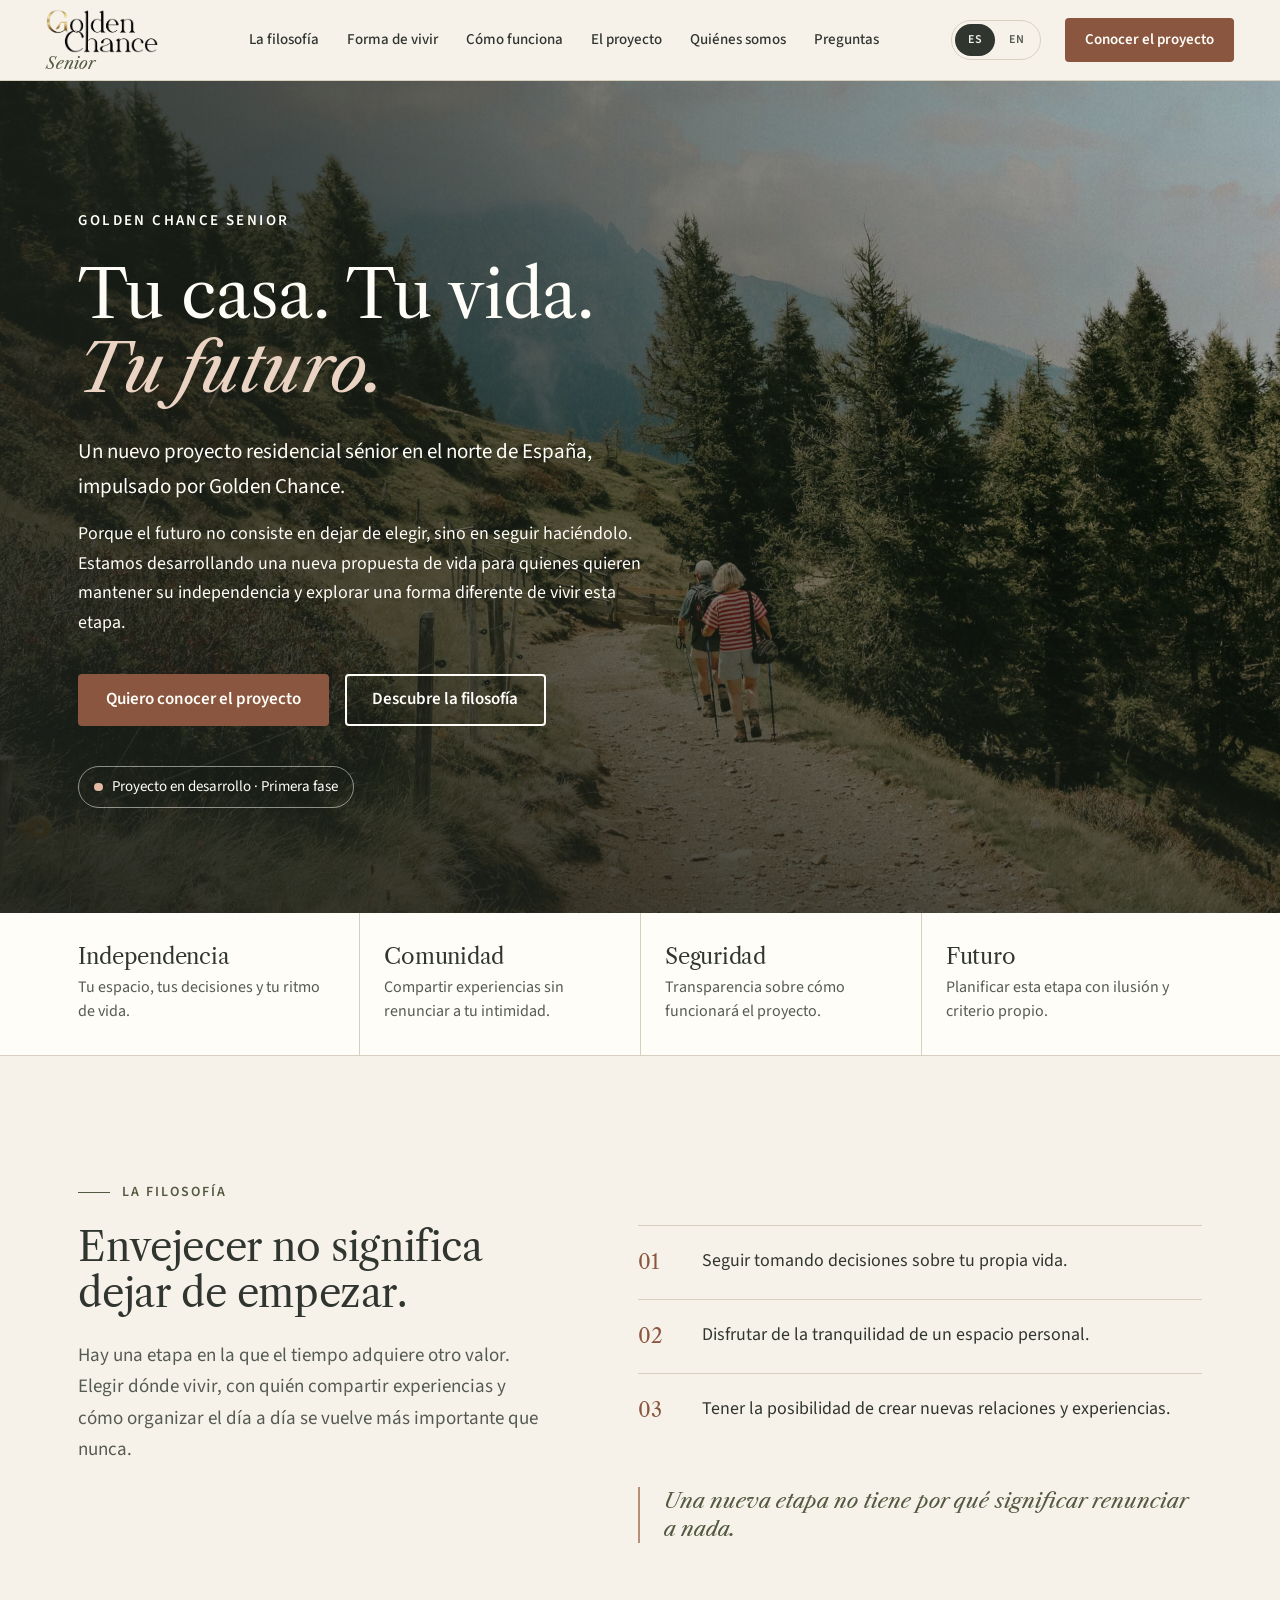
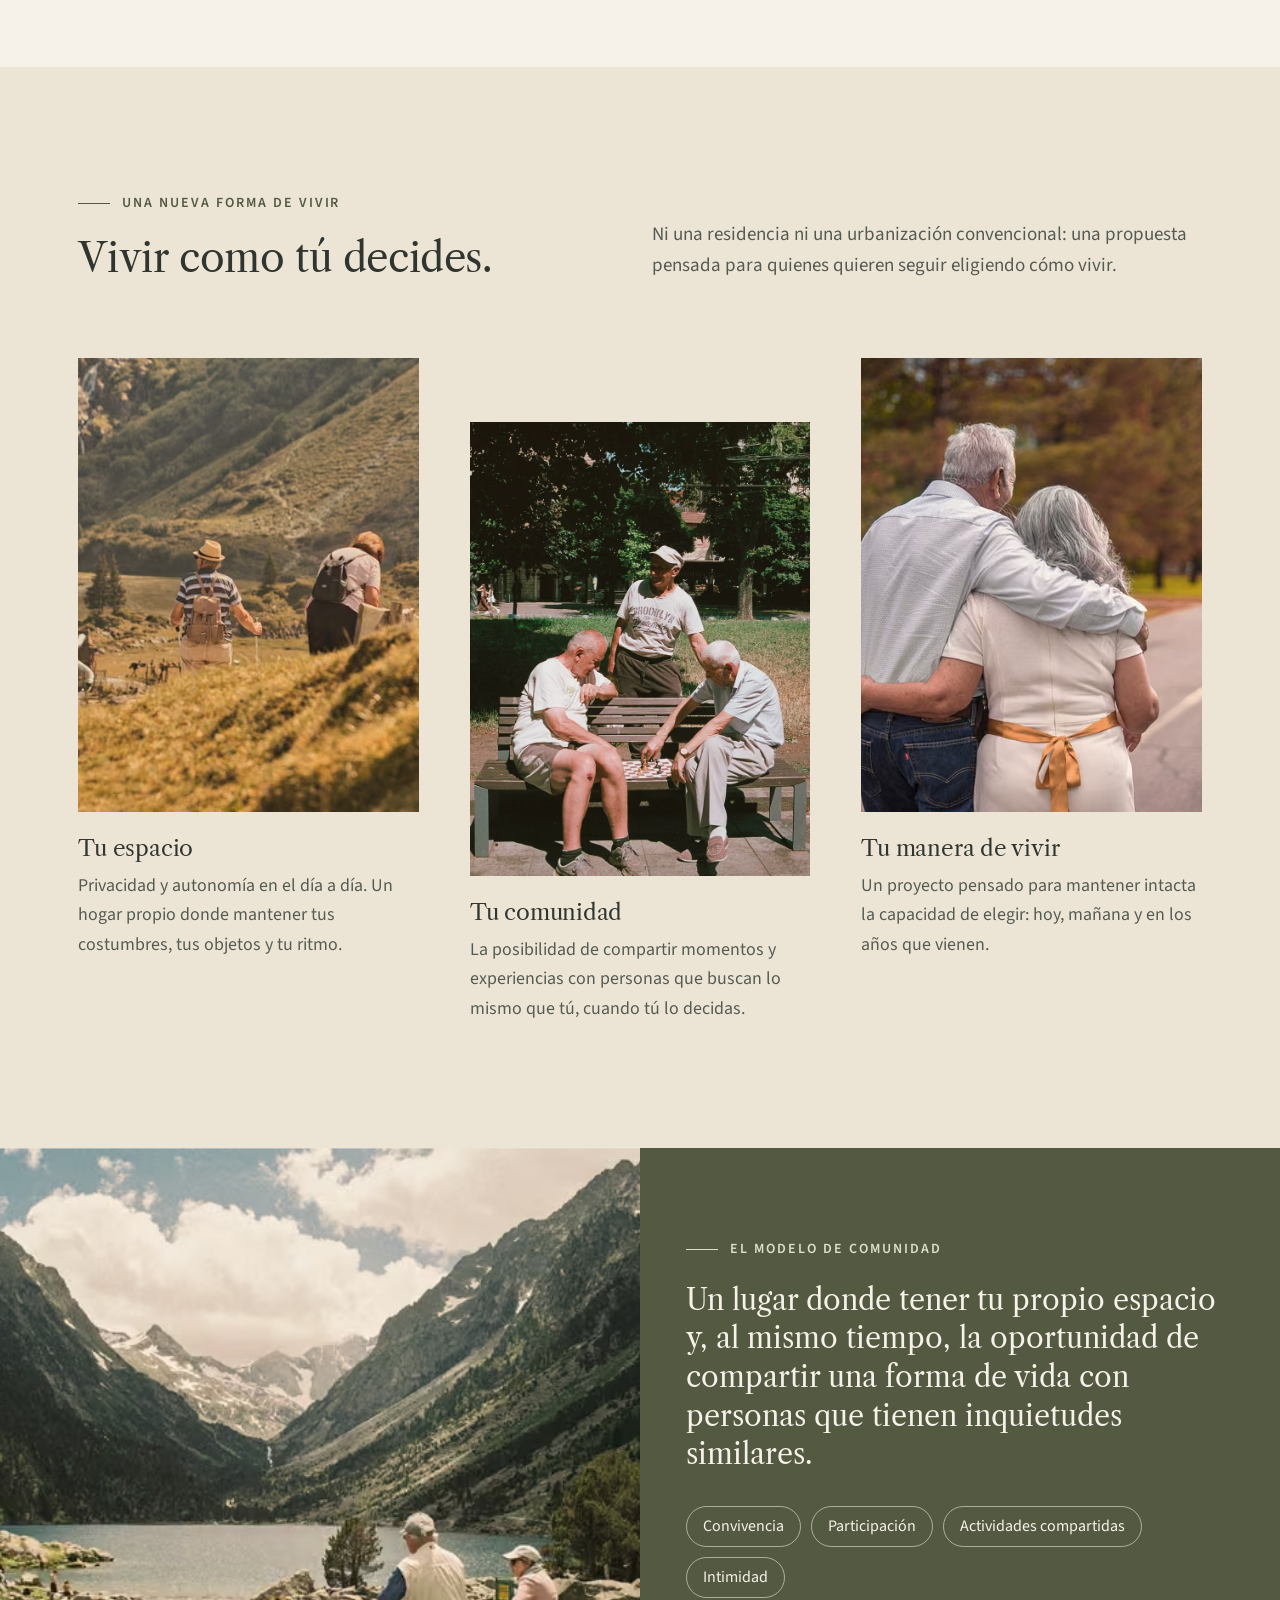
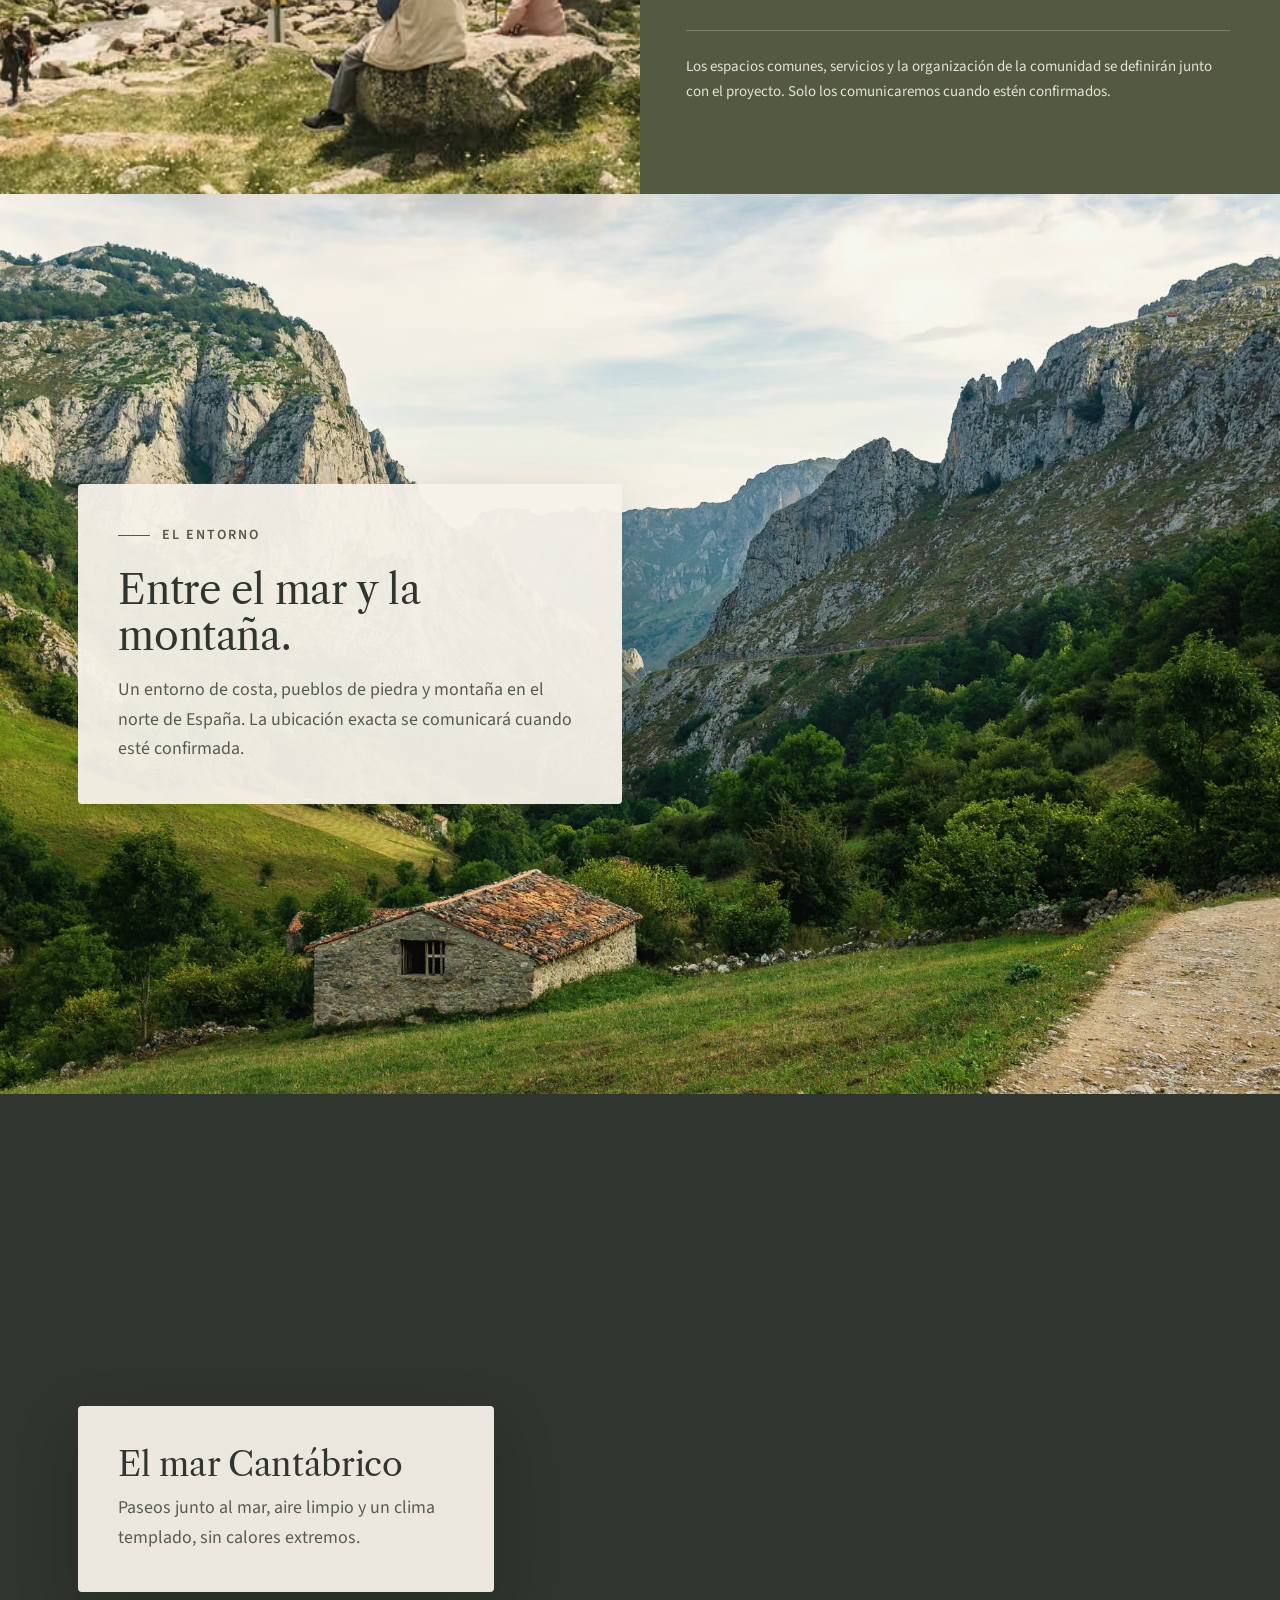
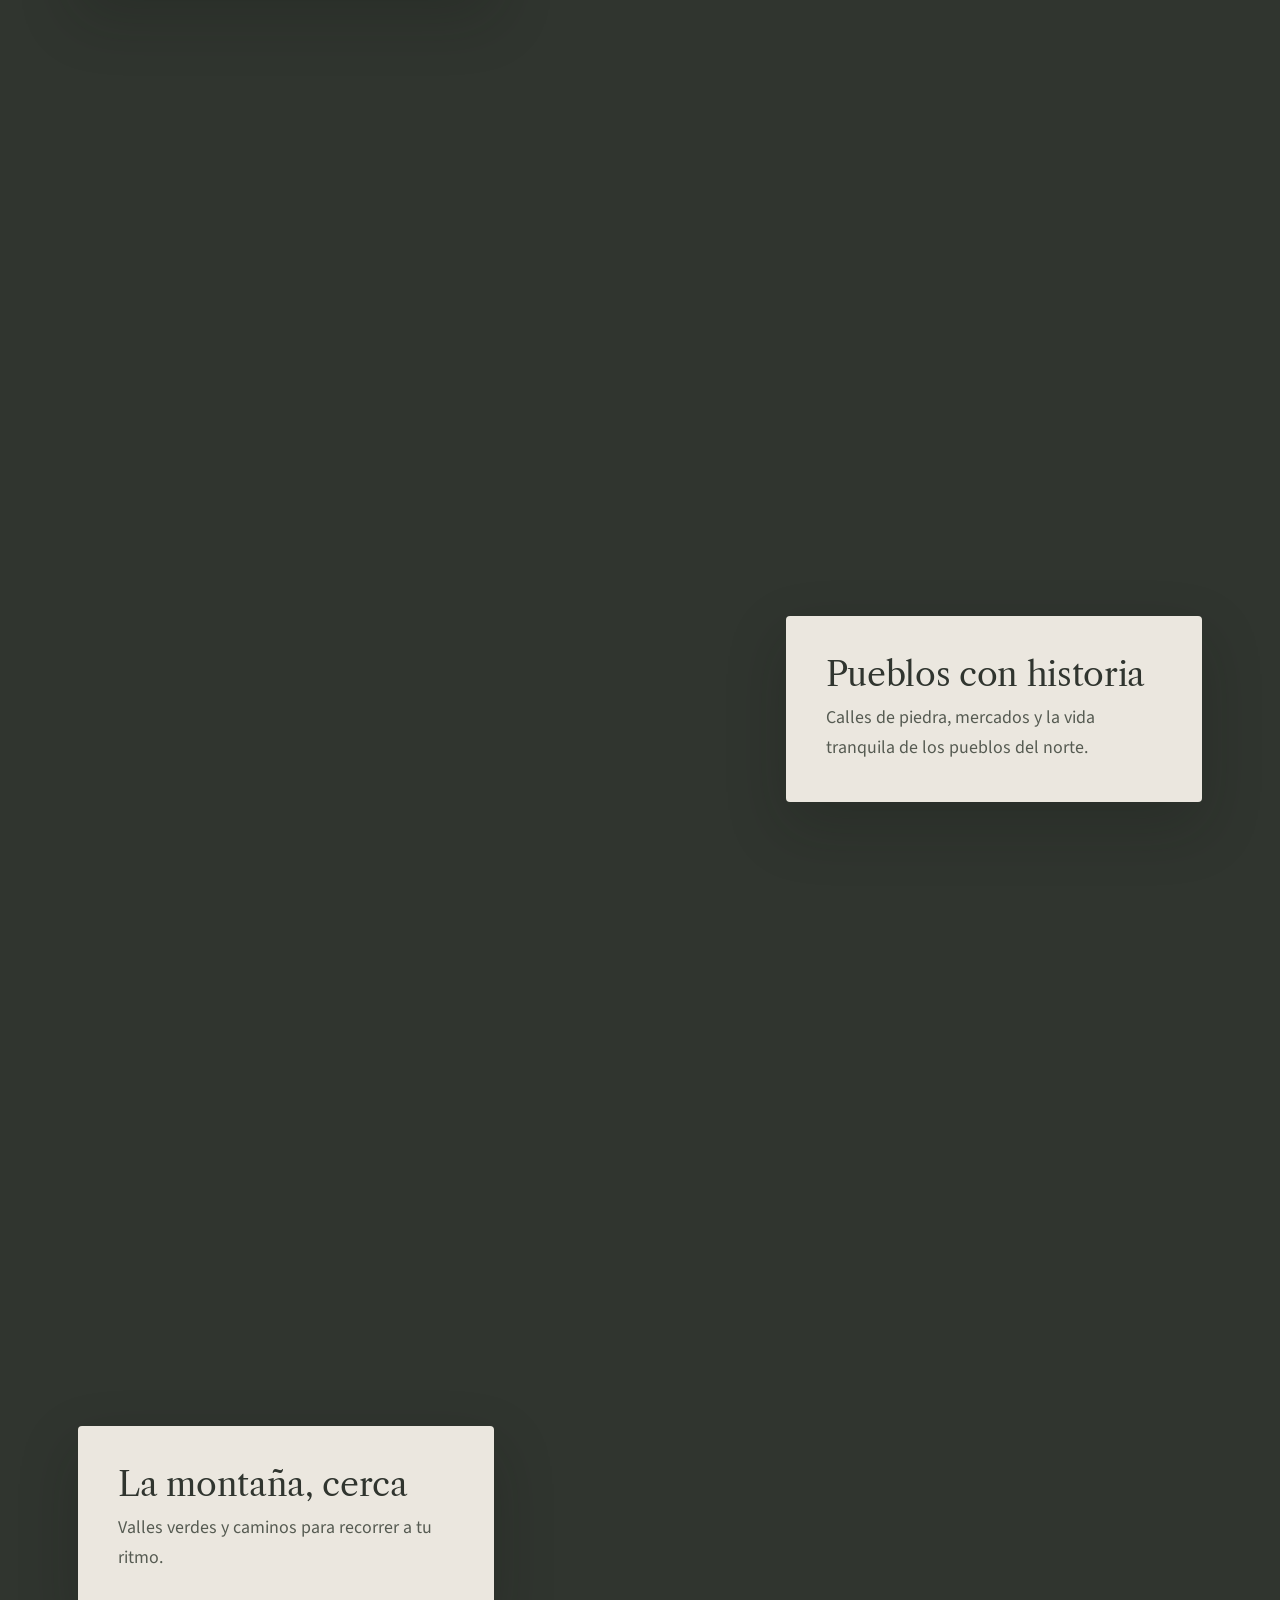
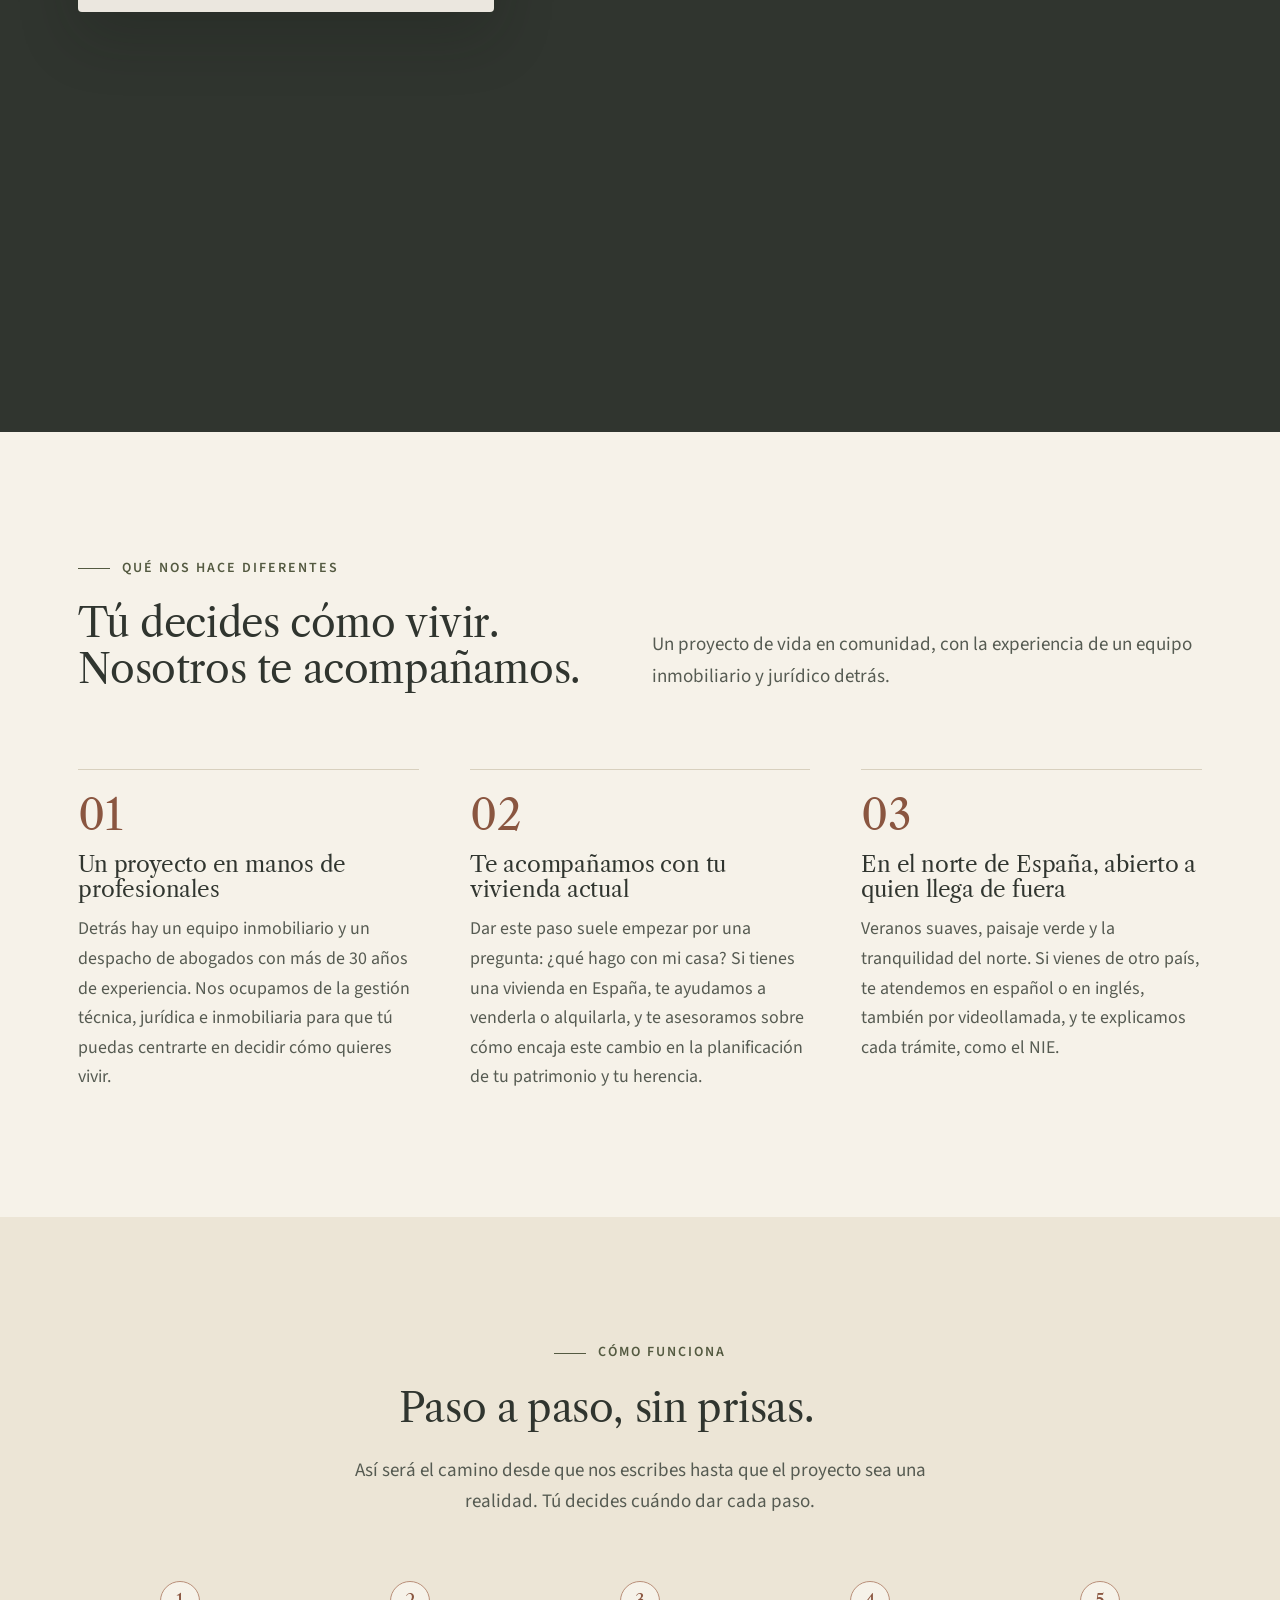
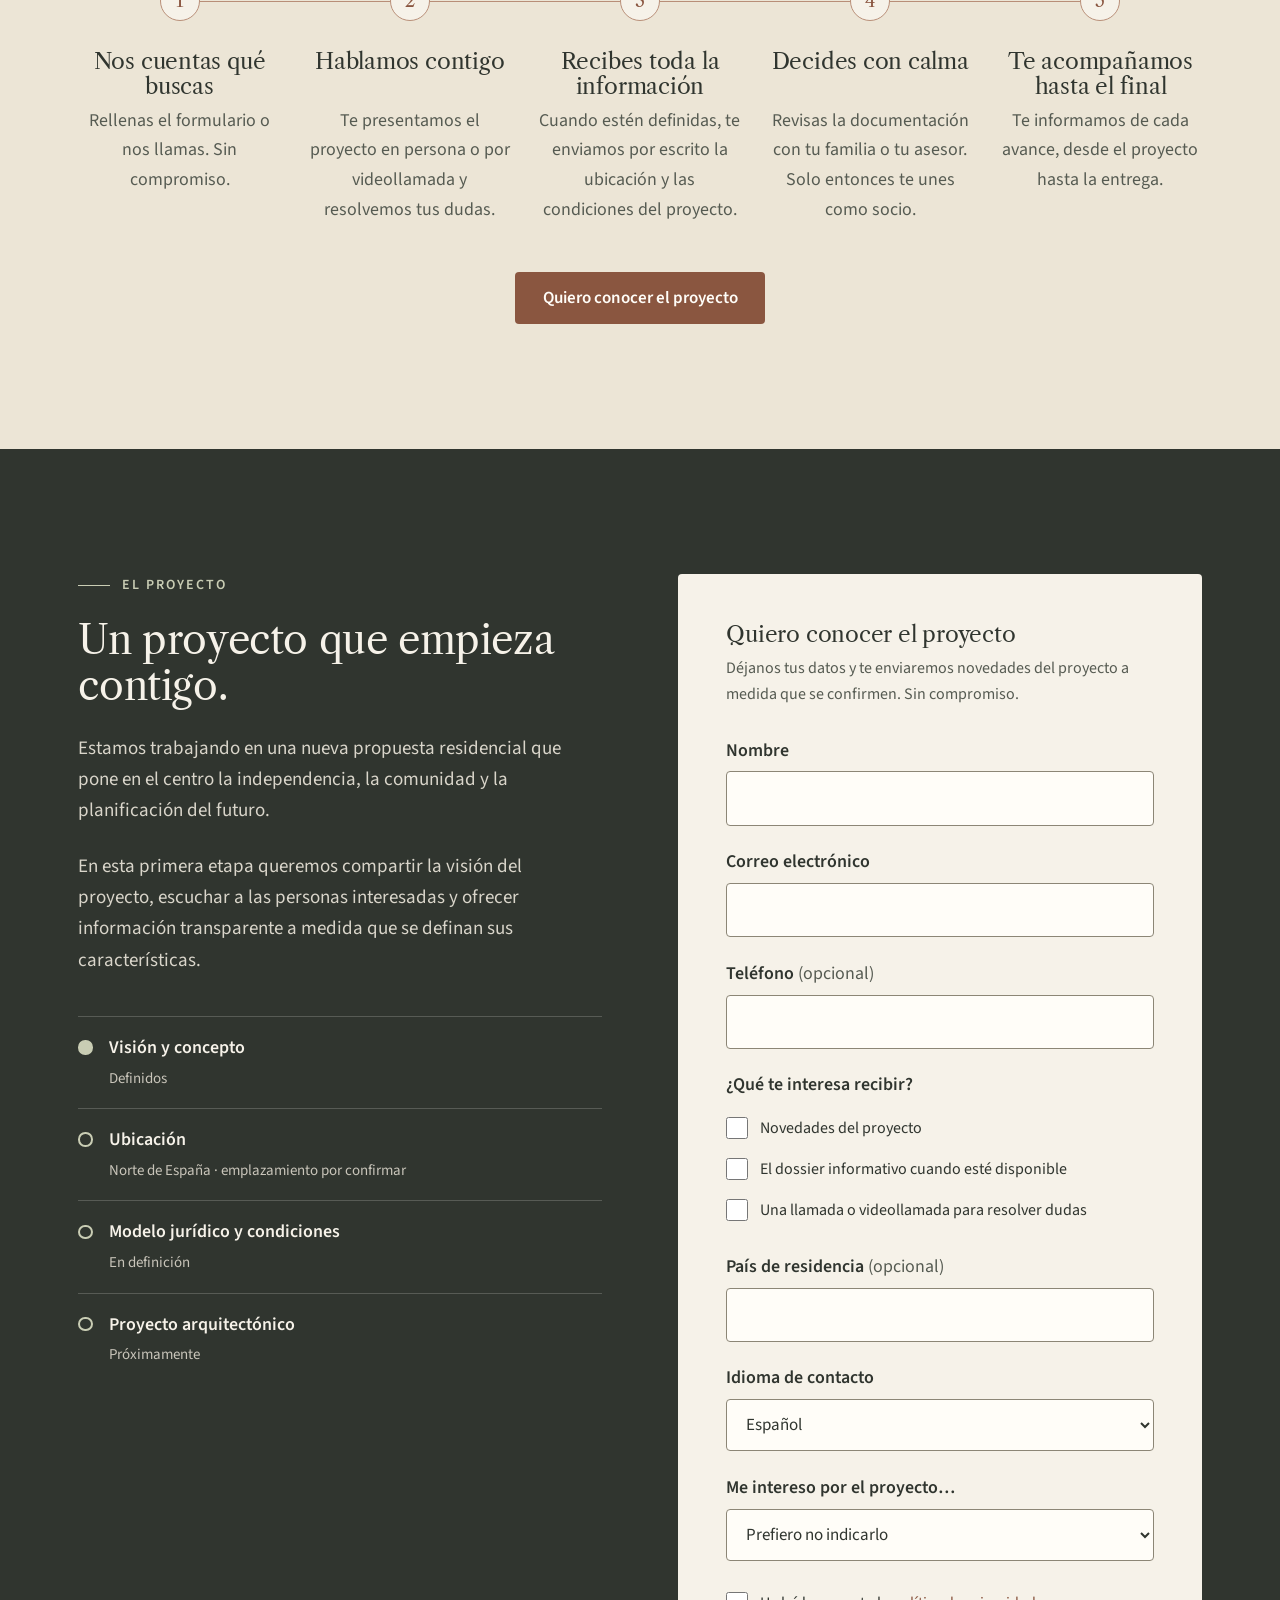
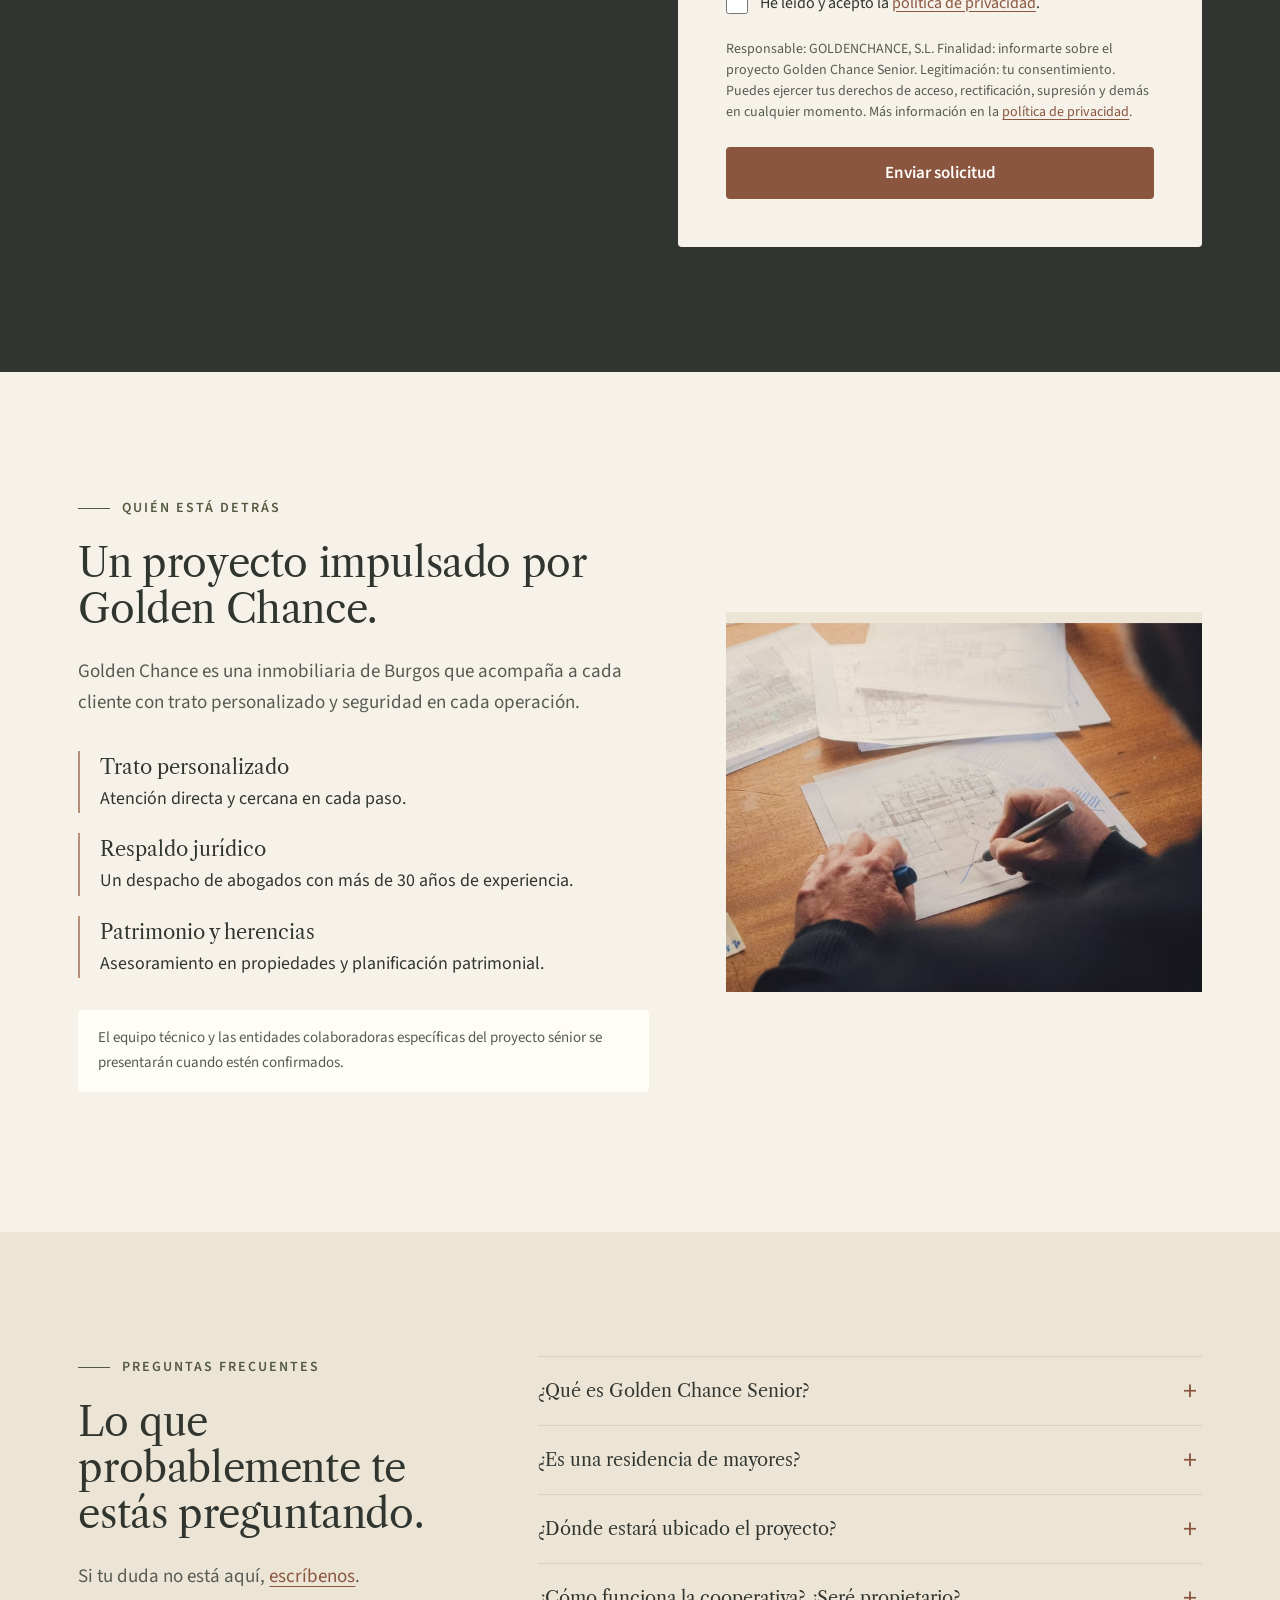
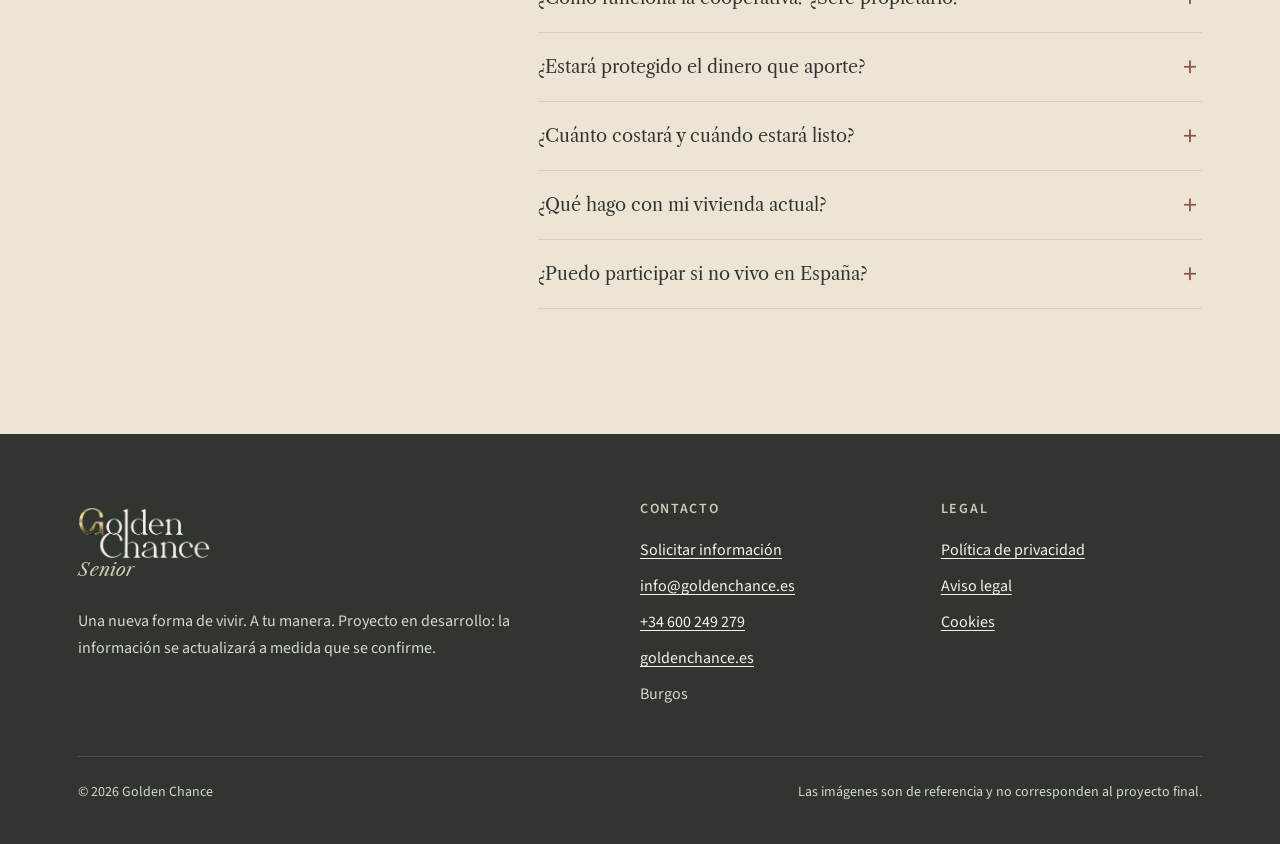
==== index.html @ 23cb7f61 "Entorno con fondo sticky y nueva foto Tu espacio" ====
<!--
========================================================
Proyecto: Golden Chance Senior
Autora: Marta Alarcón Rodríguez
Este proyecto ha sido desarrollado por la autora.
Durante el desarrollo se han utilizado herramientas
de Inteligencia Artificial (ChatGPT y Claude) como
apoyo para:
- revisión de código
- propuestas de diseño
- optimización de HTML, CSS y JavaScript
- copywriting y traducción
- detección de errores
- documentación
Todas las propuestas fueron revisadas, adaptadas
e integradas manualmente.
========================================================
-->
<!DOCTYPE html>
<html lang="es">
<head>
  <meta charset="UTF-8">
  <meta name="viewport" content="width=device-width, initial-scale=1.0">
  <title>Golden Chance Senior · Una nueva forma de vivir</title>
  <meta name="description" content="Golden Chance Senior: un nuevo proyecto residencial sénior en el norte de España, impulsado por Golden Chance. Independencia, comunidad y futuro. Proyecto en desarrollo.">
  <meta name="robots" content="index,follow">
  <meta name="theme-color" content="#f6f2e9">

  <!-- Iconos -->
  <link rel="icon" href="favicon.ico" sizes="any">
  <link rel="icon" href="assets/icons/favicon-32.png" type="image/png" sizes="32x32">
  <link rel="icon" href="assets/icons/favicon-192.png" type="image/png" sizes="192x192">
  <link rel="apple-touch-icon" href="assets/icons/apple-touch-icon.png">

  <!-- SEO y vista previa al compartir (Open Graph y X/Twitter) -->
  <link rel="canonical" href="https://golden-chance-senior.vercel.app/">
  <meta property="og:type" content="website">
  <meta property="og:site_name" content="Golden Chance Senior">
  <meta property="og:url" content="https://golden-chance-senior.vercel.app/">
  <meta property="og:title" content="Golden Chance Senior · Una nueva forma de vivir">
  <meta property="og:description" content="Proyecto residencial sénior en el norte de España, impulsado por Golden Chance. Independencia, comunidad y futuro.">
  <meta property="og:image" content="https://golden-chance-senior.vercel.app/assets/images/og-golden-chance-senior.jpg">
  <meta property="og:image:width" content="1200">
  <meta property="og:image:height" content="630">
  <meta property="og:image:alt" content="Golden Chance Senior: Tu casa. Tu vida. Tu futuro.">
  <meta property="og:locale" content="es_ES">
  <meta property="og:locale:alternate" content="en_GB">
  <meta name="twitter:card" content="summary_large_image">
  <meta name="twitter:title" content="Golden Chance Senior · Una nueva forma de vivir">
  <meta name="twitter:description" content="Proyecto residencial sénior en el norte de España, impulsado por Golden Chance. Independencia, comunidad y futuro.">
  <meta name="twitter:image" content="https://golden-chance-senior.vercel.app/assets/images/og-golden-chance-senior.jpg">

  <!-- Tipografía principal precargada (alojada en el proyecto) -->
  <link rel="preload" href="assets/fonts/libre-caslon-text-latin-400-normal.woff2" as="font" type="font/woff2" crossorigin>

  <!-- CSS: base compartida + estilos de la home -->
  <link rel="stylesheet" href="css/base.css">
  <link rel="stylesheet" href="css/home.css">

  <!-- JS: traducción, menú y lógica de la home -->
  <script src="js/i18n.js" defer></script>
  <script src="js/main.js" defer></script>
  <script src="js/home.js" defer></script>
</head>

<body>
<a class="SkipLink" href="#contenido">Saltar al contenido</a>

<!-- Cabecera: marca, navegación, idioma y llamada principal -->
<header class="Header">
  <div class="Header-progress" aria-hidden="true"></div>
  <div class="u-container Header-inner">
    <a class="Brand" href="#inicio" aria-label="Golden Chance Senior, ir al inicio">
      <img class="Brand-logo" src="assets/icons/logo-golden-chance.webp" width="543" height="214" alt="">
      <span class="Brand-sub" aria-hidden="true">Senior</span>
    </a>
    <button class="Nav-toggle" type="button" aria-expanded="false" aria-controls="nav">
      <span class="Nav-toggleIcon" aria-hidden="true"></span><span class="Nav-toggleText">Menú</span>
    </button>
    <nav class="Nav" id="nav" aria-label="Principal">
      <ul class="Nav-list">
        <li><a class="Nav-link" href="#filosofia">La filosofía</a></li>
        <li><a class="Nav-link" href="#forma-de-vivir">Forma de vivir</a></li>
        <li><a class="Nav-link" href="#como-funciona">Cómo funciona</a></li>
        <li><a class="Nav-link" href="#proyecto">El proyecto</a></li>
        <li><a class="Nav-link" href="#quienes-somos">Quiénes somos</a></li>
        <li><a class="Nav-link" href="#preguntas">Preguntas</a></li>
        <li class="Nav-mobileCta"><a class="Button Button--primary" href="#contacto">Conocer el proyecto</a></li>
      </ul>
    </nav>
    <div class="Lang" role="group" aria-label="Idioma">
      <button type="button" class="Lang-btn" data-lang="es" lang="es" aria-pressed="true">ES</button>
      <button type="button" class="Lang-btn" data-lang="en" lang="en" aria-pressed="false">EN</button>
    </div>
    <a class="Button Button--primary Header-cta" href="#contacto">Conocer el proyecto</a>
  </div>
</header>

<main id="contenido">

  <!-- Portada -->
  <section class="Hero" id="inicio" aria-labelledby="hero-title">
    <figure class="Photo Hero-media">
      <picture>
        <source type="image/avif" srcset="assets/images/01-sendero-pareja-1200.avif 1200w, assets/images/01-sendero-pareja-1920.avif 1920w, assets/images/01-sendero-pareja-2560.avif 2560w" sizes="(orientation: portrait) 200vw, 100vw">
        <source type="image/webp" srcset="assets/images/01-sendero-pareja-1200.webp 1200w, assets/images/01-sendero-pareja-1920.webp 1920w, assets/images/01-sendero-pareja-2560.webp 2560w" sizes="(orientation: portrait) 200vw, 100vw">
        <img class="Photo-img" src="assets/images/01-sendero-pareja-1200.jpg" srcset="assets/images/01-sendero-pareja-1200.jpg 1200w, assets/images/01-sendero-pareja-1920.jpg 1920w, assets/images/01-sendero-pareja-2560.jpg 2560w" sizes="(orientation: portrait) 200vw, 100vw" width="1920" height="1280" alt="Una pareja mayor camina por un sendero de montaña entre pinos" fetchpriority="high" decoding="async">
      </picture>
    </figure>
    <div class="u-container Hero-content">
      <p class="Hero-kicker">Golden Chance Senior</p>
      <h1 class="Hero-title" id="hero-title"><span class="u-nowrap">Tu casa.</span> <span class="u-nowrap">Tu vida.</span><br><em>Tu futuro.</em></h1>
      <p class="Hero-sub">Un nuevo proyecto residencial sénior en el norte de España, impulsado por Golden Chance.</p>
      <p class="Hero-body">Porque el futuro no consiste en dejar de elegir, sino en seguir haciéndolo. Estamos desarrollando una nueva propuesta de vida para quienes quieren mantener su independencia y explorar una forma diferente de vivir esta etapa.</p>
      <div class="Hero-actions">
        <a class="Button Button--primary" href="#contacto">Quiero conocer el proyecto</a>
        <a class="Button Button--light" href="#filosofia">Descubre la filosofía</a>
      </div>
      <p class="Hero-badge">Proyecto en desarrollo · Primera fase</p>
    </div>
  </section>

  <!-- Pilares del proyecto -->
  <section class="Pillars" aria-labelledby="pillars-title">
    <h2 class="u-srOnly" id="pillars-title">Pilares del proyecto</h2>
    <div class="u-container"><ul class="Pillars-list rv-group">
      <li class="Pillars-item"><h3 class="Pillars-name">Independencia</h3><p class="Pillars-text">Tu espacio, tus decisiones y tu ritmo de vida.</p></li>
      <li class="Pillars-item"><h3 class="Pillars-name">Comunidad</h3><p class="Pillars-text">Compartir experiencias sin renunciar a tu intimidad.</p></li>
      <li class="Pillars-item"><h3 class="Pillars-name">Seguridad</h3><p class="Pillars-text">Transparencia sobre cómo funcionará el proyecto.</p></li>
      <li class="Pillars-item"><h3 class="Pillars-name">Futuro</h3><p class="Pillars-text">Planificar esta etapa con ilusión y criterio propio.</p></li>
    </ul></div>
  </section>

  <!-- Filosofía -->
  <section class="Section" id="filosofia" aria-labelledby="filosofia-title">
    <div class="u-container Philosophy">
      <div class="Philosophy-intro">
        <p class="u-eyebrow rv">La filosofía</p>
        <h2 class="Section-title rv" id="filosofia-title">Envejecer no significa dejar de empezar.</h2>
        <p class="Section-lead rv">Hay una etapa en la que el tiempo adquiere otro valor. Elegir dónde vivir, con quién compartir experiencias y cómo organizar el día a día se vuelve más importante que nunca.</p>
      </div>
      <div class="Philosophy-body">
        <ol class="Philosophy-list rv-group">
          <li class="Philosophy-item"><span>Seguir tomando decisiones sobre tu propia vida.</span></li>
          <li class="Philosophy-item"><span>Disfrutar de la tranquilidad de un espacio personal.</span></li>
          <li class="Philosophy-item"><span>Tener la posibilidad de crear nuevas relaciones y experiencias.</span></li>
        </ol>
        <p class="Philosophy-quote rv">Una nueva etapa no tiene por qué significar renunciar a nada.</p>
      </div>
    </div>
  </section>

  <!-- Forma de vivir -->
  <section class="Section Section--sand" id="forma-de-vivir" aria-labelledby="vivir-title">
    <div class="u-container">
      <div class="Ways-head">
        <div>
          <p class="u-eyebrow rv">Una nueva forma de vivir</p>
          <h2 class="Section-title rv" id="vivir-title">Vivir como tú decides.</h2>
        </div>
        <p class="Section-lead rv">Ni una residencia ni una urbanización convencional: una propuesta pensada para quienes quieren seguir eligiendo cómo vivir.</p>
      </div>
      <div class="Ways-grid rv-group">
        <article class="Ways-item">
          <figure class="Photo Ways-media rv-img">
            <picture>
              <source type="image/avif" srcset="assets/images/03-pareja-ritmo-800.avif 800w, assets/images/03-pareja-ritmo-1400.avif 1400w" sizes="(min-width: 832px) 55vw, (min-width: 576px) 110vw, 230vw">
              <source type="image/webp" srcset="assets/images/03-pareja-ritmo-800.webp 800w, assets/images/03-pareja-ritmo-1400.webp 1400w" sizes="(min-width: 832px) 55vw, (min-width: 576px) 110vw, 230vw">
              <img class="Photo-img" src="assets/images/03-pareja-ritmo-800.jpg" srcset="assets/images/03-pareja-ritmo-800.jpg 800w, assets/images/03-pareja-ritmo-1400.jpg 1400w" sizes="(min-width: 832px) 55vw, (min-width: 576px) 110vw, 230vw" width="1400" height="933" alt="Una pareja mayor pasea por la montaña a su ritmo, con la luz dorada de la tarde" loading="lazy" decoding="async">
            </picture>
          </figure>
          <h3 class="Ways-title">Tu espacio</h3>
          <p class="Ways-text">Privacidad y autonomía en el día a día. Un hogar propio donde mantener tus costumbres, tus objetos y tu ritmo.</p>
        </article>
        <article class="Ways-item">
          <figure class="Photo Ways-media rv-img">
            <picture>
              <source type="image/avif" srcset="assets/images/04-ajedrez-banco-800.avif 800w, assets/images/04-ajedrez-banco-1300.avif 1300w" sizes="(min-width: 832px) 30vw, 100vw">
              <source type="image/webp" srcset="assets/images/04-ajedrez-banco-800.webp 800w, assets/images/04-ajedrez-banco-1300.webp 1300w" sizes="(min-width: 832px) 30vw, 100vw">
              <img class="Photo-img" src="assets/images/04-ajedrez-banco-800.jpg" srcset="assets/images/04-ajedrez-banco-800.jpg 800w, assets/images/04-ajedrez-banco-1300.jpg 1300w" sizes="(min-width: 832px) 30vw, 100vw" width="1300" height="1961" alt="Tres amigos mayores juegan al ajedrez en un banco del parque" loading="lazy" decoding="async">
            </picture>
          </figure>
          <h3 class="Ways-title">Tu comunidad</h3>
          <p class="Ways-text">La posibilidad de compartir momentos y experiencias con personas que buscan lo mismo que tú, cuando tú lo decidas.</p>
        </article>
        <article class="Ways-item">
          <figure class="Photo Ways-media rv-img">
            <picture>
              <source type="image/avif" srcset="assets/images/05-pareja-paseo-900.avif 900w, assets/images/05-pareja-paseo-1600.avif 1600w" sizes="(min-width: 832px) 55vw, (min-width: 576px) 110vw, 230vw">
              <source type="image/webp" srcset="assets/images/05-pareja-paseo-900.webp 900w, assets/images/05-pareja-paseo-1600.webp 1600w" sizes="(min-width: 832px) 55vw, (min-width: 576px) 110vw, 230vw">
              <img class="Photo-img" src="assets/images/05-pareja-paseo-900.jpg" srcset="assets/images/05-pareja-paseo-900.jpg 900w, assets/images/05-pareja-paseo-1600.jpg 1600w" sizes="(min-width: 832px) 55vw, (min-width: 576px) 110vw, 230vw" width="1600" height="1067" alt="Una pareja mayor pasea abrazada por un camino arbolado" loading="lazy" decoding="async">
            </picture>
          </figure>
          <h3 class="Ways-title">Tu manera de vivir</h3>
          <p class="Ways-text">Un proyecto pensado para mantener intacta la capacidad de elegir: hoy, mañana y en los años que vienen.</p>
        </article>
      </div>
    </div>
  </section>

  <!-- Comunidad -->
  <section class="Community" id="comunidad" aria-labelledby="comunidad-title">
    <figure class="Photo Community-media rv-img is-parallax">
      <picture>
        <source type="image/avif" srcset="assets/images/06-lago-montana-800.avif 800w, assets/images/06-lago-montana-1400.avif 1400w" sizes="(min-width: 896px) 55vw, 140vw">
        <source type="image/webp" srcset="assets/images/06-lago-montana-800.webp 800w, assets/images/06-lago-montana-1400.webp 1400w" sizes="(min-width: 896px) 55vw, 140vw">
        <img class="Photo-img" src="assets/images/06-lago-montana-800.jpg" srcset="assets/images/06-lago-montana-800.jpg 800w, assets/images/06-lago-montana-1400.jpg 1400w" sizes="(min-width: 896px) 55vw, 140vw" width="1400" height="928" alt="Una pareja mayor descansa sobre una roca frente a un lago de montaña" loading="lazy" decoding="async">
      </picture>
    </figure>
    <div class="Community-body">
      <p class="u-eyebrow rv">El modelo de comunidad</p>
      <h2 class="u-srOnly" id="comunidad-title">El modelo de comunidad</h2>
      <p class="Community-statement rv">Un lugar donde tener tu propio espacio y, al mismo tiempo, la oportunidad de compartir una forma de vida con personas que tienen inquietudes similares.</p>
      <ul class="Community-tags rv" aria-label="Ideas que guían la comunidad">
        <li class="Community-tag">Convivencia</li>
        <li class="Community-tag">Participación</li>
        <li class="Community-tag">Actividades compartidas</li>
        <li class="Community-tag">Intimidad</li>
      </ul>
      <p class="Community-note rv">Los espacios comunes, servicios y la organización de la comunidad se definirán junto con el proyecto. Solo los comunicaremos cuando estén confirmados.</p>
    </div>
  </section>

  <!-- Entorno: fondo fijo que cambia de foto mientras el texto pasa por encima -->
  <section class="Setting" id="entorno" aria-labelledby="entorno-title">
    <div class="Setting-stage">
      <picture class="Setting-layer is-active" data-scene="costa">
        <source type="image/avif" srcset="assets/images/entorno-costa-1000.avif 1000w, assets/images/entorno-costa-1920.avif 1920w" sizes="(orientation: portrait) 300vw, 100vw">
        <source type="image/webp" srcset="assets/images/entorno-costa-1000.webp 1000w, assets/images/entorno-costa-1920.webp 1920w" sizes="(orientation: portrait) 300vw, 100vw">
        <img class="Setting-img" src="assets/images/entorno-costa-1000.jpg" srcset="assets/images/entorno-costa-1000.jpg 1000w, assets/images/entorno-costa-1920.jpg 1920w" sizes="(orientation: portrait) 300vw, 100vw" width="1920" height="1440" alt="Acantilados verdes sobre el mar Cantábrico en un día despejado" loading="lazy" decoding="async">
      </picture>
      <picture class="Setting-layer" data-scene="pueblo">
        <source type="image/avif" srcset="assets/images/entorno-pueblo-1000.avif 1000w, assets/images/entorno-pueblo-1920.avif 1920w" sizes="(orientation: portrait) 120vw, 100vw">
        <source type="image/webp" srcset="assets/images/entorno-pueblo-1000.webp 1000w, assets/images/entorno-pueblo-1920.webp 1920w" sizes="(orientation: portrait) 120vw, 100vw">
        <img class="Setting-img" src="assets/images/entorno-pueblo-1000.jpg" srcset="assets/images/entorno-pueblo-1000.jpg 1000w, assets/images/entorno-pueblo-1920.jpg 1920w" sizes="(orientation: portrait) 120vw, 100vw" width="1920" height="2400" alt="Calle empedrada de un pueblo de piedra con geranios en los balcones" loading="lazy" decoding="async">
      </picture>
      <picture class="Setting-layer" data-scene="montana">
        <source type="image/avif" srcset="assets/images/entorno-montana-1000.avif 1000w, assets/images/entorno-montana-1920.avif 1920w" sizes="(orientation: portrait) 320vw, 100vw">
        <source type="image/webp" srcset="assets/images/entorno-montana-1000.webp 1000w, assets/images/entorno-montana-1920.webp 1920w" sizes="(orientation: portrait) 320vw, 100vw">
        <img class="Setting-img" src="assets/images/entorno-montana-1000.jpg" srcset="assets/images/entorno-montana-1000.jpg 1000w, assets/images/entorno-montana-1920.jpg 1920w" sizes="(orientation: portrait) 320vw, 100vw" width="1920" height="1280" alt="Cabaña de piedra en un valle de montaña junto a un camino" loading="lazy" decoding="async">
      </picture>
    </div>
    <div class="Setting-scroll">
      <div class="u-container Setting-panel">
        <div class="Setting-card Setting-card--intro rv">
          <p class="u-eyebrow">El entorno</p>
          <h2 class="Section-title" id="entorno-title">Entre el mar y la montaña.</h2>
          <p class="Setting-text">Un entorno de costa, pueblos de piedra y montaña en el norte de España. La ubicación exacta se comunicará cuando esté confirmada.</p>
        </div>
      </div>
      <div class="u-container Setting-panel" data-scene="costa">
        <article class="Setting-card rv">
          <h3 class="Setting-title">El mar Cantábrico</h3>
          <p class="Setting-text">Paseos junto al mar, aire limpio y un clima templado, sin calores extremos.</p>
        </article>
      </div>
      <div class="u-container Setting-panel" data-scene="pueblo">
        <article class="Setting-card rv">
          <h3 class="Setting-title">Pueblos con historia</h3>
          <p class="Setting-text">Calles de piedra, mercados y la vida tranquila de los pueblos del norte.</p>
        </article>
      </div>
      <div class="u-container Setting-panel" data-scene="montana">
        <article class="Setting-card rv">
          <h3 class="Setting-title">La montaña, cerca</h3>
          <p class="Setting-text">Valles verdes y caminos para recorrer a tu ritmo.</p>
        </article>
      </div>
    </div>
  </section>

  <!-- Diferencias -->
  <section class="Section" id="diferentes" aria-labelledby="diff-title">
    <div class="u-container">
      <div class="Diff-head">
        <div>
          <p class="u-eyebrow rv">Qué nos hace diferentes</p>
          <h2 class="Section-title rv" id="diff-title">Tú decides cómo vivir. Nosotros te acompañamos.</h2>
        </div>
        <p class="Section-lead rv">Un proyecto de vida en comunidad, con la experiencia de un equipo inmobiliario y jurídico detrás.</p>
      </div>
      <ol class="Diff-list rv-group">
        <li class="Diff-item">
          <h3 class="Diff-title">Un proyecto en manos de profesionales</h3>
          <p class="Diff-text">Detrás hay un equipo inmobiliario y un despacho de abogados con más de 30 años de experiencia. Nos ocupamos de la gestión técnica, jurídica e inmobiliaria para que tú puedas centrarte en decidir cómo quieres vivir.</p>
        </li>
        <li class="Diff-item">
          <h3 class="Diff-title">Te acompañamos con tu vivienda actual</h3>
          <p class="Diff-text">Dar este paso suele empezar por una pregunta: ¿qué hago con mi casa? Si tienes una vivienda en España, te ayudamos a venderla o alquilarla, y te asesoramos sobre cómo encaja este cambio en la planificación de tu patrimonio y tu herencia.</p>
        </li>
        <li class="Diff-item">
          <h3 class="Diff-title">En el norte de España, abierto a quien llega de fuera</h3>
          <p class="Diff-text">Veranos suaves, paisaje verde y la tranquilidad del norte. Si vienes de otro país, te atendemos en español o en inglés, también por videollamada, y te explicamos cada trámite, como el NIE.</p>
        </li>
      </ol>
    </div>
  </section>

  <!-- Cómo funciona -->
  <section class="Section Section--sand" id="como-funciona" aria-labelledby="steps-title">
    <div class="u-container">
      <div class="Steps-head">
        <p class="u-eyebrow rv">Cómo funciona</p>
        <h2 class="Section-title rv" id="steps-title">Paso a paso, sin prisas.</h2>
        <p class="Section-lead rv">Así será el camino desde que nos escribes hasta que el proyecto sea una realidad. Tú decides cuándo dar cada paso.</p>
      </div>
      <ol class="Steps rv-group">
        <li class="Steps-item"><h3 class="Steps-title">Nos cuentas qué buscas</h3><p class="Steps-text">Rellenas el formulario o nos llamas. Sin compromiso.</p></li>
        <li class="Steps-item"><h3 class="Steps-title">Hablamos contigo</h3><p class="Steps-text">Te presentamos el proyecto en persona o por videollamada y resolvemos tus dudas.</p></li>
        <li class="Steps-item"><h3 class="Steps-title">Recibes toda la información</h3><p class="Steps-text">Cuando estén definidas, te enviamos por escrito la ubicación y las condiciones del proyecto.</p></li>
        <li class="Steps-item"><h3 class="Steps-title">Decides con calma</h3><p class="Steps-text">Revisas la documentación con tu familia o tu asesor. Solo entonces te unes como socio.</p></li>
        <li class="Steps-item"><h3 class="Steps-title">Te acompañamos hasta el final</h3><p class="Steps-text">Te informamos de cada avance, desde el proyecto hasta la entrega.</p></li>
      </ol>
      <p class="Steps-cta rv"><a class="Button Button--primary" href="#contacto">Quiero conocer el proyecto</a></p>
    </div>
  </section>

  <!-- Proyecto y contacto -->
  <section class="Section Section--dark" id="proyecto" aria-labelledby="proyecto-title">
    <div class="u-container Project">
      <div>
        <p class="u-eyebrow rv">El proyecto</p>
        <h2 class="Section-title rv" id="proyecto-title">Un proyecto que empieza contigo.</h2>
        <p class="Section-lead rv">Estamos trabajando en una nueva propuesta residencial que pone en el centro la independencia, la comunidad y la planificación del futuro.</p>
        <p class="Section-lead rv">En esta primera etapa queremos compartir la visión del proyecto, escuchar a las personas interesadas y ofrecer información transparente a medida que se definan sus características.</p>
        <h3 class="u-srOnly">Estado del proyecto</h3>
        <ul class="Status rv-group">
          <li class="Status-item is-done"><span class="Status-dot" aria-hidden="true"></span><span><span class="Status-label">Visión y concepto</span><span class="Status-meta">Definidos</span></span></li>
          <li class="Status-item"><span class="Status-dot" aria-hidden="true"></span><span><span class="Status-label">Ubicación</span><span class="Status-meta">Norte de España · emplazamiento por confirmar</span></span></li>
          <li class="Status-item"><span class="Status-dot" aria-hidden="true"></span><span><span class="Status-label">Modelo jurídico y condiciones</span><span class="Status-meta">En definición</span></span></li>
          <li class="Status-item"><span class="Status-dot" aria-hidden="true"></span><span><span class="Status-label">Proyecto arquitectónico</span><span class="Status-meta">Próximamente</span></span></li>
        </ul>
      </div>

      <div class="Form rv" id="contacto">
        <div class="Form-body">
          <h3 class="Form-title">Quiero conocer el proyecto</h3>
          <p class="Form-intro">Déjanos tus datos y te enviaremos novedades del proyecto a medida que se confirmen. Sin compromiso.</p>
          <form id="lead-form" action="https://formsubmit.co/info@goldenchance.es" method="post" enctype="application/x-www-form-urlencoded" novalidate>
            <div class="Form-field">
              <label class="Form-label" for="f-name">Nombre</label>
              <input class="Form-input" id="f-name" name="nombre" type="text" autocomplete="name" required aria-describedby="e-name">
              <p class="Form-error" id="e-name" hidden>Escribe tu nombre.</p>
            </div>
            <div class="Form-field">
              <label class="Form-label" for="f-email">Correo electrónico</label>
              <input class="Form-input" id="f-email" name="email" type="email" autocomplete="email" required aria-describedby="e-email">
              <p class="Form-error" id="e-email" hidden>Escribe un correo válido, por ejemplo nombre@correo.es.</p>
            </div>
            <div class="Form-field">
              <label class="Form-label" for="f-phone">Teléfono <span class="Form-optional">(opcional)</span></label>
              <input class="Form-input" id="f-phone" name="telefono" type="tel" autocomplete="tel">
            </div>
            <fieldset class="Form-fieldset">
              <legend class="Form-legend">¿Qué te interesa recibir?</legend>
              <label class="Form-choice"><input class="Form-check" type="checkbox" name="interes" value="novedades"> Novedades del proyecto</label>
              <label class="Form-choice"><input class="Form-check" type="checkbox" name="interes" value="dossier"> El dossier informativo cuando esté disponible</label>
              <label class="Form-choice"><input class="Form-check" type="checkbox" name="interes" value="llamada"> Una llamada o videollamada para resolver dudas</label>
            </fieldset>
            <div class="Form-field">
              <label class="Form-label" for="f-country">País de residencia <span class="Form-optional">(opcional)</span></label>
              <input class="Form-input" id="f-country" name="pais" type="text" autocomplete="country-name">
            </div>
            <div class="Form-field">
              <label class="Form-label" for="f-lang">Idioma de contacto</label>
              <select class="Form-select" id="f-lang" name="idioma">
                <option value="es">Español</option>
                <option value="en">English</option>
              </select>
            </div>
            <div class="Form-field">
              <label class="Form-label" for="f-who">Me intereso por el proyecto…</label>
              <select class="Form-select" id="f-who" name="perfil">
                <option value="">Prefiero no indicarlo</option>
                <option>Para mí</option>
                <option>Para mí y mi pareja</option>
                <option>Para un familiar</option>
              </select>
            </div>
            <label class="Form-choice">
              <input class="Form-check" type="checkbox" id="f-privacy" name="privacidad" required aria-describedby="e-privacy">
              <span>He leído y acepto la <a href="html/legal.html#privacidad" target="_blank" rel="noopener noreferrer">política de privacidad</a>.</span>
            </label>
            <p class="Form-error" id="e-privacy" hidden>Necesitamos tu aceptación para poder contactarte.</p>
            <p class="Form-legal">Responsable: GOLDENCHANCE, S.L. Finalidad: informarte sobre el proyecto Golden Chance Senior. Legitimación: tu consentimiento. Puedes ejercer tus derechos de acceso, rectificación, supresión y demás en cualquier momento. Más información en la <a href="html/legal.html#privacidad" target="_blank" rel="noopener noreferrer">política de privacidad</a>.</p>
            <p class="Form-honeypot" aria-hidden="true"><label>No rellenar <input type="text" name="_honey" tabindex="-1" autocomplete="off"></label></p>
            <p class="Form-error" id="e-send" role="alert" tabindex="-1" hidden><span>No hemos podido enviar tu solicitud. Inténtalo de nuevo o escríbenos a</span> <a href="mailto:info@goldenchance.es">info@goldenchance.es</a>.</p>
            <button class="Button Button--primary Form-submit" type="submit">Enviar solicitud</button>
          </form>
        </div>
        <div class="Form-success" role="status" tabindex="-1" id="form-success">
          <h3 class="Form-title">Gracias por tu interés</h3>
          <p>Hemos recibido tu solicitud. Te escribiremos cuando haya novedades del proyecto.</p>
        </div>
      </div>
    </div>
  </section>

  <!-- Quiénes somos -->
  <section class="Section" id="quienes-somos" aria-labelledby="about-title">
    <div class="u-container About">
      <div>
        <p class="u-eyebrow rv">Quién está detrás</p>
        <h2 class="Section-title rv" id="about-title">Un proyecto impulsado por Golden Chance.</h2>
        <p class="Section-lead rv">Golden Chance es una inmobiliaria de Burgos que acompaña a cada cliente con trato personalizado y seguridad en cada operación.</p>
        <ul class="About-facts rv-group">
          <li class="About-fact"><strong class="About-factTitle">Trato personalizado</strong>Atención directa y cercana en cada paso.</li>
          <li class="About-fact"><strong class="About-factTitle">Respaldo jurídico</strong>Un despacho de abogados con más de 30 años de experiencia.</li>
          <li class="About-fact"><strong class="About-factTitle">Patrimonio y herencias</strong>Asesoramiento en propiedades y planificación patrimonial.</li>
        </ul>
        <p class="About-disclaimer rv">El equipo técnico y las entidades colaboradoras específicas del proyecto sénior se presentarán cuando estén confirmados.</p>
      </div>
      <figure class="Photo About-media rv-img is-parallax">
        <picture>
          <source type="image/avif" srcset="assets/images/07-boceto-planos-800.avif 800w, assets/images/07-boceto-planos-1300.avif 1300w" sizes="(min-width: 896px) 45vw, 100vw">
          <source type="image/webp" srcset="assets/images/07-boceto-planos-800.webp 800w, assets/images/07-boceto-planos-1300.webp 1300w" sizes="(min-width: 896px) 45vw, 100vw">
          <img class="Photo-img" src="assets/images/07-boceto-planos-800.jpg" srcset="assets/images/07-boceto-planos-800.jpg 800w, assets/images/07-boceto-planos-1300.jpg 1300w" sizes="(min-width: 896px) 45vw, 100vw" width="1300" height="1040" alt="Manos de un arquitecto dibujando a mano los planos de una vivienda" loading="lazy" decoding="async">
        </picture>
      </figure>
    </div>
  </section>

  <!-- Preguntas frecuentes -->
  <section class="Section Section--sand" id="preguntas" aria-labelledby="faq-title">
    <div class="u-container Faq">
      <div class="Faq-head">
        <p class="u-eyebrow rv">Preguntas frecuentes</p>
        <h2 class="Section-title rv" id="faq-title">Lo que probablemente te estás preguntando.</h2>
        <p class="Section-lead rv">Si tu duda no está aquí, <a href="#contacto">escríbenos</a>.</p>
      </div>
      <div class="rv-group">
        <details class="Faq-item"><summary class="Faq-q">¿Qué es Golden Chance Senior?</summary><p class="Faq-a">Es un nuevo proyecto residencial impulsado por Golden Chance para personas que quieren vivir su etapa sénior con independencia, en un entorno que facilite la vida en comunidad.</p></details>
        <details class="Faq-item"><summary class="Faq-q">¿Es una residencia de mayores?</summary><p class="Faq-a">No. No es un centro asistencial. Es una propuesta de vivienda pensada para personas autónomas que quieren seguir decidiendo cómo vivir.</p></details>
        <details class="Faq-item"><summary class="Faq-q">¿Dónde estará ubicado el proyecto?</summary><p class="Faq-a">El proyecto está previsto en el norte de España. El emplazamiento concreto está pendiente de confirmación; lo compartiremos en cuanto esté definido.</p></details>
        <details class="Faq-item"><summary class="Faq-q">¿Cómo funciona la cooperativa? ¿Seré propietario?</summary><p class="Faq-a">Será una cooperativa de viviendas: los futuros residentes se unen como socios y aportan el dinero para construir sus propias viviendas. Si cada socio tendrá su vivienda en propiedad o en uso se está definiendo; antes de pedir ningún compromiso, te lo explicaremos por escrito.</p></details>
        <details class="Faq-item"><summary class="Faq-q">¿Estará protegido el dinero que aporte?</summary><p class="Faq-a">La ley obliga a garantizar las cantidades que los socios adelantan para la construcción, mediante aval o seguro y una cuenta bancaria especial. Antes de pedir ninguna aportación, te detallaremos por escrito las garantías concretas del proyecto.</p></details>
        <details class="Faq-item"><summary class="Faq-q">¿Cuánto costará y cuándo estará listo?</summary><p class="Faq-a">Aún no hay condiciones económicas ni calendario. No publicaremos cifras ni fechas hasta que estén confirmadas, e informaremos de cada avance a las personas inscritas.</p></details>
        <details class="Faq-item"><summary class="Faq-q">¿Qué hago con mi vivienda actual?</summary><p class="Faq-a">Depende de tu situación y de tus planes. Si tu vivienda está en España, Golden Chance puede ayudarte a venderla o alquilarla. También te asesoramos sobre cómo encaja este paso en la planificación de tu patrimonio y tu herencia.</p></details>
        <details class="Faq-item"><summary class="Faq-q">¿Puedo participar si no vivo en España?</summary><p class="Faq-a">Sí, el proyecto está abierto también a personas de otros países. Te atendemos en español o en inglés y, cuando se confirmen las condiciones, te explicaremos los requisitos y trámites, como el NIE (número de identidad de extranjero).</p></details>
      </div>
    </div>
  </section>
</main>

<!-- Pie de página -->
<footer class="Footer">
  <div class="u-container">
    <div class="Footer-grid">
      <div>
        <a class="Brand Footer-brand" href="#inicio"><img class="Brand-logo" src="assets/icons/logo-golden-chance-oro-marfil.webp" width="543" height="214" alt="Golden Chance"><span class="Brand-sub">Senior</span></a>
        <p class="Footer-text">Una nueva forma de vivir. A tu manera. Proyecto en desarrollo: la información se actualizará a medida que se confirme.</p>
      </div>
      <div>
        <p class="Footer-title">Contacto</p>
        <ul class="Footer-list">
          <li><a href="#contacto">Solicitar información</a></li>
          <li><a href="mailto:info@goldenchance.es">info@goldenchance.es</a></li>
          <li><a href="tel:+34600249279">+34 600 249 279</a></li>
          <li><a href="https://www.goldenchance.es/">goldenchance.es</a></li>
          <li>Burgos</li>
        </ul>
      </div>
      <div>
        <p class="Footer-title">Legal</p>
        <ul class="Footer-list">
          <li><a href="html/legal.html#privacidad">Política de privacidad</a></li>
          <li><a href="html/legal.html#aviso-legal">Aviso legal</a></li>
          <li><a href="html/legal.html#cookies">Cookies</a></li>
        </ul>
      </div>
    </div>
    <div class="Footer-bottom">
      <span>© 2026 Golden Chance</span>
      <span>Las imágenes son de referencia y no corresponden al proyecto final.</span>
    </div>
  </div>
</footer>

<!-- Llamada fija inferior en móvil y tablet -->
<div class="StickyCta" aria-hidden="true">
  <a class="Button Button--primary" href="#contacto" tabindex="-1">Quiero conocer el proyecto</a>
</div>
</body>
</html>
---- css/base.css ----
/* ========================================================
   Proyecto Golden Chance Senior
   Este archivo ha sido desarrollado por la autora
   (Marta Alarcón Rodríguez).
   Se ha utilizado Inteligencia Artificial (ChatGPT y Claude)
   como apoyo para:
   - organización del CSS
   - optimización del código
   - revisión responsive
   - mejoras de accesibilidad
   - propuestas de refactorización
   Todas las decisiones finales y modificaciones fueron
   revisadas e implementadas manualmente.
======================================================== */

/* ==========================================================
   BASE
   Tipografías, tokens, reset, utilidades y componentes
   compartidos (botones, cabecera, marca y selector de idioma).
   Se carga en TODAS las páginas, antes del CSS específico.
========================================================== */

/* ==========================================================
   TIPOGRAFÍAS (alojadas en el propio proyecto, sin peticiones
   a servicios externos)
========================================================== */
@font-face {
  font-family: "Libre Caslon Text";
  font-style: normal;
  font-weight: 400;
  font-display: swap;
  src: url("../assets/fonts/libre-caslon-text-latin-400-normal.woff2") format("woff2");
}

@font-face {
  font-family: "Libre Caslon Text";
  font-style: italic;
  font-weight: 400;
  font-display: swap;
  src: url("../assets/fonts/libre-caslon-text-latin-400-italic.woff2") format("woff2");
}

@font-face {
  font-family: "Source Sans 3";
  font-style: normal;
  font-weight: 400;
  font-display: swap;
  src: url("../assets/fonts/source-sans-3-latin-400-normal.woff2") format("woff2");
}

@font-face {
  font-family: "Source Sans 3";
  font-style: normal;
  font-weight: 500;
  font-display: swap;
  src: url("../assets/fonts/source-sans-3-latin-500-normal.woff2") format("woff2");
}

@font-face {
  font-family: "Source Sans 3";
  font-style: normal;
  font-weight: 600;
  font-display: swap;
  src: url("../assets/fonts/source-sans-3-latin-600-normal.woff2") format("woff2");
}

/* ==========================================================
   TOKENS
========================================================== */
:root {
  /* Paleta. Las variantes "Ink" son las versiones con contraste
     suficiente para texto (WCAG 2.2 AA) sobre el fondo marfil. */
  --color-ivory: #f6f2e9;
  --color-sand: #ece5d6;
  --color-white: #fffdf8;
  --color-olive: #7c8265;
  --color-oliveInk: #545a41; /* ≈6.4:1 sobre marfil */
  --color-oliveLight: #c9cdb4;
  --color-terracotta: #b88e78;
  --color-terracottaInk: #8a5640; /* ≈5.6:1 sobre marfil */
  --color-terracottaDark: #723f2c;
  --color-charcoal: #30352f; /* ≈11.9:1 sobre marfil */
  --color-muted: #565b52; /* ≈6.6:1 sobre marfil */
  --color-line: #d8d0be;
  --color-error: #a4262c;

  --font-serif: "Libre Caslon Text", Georgia, "Times New Roman", serif;
  --font-sans: "Source Sans 3", system-ui, -apple-system, "Segoe UI", sans-serif;

  /* Escala tipográfica fluida */
  --text-body: clamp(1rem, 0.96rem + 0.2vw, 1.125rem);
  --text-lead: clamp(1.125rem, 1.02rem + 0.45vw, 1.3125rem);
  --text-h3: clamp(1.2rem, 1.1rem + 0.4vw, 1.4rem);
  --text-h2: clamp(1.75rem, 1.4rem + 1.4vw, 2.5rem);
  --text-h1: clamp(2.125rem, 1.5rem + 3.3vw, 4.25rem);

  --space-section: clamp(4.5rem, 3rem + 6vw, 9rem);
  --gutter: clamp(1rem, 0.5rem + 3vw, 3rem);
  --container: 76rem;
  --radius: 4px;
  --focus-ring: 0 0 0 3px var(--color-ivory), 0 0 0 6px var(--color-terracottaInk);

  /* Curvas y duraciones: toda transition/animation usa un token,
     así prefers-reduced-motion las anula reasignándolos en :root
     (ver el final del archivo), sin forzar la cascada. */
  --ease-out: cubic-bezier(0.2, 0.7, 0.2, 1);
  --ease-inOut: cubic-bezier(0.7, 0, 0.2, 1);
  --duration-250: 0.25s;
  --duration-350: 0.35s;
  --duration-400: 0.4s;
  --duration-450: 0.45s;
  --duration-500: 0.5s;
  --duration-800: 0.8s;
  --duration-900: 0.9s;
  --duration-1000: 1s;
  --duration-1100: 1.1s;
  --duration-1200: 1.2s;
  --duration-1800: 1.8s;
  --duration-2400: 2.4s;
  --duration-16000: 16s;

  /* Capas, de menor a mayor (ningún valor supera 100) */
  --z-heroMedia: -2;
  --z-heroOverlay: -1;
  --z-curtain: 1;
  --z-stepNumber: 1;
  --z-stickyCta: 40;
  --z-header: 50;
  --z-skipLink: 100;
}

/* ==========================================================
   RESET
========================================================== */
*,
*::before,
*::after {
  box-sizing: border-box;
}

html {
  scroll-behavior: smooth;
  -webkit-text-size-adjust: 100%;
}

body {
  margin: 0;
  background-color: var(--color-ivory);
  color: var(--color-charcoal);
  font-family: var(--font-sans);
  font-size: var(--text-body);
  line-height: 1.65;
}

img,
picture {
  display: block;
  max-width: 100%;
  height: auto;
}

/* Los anclajes quedan por debajo de la cabecera fija */
[id] {
  scroll-margin-top: 5rem;
}

h1,
h2,
h3 {
  margin: 0;
  font-family: var(--font-serif);
  font-weight: 400;
  line-height: 1.12;
  letter-spacing: -0.01em;
}

p {
  margin: 0 0 1em;
}

a {
  color: var(--color-terracottaInk);
  text-underline-offset: 0.2em;
}

/* Foco visible en todos los elementos interactivos (WCAG 2.4.7 / 2.4.11) */
:focus-visible {
  outline: none;
  box-shadow: var(--focus-ring);
  border-radius: var(--radius);
}

/* ==========================================================
   UTILIDADES
========================================================== */
.u-container {
  max-width: var(--container);
  margin-inline: auto;
  padding-inline: var(--gutter);
}

.u-nowrap {
  white-space: nowrap;
}

/* Oculta visualmente pero mantiene el contenido para lectores de pantalla */
.u-srOnly {
  position: absolute;
  width: 1px;
  height: 1px;
  overflow: hidden;
  clip: rect(0 0 0 0);
  white-space: nowrap;
}

.u-eyebrow {
  display: flex;
  align-items: center;
  gap: 0.75rem;
  margin: 0 0 1.25rem;
  font-family: var(--font-sans);
  font-size: 0.875rem;
  font-weight: 600;
  letter-spacing: 0.14em;
  text-transform: uppercase;
  color: var(--color-oliveInk);
}

.u-eyebrow::before {
  content: "";
  width: 2rem;
  height: 1px;
  background-color: currentColor;
  transform-origin: 0 50%;
}

/* ==========================================================
   ENLACE "SALTAR AL CONTENIDO"
========================================================== */
.SkipLink {
  position: absolute;
  top: -4rem;
  left: 1rem;
  z-index: var(--z-skipLink);
  padding: 0.75rem 1.25rem;
  border-radius: var(--radius);
  background-color: var(--color-charcoal);
  color: var(--color-white);
  text-decoration: none;
}

.SkipLink:focus {
  top: 1rem;
}

/* ==========================================================
   BOTONES
========================================================== */
.Button {
  position: relative;
  overflow: hidden;
  display: inline-flex;
  align-items: center;
  justify-content: center;
  gap: 0.5rem;
  min-height: 3.25rem;
  padding: 0.8rem 1.6rem;
  border: 2px solid transparent;
  border-radius: var(--radius);
  font: 600 1.0625rem/1.2 var(--font-sans);
  text-decoration: none;
  cursor: pointer;
  transition:
    background-color var(--duration-250),
    color var(--duration-250),
    border-color var(--duration-250),
    transform var(--duration-250) var(--ease-out),
    box-shadow var(--duration-250);
}

.Button:hover {
  transform: translateY(-2px);
}

.Button--primary {
  background-color: var(--color-terracottaInk);
  color: var(--color-white);
}

/* Brillo que cruza el botón al pasar el ratón */
.Button--primary::after {
  content: "";
  position: absolute;
  inset: 0;
  background: linear-gradient(110deg, transparent 30%, rgb(255 255 255 / 0.22) 50%, transparent 70%);
  transform: translateX(-120%);
  transition: transform var(--duration-800) var(--ease-out);
}

.Button--primary:hover {
  background-color: var(--color-terracottaDark);
  box-shadow: 0 12px 24px -12px rgb(138 86 64 / 0.7);
}

.Button--primary:hover::after {
  transform: translateX(120%);
}

.Button--light {
  border-color: var(--color-white);
  color: var(--color-white);
}

.Button--light:hover {
  background-color: var(--color-white);
  color: var(--color-charcoal);
}

/* ==========================================================
   CABECERA (Mobile First: menú desplegable hasta 1280px)
========================================================== */
.Header {
  position: sticky;
  top: 0;
  z-index: var(--z-header);
  border-bottom: 1px solid var(--color-line);
  background-color: rgb(246 242 233 / 0.96);
  transition: box-shadow var(--duration-400) var(--ease-out);
}

.Header.is-scrolled {
  box-shadow: 0 10px 30px -18px rgb(48 53 47 / 0.35);
}

.Header-inner {
  display: flex;
  align-items: center;
  justify-content: space-between;
  gap: 0.6rem;
  max-width: 88rem;
  min-height: 4.75rem;
}

/* Barra de progreso de lectura (se escala desde JavaScript) */
.Header-progress {
  position: absolute;
  right: 0;
  bottom: -1px;
  left: 0;
  height: 2px;
  background-color: var(--color-terracotta);
  transform: scaleX(0);
  transform-origin: 0 50%;
  pointer-events: none;
}

.Header-cta {
  display: none;
  flex: none;
  min-height: 2.75rem;
  padding: 0.55rem 1.1rem;
  font-size: 0.9375rem;
  white-space: nowrap;
}

/* ---------- Marca ---------- */
.Brand {
  flex: none;
  display: flex;
  flex-direction: column;
  align-items: flex-start;
  gap: 0.15rem;
  padding-block: 0.55rem;
  color: var(--color-charcoal);
  line-height: 1;
  text-decoration: none;
}

.Brand-logo {
  width: auto;
  height: 2.3rem;
}

.Brand-sub {
  font-family: var(--font-serif);
  font-size: 0.9rem;
  font-style: italic;
  font-weight: 400;
  letter-spacing: 0.01em;
  color: var(--color-oliveInk);
  white-space: nowrap;
}

/* ---------- Navegación ---------- */
.Nav {
  position: absolute;
  inset: 100% 0 auto;
  display: none;
  border-bottom: 1px solid var(--color-line);
  background-color: var(--color-ivory);
}

.Nav.is-open {
  display: block;
}

.Nav-list {
  display: flex;
  flex-direction: column;
  margin: 0;
  padding: 0.5rem var(--gutter) 1.5rem;
  list-style: none;
}

.Nav-link {
  display: block;
  padding: 1rem 0;
  border-bottom: 1px solid var(--color-line);
  color: var(--color-charcoal);
  font-size: 1.125rem;
  font-weight: 500;
  text-decoration: none;
  white-space: nowrap;
}

.Nav-link:hover {
  border-color: var(--color-terracotta);
}

.Nav-mobileCta {
  margin-top: 1.25rem;
}

.Nav-mobileCta .Button {
  width: 100%;
}

.Nav-toggle {
  order: 3;
  flex: none;
  display: inline-flex;
  align-items: center;
  gap: 0.5rem;
  min-height: 2.5rem;
  padding: 0.5rem 0.8rem;
  border: 1px solid var(--color-charcoal);
  border-radius: var(--radius);
  background-color: transparent;
  color: var(--color-charcoal);
  font: 600 0.9375rem var(--font-sans);
  cursor: pointer;
}

.Nav-toggleIcon {
  position: relative;
  width: 1.1rem;
  height: 2px;
  background-color: currentColor;
}

.Nav-toggleIcon::before,
.Nav-toggleIcon::after {
  content: "";
  position: absolute;
  left: 0;
  width: 100%;
  height: 2px;
  background-color: currentColor;
}

.Nav-toggleIcon::before {
  top: -6px;
}

.Nav-toggleIcon::after {
  top: 6px;
}

/* El texto "Menú" solo es visible a partir de 481px */
.Nav-toggleText {
  position: absolute;
  width: 1px;
  height: 1px;
  overflow: hidden;
  clip: rect(0 0 0 0);
  white-space: nowrap;
}

/* ---------- Selector de idioma ---------- */
.Lang {
  flex: none;
  align-self: center;
  display: flex;
  gap: 2px;
  margin-left: auto;
  padding: 3px;
  border: 1px solid var(--color-line);
  border-radius: 999px;
}

.Lang-btn {
  min-width: 2.5rem;
  min-height: 2rem;
  padding: 0 0.65rem;
  border: 0;
  border-radius: 999px;
  background-color: transparent;
  color: var(--color-muted);
  font: 600 0.75rem var(--font-sans);
  letter-spacing: 0.08em;
  cursor: pointer;
  transition:
    background-color var(--duration-350) var(--ease-out),
    color var(--duration-350) var(--ease-out);
}

.Lang-btn:hover {
  color: var(--color-charcoal);
}

.Lang-btn:focus-visible {
  box-shadow: 0 0 0 3px var(--color-terracottaInk);
}

.Lang-btn[aria-pressed="true"] {
  background-color: var(--color-charcoal);
  color: var(--color-ivory);
}

/* ==========================================================
   RESPONSIVE (Mobile First)
========================================================== */
@media (min-width: 481px) {
  .Header-inner {
    gap: 1.5rem;
  }

  .Brand-logo {
    height: 2.75rem;
  }

  .Brand-sub {
    font-size: 1rem;
  }

  .Nav-toggle {
    padding: 0.4rem 0.9rem;
  }

  .Nav-toggleText {
    position: static;
    width: auto;
    height: auto;
    overflow: visible;
    clip: auto;
  }
}

@media (min-width: 1280px) {
  .Header-cta {
    display: inline-flex;
  }

  .Nav {
    position: static;
    display: block;
    margin-left: auto;
    border-bottom: 0;
    background-color: transparent;
  }

  .Nav-list {
    flex-direction: row;
    gap: 1.75rem;
    padding: 0;
  }

  /* En escritorio el subrayado crece de izquierda a derecha */
  .Nav-link {
    padding: 0.5rem 0;
    border-bottom: 0;
    background: linear-gradient(var(--color-terracotta), var(--color-terracotta)) 0 100% / 0 2px no-repeat;
    font-size: 0.9375rem;
    transition: background-size var(--duration-350) var(--ease-out);
  }

  .Nav-link:hover,
  .Nav-link:focus-visible {
    background-size: 100% 2px;
  }

  .Nav-mobileCta,
  .Nav-toggle {
    display: none;
  }

  .Lang {
    margin-left: 3rem;
  }
}

@media (min-width: 1408px) {
  .Lang {
    margin-left: 4.5rem;
  }
}

/* ==========================================================
   PREFERENCIAS DE ACCESIBILIDAD DEL SISTEMA
   Las transiciones se anulan reasignando los tokens de duración;
   las animaciones de entrada solo existen dentro de
   (prefers-reduced-motion: no-preference), en el CSS de cada página.
========================================================== */
@media (prefers-reduced-motion: reduce) {
  :root {
    --duration-250: 0.001ms;
    --duration-350: 0.001ms;
    --duration-400: 0.001ms;
    --duration-450: 0.001ms;
    --duration-500: 0.001ms;
    --duration-800: 0.001ms;
    --duration-900: 0.001ms;
    --duration-1000: 0.001ms;
    --duration-1100: 0.001ms;
    --duration-1200: 0.001ms;
    --duration-1800: 0.001ms;
    --duration-2400: 0.001ms;
    --duration-16000: 0.001ms;
  }

  html {
    scroll-behavior: auto;
  }

  .Button:hover {
    transform: none;
  }
}
---- css/home.css ----
/* ========================================================
   Proyecto Golden Chance Senior
   Este archivo ha sido desarrollado por la autora
   (Marta Alarcón Rodríguez).
   Se ha utilizado Inteligencia Artificial (ChatGPT y Claude)
   como apoyo para:
   - organización del CSS
   - optimización del código
   - revisión responsive
   - mejoras de accesibilidad
   - propuestas de refactorización
   Todas las decisiones finales y modificaciones fueron
   revisadas e implementadas manualmente.
======================================================== */

/* ==========================================================
   HOME
   Secciones de la landing. Mobile First: los estilos base son
   los de móvil y se amplían con @media (min-width: …px).
========================================================== */

/* ==========================================================
   SECCIONES GENÉRICAS
========================================================== */
.Section {
  --curtain: var(--color-ivory);
  padding-block: var(--space-section);
}

.Section--sand {
  --curtain: var(--color-sand);
  background-color: var(--color-sand);
}

.Section--dark {
  background-color: var(--color-charcoal);
  color: var(--color-ivory);
}

.Section--dark .u-eyebrow {
  color: var(--color-oliveLight);
}

.Section-title {
  max-width: 22ch;
  font-size: var(--text-h2);
  line-height: 1.15;
}

.Section-lead {
  max-width: 40rem;
  margin-top: 1.5rem;
  color: var(--color-muted);
  font-size: clamp(1.0625rem, 1rem + 0.25vw, 1.1875rem);
  line-height: 1.65;
}

.Section--dark .Section-lead {
  color: #d9d5ca;
}

/* ==========================================================
   FOTOGRAFÍAS
========================================================== */
.Photo {
  position: relative;
  overflow: hidden;
  margin: 0;
  background-color: var(--color-sand);
}

.Photo-img {
  position: absolute;
  inset: 0;
  width: 100%;
  height: 100%;
  object-fit: cover;
}

/* ==========================================================
   PORTADA (HERO)
========================================================== */
.Hero {
  position: relative;
  isolation: isolate;
  display: grid;
  min-height: min(92vh, 56rem);
  color: var(--color-white);
}

.Hero::after {
  content: "";
  position: absolute;
  inset: 0;
  z-index: var(--z-heroOverlay);
  background:
    linear-gradient(90deg, rgb(30 34 28 / 0.78) 0%, rgb(30 34 28 / 0.5) 50%, rgb(30 34 28 / 0.15) 100%),
    linear-gradient(0deg, rgb(30 34 28 / 0.55), transparent 45%);
}

.Hero-media {
  position: absolute;
  inset: 0;
  z-index: var(--z-heroMedia);
}

.Hero-media .Photo-img {
  object-position: 58% 50%;
}

.Hero-content {
  align-self: end;
  width: 100%;
  padding-block: clamp(6rem, 10vw, 9rem) clamp(3.5rem, 7vw, 6rem);
}

.Hero-kicker {
  margin-bottom: 1.5rem;
  font-size: 0.9375rem;
  font-weight: 600;
  letter-spacing: 0.16em;
  text-transform: uppercase;
  opacity: 0.95;
}

.Hero-title {
  font-size: var(--text-h1);
  font-weight: 400;
}

.Hero-title em {
  font-style: italic;
  color: #ebd3c4;
}

.Hero-sub {
  max-width: 36rem;
  margin: 1.75rem 0 0;
  font-size: var(--text-lead);
}

.Hero-body {
  max-width: 36rem;
  margin-top: 1rem;
  opacity: 0.95;
}

.Hero-actions {
  display: flex;
  flex-wrap: wrap;
  gap: 1rem;
  margin-top: 2.25rem;
}

.Hero-badge {
  display: inline-flex;
  align-items: center;
  gap: 0.6rem;
  margin-top: 2.5rem;
  padding: 0.5rem 0.9rem;
  border: 1px solid rgb(255 253 248 / 0.5);
  border-radius: 999px;
  font-size: 0.9375rem;
}

.Hero-badge::before {
  content: "";
  width: 0.55rem;
  height: 0.55rem;
  border-radius: 50%;
  background-color: #e3b9a3;
}

/* ==========================================================
   PILARES
========================================================== */
.Pillars {
  border-bottom: 1px solid var(--color-line);
  background-color: var(--color-white);
}

.Pillars-list {
  display: grid;
  margin: 0;
  padding: 0;
  list-style: none;
}

.Pillars-item {
  padding: 1.5rem 1rem 1.5rem 0;
}

.Pillars-item + .Pillars-item {
  border-top: 1px solid var(--color-line);
}

.Pillars-name {
  margin: 0 0 0.35rem;
  font-family: var(--font-serif);
  font-size: 1.375rem;
}

.Pillars-text {
  margin: 0;
  color: var(--color-muted);
  font-size: 1rem;
  line-height: 1.5;
}

/* ==========================================================
   FILOSOFÍA
========================================================== */
.Philosophy {
  display: grid;
  gap: 2.5rem;
}

.Philosophy-list {
  margin: 0;
  padding: 0;
  list-style: none;
  counter-reset: motive;
}

.Philosophy-item {
  counter-increment: motive;
  display: grid;
  grid-template-columns: 3rem 1fr;
  gap: 1rem;
  padding: 1.25rem 0;
  border-top: 1px solid var(--color-line);
}

.Philosophy-item::before {
  content: "0" counter(motive);
  color: var(--color-terracottaInk);
  font-family: var(--font-serif);
  font-size: 1.25rem;
}

.Philosophy-quote {
  margin: 2.5rem 0 0;
  padding-left: 1.5rem;
  border-left: 2px solid var(--color-terracotta);
  color: var(--color-oliveInk);
  font-family: var(--font-serif);
  font-size: clamp(1.125rem, 1.05rem + 0.3vw, 1.3rem);
  font-style: italic;
  line-height: 1.35;
}

/* ==========================================================
   FORMA DE VIVIR
========================================================== */
.Ways-head {
  display: grid;
  gap: 1.5rem;
  margin-bottom: clamp(3rem, 6vw, 5rem);
}

.Ways-grid {
  display: grid;
  gap: clamp(2.5rem, 4vw, 3.5rem);
}

.Ways-media {
  aspect-ratio: 3 / 4;
  margin-bottom: 1.5rem;
}

.Ways-item:nth-child(1) .Photo-img {
  object-position: 40% 50%;
}

.Ways-item:nth-child(2) .Photo-img {
  object-position: 50% 55%;
}

.Ways-item:nth-child(3) .Photo-img {
  object-position: 44% 50%;
}

.Ways-title {
  margin-bottom: 0.6rem;
  font-size: var(--text-h3);
}

.Ways-text {
  margin: 0;
  color: var(--color-muted);
}

/* ==========================================================
   COMUNIDAD
========================================================== */
.Community {
  --curtain: var(--color-oliveInk);
  display: grid;
  background-color: var(--color-oliveInk);
  color: var(--color-ivory);
}

.Community-media {
  min-height: 22rem;
}

.Community-media .Photo-img {
  object-position: 64% 60%;
}

.Community-body {
  padding: clamp(3.5rem, 7vw, 7rem) var(--gutter);
}

.Community .u-eyebrow {
  color: #dcdfc9;
}

.Community-statement {
  max-width: 30ch;
  margin: 0 0 2rem;
  font-family: var(--font-serif);
  font-size: clamp(1.3rem, 1.15rem + 0.8vw, 1.8rem);
  line-height: 1.35;
}

.Community-tags {
  display: flex;
  flex-wrap: wrap;
  gap: 0.6rem;
  margin: 0 0 2rem;
  padding: 0;
  list-style: none;
}

.Community-tag {
  padding: 0.4rem 1rem;
  border: 1px solid rgb(246 242 233 / 0.55);
  border-radius: 999px;
  font-size: 1rem;
}

.Community-note {
  max-width: 34rem;
  margin: 0;
  padding-top: 1.5rem;
  border-top: 1px solid rgb(246 242 233 / 0.25);
  color: #e4e2d6;
  font-size: 0.9375rem;
}

/* ==========================================================
   ENTORNO
   La foto se queda fija (sticky) y cambia mientras las tarjetas
   de texto pasan por encima. Sin JS se ve siempre la primera.
========================================================== */
.Setting {
  position: relative;
  background-color: var(--color-charcoal);
}

.Setting-stage {
  position: sticky;
  top: 0;
  height: 100vh;
  height: 100svh;
  overflow: hidden;
}

.Setting-layer {
  position: absolute;
  inset: 0;
  opacity: 0;
  transition: opacity var(--duration-1200) var(--ease-out);
}

.Setting-layer.is-active {
  opacity: 1;
}

.Setting-img {
  width: 100%;
  height: 100%;
  object-fit: cover;
}

.Setting-layer[data-scene="costa"] .Setting-img {
  object-position: 62% 50%;
}

.Setting-layer[data-scene="pueblo"] .Setting-img {
  object-position: 50% 60%;
}

.Setting-layer[data-scene="montana"] .Setting-img {
  object-position: 30% 65%;
}

.Setting-scroll {
  position: relative;
  margin-top: -100vh;
  margin-top: -100svh;
  padding-bottom: 12vh;
}

.Setting-panel {
  display: flex;
  align-items: center;
  min-height: 90vh;
  min-height: 90svh;
}

.Setting-panel:first-child {
  min-height: 100vh;
  min-height: 100svh;
}

.Setting-card {
  max-width: 26rem;
  padding: clamp(1.75rem, 4vw, 2.5rem);
  border-radius: var(--radius);
  background-color: rgb(246 242 233 / 0.95);
  box-shadow: 0 24px 60px rgb(20 24 18 / 0.22);
}

.Setting-card--intro {
  max-width: 34rem;
}

.Setting-card--intro .Section-title {
  margin-bottom: 1rem;
}

.Setting-title {
  margin-bottom: 0.6rem;
  font-size: clamp(1.5rem, 1.2rem + 1.2vw, 2.1rem);
}

.Setting-text {
  margin: 0;
  color: var(--color-muted);
}

/* ==========================================================
   QUÉ NOS HACE DIFERENTES
========================================================== */
.Diff-head {
  display: grid;
  gap: 1.5rem;
  margin-bottom: clamp(3rem, 6vw, 5rem);
}

.Diff-list {
  display: grid;
  gap: 2.5rem;
  margin: 0;
  padding: 0;
  list-style: none;
  counter-reset: diff;
}

.Diff-item {
  counter-increment: diff;
  padding-top: 1.5rem;
  border-top: 1px solid var(--color-line);
}

.Diff-item::before {
  content: "0" counter(diff);
  display: block;
  margin-bottom: 1rem;
  color: var(--color-terracottaInk);
  font-family: var(--font-serif);
  font-size: clamp(2rem, 1.7rem + 1.2vw, 2.75rem);
  line-height: 1;
}

.Diff-title {
  margin-bottom: 0.75rem;
  font-size: var(--text-h3);
}

.Diff-text {
  margin: 0;
  color: var(--color-muted);
}

/* ==========================================================
   CÓMO FUNCIONA (pasos)
========================================================== */
.Steps-head {
  max-width: 40rem;
  margin-bottom: clamp(2.5rem, 5vw, 4rem);
}

.Steps {
  display: grid;
  margin: 0;
  padding: 0;
  list-style: none;
  counter-reset: step;
}

.Steps-item {
  counter-increment: step;
  position: relative;
  padding: 0 0 2rem 3.75rem;
}

.Steps-item::before {
  content: counter(step);
  position: absolute;
  top: 0;
  left: 0;
  display: grid;
  place-items: center;
  width: 2.5rem;
  height: 2.5rem;
  border: 1px solid var(--color-terracotta);
  border-radius: 50%;
  background-color: var(--color-ivory);
  color: var(--color-terracottaInk);
  font: 500 1.125rem/1 var(--font-serif);
}

/* Línea que une los pasos: vertical en móvil, horizontal en escritorio */
.Steps-item::after {
  content: "";
  position: absolute;
  top: 2.75rem;
  bottom: 0.25rem;
  left: 1.25rem;
  width: 1px;
  background-color: var(--color-terracotta);
}

.Steps-item:last-child::after {
  display: none;
}

.Steps-title {
  margin: 0.35rem 0 0.4rem;
  font-size: var(--text-h3);
}

.Steps-text {
  max-width: 34rem;
  margin: 0;
  color: var(--color-muted);
}

/* Hasta 1280px ya está visible la llamada fija inferior */
.Steps-cta {
  display: none;
}

/* ==========================================================
   PROYECTO Y FORMULARIO
========================================================== */
.Project {
  display: grid;
  gap: clamp(3rem, 6vw, 6rem);
}

.Status {
  margin: 2.5rem 0 0;
  padding: 0;
  list-style: none;
}

.Status-item {
  display: grid;
  grid-template-columns: auto 1fr;
  align-items: start;
  gap: 1rem;
  padding: 1rem 0;
  border-top: 1px solid rgb(246 242 233 / 0.2);
}

.Status-dot {
  width: 0.9rem;
  height: 0.9rem;
  margin-top: 0.45rem;
  border: 2px solid var(--color-oliveLight);
  border-radius: 50%;
}

.Status-item.is-done .Status-dot {
  background-color: var(--color-oliveLight);
}

.Status-label {
  display: block;
  font-weight: 600;
}

.Status-meta {
  color: #c9c5ba;
  font-size: 0.9375rem;
}

.Form {
  padding: clamp(1.75rem, 4vw, 3rem);
  border-radius: var(--radius);
  background-color: var(--color-ivory);
  color: var(--color-charcoal);
}

.Form-title {
  margin-bottom: 0.5rem;
  font-size: var(--text-h3);
}

.Form-intro {
  margin-bottom: 1.75rem;
  color: var(--color-muted);
  font-size: 1rem;
}

.Form-field {
  margin-bottom: 1.35rem;
}

.Form-label {
  display: block;
  margin-bottom: 0.4rem;
  font-weight: 600;
}

.Form-optional {
  color: var(--color-muted);
  font-weight: 400;
}

.Form-input,
.Form-select {
  width: 100%;
  min-height: 3.25rem;
  padding: 0.75rem 0.9rem;
  border: 1.5px solid #8c8676;
  border-radius: var(--radius);
  background-color: var(--color-white);
  color: var(--color-charcoal);
  font: inherit;
  font-size: 1.0625rem;
}

.Form-input:focus,
.Form-select:focus {
  border-color: var(--color-terracottaInk);
}

.Form-input[aria-invalid="true"] {
  border-color: var(--color-error);
}

.Form-error {
  margin-top: 0.35rem;
  color: var(--color-error);
  font-size: 0.9375rem;
  font-weight: 500;
}

.Form-fieldset {
  margin: 0 0 1.35rem;
  padding: 0;
  border: 0;
}

.Form-legend {
  margin-bottom: 0.5rem;
  padding: 0;
  font-weight: 600;
}

.Form-choice {
  display: flex;
  align-items: flex-start;
  gap: 0.75rem;
  padding: 0.45rem 0;
  font-size: 1rem;
  cursor: pointer;
}

.Form-check {
  flex: none;
  width: 1.35rem;
  height: 1.35rem;
  margin: 0.15rem 0 0;
  accent-color: var(--color-terracottaInk);
}

.Form-legal {
  margin: 1rem 0 1.5rem;
  color: var(--color-muted);
  font-size: 0.875rem;
  line-height: 1.5;
}

/* Campo trampa para bots: fuera de pantalla y fuera del orden de tabulación */
.Form-honeypot {
  position: absolute;
  left: -9999px;
  width: 1px;
  height: 1px;
  overflow: hidden;
}

.Form-submit {
  width: 100%;
}

.Form-submit:disabled {
  opacity: 0.7;
  cursor: wait;
}

.Form-success {
  display: none;
  padding: 1.25rem;
  border-left: 3px solid var(--color-olive);
  background-color: var(--color-white);
}

.Form.is-sent .Form-body {
  display: none;
}

.Form.is-sent .Form-success {
  display: block;
}

/* ==========================================================
   QUIÉNES SOMOS
========================================================== */
.About {
  display: grid;
  gap: clamp(2.5rem, 6vw, 6rem);
}

.About-media {
  aspect-ratio: 5 / 4;
}

.About-facts {
  display: grid;
  gap: 1.25rem;
  margin: 2rem 0;
  padding: 0;
  list-style: none;
}

.About-fact {
  padding-left: 1.25rem;
  border-left: 2px solid var(--color-terracotta);
}

.About-factTitle {
  display: block;
  font-family: var(--font-serif);
  font-size: 1.25rem;
  font-weight: 400;
}

.About-disclaimer {
  padding: 1rem 1.25rem;
  border-radius: var(--radius);
  background-color: var(--color-white);
  color: var(--color-muted);
  font-size: 0.9375rem;
}

/* ==========================================================
   PREGUNTAS FRECUENTES
========================================================== */
.Faq {
  display: grid;
  gap: 2.5rem;
}

.Faq-item {
  border-top: 1px solid var(--color-line);
}

.Faq-item:last-child {
  border-bottom: 1px solid var(--color-line);
}

.Faq-q {
  display: flex;
  align-items: center;
  justify-content: space-between;
  gap: 1rem;
  min-height: 3.5rem;
  padding: 1.25rem 0;
  font-family: var(--font-serif);
  font-size: 1.125rem;
  line-height: 1.4;
  list-style: none;
  cursor: pointer;
}

.Faq-q::-webkit-details-marker {
  display: none;
}

/* El "+" gira hasta convertirse en "×" al abrir */
.Faq-q::after {
  content: "+";
  flex: none;
  width: 1.5rem;
  color: var(--color-terracottaInk);
  font-family: var(--font-sans);
  font-size: 1.75rem;
  font-weight: 300;
  line-height: 1;
  text-align: center;
  transition: transform var(--duration-450) var(--ease-out);
}

.Faq-item[open] .Faq-q::after {
  transform: rotate(135deg);
}

.Faq-a {
  margin: 0;
  padding: 0 2.5rem 1.5rem 0;
  color: var(--color-muted);
}

/* ==========================================================
   PIE DE PÁGINA
========================================================== */
.Footer {
  padding-block: 4rem 2.5rem;
  background-color: var(--color-charcoal);
  color: #d9d5ca;
  font-size: 1rem;
}

.Footer a {
  color: var(--color-ivory);
}

.Footer-grid {
  display: grid;
  gap: 2.5rem;
}

.Footer-brand .Brand-logo {
  height: 3.25rem;
}

.Footer-brand .Brand-sub {
  color: var(--color-oliveLight);
  font-size: 1.125rem;
}

.Footer-text {
  max-width: 30rem;
  margin-top: 1.25rem;
}

.Footer-title {
  margin-bottom: 1rem;
  color: var(--color-oliveLight);
  font-family: var(--font-sans);
  font-size: 0.875rem;
  font-weight: 600;
  letter-spacing: 0.12em;
  text-transform: uppercase;
}

.Footer-list {
  display: grid;
  gap: 0.6rem;
  margin: 0;
  padding: 0;
  list-style: none;
}

.Footer-bottom {
  display: flex;
  flex-wrap: wrap;
  justify-content: space-between;
  gap: 1rem;
  margin-top: 3rem;
  padding-top: 1.5rem;
  border-top: 1px solid rgb(246 242 233 / 0.15);
  font-size: 0.875rem;
}

/* ==========================================================
   LLAMADA FIJA INFERIOR (móvil y tablet)
========================================================== */
.StickyCta {
  position: fixed;
  right: 0;
  bottom: 0;
  left: 0;
  z-index: var(--z-stickyCta);
  padding: 0.75rem var(--gutter);
  border-top: 1px solid var(--color-line);
  background-color: rgb(246 242 233 / 0.97);
  transform: translateY(110%);
  transition: transform var(--duration-250);
}

.StickyCta.is-visible {
  transform: none;
}

.StickyCta .Button {
  width: 100%;
}

/* ==========================================================
   RESPONSIVE (Mobile First)
========================================================== */
@media (min-width: 384px) {
  .Pillars-list {
    grid-template-columns: 1fr 1fr;
  }

  .Pillars-item + .Pillars-item {
    border-top: 0;
  }

  .Pillars-item:nth-child(even) {
    padding-left: 1rem;
    border-left: 1px solid var(--color-line);
  }

  .Pillars-item:nth-child(n + 3) {
    border-top: 1px solid var(--color-line);
  }
}

@media (min-width: 576px) {
  .Ways-media {
    aspect-ratio: 3 / 2;
  }
}

@media (min-width: 832px) {
  .Pillars-list {
    grid-template-columns: repeat(4, 1fr);
  }

  .Pillars-item {
    padding: 2rem 1.5rem 2rem 0;
  }

  .Pillars-item + .Pillars-item,
  .Pillars-item:nth-child(even) {
    padding-left: 1.5rem;
    border-left: 1px solid var(--color-line);
  }

  .Pillars-item:nth-child(n + 3) {
    border-top: 0;
  }

  .Ways-grid {
    grid-template-columns: repeat(3, 1fr);
  }

  /* Las tarjetas se alternan: la de los pueblos va a la derecha */
  .Setting-panel:nth-child(3) {
    justify-content: flex-end;
  }

  .Ways-item:nth-child(2) {
    margin-top: 4rem;
  }

  .Ways-media {
    aspect-ratio: 3 / 4;
  }

  .Footer-grid {
    grid-template-columns: 2fr 1fr 1fr;
  }
}

@media (min-width: 896px) {
  .Philosophy {
    grid-template-columns: 5fr 6fr;
    align-items: start;
    gap: clamp(3rem, 7vw, 7rem);
  }

  .Philosophy-body {
    padding-top: 2.75rem;
  }

  .Ways-head,
  .Diff-head {
    grid-template-columns: 1fr 1fr;
    align-items: end;
  }

  .Ways-head .Section-lead,
  .Diff-head .Section-lead {
    margin: 0;
  }

  .Community {
    grid-template-columns: 1fr 1fr;
  }

  .Community-body {
    max-width: 40rem;
  }

  .Diff-list {
    grid-template-columns: repeat(3, 1fr);
    gap: clamp(2rem, 4vw, 4rem);
  }

  .About {
    grid-template-columns: 6fr 5fr;
    align-items: center;
  }

  .Faq {
    grid-template-columns: 4fr 7fr;
    gap: 5rem;
  }

  .Faq-head {
    position: sticky;
    top: 7rem;
    align-self: start;
  }
}

@media (min-width: 960px) {
  /* Escritorio: cada número queda centrado sobre su columna y una sola
     línea continua los une de centro a centro */
  .Steps-head {
    margin-inline: auto;
    text-align: center;
  }

  .Steps-head .u-eyebrow {
    justify-content: center;
  }

  .Steps {
    position: relative;
    grid-template-columns: repeat(5, 1fr);
    grid-template-rows: auto auto;
    column-gap: 1.75rem;
  }

  /* Centro de la 1.ª y la 5.ª columna: 10% del ancho menos 0,4 huecos */
  .Steps::before {
    content: "";
    position: absolute;
    top: 1.25rem;
    right: calc(10% - 0.7rem);
    left: calc(10% - 0.7rem);
    height: 1px;
    background-color: var(--color-terracotta);
    transform-origin: 0 50%;
  }

  /* Subgrid: títulos y párrafos de los cinco pasos comparten filas,
     así los textos empiezan a la misma altura */
  .Steps-item {
    display: grid;
    grid-row: span 2;
    grid-template-rows: subgrid;
    align-content: start;
    padding: 4.25rem 0 0;
    text-align: center;
  }

  .Steps-item::before {
    left: 50%;
    z-index: var(--z-stepNumber);
    margin-left: -1.25rem;
  }

  .Steps-item::after {
    display: none;
  }

  .Steps-title {
    margin-top: 0;
  }

  .Steps-text {
    margin-inline: auto;
  }

  .Steps-cta {
    text-align: center;
  }

  .Project {
    grid-template-columns: 1fr 1fr;
    align-items: start;
  }
}

@media (min-width: 1280px) {
  .Steps-cta {
    display: block;
    margin: 3rem 0 0;
  }

  .StickyCta {
    display: none;
  }
}

/* ==========================================================
   MOVIMIENTO
   Solo si la persona no ha pedido reducirlo. Las clases .rv y
   .rv-img están en el HTML; el estado oculto únicamente se aplica
   cuando JavaScript está disponible (scripting: enabled), así el
   contenido siempre es visible sin JavaScript.
========================================================== */
@media (prefers-reduced-motion: no-preference) {
  /* ---------- Portada ---------- */
  .Hero-media .Photo-img {
    animation: heroZoom var(--duration-16000) var(--ease-out) both;
  }

  .Hero-content > *,
  .Hero-title > span,
  .Hero-title > em {
    animation: riseIn var(--duration-1100) var(--ease-out) both;
  }

  .Hero-title > span,
  .Hero-title > em {
    display: inline-block;
  }

  .Hero-content > .Hero-title {
    animation: none;
  }

  .Hero-kicker {
    animation-delay: 0.15s;
  }

  .Hero-title > span:nth-of-type(1) {
    animation-delay: 0.3s;
  }

  .Hero-title > span:nth-of-type(2) {
    animation-delay: 0.45s;
  }

  .Hero-title > em {
    animation-delay: 0.7s;
  }

  .Hero-sub {
    animation-delay: 0.9s;
  }

  .Hero-body {
    animation-delay: 1.02s;
  }

  .Hero-actions {
    animation-delay: 1.15s;
  }

  .Hero-badge {
    animation-delay: 1.3s;
  }

  /* Punto "en desarrollo" que late */
  .Hero-badge::before {
    animation: pulse var(--duration-2400) ease-out infinite;
  }

  .Faq-item[open] .Faq-a {
    animation: faqIn var(--duration-500) var(--ease-out);
  }
}

@media (prefers-reduced-motion: no-preference) and (scripting: enabled) {
  /* ---------- Aparición al hacer scroll ---------- */
  .rv,
  .rv-group > * {
    opacity: 0;
    transform: translateY(32px);
    transition:
      opacity var(--duration-1000) var(--ease-out) var(--delay, 0ms),
      transform var(--duration-1000) var(--ease-out) var(--delay, 0ms);
  }

  .rv.is-in,
  .rv-group.is-in > * {
    opacity: 1;
    transform: none;
  }

  /* Listas: el observador marca solo el contenedor (.rv-group) y
     sus hijos aparecen escalonados según su posición */
  .rv-group > :nth-child(2) { --delay: 110ms; }
  .rv-group > :nth-child(3) { --delay: 220ms; }
  .rv-group > :nth-child(4) { --delay: 330ms; }
  .rv-group > :nth-child(5) { --delay: 440ms; }
  .rv-group > :nth-child(6) { --delay: 550ms; }
  .rv-group > :nth-child(7) { --delay: 660ms; }
  .rv-group > :nth-child(8) { --delay: 770ms; }

  .u-eyebrow.rv::before {
    transform: scaleX(0);
    transition: transform var(--duration-1000) var(--ease-out) calc(var(--delay, 0ms) + 0.25s);
  }

  .u-eyebrow.rv.is-in::before {
    transform: none;
  }

  .Diff-list > .Diff-item::before {
    opacity: 0;
    transform: translateY(12px);
    transition:
      opacity var(--duration-900) calc(var(--delay, 0ms) + 0.2s),
      transform var(--duration-900) var(--ease-out) calc(var(--delay, 0ms) + 0.2s);
  }

  .Diff-list.is-in > .Diff-item::before {
    opacity: 1;
    transform: none;
  }

  /* ---------- Fotos: cortina que se retira y foto que se asienta ---------- */
  .rv-img::before {
    content: "";
    position: absolute;
    inset: -1px;
    z-index: var(--z-curtain);
    background-color: var(--curtain);
    transform-origin: 50% 0;
    transition: transform var(--duration-1200) var(--ease-inOut) var(--delay, 0ms);
  }

  .rv-img.is-in::before {
    transform: scaleY(0);
  }

  .rv-img .Photo-img {
    scale: 1.18;
    transition: scale var(--duration-1800) var(--ease-out) var(--delay, 0ms);
  }

  .rv-img.is-in .Photo-img {
    scale: 1;
  }

  /* Las fotos con parallax quedan algo ampliadas para no mostrar bordes */
  .rv-img.is-parallax.is-in .Photo-img {
    scale: 1.12;
  }

  /* Cómo funciona: la línea se dibuja mientras aparecen los pasos */
  .Steps::before {
    transform: scaleX(0);
    transition: transform var(--duration-1800) var(--ease-inOut) 0.15s;
  }

  .Steps.is-in::before {
    transform: none;
  }

  .Ways-item:nth-child(2) .rv-img { --delay: 140ms; }
  .Ways-item:nth-child(3) .rv-img { --delay: 280ms; }
}

@media (prefers-reduced-motion: no-preference) and (scripting: enabled) and (hover: hover) {
  .Ways-item:hover .rv-img.is-in .Photo-img {
    scale: 1.06;
    transition: scale var(--duration-900) var(--ease-out);
  }
}

@keyframes heroZoom {
  from {
    transform: scale(1.14);
  }

  to {
    transform: none;
  }
}

@keyframes riseIn {
  from {
    opacity: 0;
    transform: translateY(28px);
  }

  to {
    opacity: 1;
    transform: none;
  }
}

@keyframes pulse {
  0% {
    box-shadow: 0 0 0 0 rgb(227 185 163 / 0.65);
  }

  70% {
    box-shadow: 0 0 0 0.6rem rgb(227 185 163 / 0);
  }

  100% {
    box-shadow: 0 0 0 0 rgb(227 185 163 / 0);
  }
}

@keyframes faqIn {
  from {
    opacity: 0;
    transform: translateY(-6px);
  }

  to {
    opacity: 1;
    transform: none;
  }
}
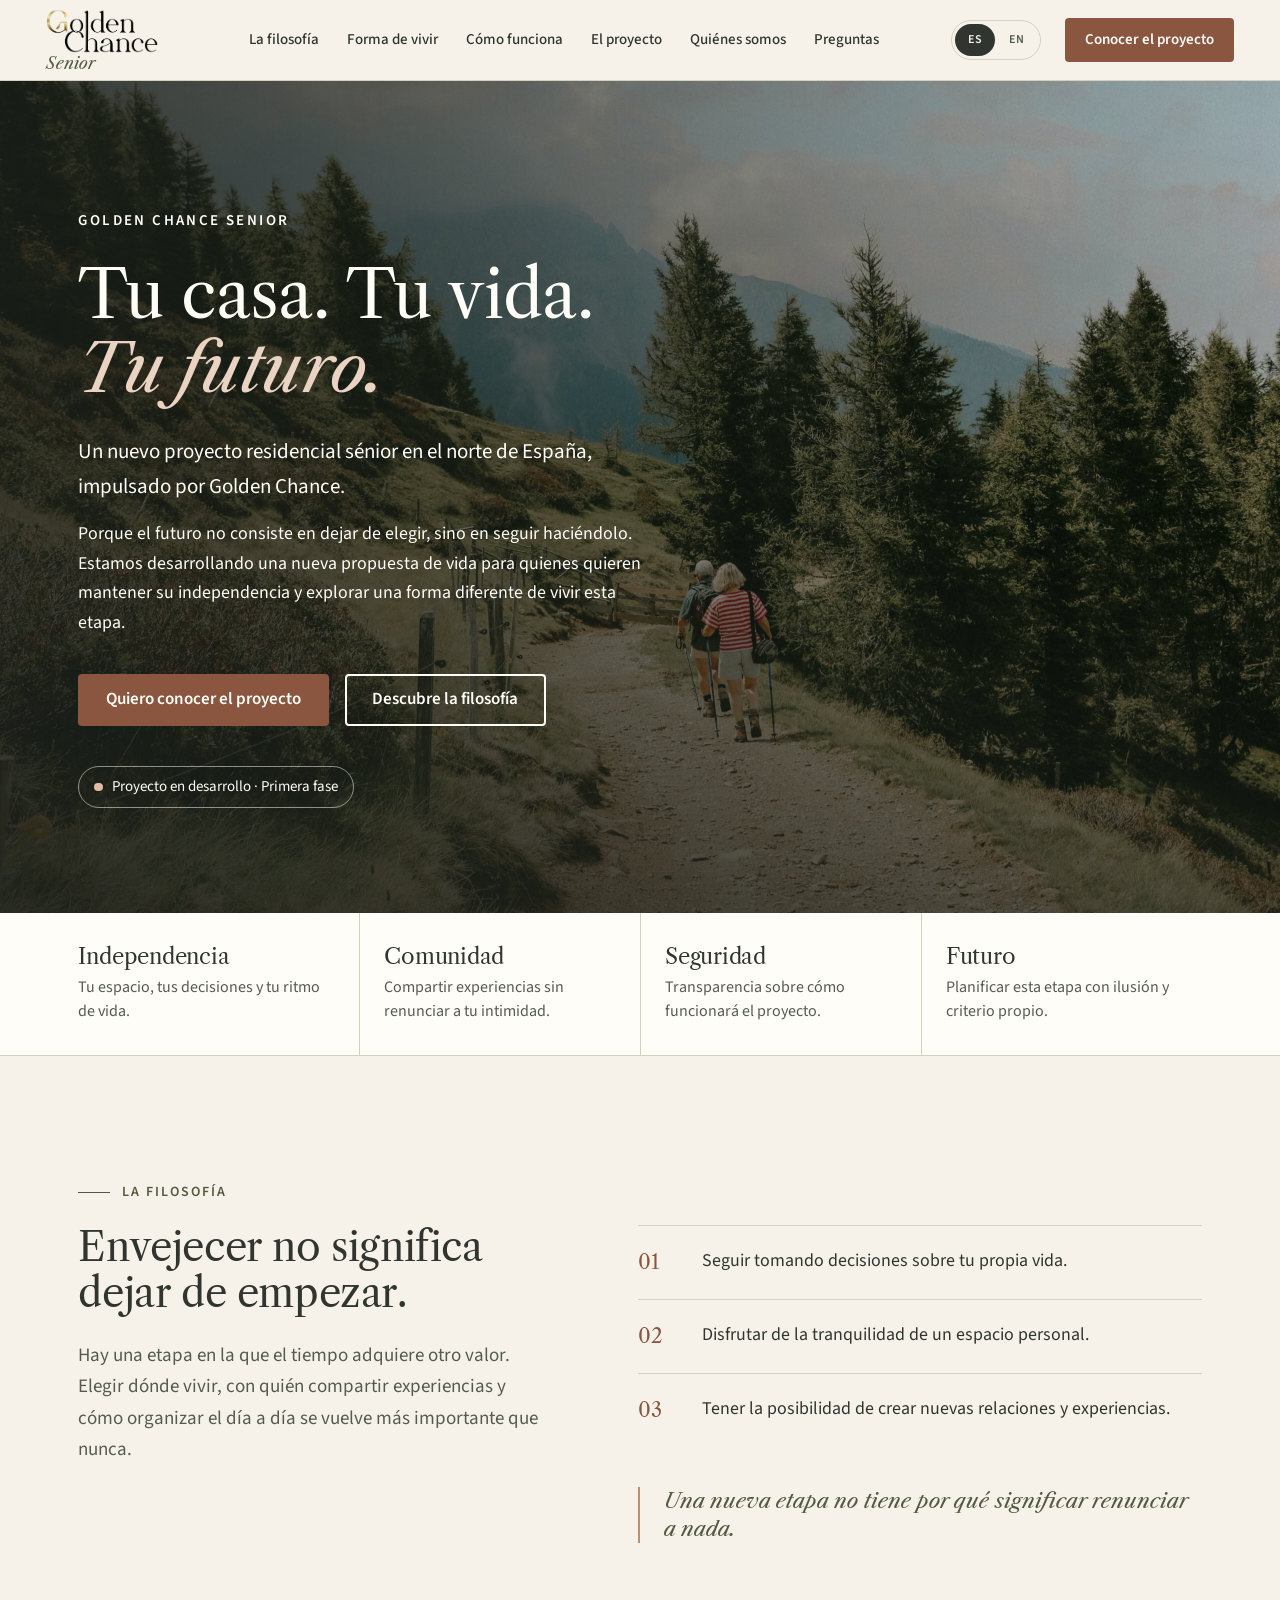
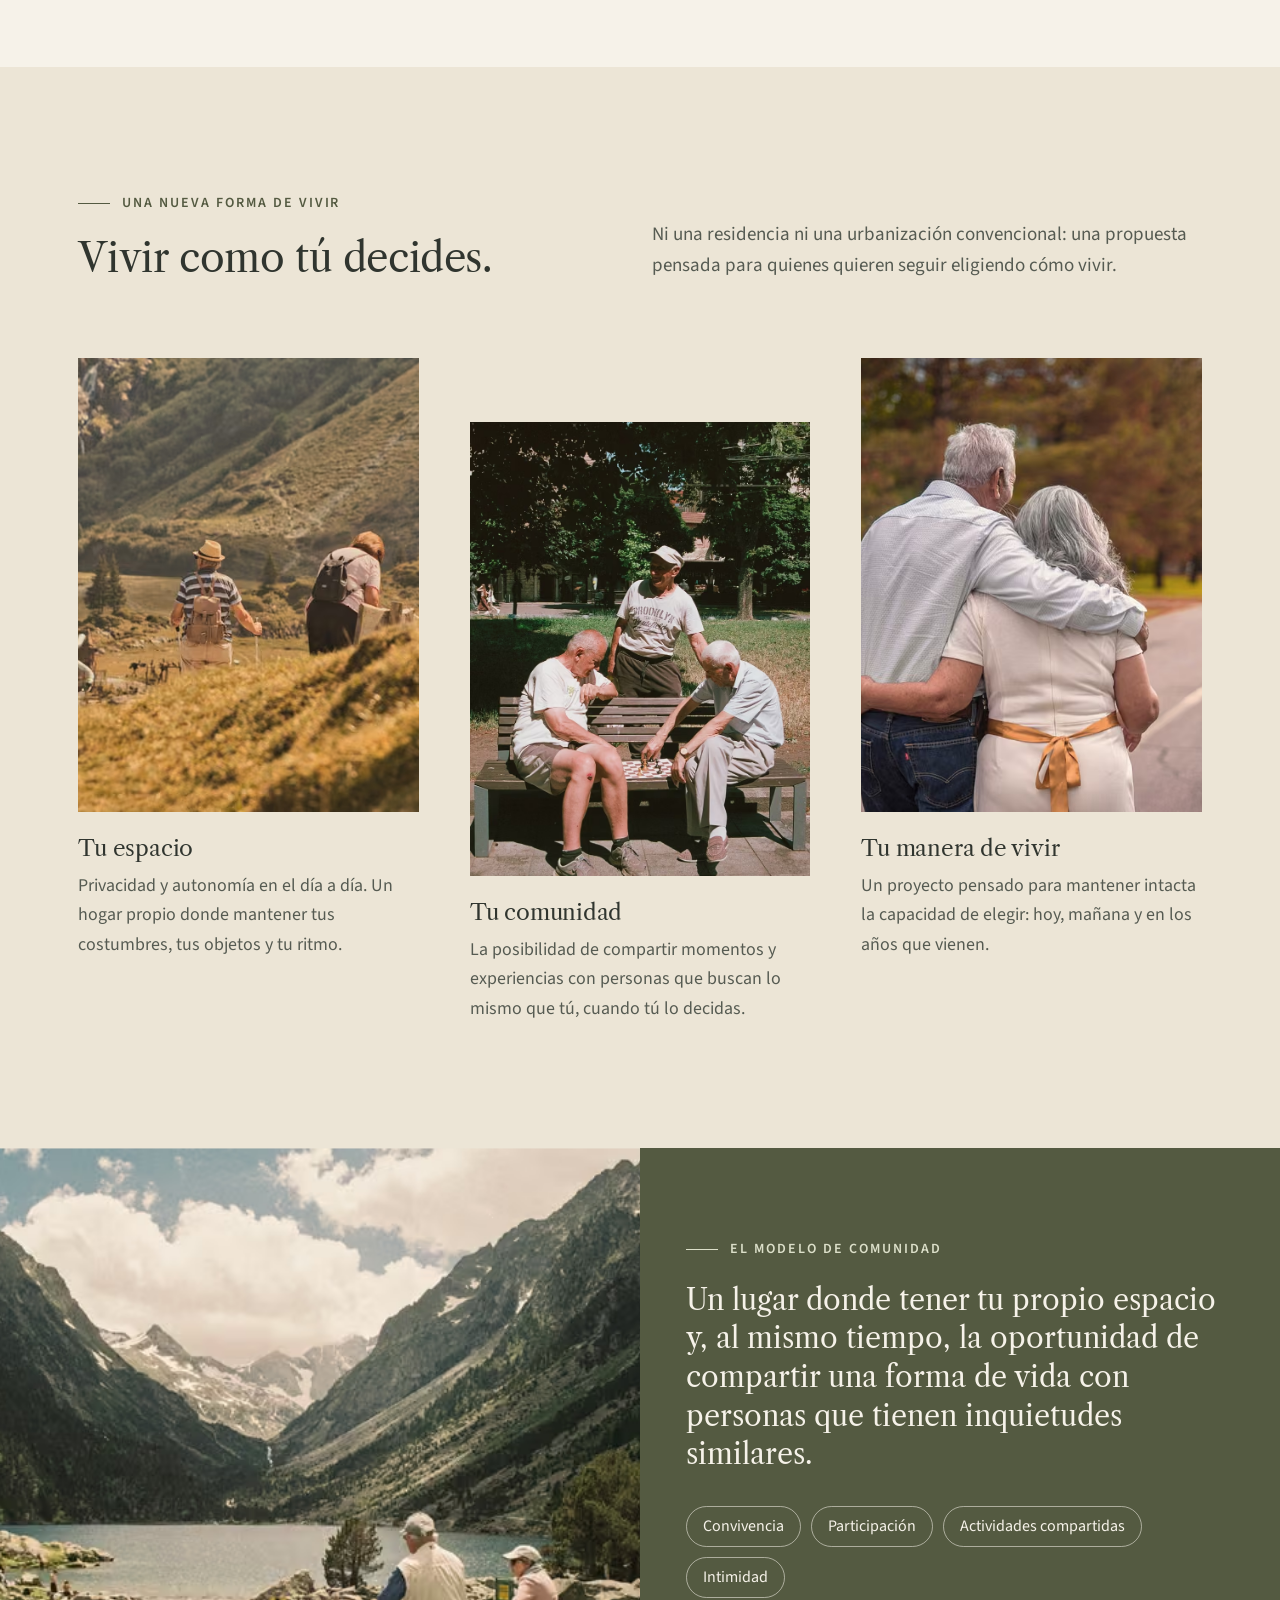
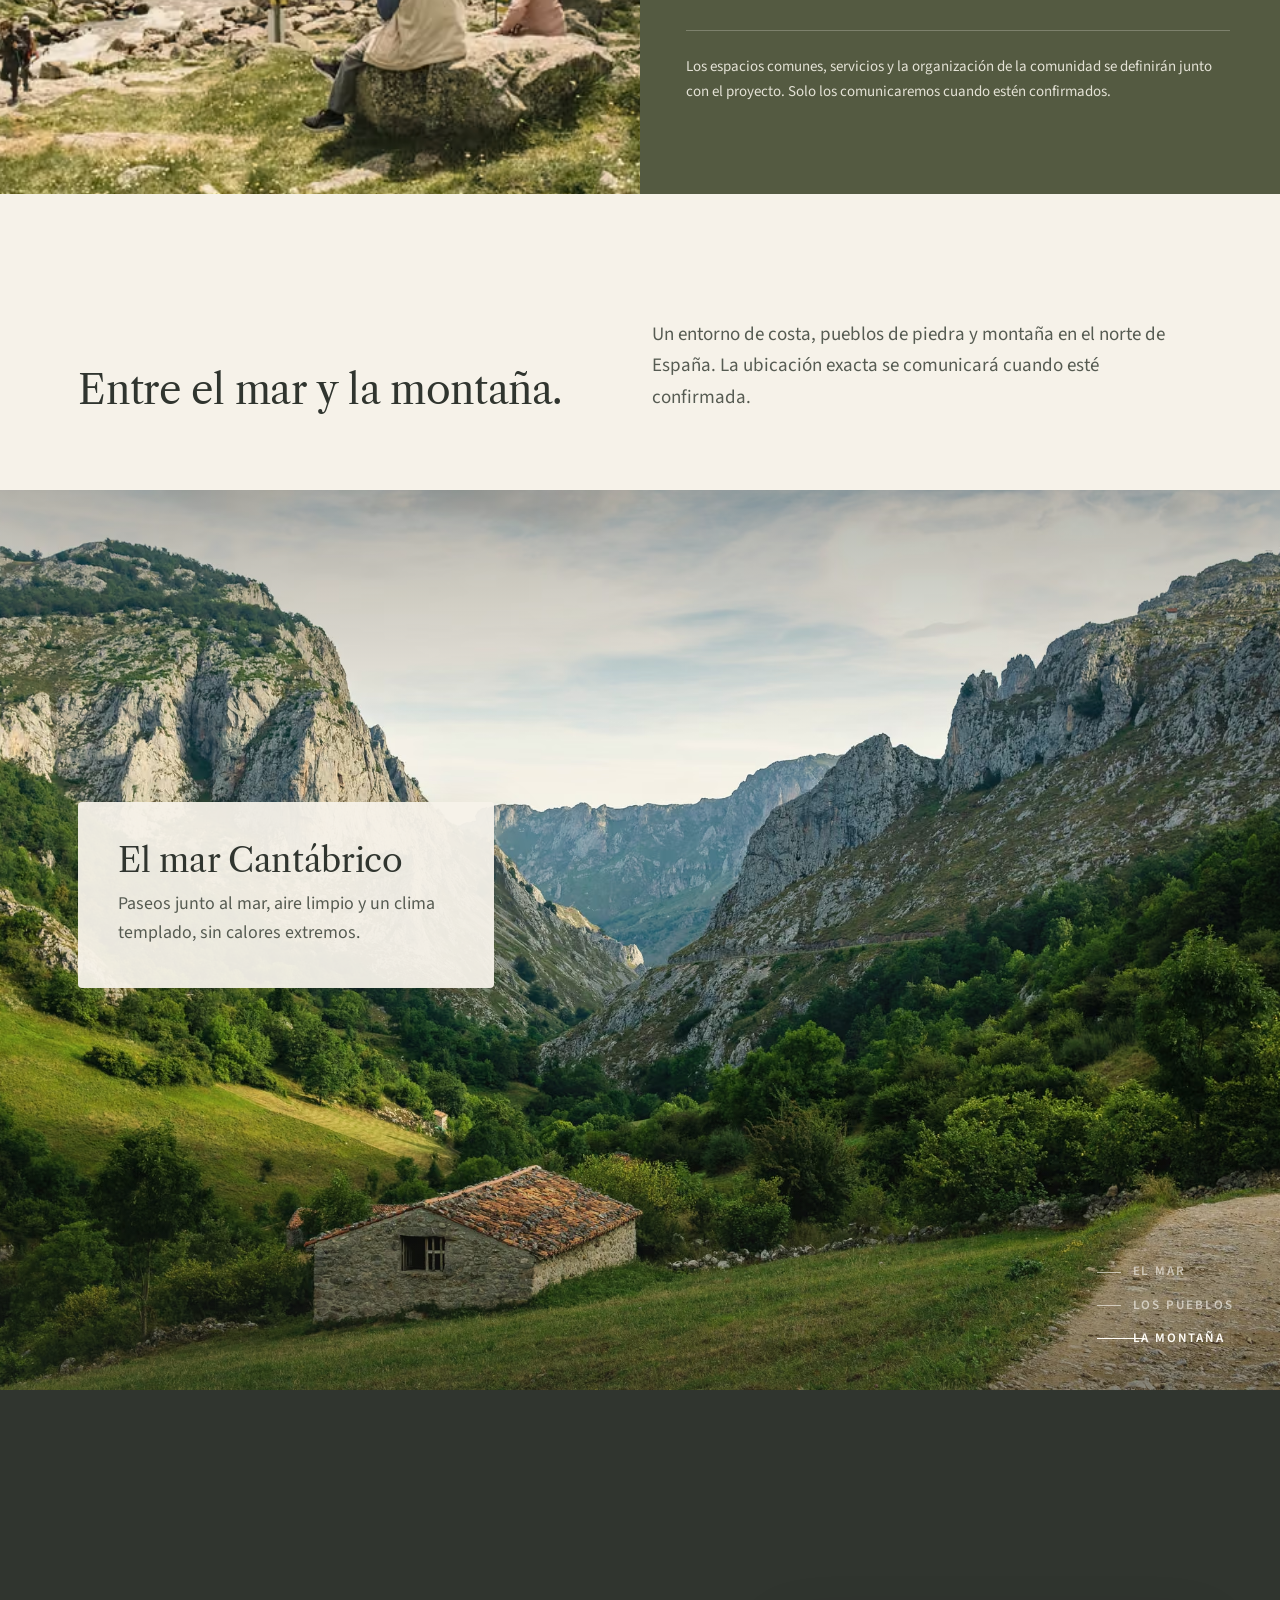
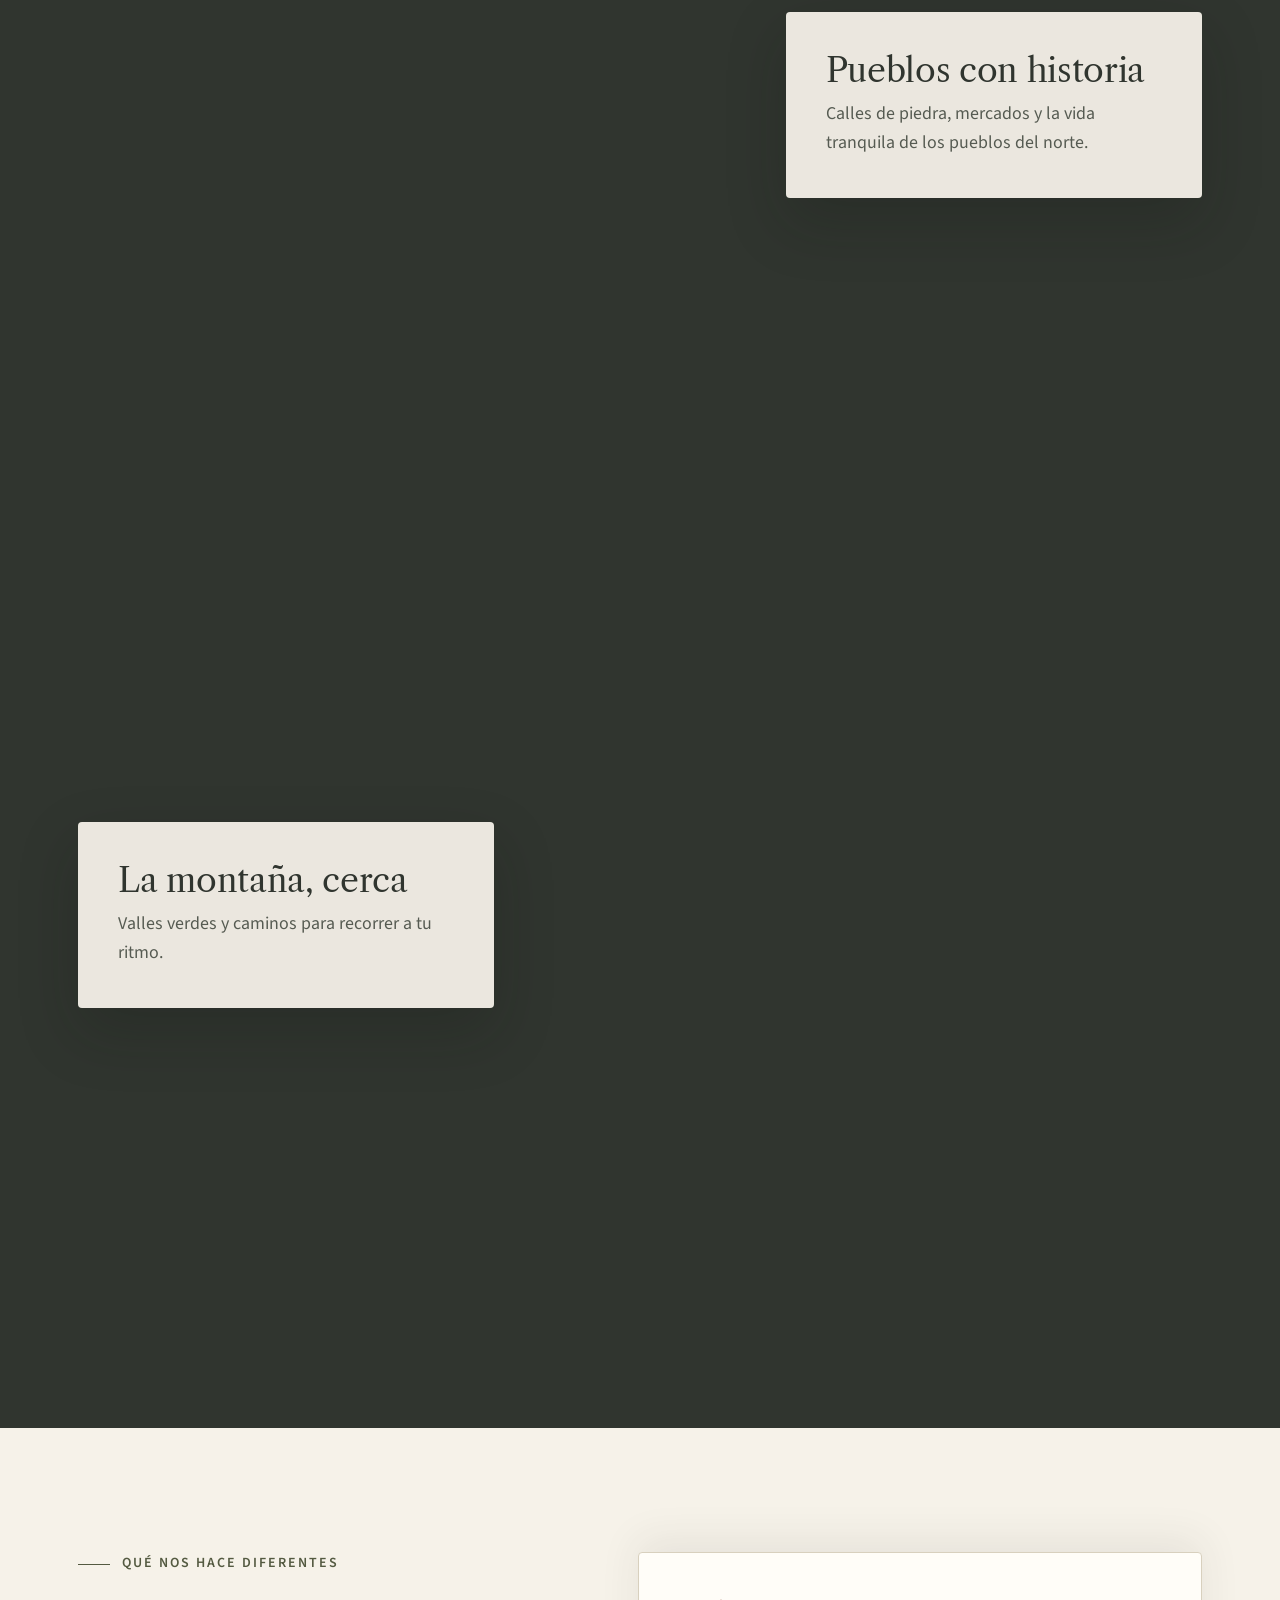
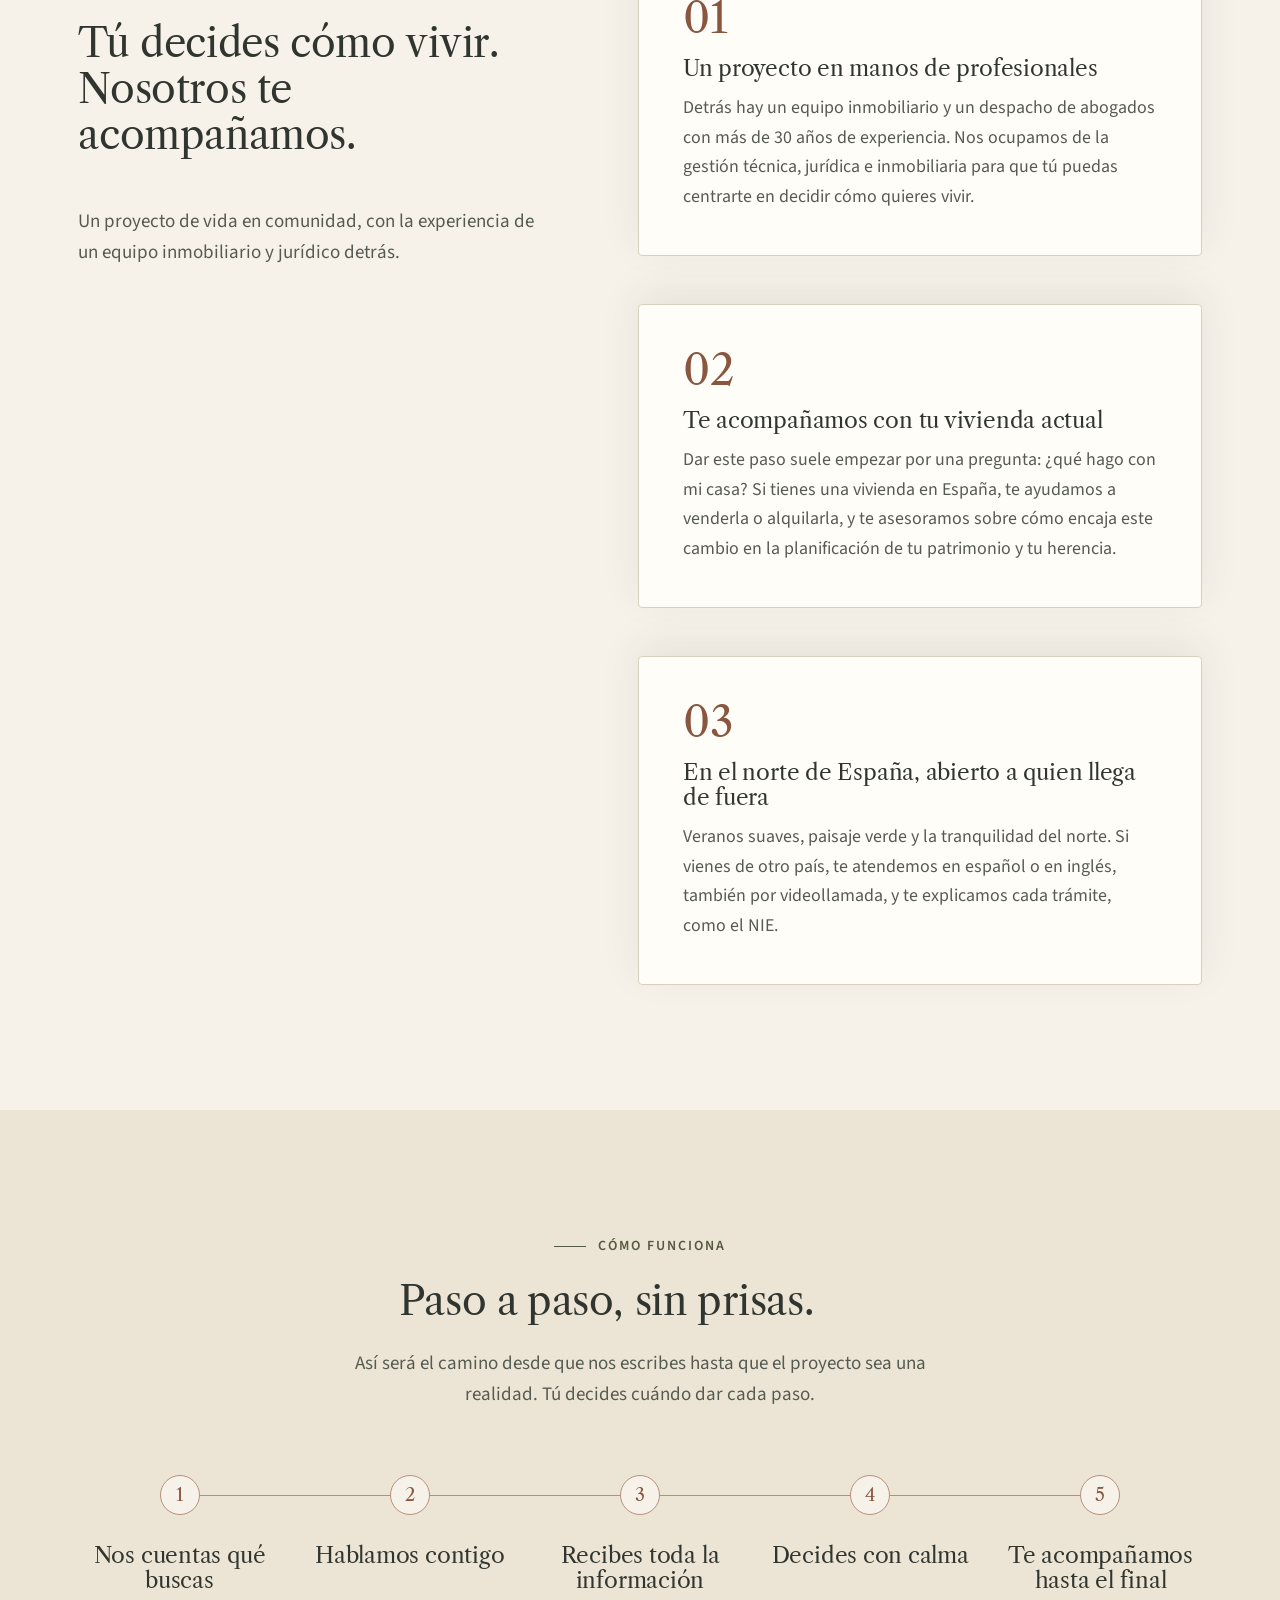
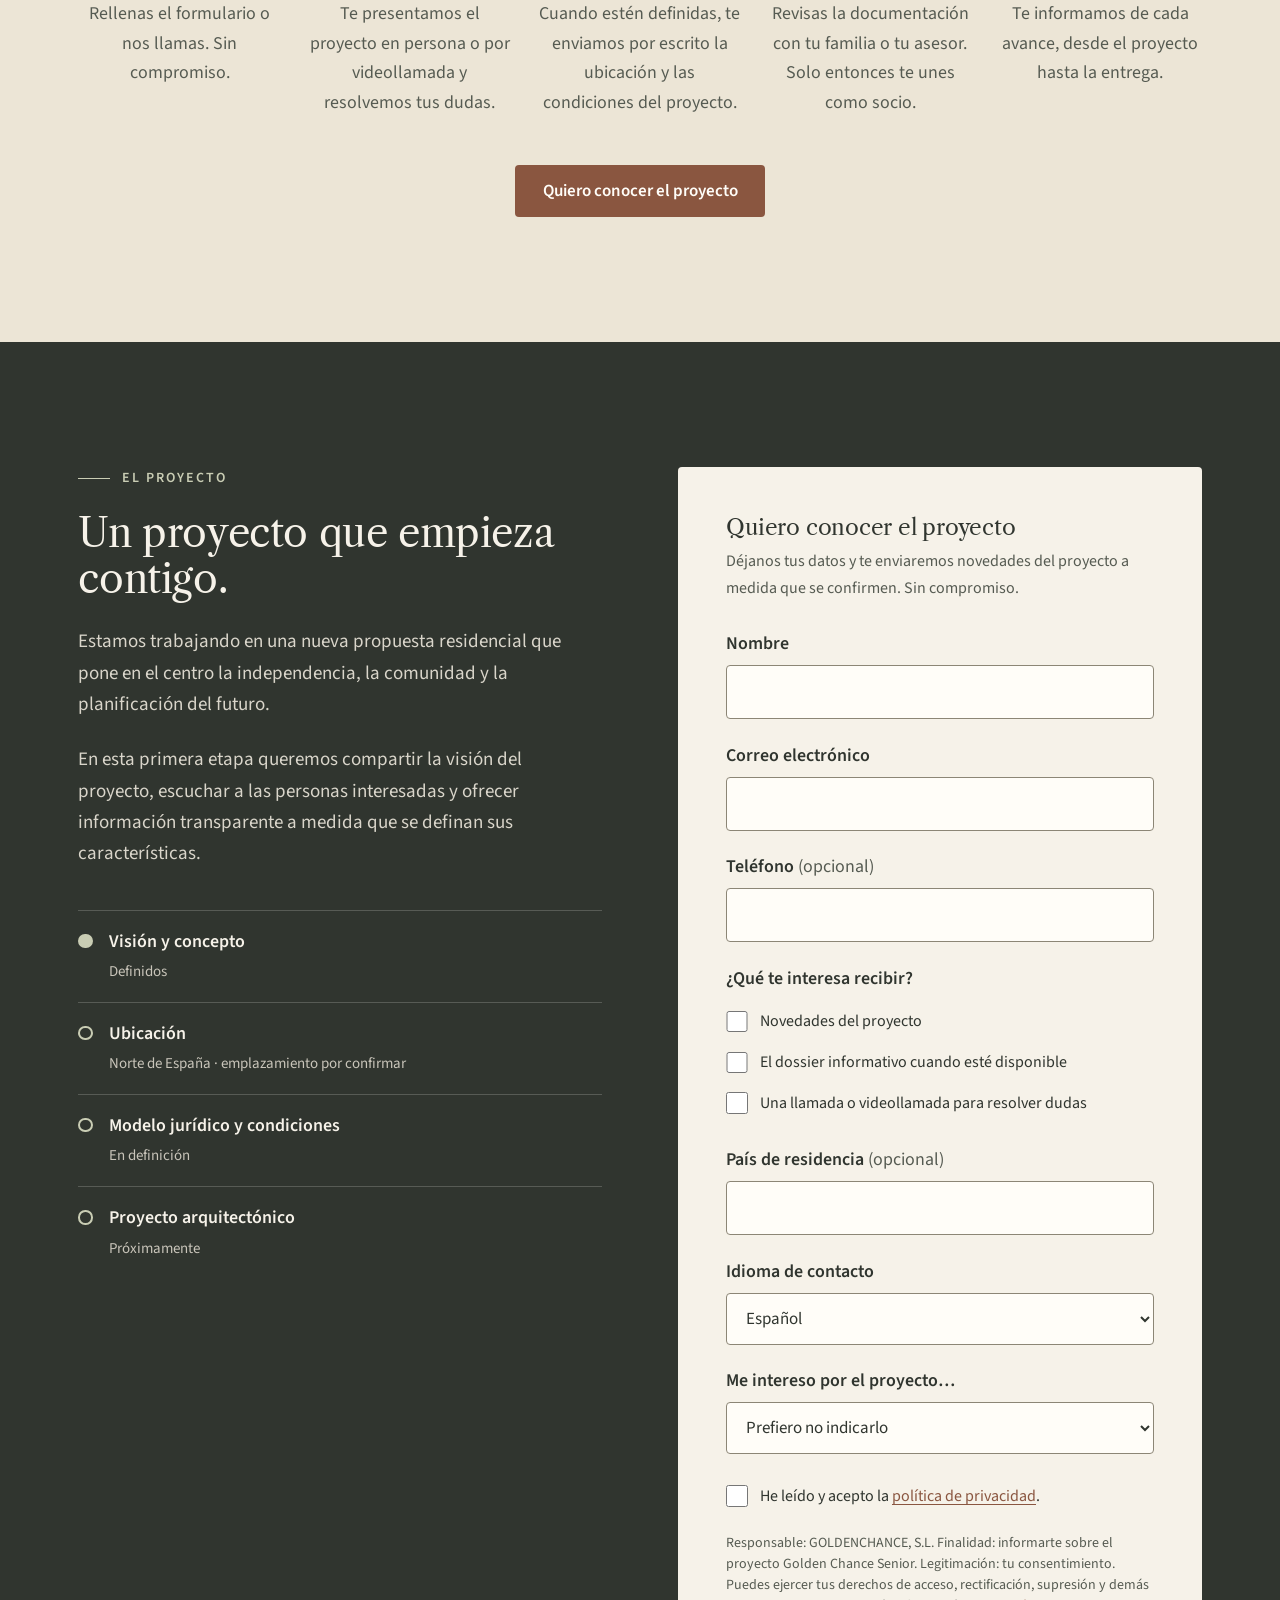
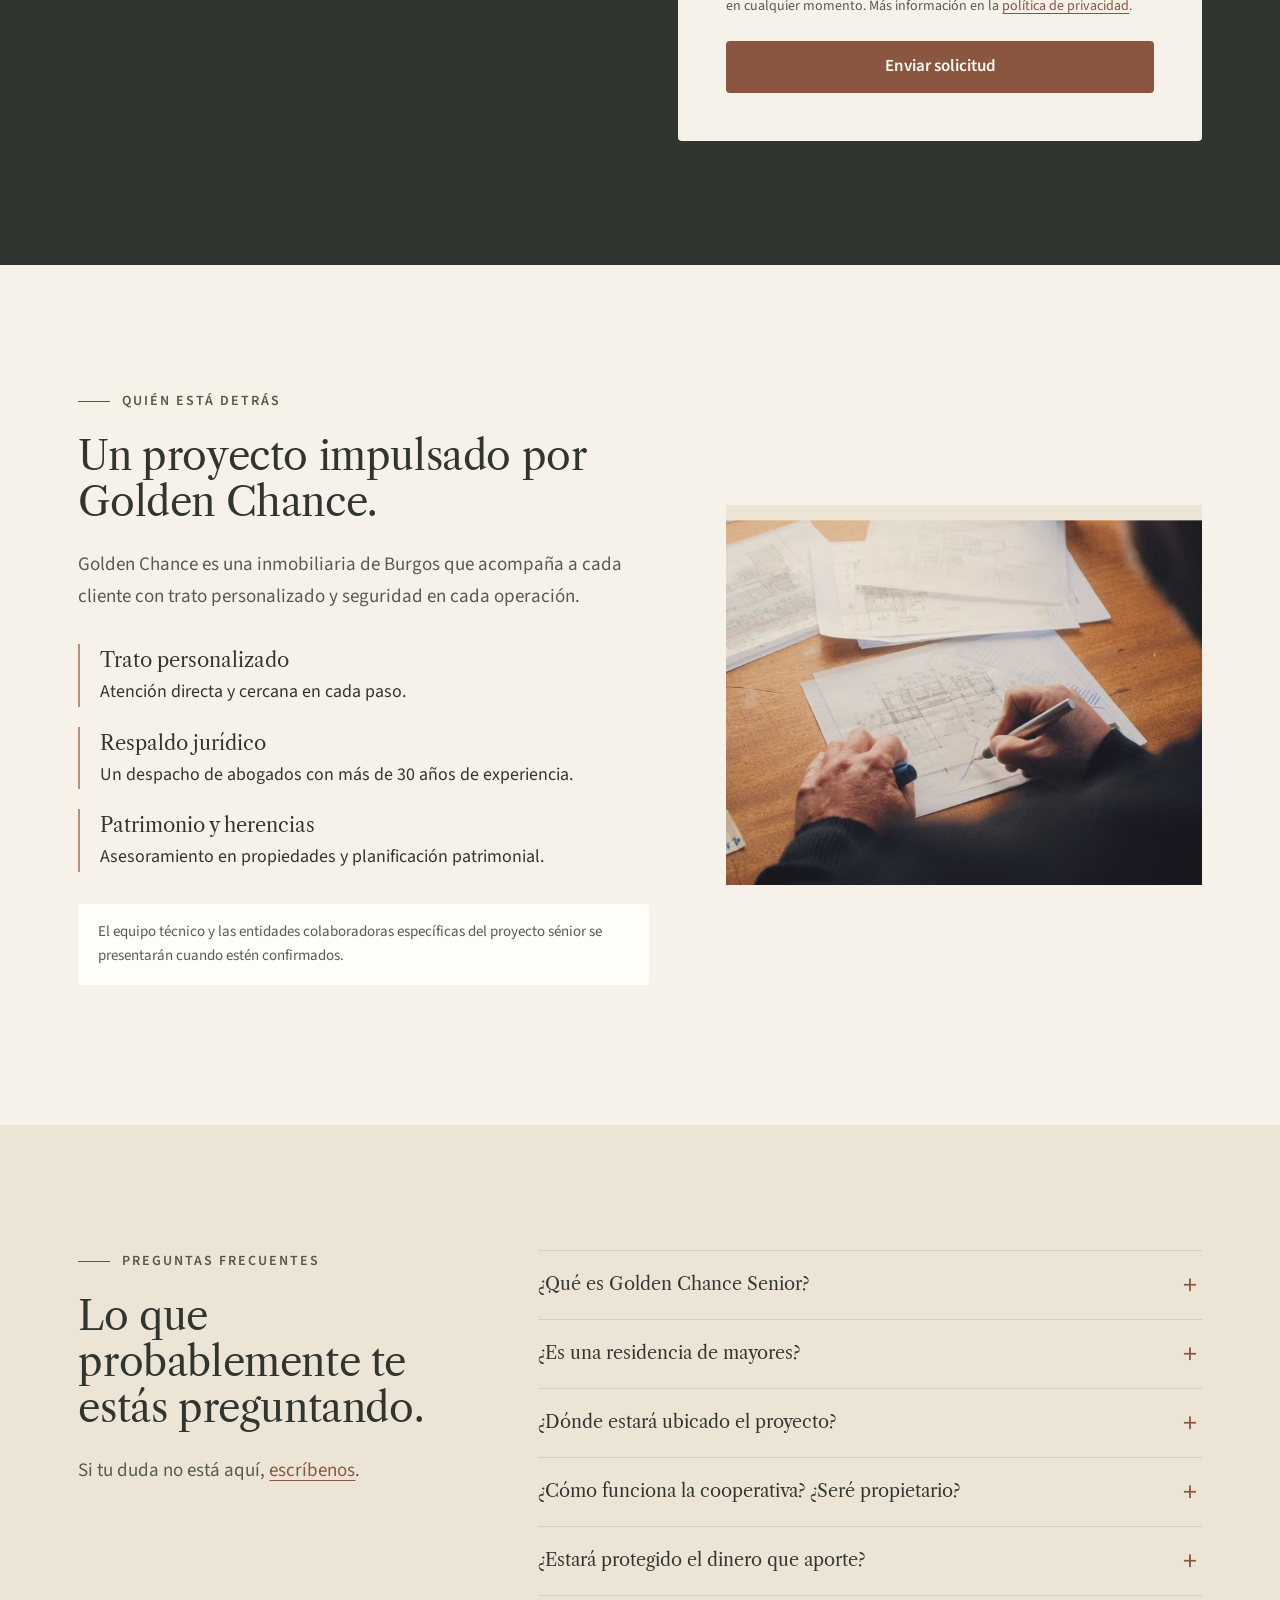
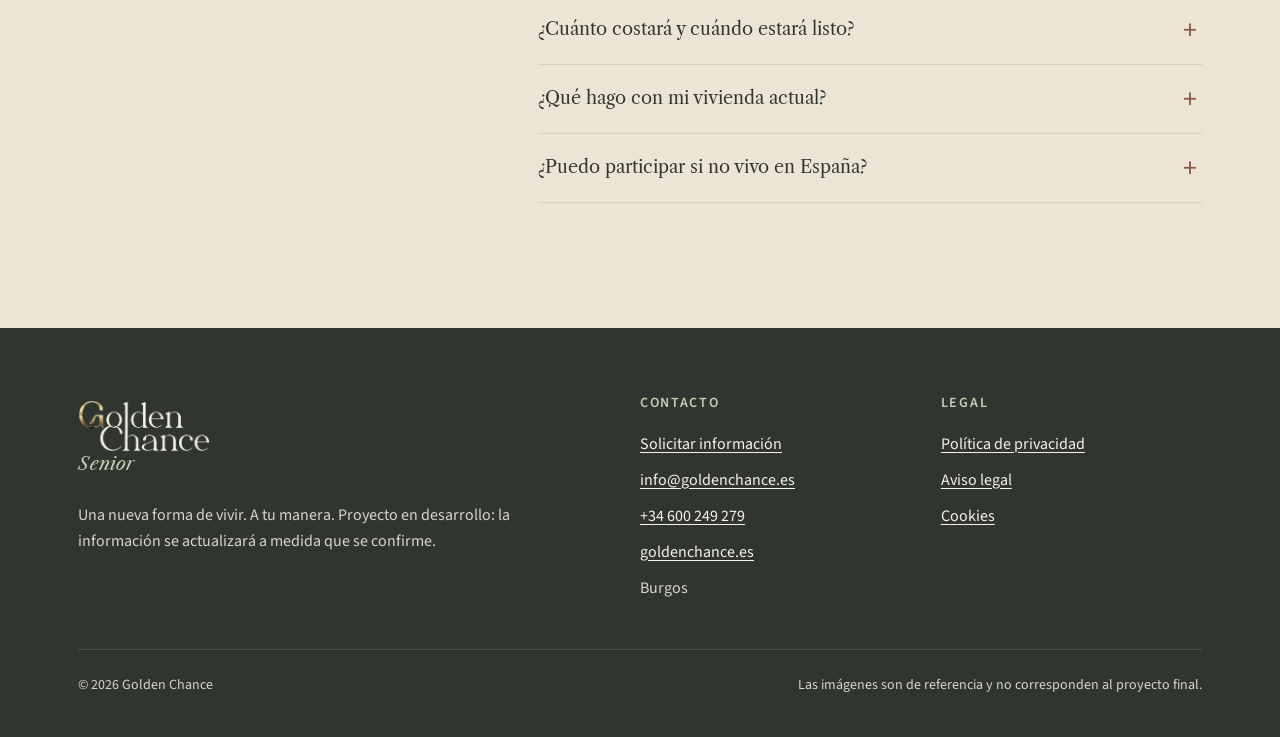
==== commit 92a2218c: "Entorno: una foto por tarjeta" ====
--- a/index.html
+++ b/index.html
@@ -223,6 +223,15 @@
 
   <!-- Entorno: fondo fijo que cambia de foto mientras el texto pasa por encima -->
   <section class="Setting" id="entorno" aria-labelledby="entorno-title">
+    <div class="Setting-head">
+      <div class="u-container Setting-headInner">
+        <div>
+          <p class="u-eyebrow rv">El entorno</p>
+          <h2 class="Section-title rv" id="entorno-title">Entre el mar y la montaña.</h2>
+        </div>
+        <p class="Section-lead rv">Un entorno de costa, pueblos de piedra y montaña en el norte de España. La ubicación exacta se comunicará cuando esté confirmada.</p>
+      </div>
+    </div>
     <div class="Setting-stage">
       <picture class="Setting-layer is-active" data-scene="costa">
         <source type="image/avif" srcset="assets/images/entorno-costa-1000.avif 1000w, assets/images/entorno-costa-1920.avif 1920w" sizes="(orientation: portrait) 300vw, 100vw">
@@ -239,15 +248,13 @@
         <source type="image/webp" srcset="assets/images/entorno-montana-1000.webp 1000w, assets/images/entorno-montana-1920.webp 1920w" sizes="(orientation: portrait) 320vw, 100vw">
         <img class="Setting-img" src="assets/images/entorno-montana-1000.jpg" srcset="assets/images/entorno-montana-1000.jpg 1000w, assets/images/entorno-montana-1920.jpg 1920w" sizes="(orientation: portrait) 320vw, 100vw" width="1920" height="1280" alt="Cabaña de piedra en un valle de montaña junto a un camino" loading="lazy" decoding="async">
       </picture>
+      <ol class="Setting-index" aria-hidden="true">
+        <li class="Setting-indexItem is-active" data-scene="costa">El mar</li>
+        <li class="Setting-indexItem" data-scene="pueblo">Los pueblos</li>
+        <li class="Setting-indexItem" data-scene="montana">La montaña</li>
+      </ol>
     </div>
     <div class="Setting-scroll">
-      <div class="u-container Setting-panel">
-        <div class="Setting-card Setting-card--intro rv">
-          <p class="u-eyebrow">El entorno</p>
-          <h2 class="Section-title" id="entorno-title">Entre el mar y la montaña.</h2>
-          <p class="Setting-text">Un entorno de costa, pueblos de piedra y montaña en el norte de España. La ubicación exacta se comunicará cuando esté confirmada.</p>
-        </div>
-      </div>
       <div class="u-container Setting-panel" data-scene="costa">
         <article class="Setting-card rv">
           <h3 class="Setting-title">El mar Cantábrico</h3>
@@ -271,12 +278,10 @@
 
   <!-- Diferencias -->
   <section class="Section" id="diferentes" aria-labelledby="diff-title">
-    <div class="u-container">
+    <div class="u-container Diff">
       <div class="Diff-head">
-        <div>
-          <p class="u-eyebrow rv">Qué nos hace diferentes</p>
-          <h2 class="Section-title rv" id="diff-title">Tú decides cómo vivir. Nosotros te acompañamos.</h2>
-        </div>
+        <p class="u-eyebrow rv">Qué nos hace diferentes</p>
+        <h2 class="Section-title rv" id="diff-title">Tú decides cómo vivir. Nosotros te acompañamos.</h2>
         <p class="Section-lead rv">Un proyecto de vida en comunidad, con la experiencia de un equipo inmobiliario y jurídico detrás.</p>
       </div>
       <ol class="Diff-list rv-group">
--- a/css/base.css
+++ b/css/base.css
@@ -110,6 +110,7 @@
   --duration-400: 0.4s;
   --duration-450: 0.45s;
   --duration-500: 0.5s;
+  --duration-600: 0.6s;
   --duration-800: 0.8s;
   --duration-900: 0.9s;
   --duration-1000: 1s;
@@ -117,6 +118,7 @@
   --duration-1200: 1.2s;
   --duration-1800: 1.8s;
   --duration-2400: 2.4s;
+  --duration-6000: 6s;
   --duration-16000: 16s;
 
   /* Capas, de menor a mayor (ningún valor supera 100) */
@@ -618,6 +620,7 @@
     --duration-400: 0.001ms;
     --duration-450: 0.001ms;
     --duration-500: 0.001ms;
+    --duration-600: 0.001ms;
     --duration-800: 0.001ms;
     --duration-900: 0.001ms;
     --duration-1000: 0.001ms;
@@ -625,6 +628,7 @@
     --duration-1200: 0.001ms;
     --duration-1800: 0.001ms;
     --duration-2400: 0.001ms;
+    --duration-6000: 0.001ms;
     --duration-16000: 0.001ms;
   }
 
--- a/css/home.css
+++ b/css/home.css
@@ -80,12 +80,21 @@
 /* ==========================================================
    PORTADA (HERO)
 ========================================================== */
+/* La portada se queda fija y el resto de la página sube por encima,
+   como un telón. Cada sección siguiente necesita su propio fondo. */
 .Hero {
+  position: sticky;
+  top: 0;
+  isolation: isolate;
+  display: grid;
+  min-height: min(92vh, 56rem);
+  background-color: var(--color-charcoal);
+  color: var(--color-white);
+}
+
+:where(.Hero ~ *) {
   position: relative;
-  isolation: isolate;
-  display: grid;
-  min-height: min(92vh, 56rem);
-  color: var(--color-white);
+  background-color: var(--color-ivory);
 }
 
 .Hero::after {
@@ -359,6 +368,17 @@
   background-color: var(--color-charcoal);
 }
 
+/* Cabecera normal; después, una foto por tarjeta */
+.Setting-head {
+  padding-block: var(--space-section) clamp(3rem, 6vw, 5rem);
+  background-color: var(--color-ivory);
+}
+
+.Setting-headInner {
+  display: grid;
+  gap: 1.5rem;
+}
+
 .Setting-stage {
   position: sticky;
   top: 0;
@@ -384,6 +404,22 @@
   object-fit: cover;
 }
 
+/* Degradado suave arriba y abajo para dar profundidad y que el
+   índice de escenas se lea sobre cualquier foto */
+.Setting-stage::after {
+  content: "";
+  position: absolute;
+  inset: 0;
+  background:
+    linear-gradient(180deg, rgb(30 34 28 / 0.3), transparent 28%),
+    linear-gradient(0deg, rgb(30 34 28 / 0.45), transparent 32%);
+  pointer-events: none;
+}
+
+.Setting-index {
+  display: none;
+}
+
 .Setting-layer[data-scene="costa"] .Setting-img {
   object-position: 62% 50%;
 }
@@ -408,11 +444,6 @@
   align-items: center;
   min-height: 90vh;
   min-height: 90svh;
-}
-
-.Setting-panel:first-child {
-  min-height: 100vh;
-  min-height: 100svh;
 }
 
 .Setting-card {
@@ -423,13 +454,6 @@
   box-shadow: 0 24px 60px rgb(20 24 18 / 0.22);
 }
 
-.Setting-card--intro {
-  max-width: 34rem;
-}
-
-.Setting-card--intro .Section-title {
-  margin-bottom: 1rem;
-}
 
 .Setting-title {
   margin-bottom: 0.6rem;
@@ -441,6 +465,31 @@
   color: var(--color-muted);
 }
 
+.Setting-indexItem {
+  display: flex;
+  align-items: center;
+  gap: 0.75rem;
+  color: rgb(255 253 248 / 0.6);
+  transition: color var(--duration-600) var(--ease-out);
+}
+
+.Setting-indexItem::before {
+  content: "";
+  width: 1.5rem;
+  height: 1px;
+  background-color: currentColor;
+  transform-origin: 0 50%;
+  transition: transform var(--duration-600) var(--ease-out);
+}
+
+.Setting-indexItem.is-active {
+  color: var(--color-white);
+}
+
+.Setting-indexItem.is-active::before {
+  transform: scaleX(2);
+}
+
 /* ==========================================================
    QUÉ NOS HACE DIFERENTES
 ========================================================== */
@@ -452,17 +501,33 @@
 
 .Diff-list {
   display: grid;
-  gap: 2.5rem;
+  gap: 1.5rem;
   margin: 0;
   padding: 0;
   list-style: none;
   counter-reset: diff;
 }
 
+/* Tarjetas que se apilan: cada una se queda fija un poco más abajo
+   que la anterior y la siguiente sube por encima */
 .Diff-item {
+  --stack: 0;
   counter-increment: diff;
-  padding-top: 1.5rem;
-  border-top: 1px solid var(--color-line);
+  position: sticky;
+  top: calc(6rem + var(--stack) * 1rem);
+  padding: clamp(1.75rem, 4vw, 2.75rem);
+  border: 1px solid var(--color-line);
+  border-radius: var(--radius);
+  background-color: var(--color-white);
+  box-shadow: 0 -12px 40px rgb(48 53 47 / 0.08);
+}
+
+.Diff-item:nth-child(2) {
+  --stack: 1;
+}
+
+.Diff-item:nth-child(3) {
+  --stack: 2;
 }
 
 .Diff-item::before {
@@ -965,8 +1030,24 @@
     grid-template-columns: repeat(3, 1fr);
   }
 
+  .Setting-index {
+    position: absolute;
+    right: var(--gutter);
+    bottom: 2.5rem;
+    z-index: var(--z-curtain);
+    display: grid;
+    gap: 0.75rem;
+    margin: 0;
+    padding: 0;
+    list-style: none;
+    font-size: 0.8125rem;
+    font-weight: 600;
+    letter-spacing: 0.14em;
+    text-transform: uppercase;
+  }
+
   /* Las tarjetas se alternan: la de los pueblos va a la derecha */
-  .Setting-panel:nth-child(3) {
+  .Setting-panel:nth-child(2) {
     justify-content: flex-end;
   }
 
@@ -995,14 +1076,35 @@
   }
 
   .Ways-head,
-  .Diff-head {
+  .Setting-headInner {
     grid-template-columns: 1fr 1fr;
     align-items: end;
   }
 
   .Ways-head .Section-lead,
-  .Diff-head .Section-lead {
+  .Setting-headInner .Section-lead {
     margin: 0;
+  }
+
+  .Diff {
+    display: grid;
+    grid-template-columns: 5fr 6fr;
+    gap: clamp(3rem, 7vw, 7rem);
+    align-items: start;
+  }
+
+  .Diff-head {
+    position: sticky;
+    top: 8rem;
+    margin-bottom: 0;
+  }
+
+  .Diff-list {
+    gap: 3rem;
+  }
+
+  .Diff-item {
+    top: calc(8rem + var(--stack) * 1.25rem);
   }
 
   .Community {
@@ -1013,10 +1115,6 @@
     max-width: 40rem;
   }
 
-  .Diff-list {
-    grid-template-columns: repeat(3, 1fr);
-    gap: clamp(2rem, 4vw, 4rem);
-  }
 
   .About {
     grid-template-columns: 6fr 5fr;
@@ -1274,6 +1372,16 @@
     transform: none;
   }
 
+  /* Entorno: la foto activa se aleja despacio al aparecer */
+  .Setting-img {
+    scale: 1.08;
+    transition: scale var(--duration-6000) var(--ease-out);
+  }
+
+  .Setting-layer.is-active .Setting-img {
+    scale: 1;
+  }
+
   .Ways-item:nth-child(2) .rv-img { --delay: 140ms; }
   .Ways-item:nth-child(3) .rv-img { --delay: 280ms; }
 }
@@ -1285,6 +1393,38 @@
   }
 }
 
+/* Portada: al bajar, el texto se despide y la foto se oscurece mientras
+   la página sube por encima. Solo en navegadores con animaciones
+   ligadas al scroll; el resto ve la portada fija sin más. */
+@supports (animation-timeline: scroll()) {
+  @media (prefers-reduced-motion: no-preference) {
+    .Hero-content {
+      animation: heroExit linear both;
+      animation-timeline: scroll(root);
+      animation-range: 0 75vh;
+    }
+
+    .Hero-media {
+      animation: heroDim linear both;
+      animation-timeline: scroll(root);
+      animation-range: 0 90vh;
+    }
+  }
+}
+
+@keyframes heroExit {
+  to {
+    opacity: 0;
+    translate: 0 -8vh;
+  }
+}
+
+@keyframes heroDim {
+  to {
+    opacity: 0.45;
+  }
+}
+
 @keyframes heroZoom {
   from {
     transform: scale(1.14);
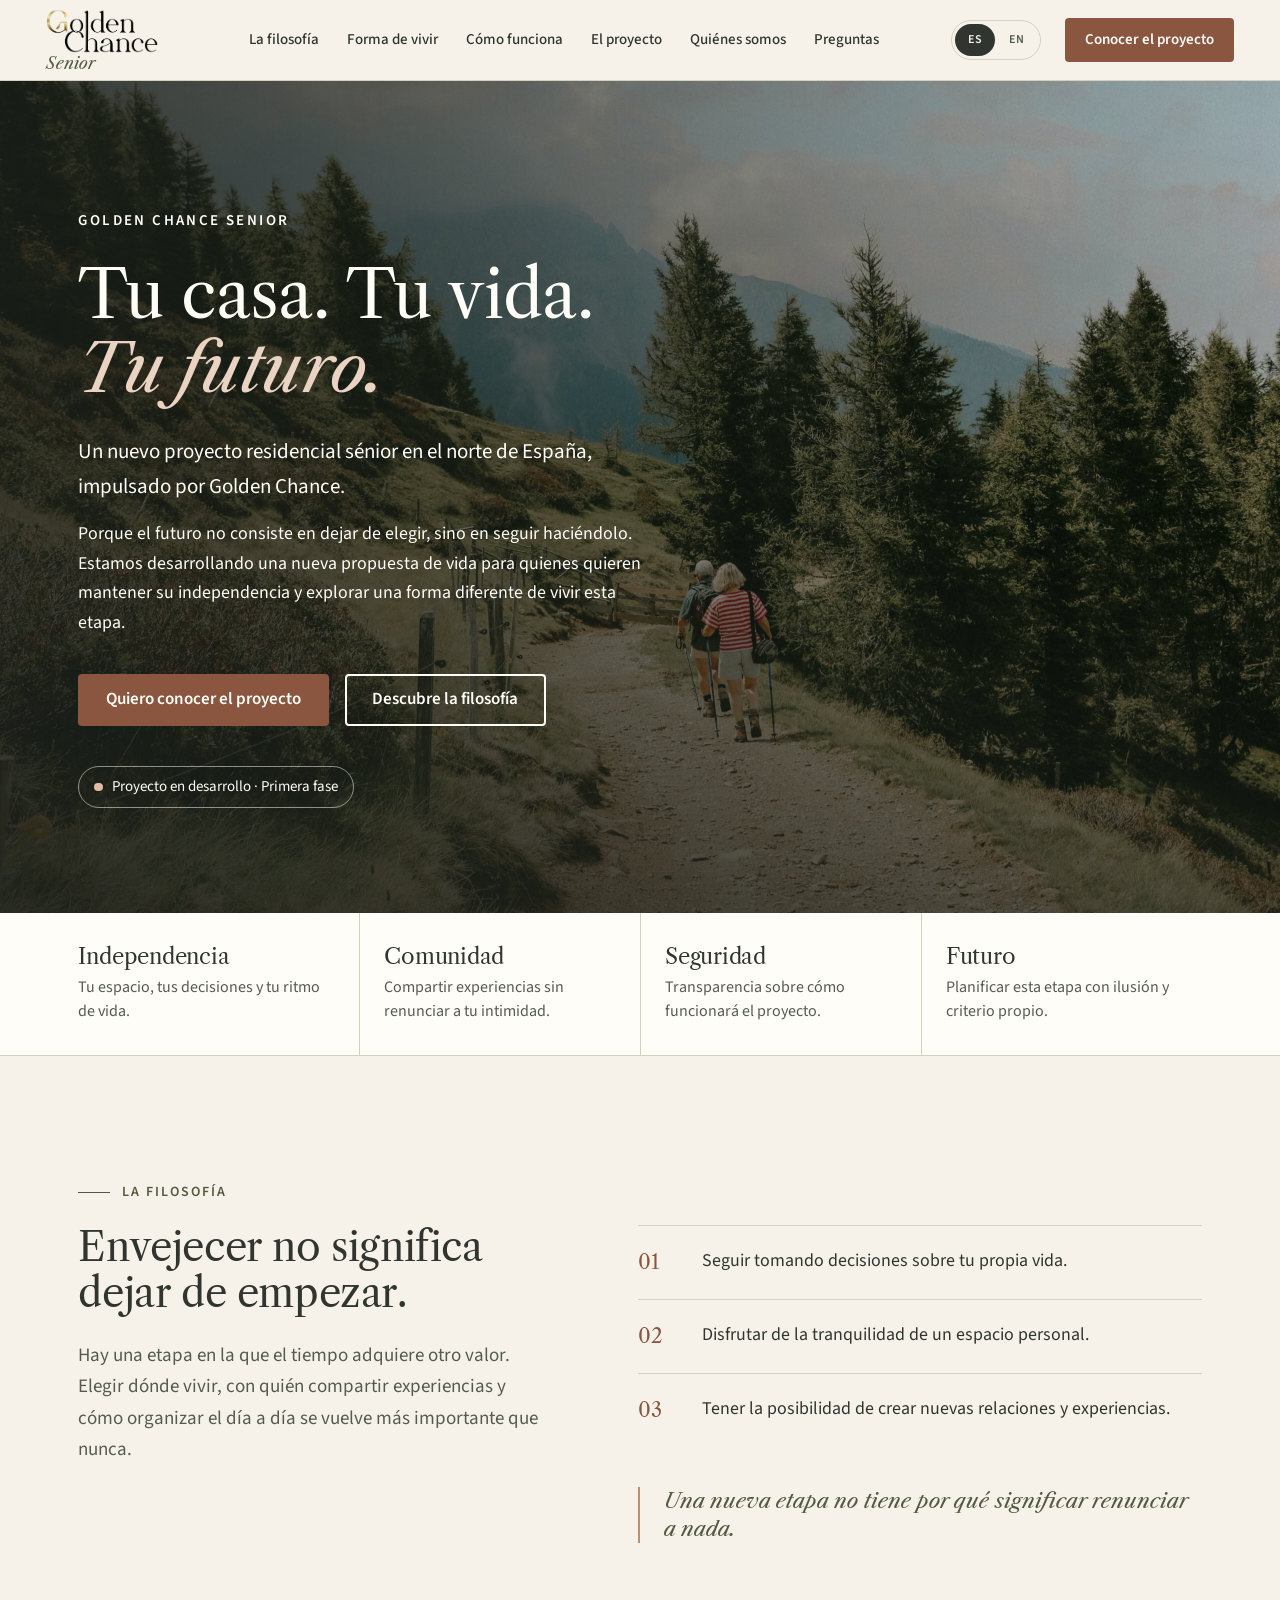
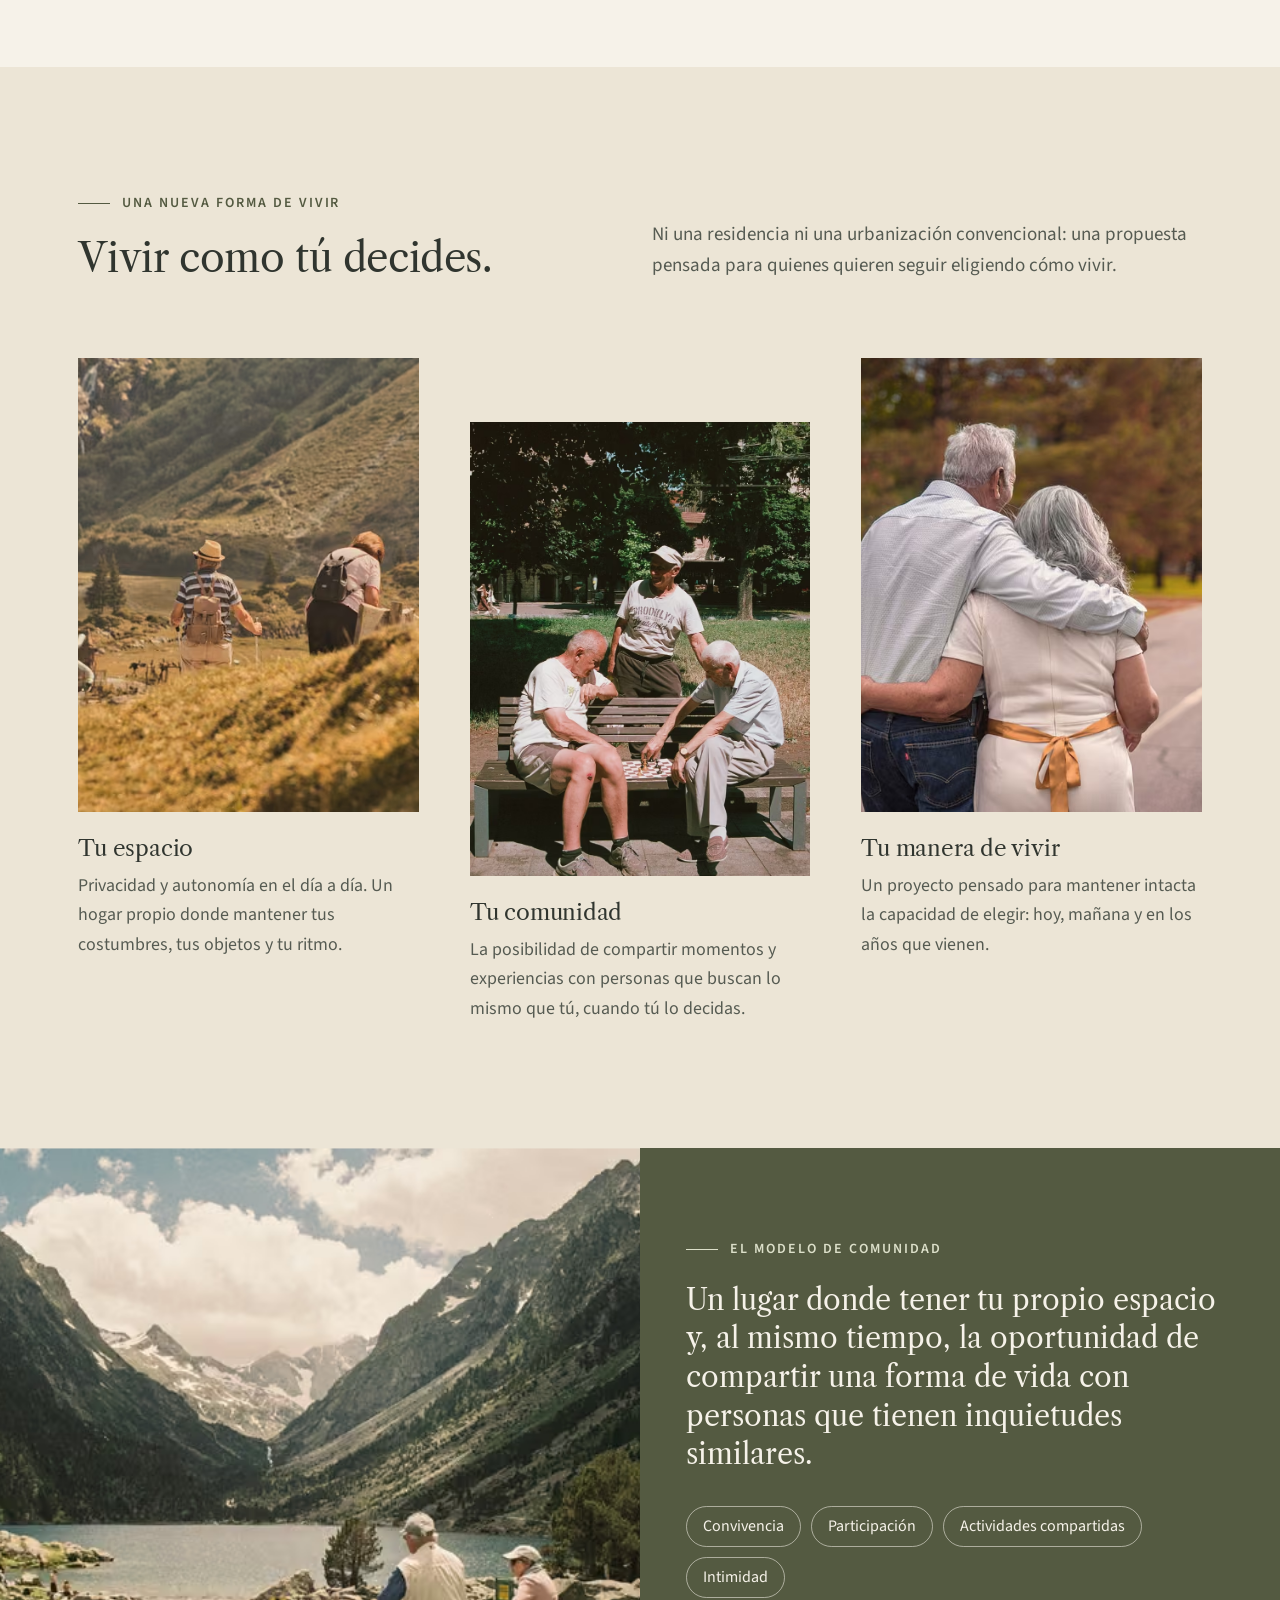
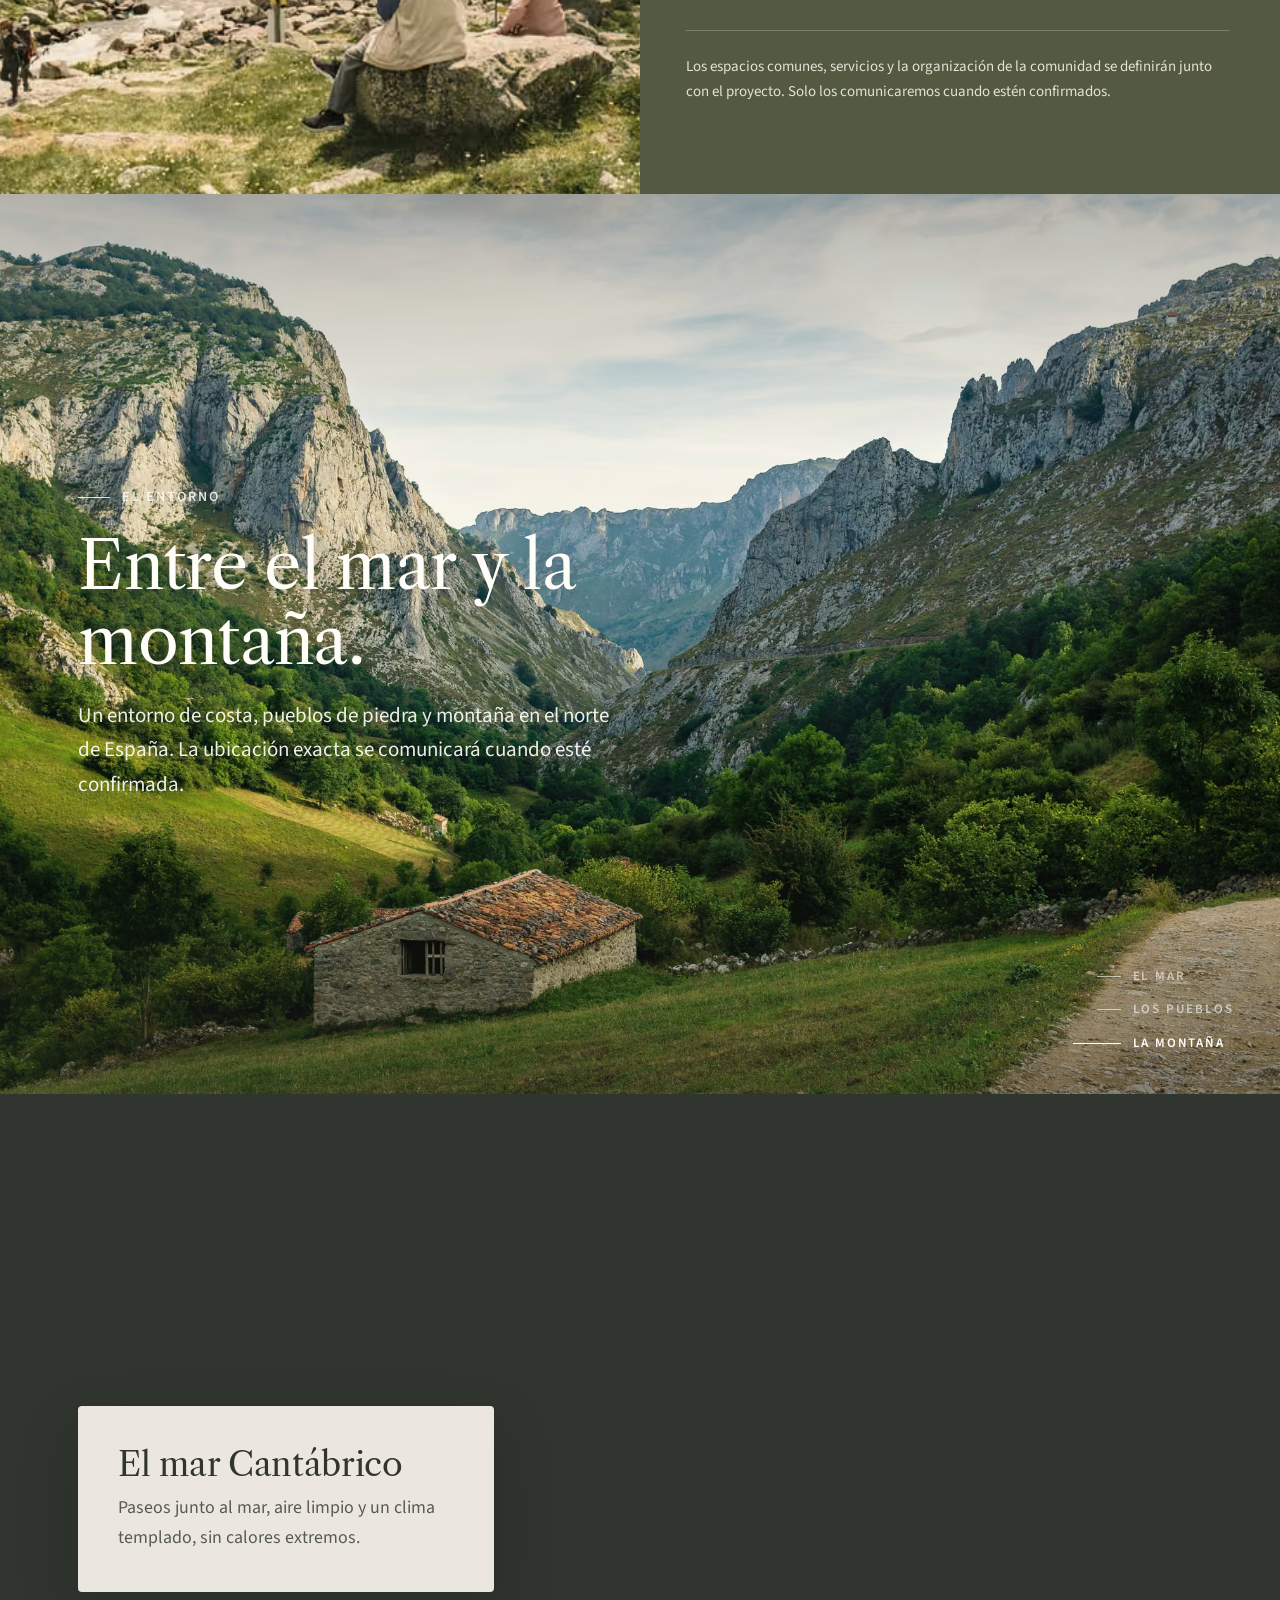
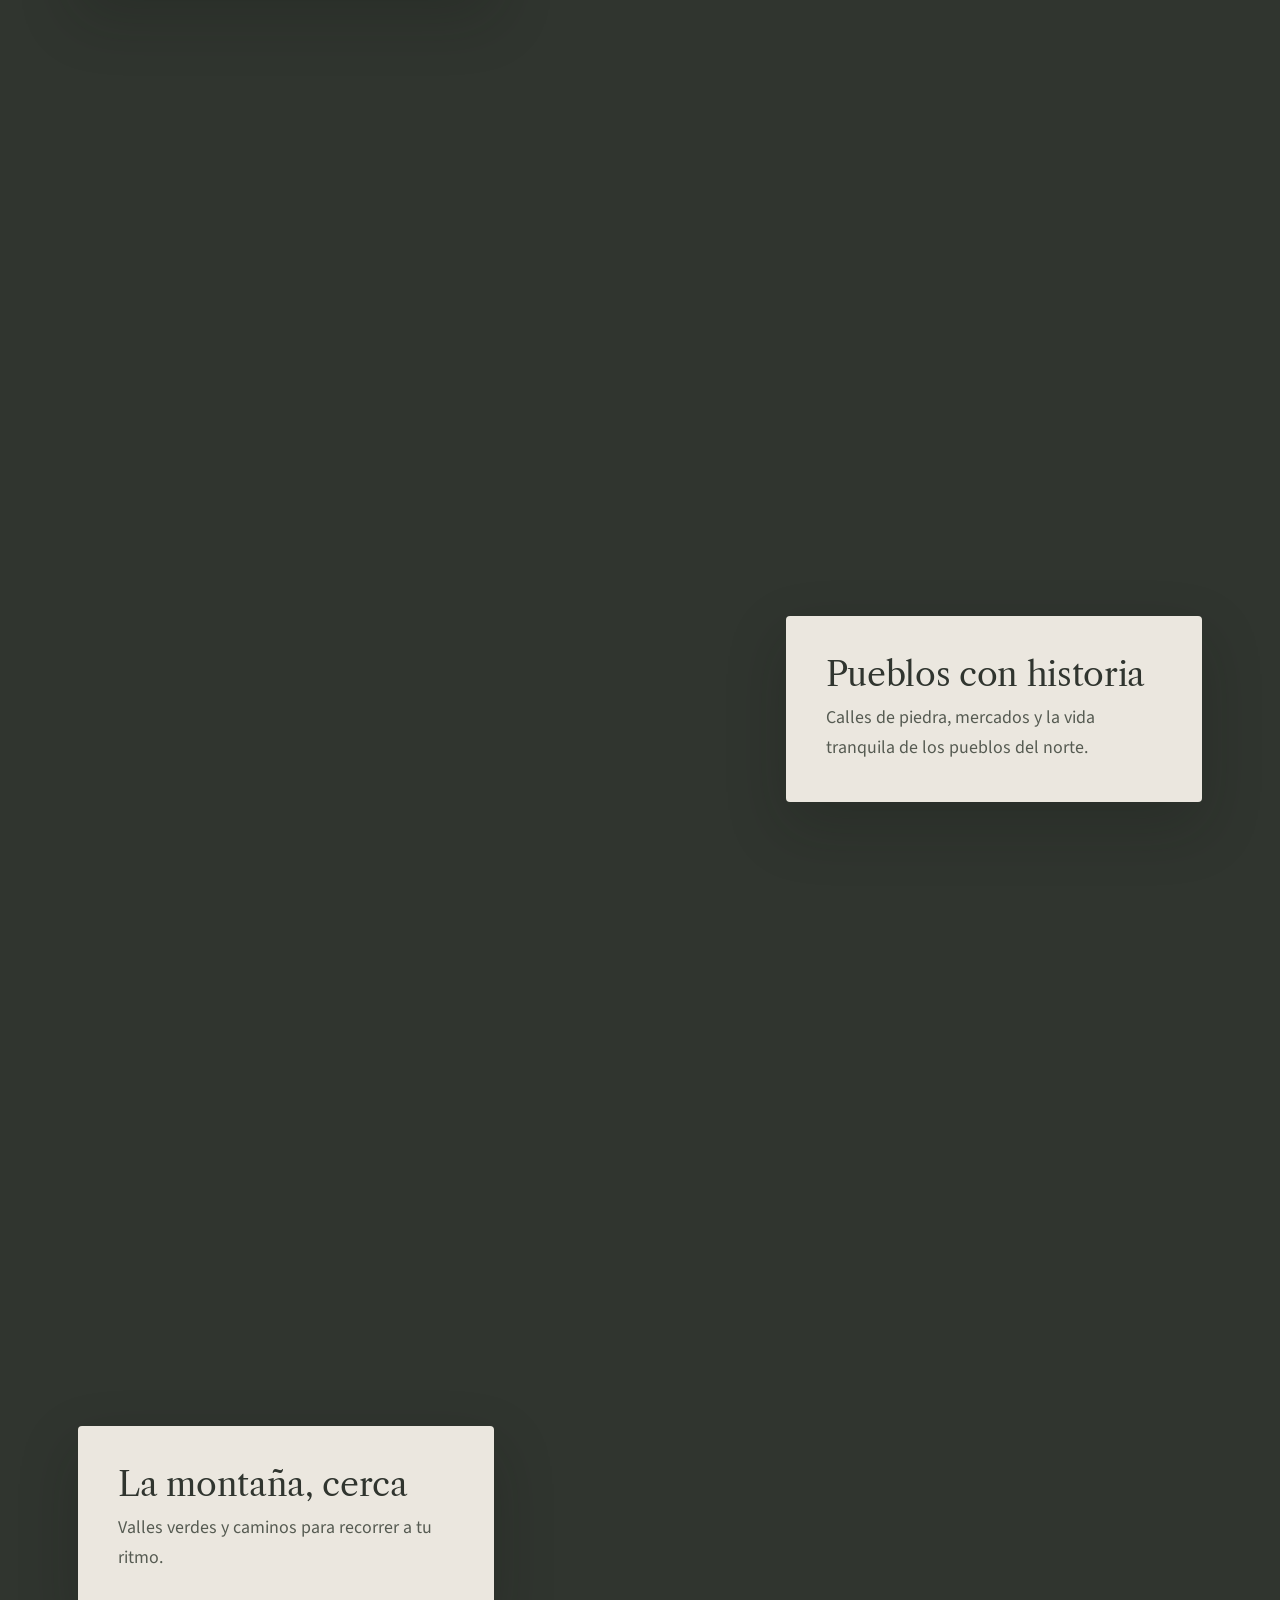
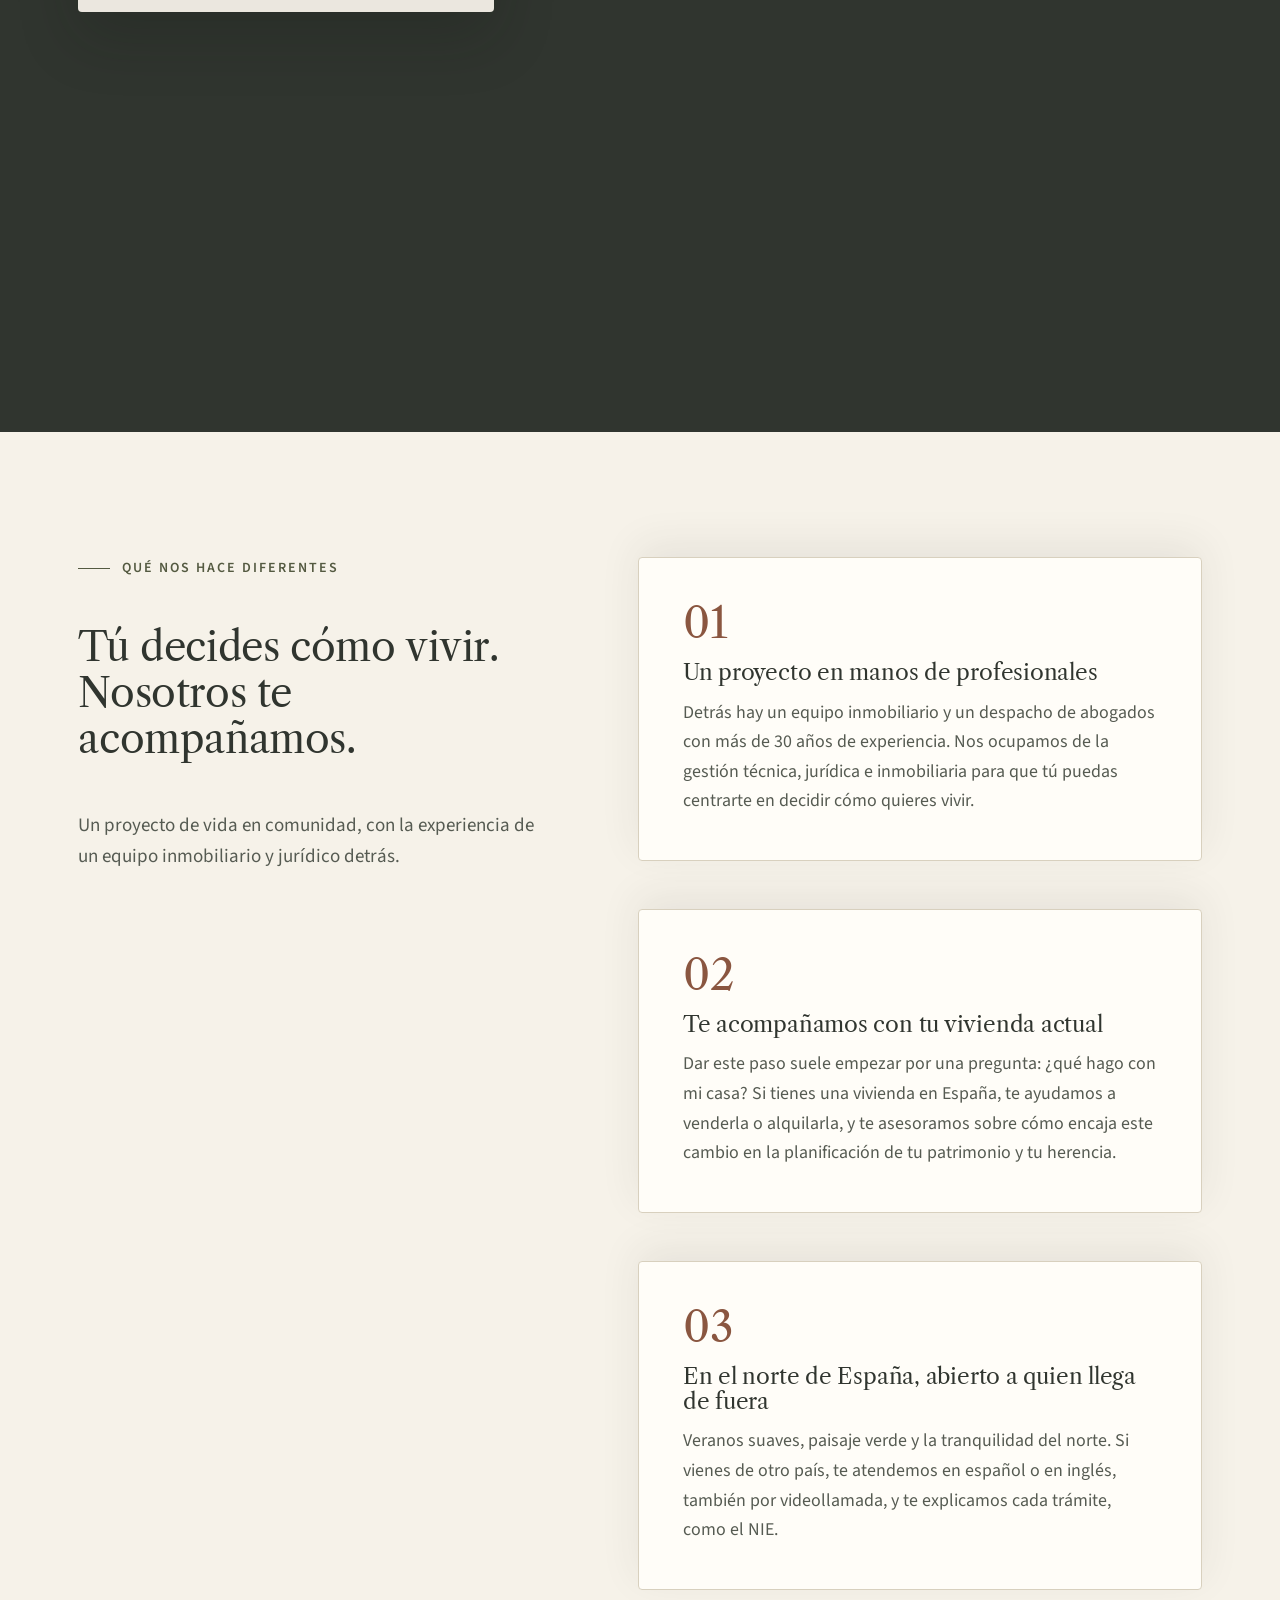
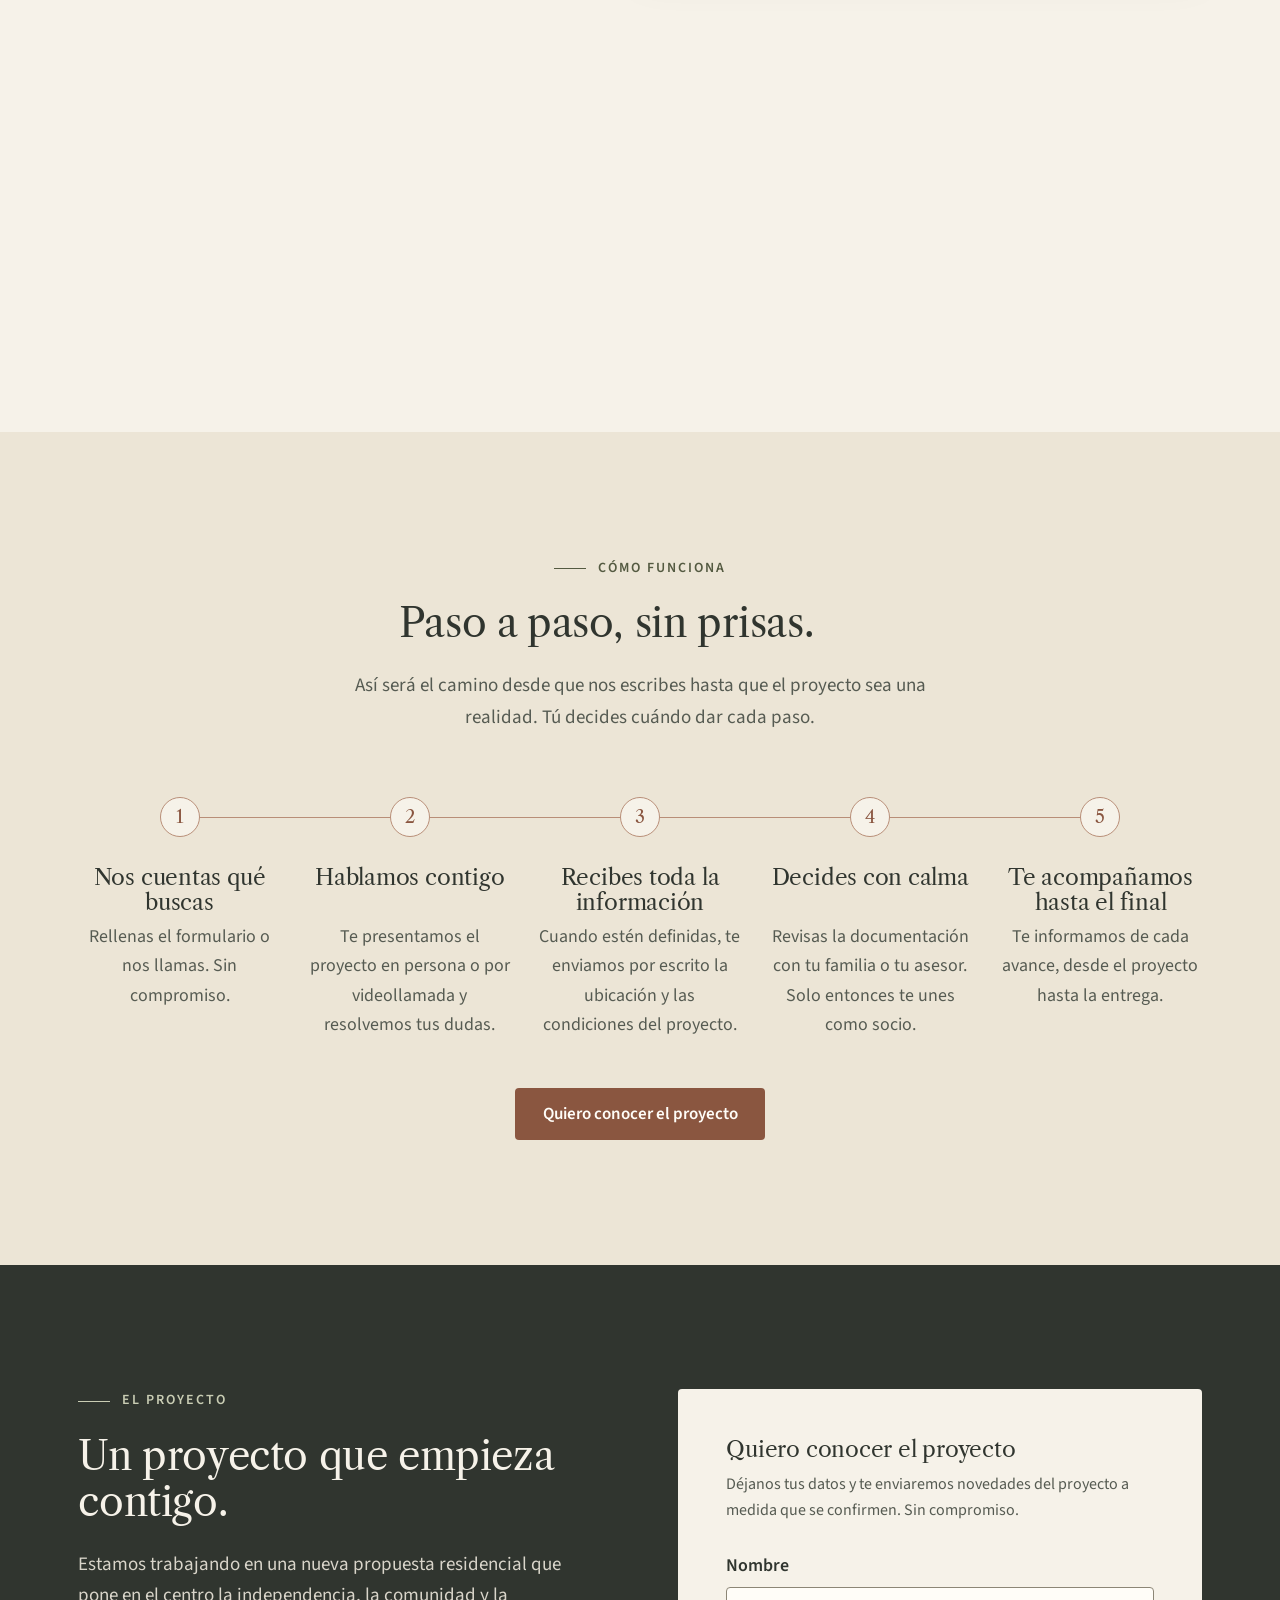
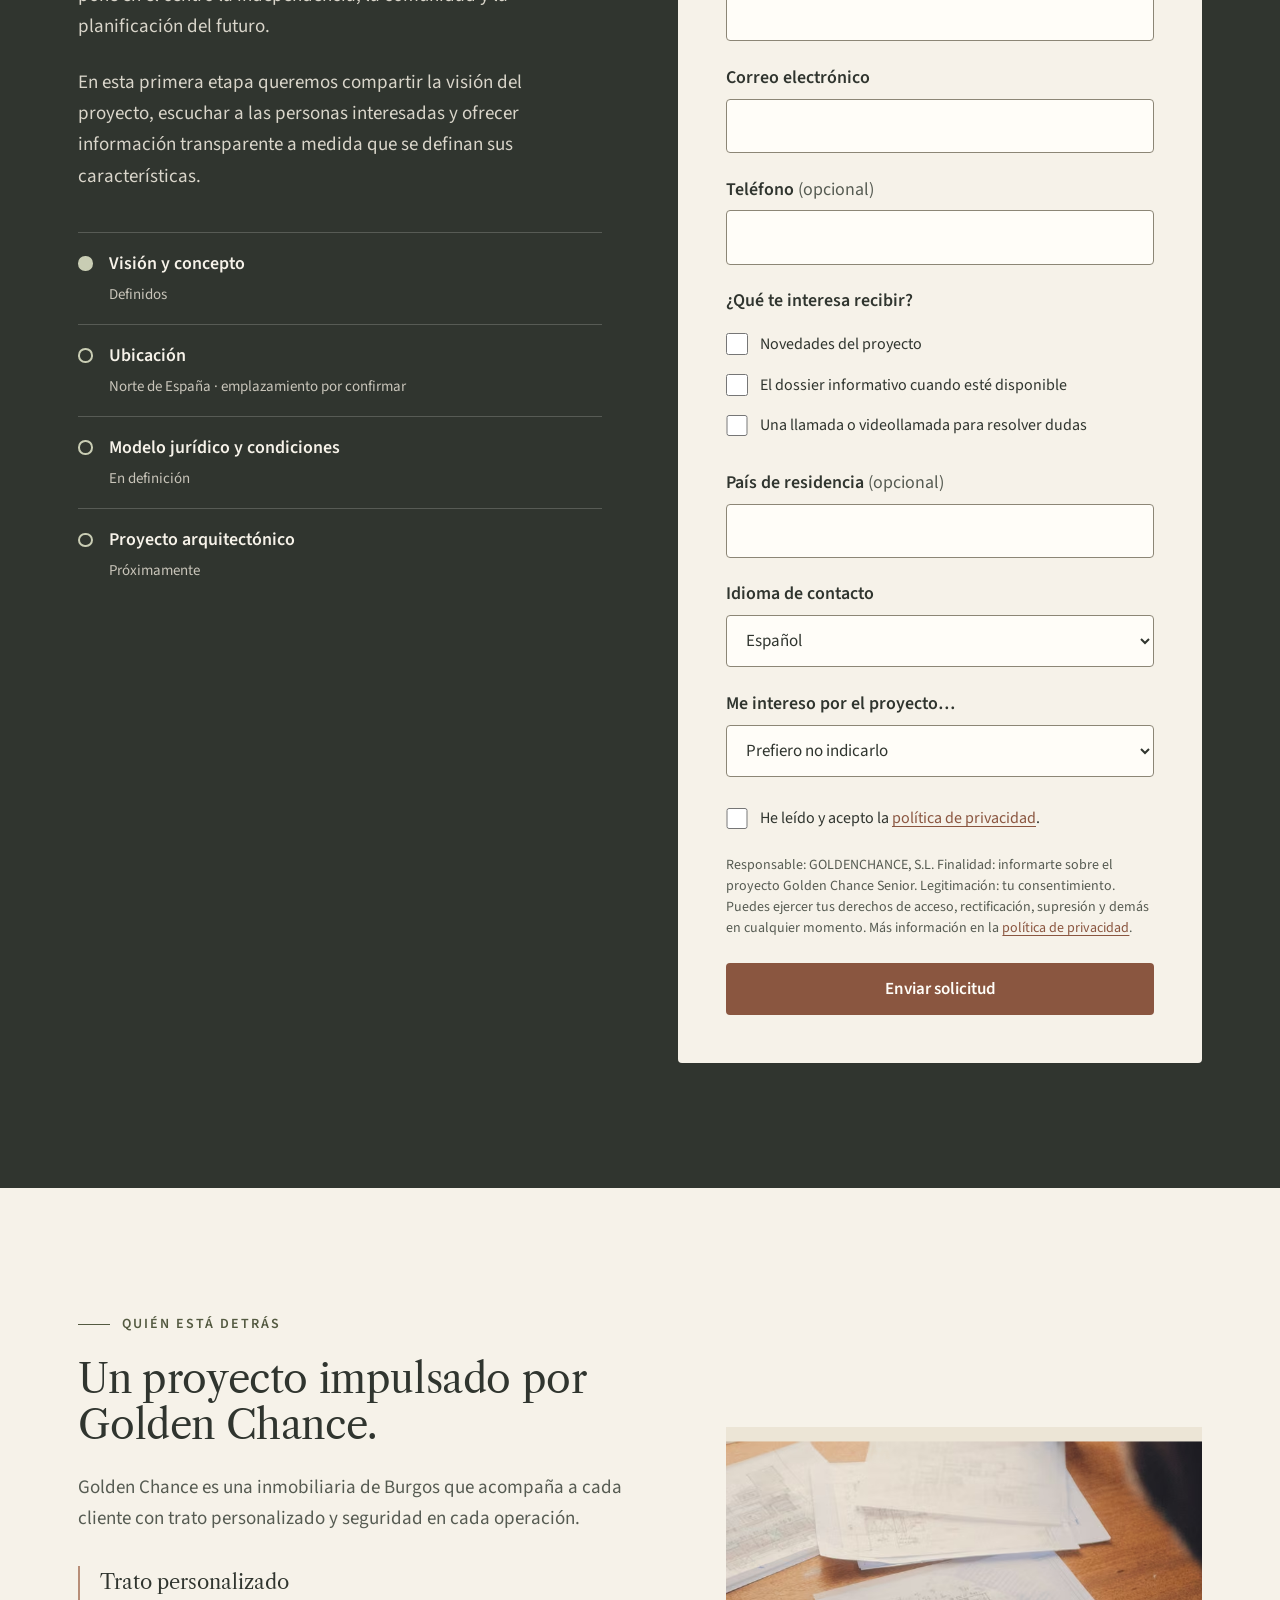
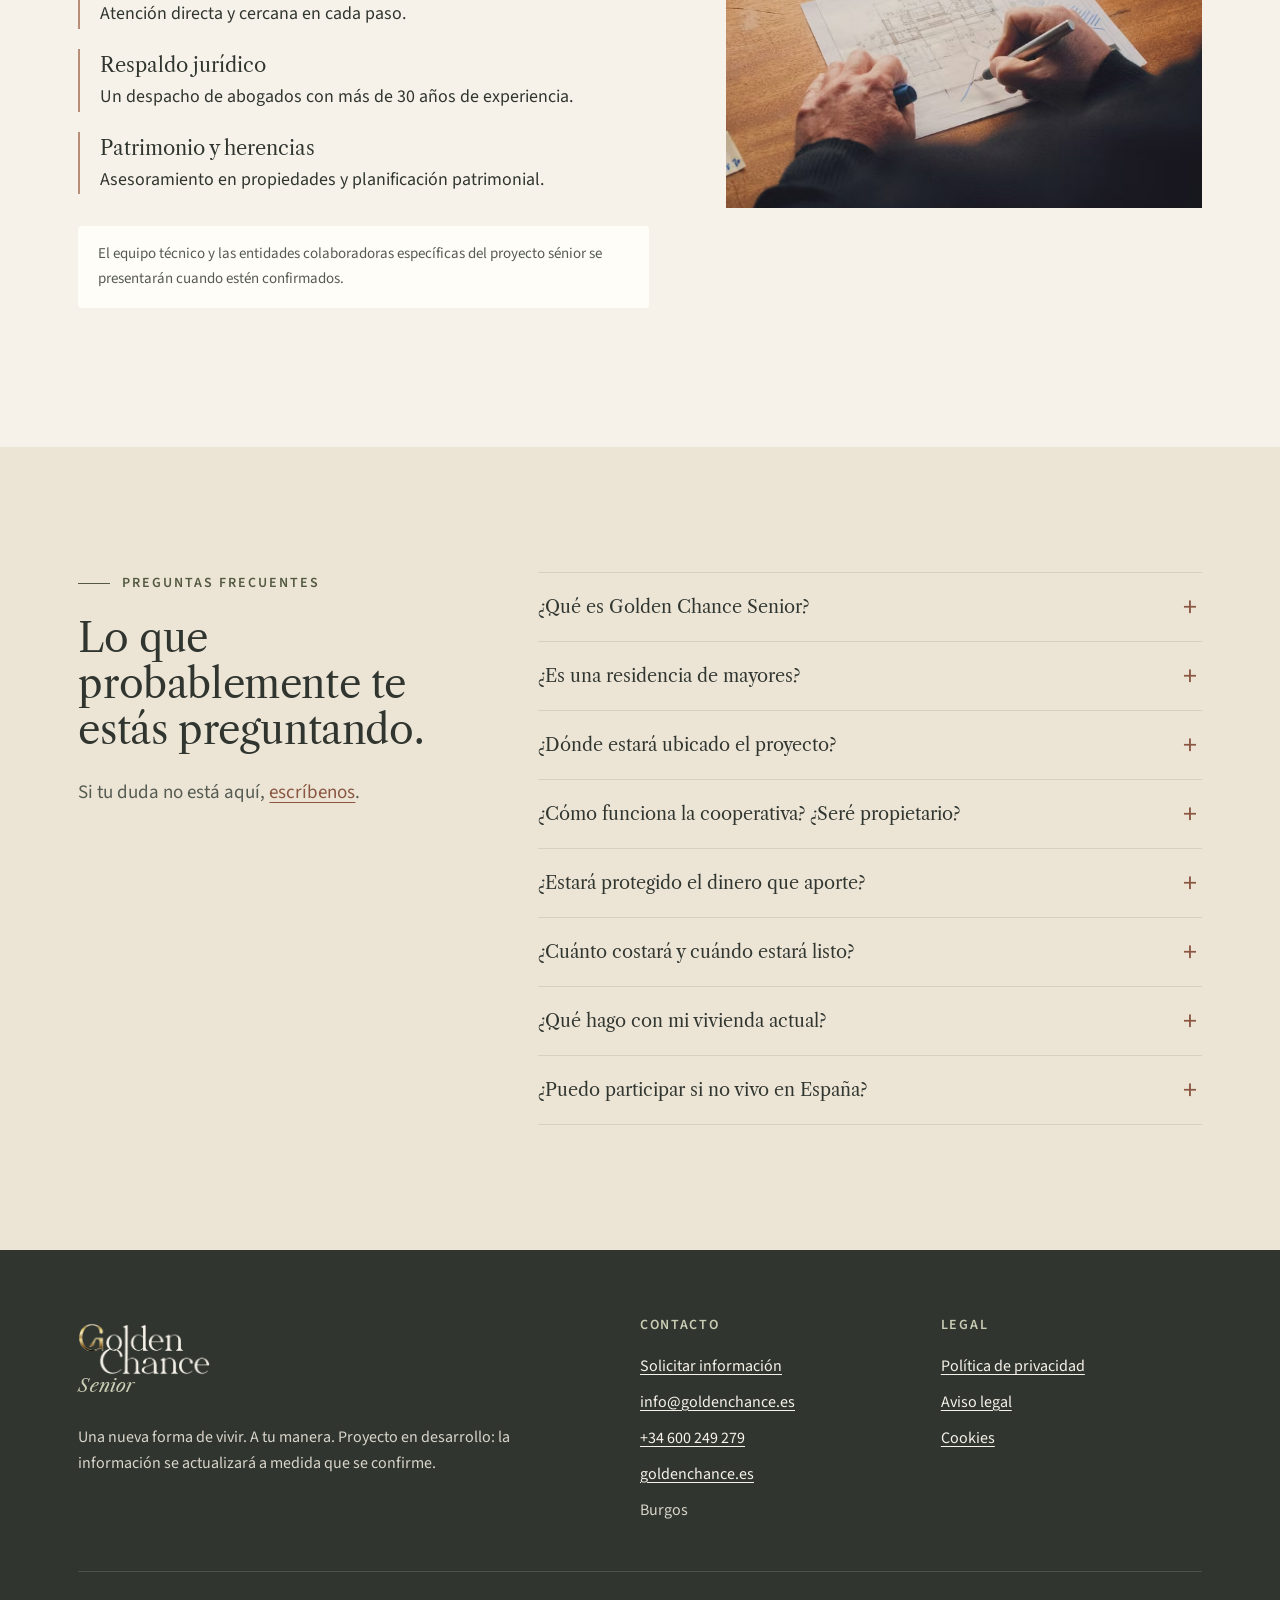
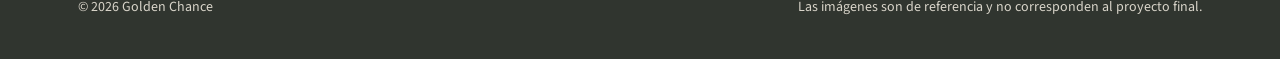
==== commit 0dd96317: "Entorno con apertura propia, índice y tarjetas apiladas en escalera" ====
--- a/index.html
+++ b/index.html
@@ -223,17 +223,13 @@
 
   <!-- Entorno: fondo fijo que cambia de foto mientras el texto pasa por encima -->
   <section class="Setting" id="entorno" aria-labelledby="entorno-title">
-    <div class="Setting-head">
-      <div class="u-container Setting-headInner">
-        <div>
-          <p class="u-eyebrow rv">El entorno</p>
-          <h2 class="Section-title rv" id="entorno-title">Entre el mar y la montaña.</h2>
-        </div>
-        <p class="Section-lead rv">Un entorno de costa, pueblos de piedra y montaña en el norte de España. La ubicación exacta se comunicará cuando esté confirmada.</p>
-      </div>
-    </div>
     <div class="Setting-stage">
-      <picture class="Setting-layer is-active" data-scene="costa">
+      <picture class="Setting-layer is-active" data-scene="intro">
+        <source type="image/avif" srcset="assets/images/entorno-intro-1000.avif 1000w, assets/images/entorno-intro-1920.avif 1920w" sizes="(orientation: portrait) 280vw, 100vw">
+        <source type="image/webp" srcset="assets/images/entorno-intro-1000.webp 1000w, assets/images/entorno-intro-1920.webp 1920w" sizes="(orientation: portrait) 280vw, 100vw">
+        <img class="Setting-img" src="assets/images/entorno-intro-1000.jpg" srcset="assets/images/entorno-intro-1000.jpg 1000w, assets/images/entorno-intro-1920.jpg 1920w" sizes="(orientation: portrait) 280vw, 100vw" width="1920" height="1115" alt="" loading="lazy" decoding="async">
+      </picture>
+      <picture class="Setting-layer" data-scene="costa">
         <source type="image/avif" srcset="assets/images/entorno-costa-1000.avif 1000w, assets/images/entorno-costa-1920.avif 1920w" sizes="(orientation: portrait) 300vw, 100vw">
         <source type="image/webp" srcset="assets/images/entorno-costa-1000.webp 1000w, assets/images/entorno-costa-1920.webp 1920w" sizes="(orientation: portrait) 300vw, 100vw">
         <img class="Setting-img" src="assets/images/entorno-costa-1000.jpg" srcset="assets/images/entorno-costa-1000.jpg 1000w, assets/images/entorno-costa-1920.jpg 1920w" sizes="(orientation: portrait) 300vw, 100vw" width="1920" height="1440" alt="Acantilados verdes sobre el mar Cantábrico en un día despejado" loading="lazy" decoding="async">
@@ -255,6 +251,13 @@
       </ol>
     </div>
     <div class="Setting-scroll">
+      <div class="u-container Setting-panel" data-scene="intro">
+        <div class="Setting-intro">
+          <p class="u-eyebrow">El entorno</p>
+          <h2 class="Setting-heading" id="entorno-title">Entre el mar y la montaña.</h2>
+          <p class="Setting-lead">Un entorno de costa, pueblos de piedra y montaña en el norte de España. La ubicación exacta se comunicará cuando esté confirmada.</p>
+        </div>
+      </div>
       <div class="u-container Setting-panel" data-scene="costa">
         <article class="Setting-card rv">
           <h3 class="Setting-title">El mar Cantábrico</h3>
--- a/css/home.css
+++ b/css/home.css
@@ -368,17 +368,6 @@
   background-color: var(--color-charcoal);
 }
 
-/* Cabecera normal; después, una foto por tarjeta */
-.Setting-head {
-  padding-block: var(--space-section) clamp(3rem, 6vw, 5rem);
-  background-color: var(--color-ivory);
-}
-
-.Setting-headInner {
-  display: grid;
-  gap: 1.5rem;
-}
-
 .Setting-stage {
   position: sticky;
   top: 0;
@@ -420,6 +409,34 @@
   display: none;
 }
 
+/* Apertura: título grande en blanco sobre la foto de bosque y niebla */
+.Setting-panel:first-child {
+  min-height: 100vh;
+  min-height: 100svh;
+}
+
+.Setting-intro {
+  max-width: 42rem;
+  color: var(--color-white);
+  text-shadow: 0 2px 24px rgb(20 24 18 / 0.35);
+}
+
+.Setting-intro .u-eyebrow {
+  color: rgb(255 253 248 / 0.85);
+}
+
+.Setting-heading {
+  margin-bottom: 1.25rem;
+  font-size: var(--text-h1);
+}
+
+.Setting-lead {
+  max-width: 34rem;
+  margin: 0;
+  font-size: var(--text-lead);
+  opacity: 0.92;
+}
+
 .Setting-layer[data-scene="costa"] .Setting-img {
   object-position: 62% 50%;
 }
@@ -473,12 +490,15 @@
   transition: color var(--duration-600) var(--ease-out);
 }
 
+/* La línea ocupa siempre 3rem; inactiva se ve a la mitad, pegada al
+   texto, y activa se alarga hacia la izquierda sin tocar la palabra */
 .Setting-indexItem::before {
   content: "";
-  width: 1.5rem;
+  width: 3rem;
   height: 1px;
   background-color: currentColor;
-  transform-origin: 0 50%;
+  transform: scaleX(0.5);
+  transform-origin: 100% 50%;
   transition: transform var(--duration-600) var(--ease-out);
 }
 
@@ -487,7 +507,7 @@
 }
 
 .Setting-indexItem.is-active::before {
-  transform: scaleX(2);
+  transform: none;
 }
 
 /* ==========================================================
@@ -508,13 +528,21 @@
   counter-reset: diff;
 }
 
+/* Hueco final dentro de la lista: mantiene las tres tarjetas apiladas
+   un momento antes de que la sección siga subiendo */
+.Diff-list::after {
+  content: "";
+  height: 30vh;
+}
+
 /* Tarjetas que se apilan: cada una se queda fija un poco más abajo
    que la anterior y la siguiente sube por encima */
 .Diff-item {
   --stack: 0;
+  --stack-step: 8.25rem;
   counter-increment: diff;
   position: sticky;
-  top: calc(6rem + var(--stack) * 1rem);
+  top: calc(5.5rem + var(--stack) * var(--stack-step));
   padding: clamp(1.75rem, 4vw, 2.75rem);
   border: 1px solid var(--color-line);
   border-radius: var(--radius);
@@ -1047,7 +1075,7 @@
   }
 
   /* Las tarjetas se alternan: la de los pueblos va a la derecha */
-  .Setting-panel:nth-child(2) {
+  .Setting-panel:nth-child(3) {
     justify-content: flex-end;
   }
 
@@ -1075,14 +1103,12 @@
     padding-top: 2.75rem;
   }
 
-  .Ways-head,
-  .Setting-headInner {
+  .Ways-head {
     grid-template-columns: 1fr 1fr;
     align-items: end;
   }
 
-  .Ways-head .Section-lead,
-  .Setting-headInner .Section-lead {
+  .Ways-head .Section-lead {
     margin: 0;
   }
 
@@ -1095,7 +1121,7 @@
 
   .Diff-head {
     position: sticky;
-    top: 8rem;
+    top: 6.5rem;
     margin-bottom: 0;
   }
 
@@ -1104,7 +1130,8 @@
   }
 
   .Diff-item {
-    top: calc(8rem + var(--stack) * 1.25rem);
+    --stack-step: 9rem;
+    top: calc(6.5rem + var(--stack) * var(--stack-step));
   }
 
   .Community {
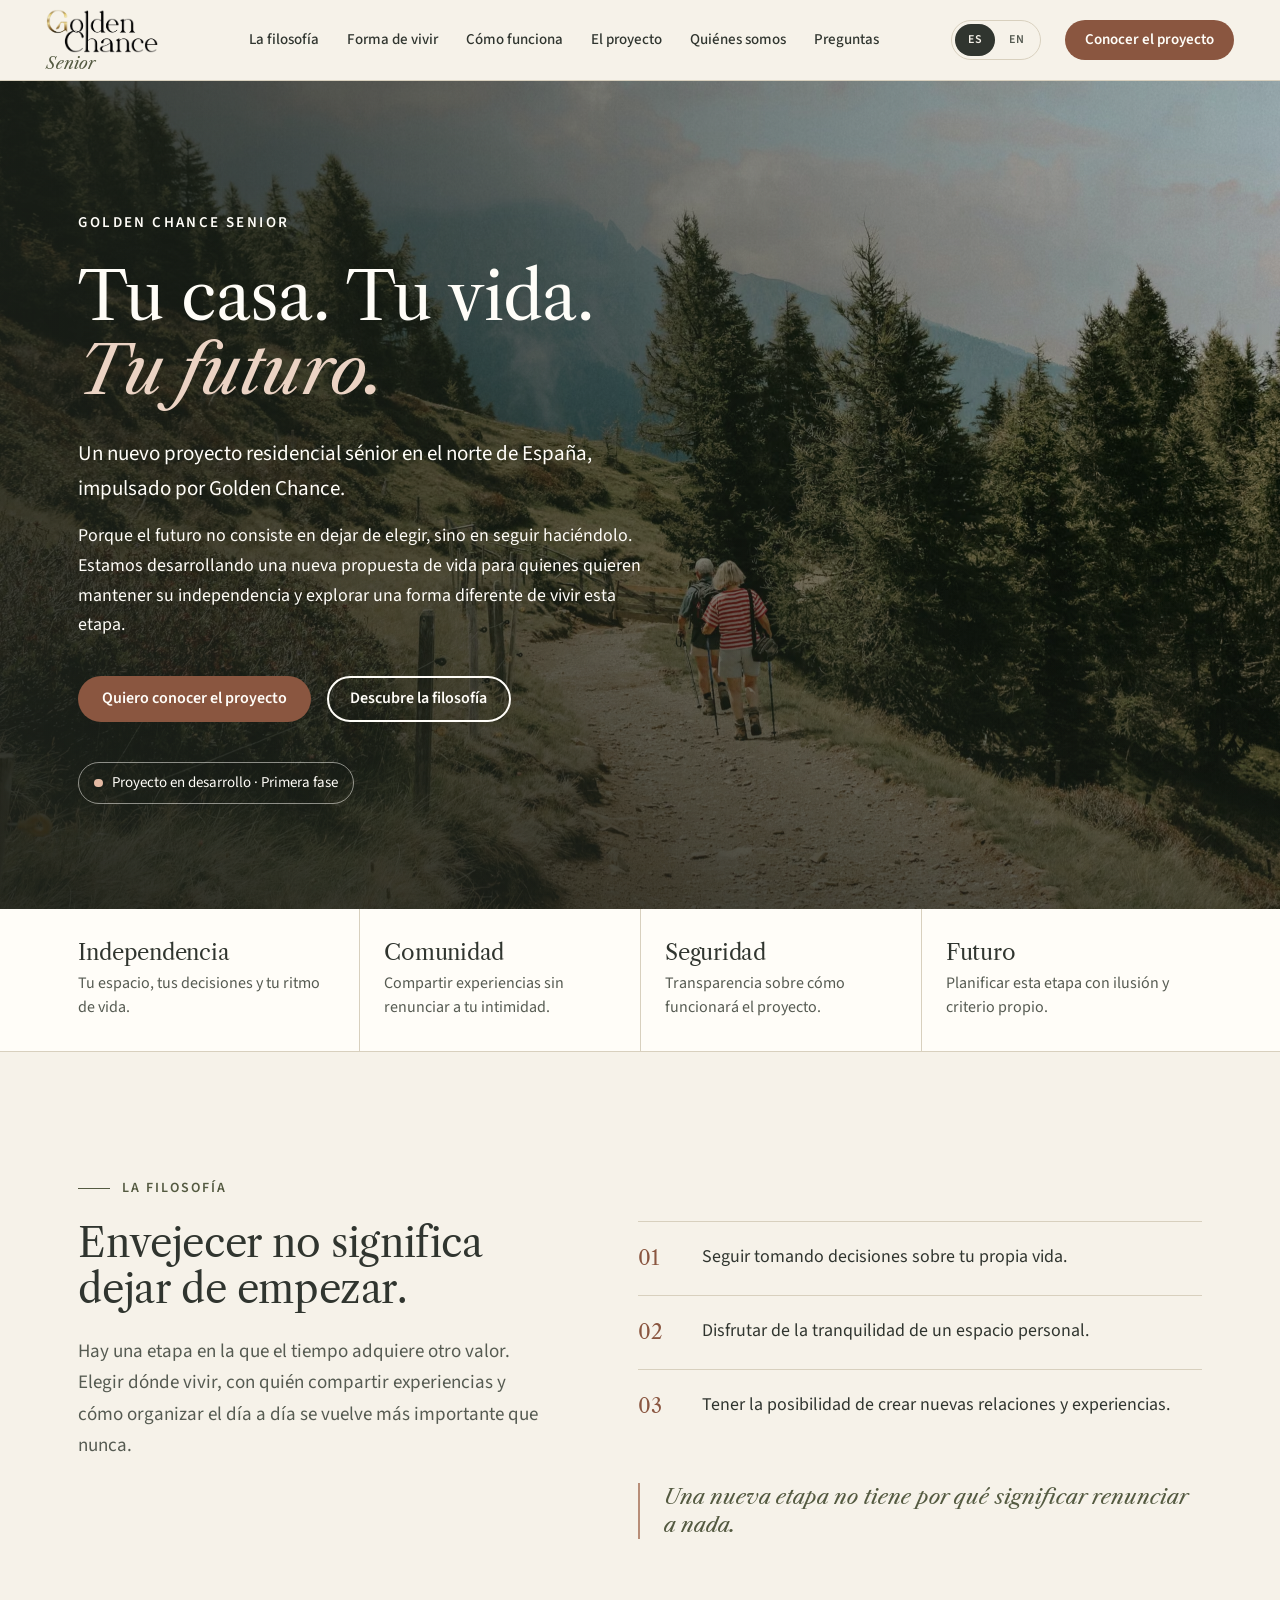
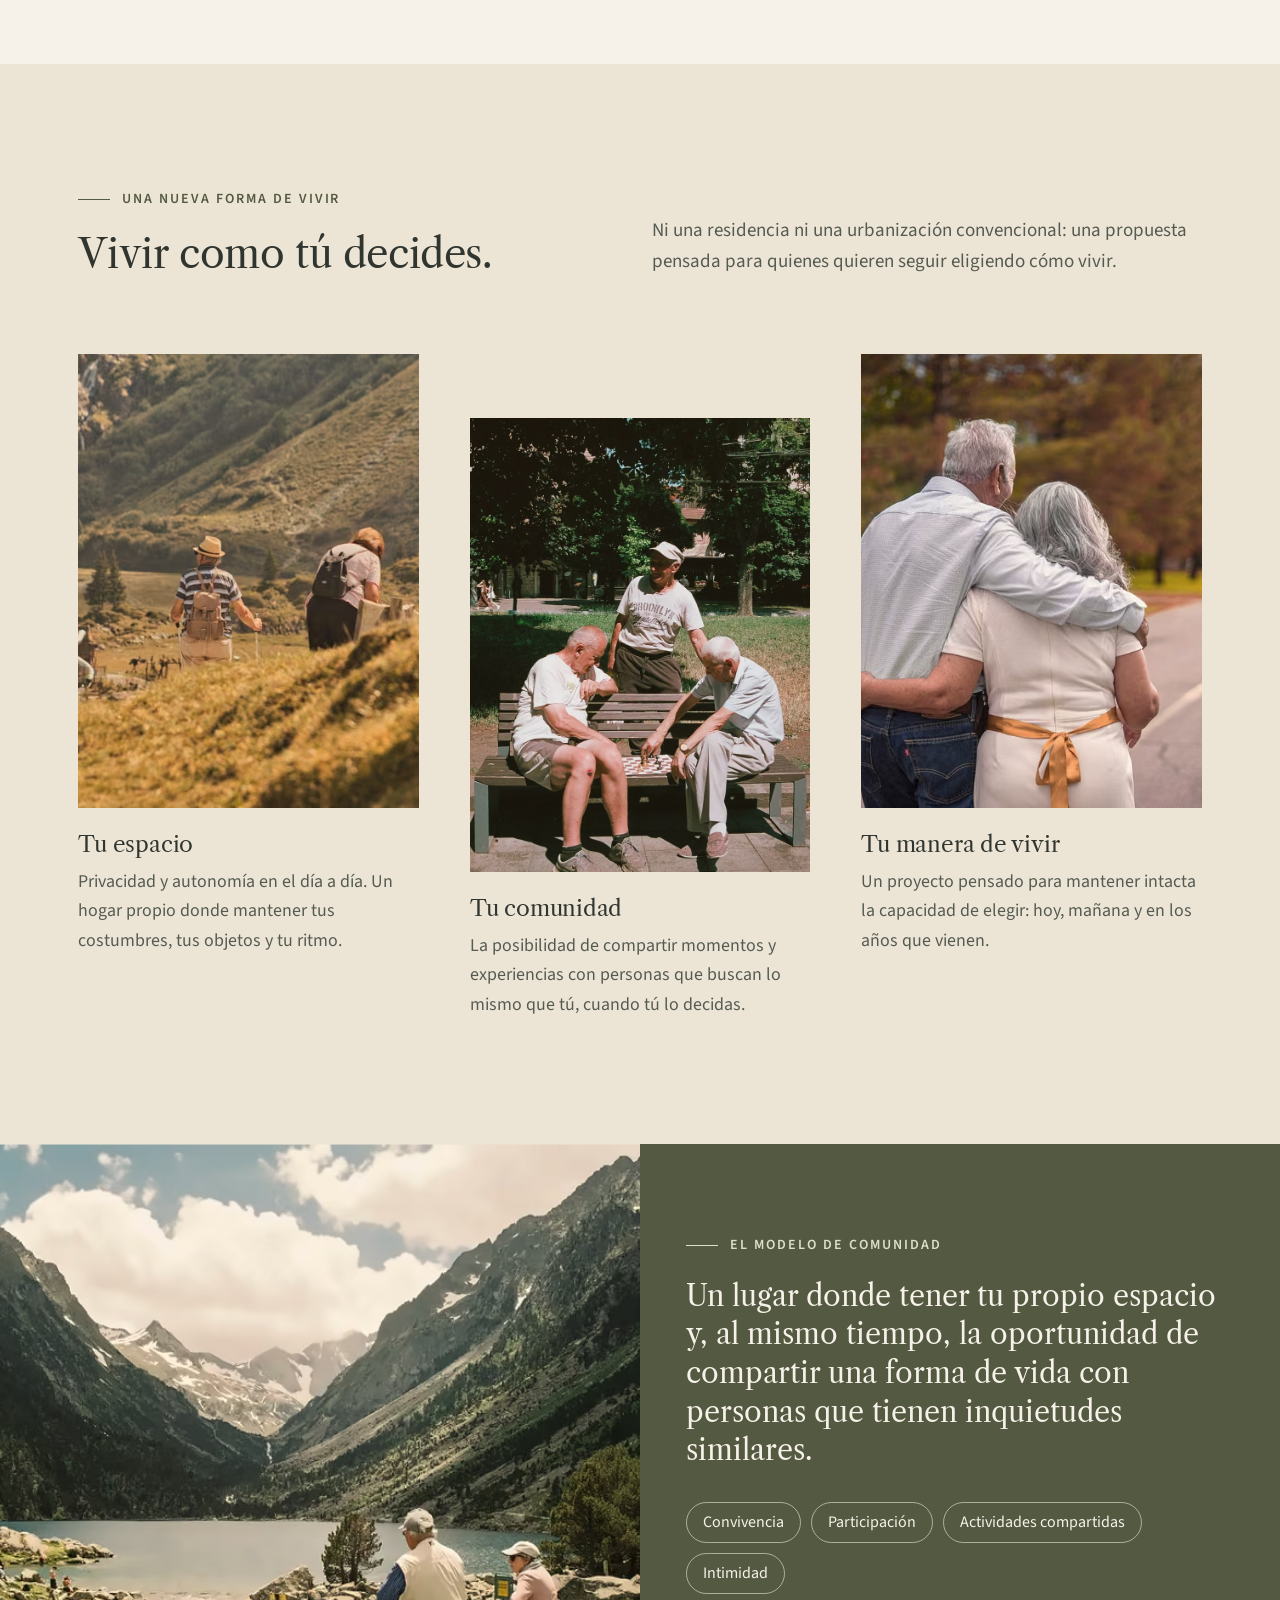
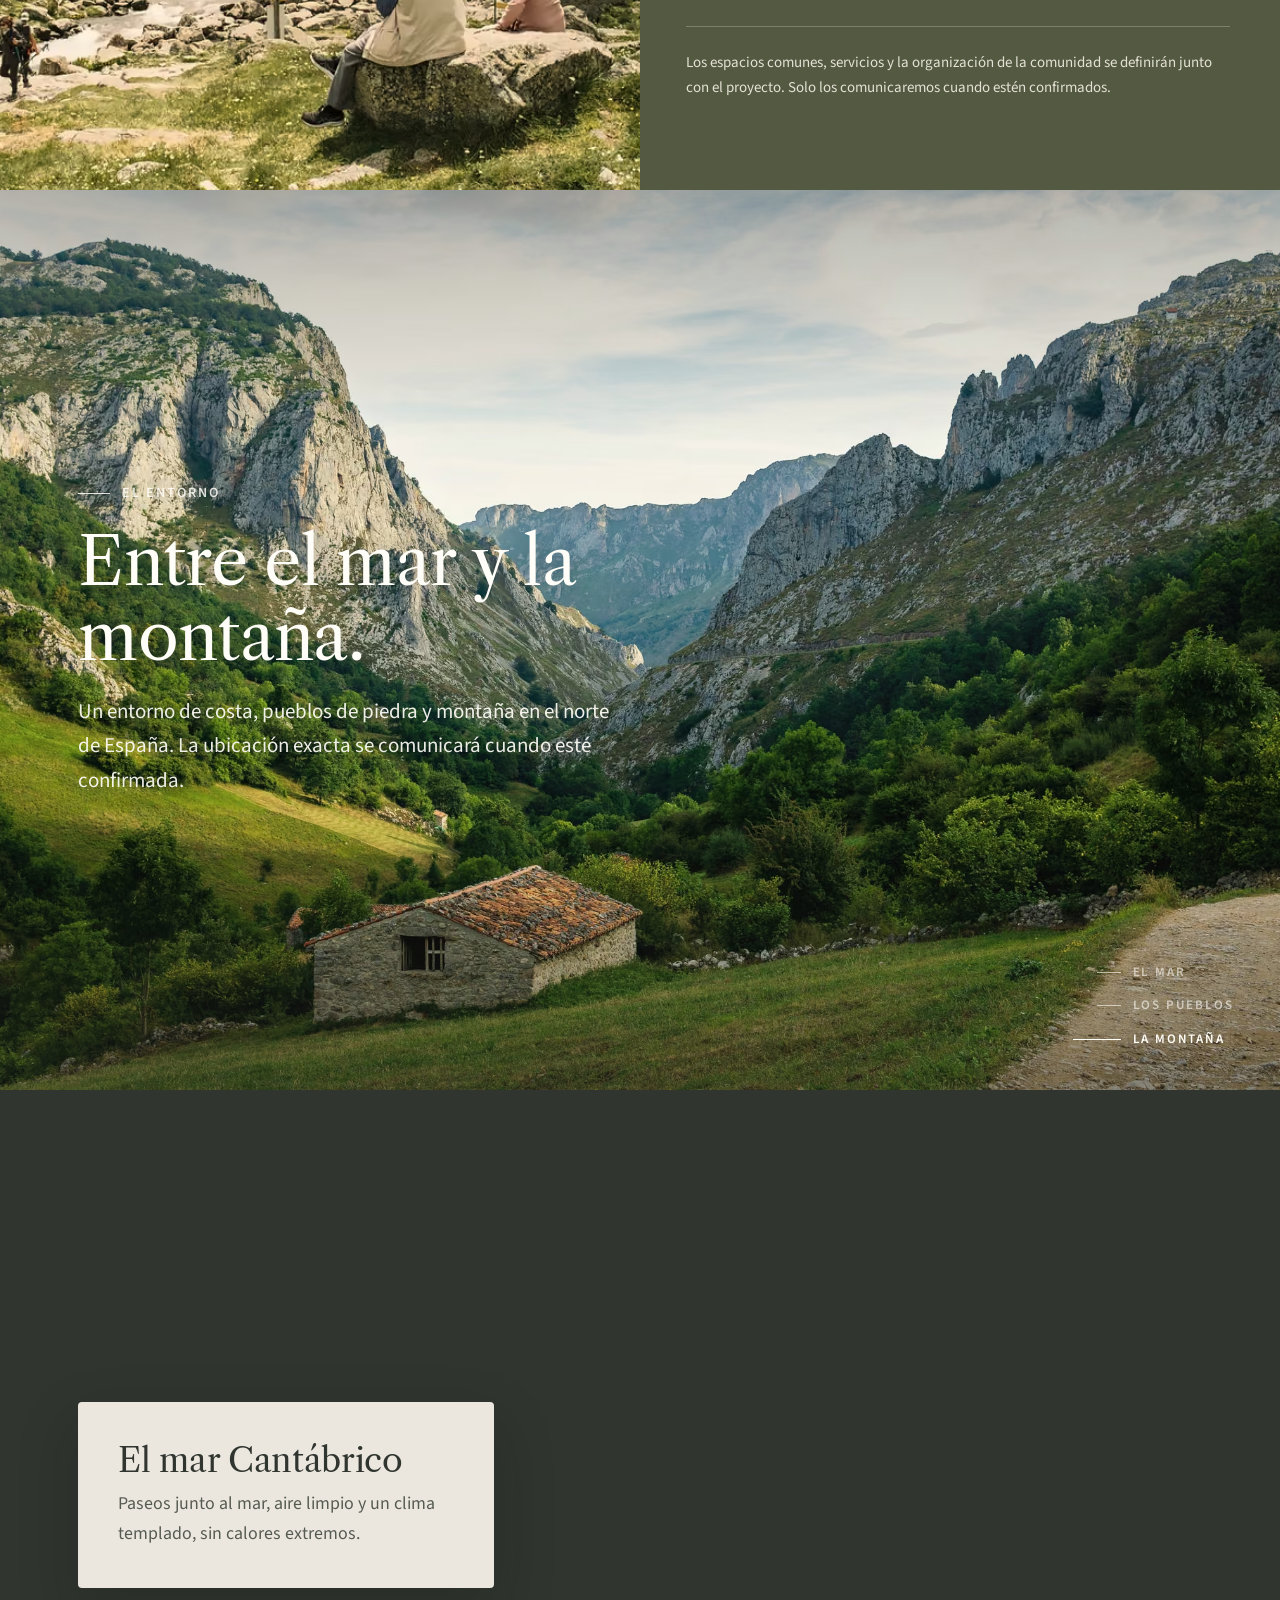
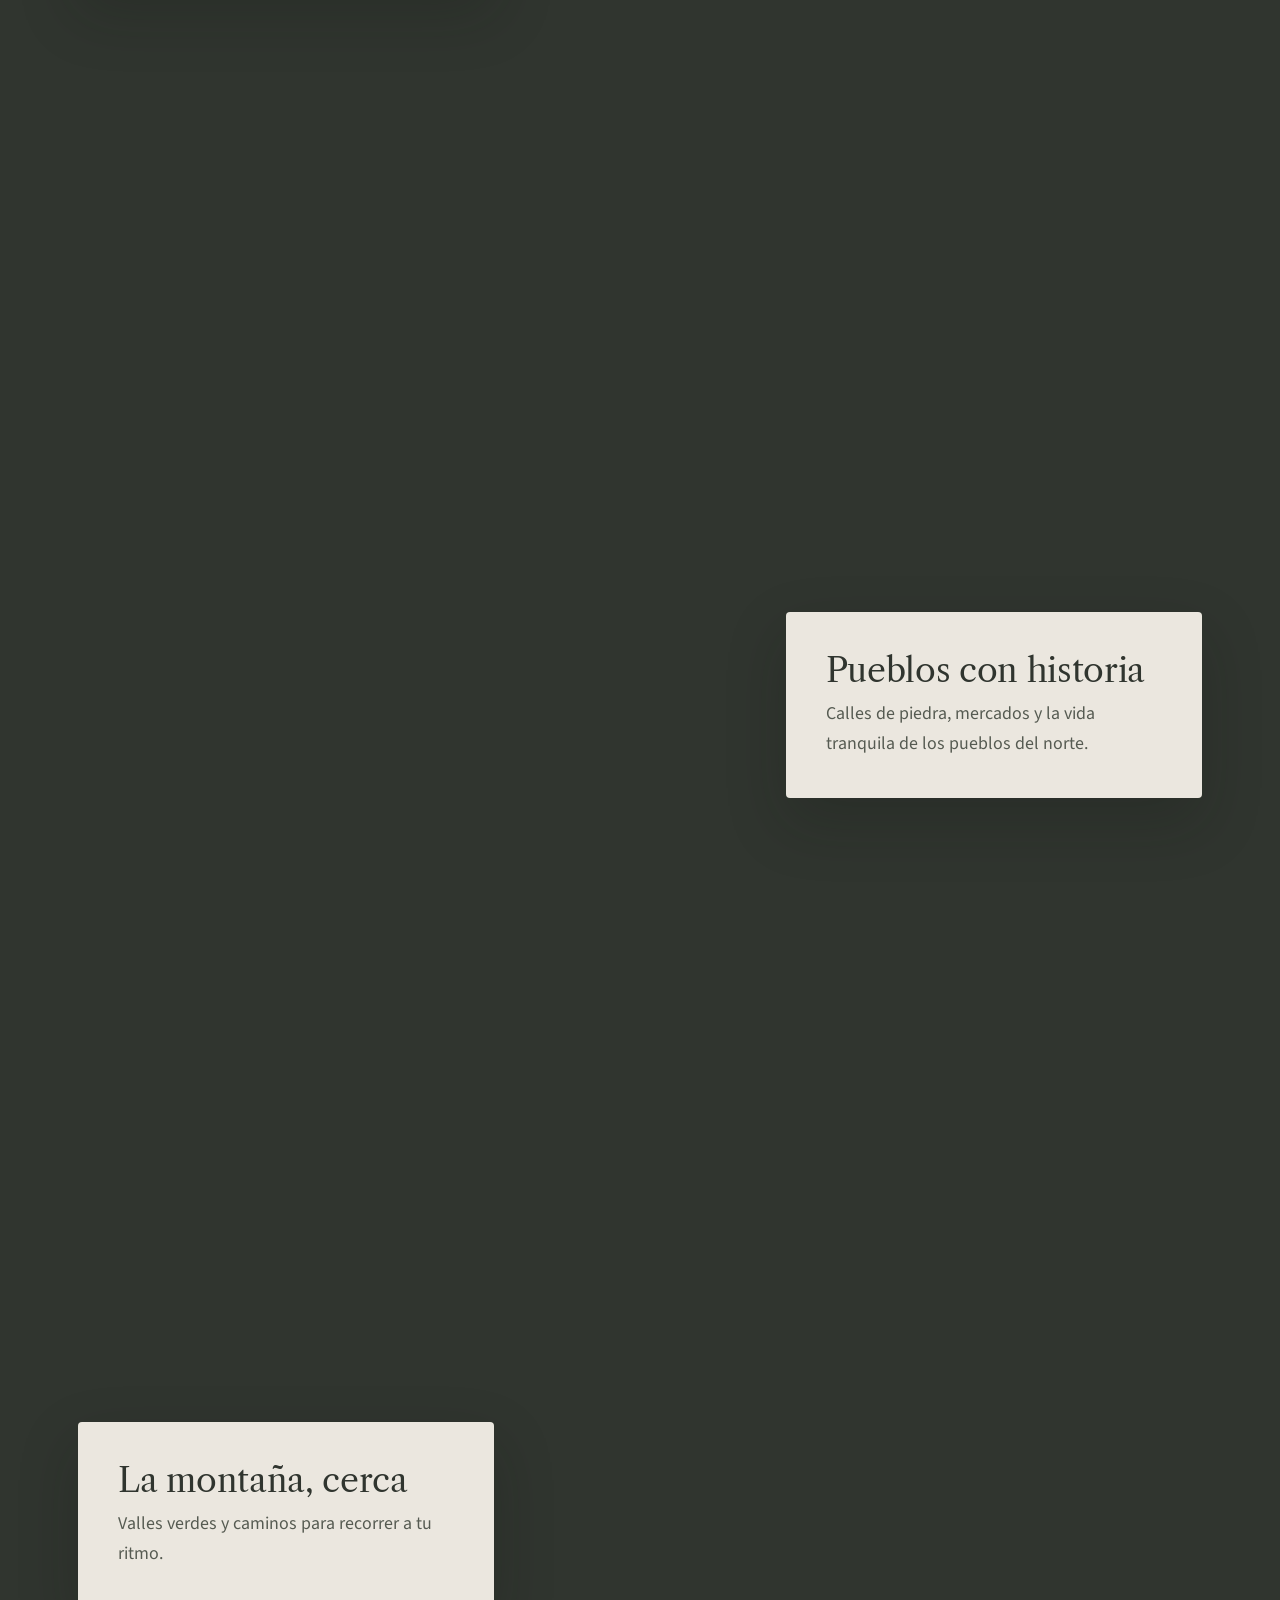
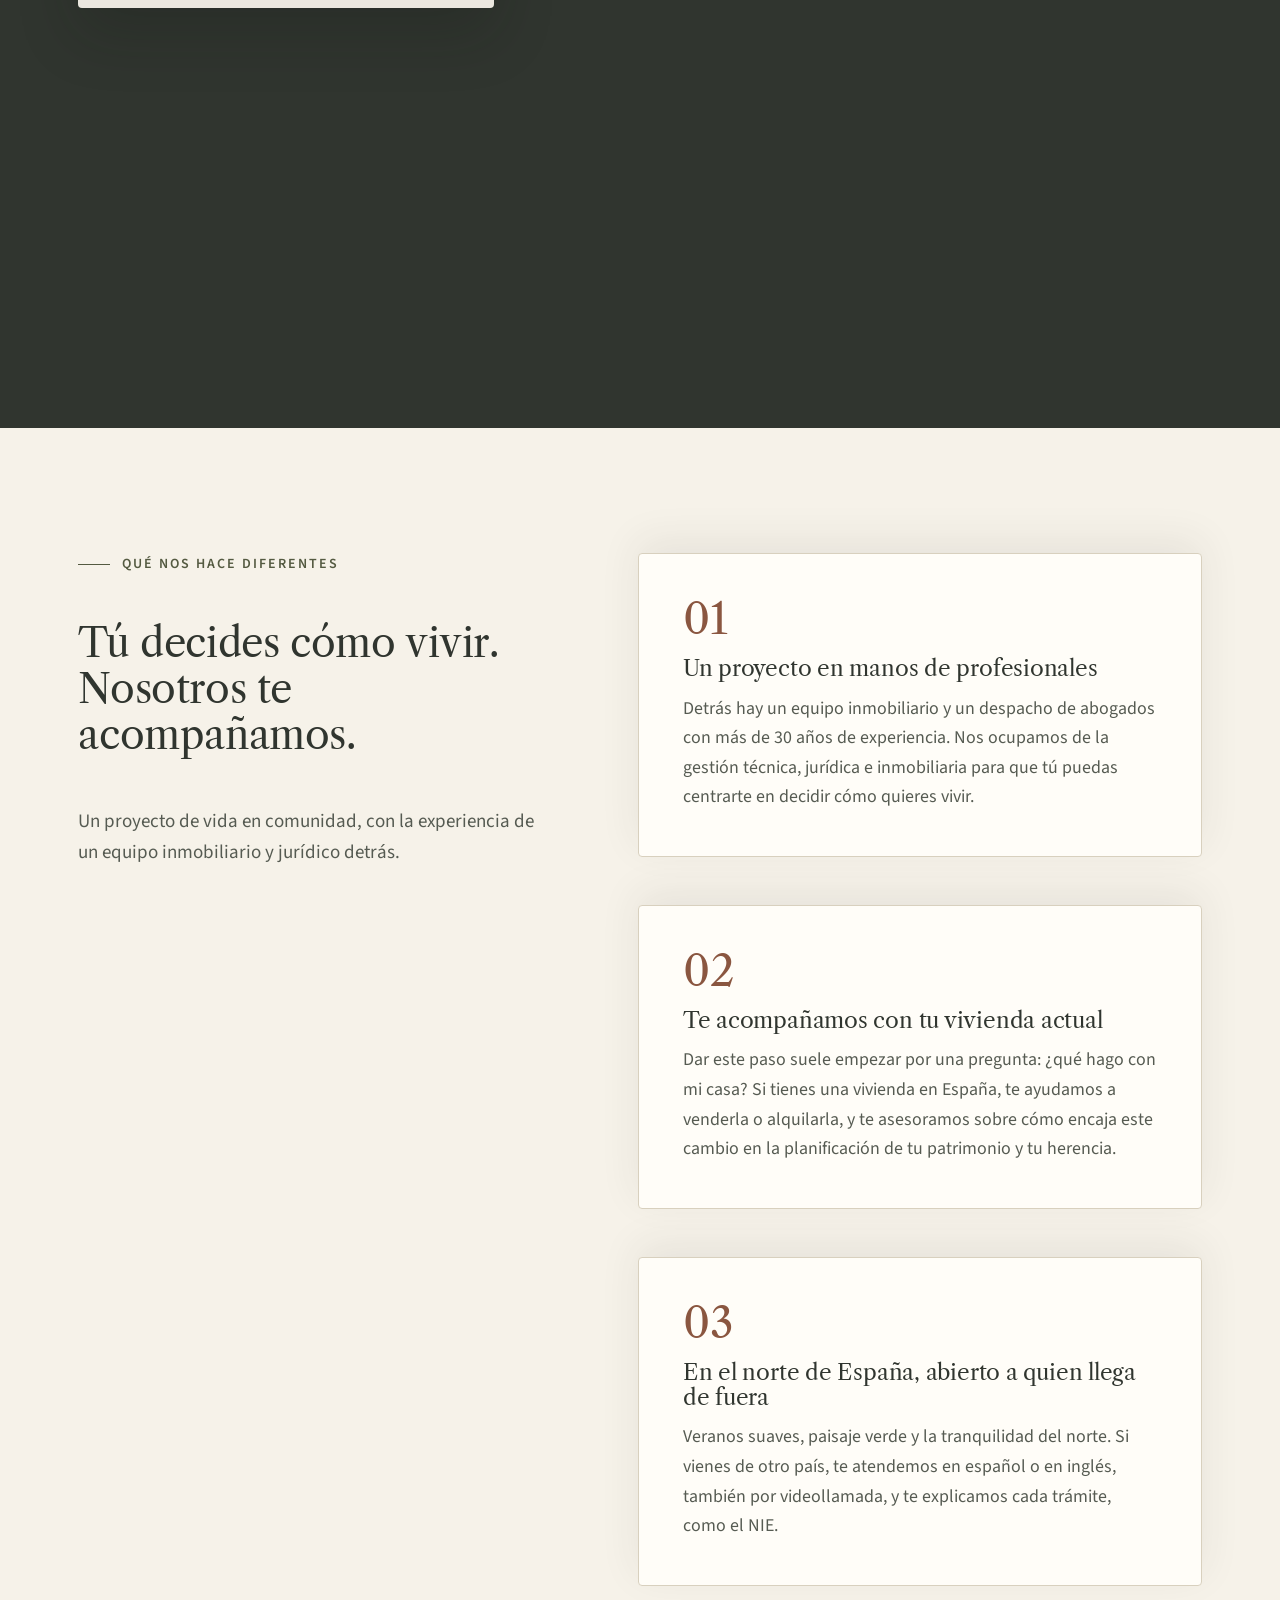
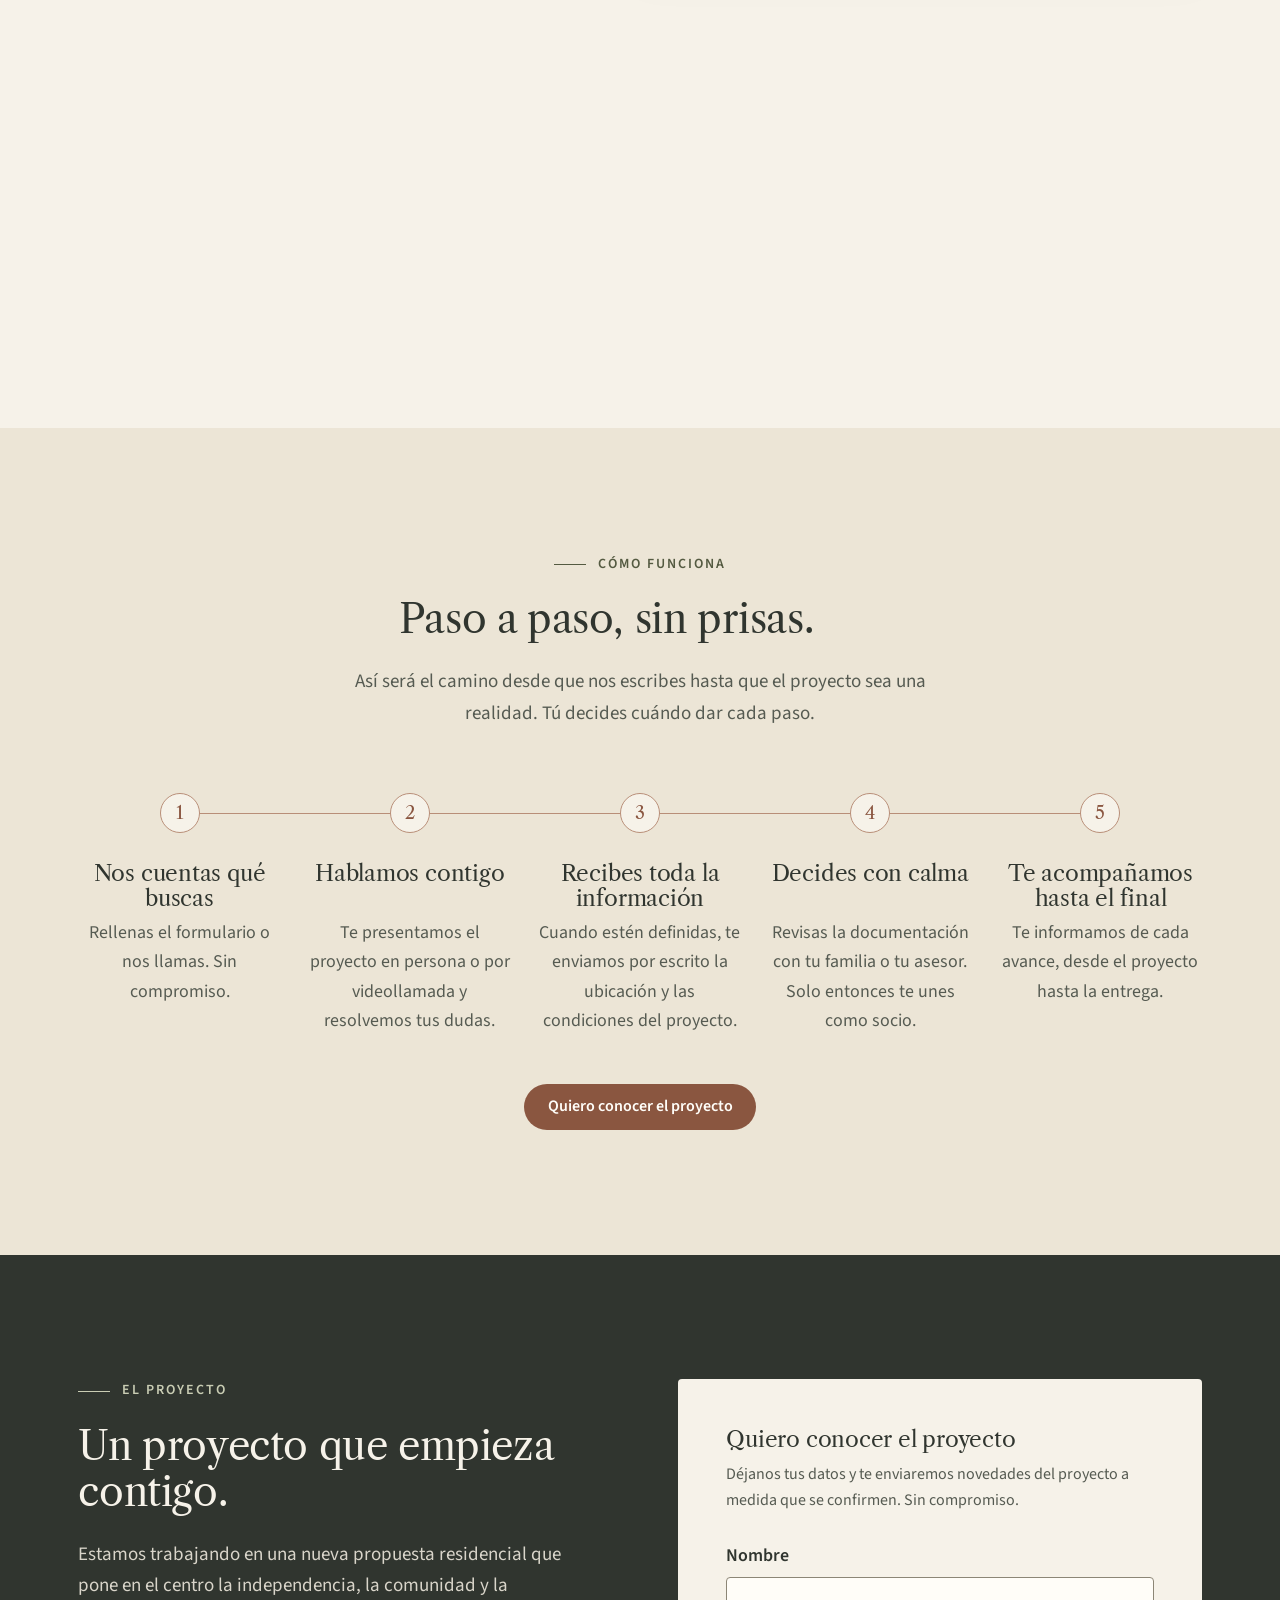
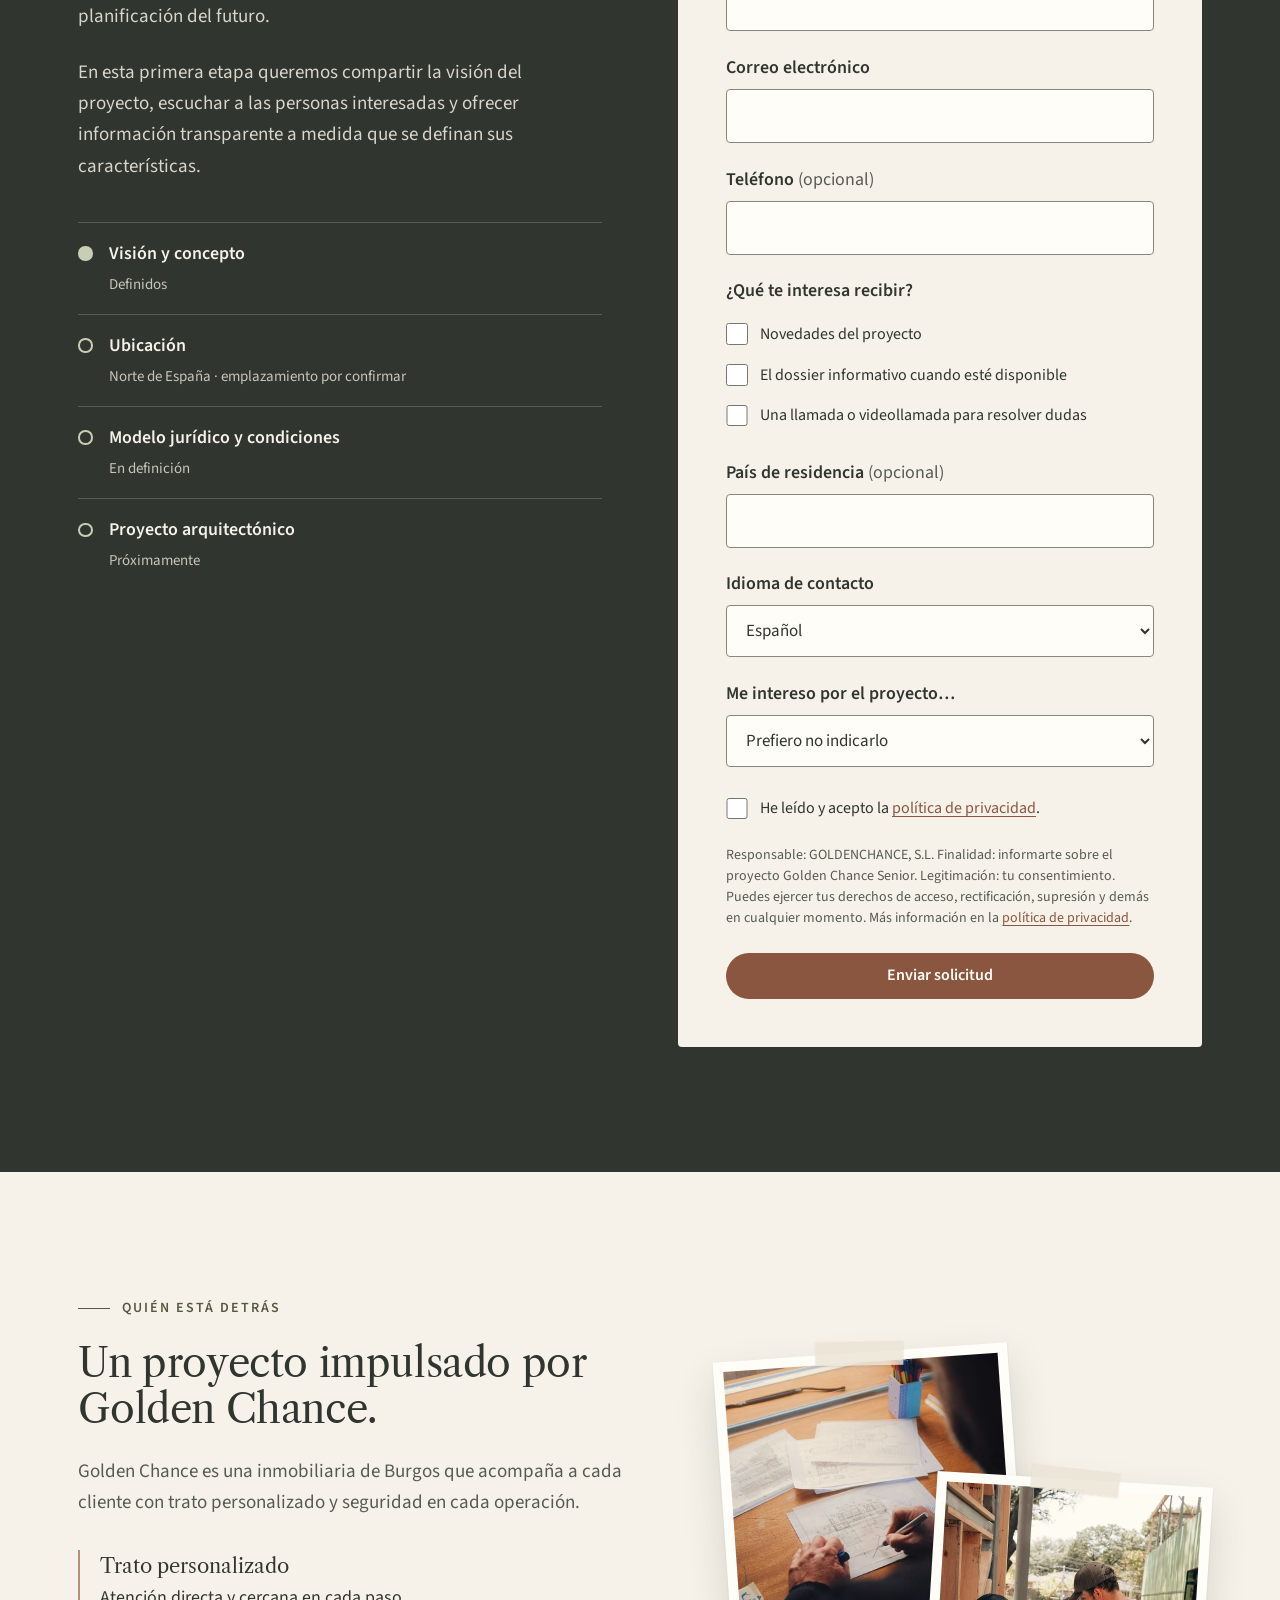
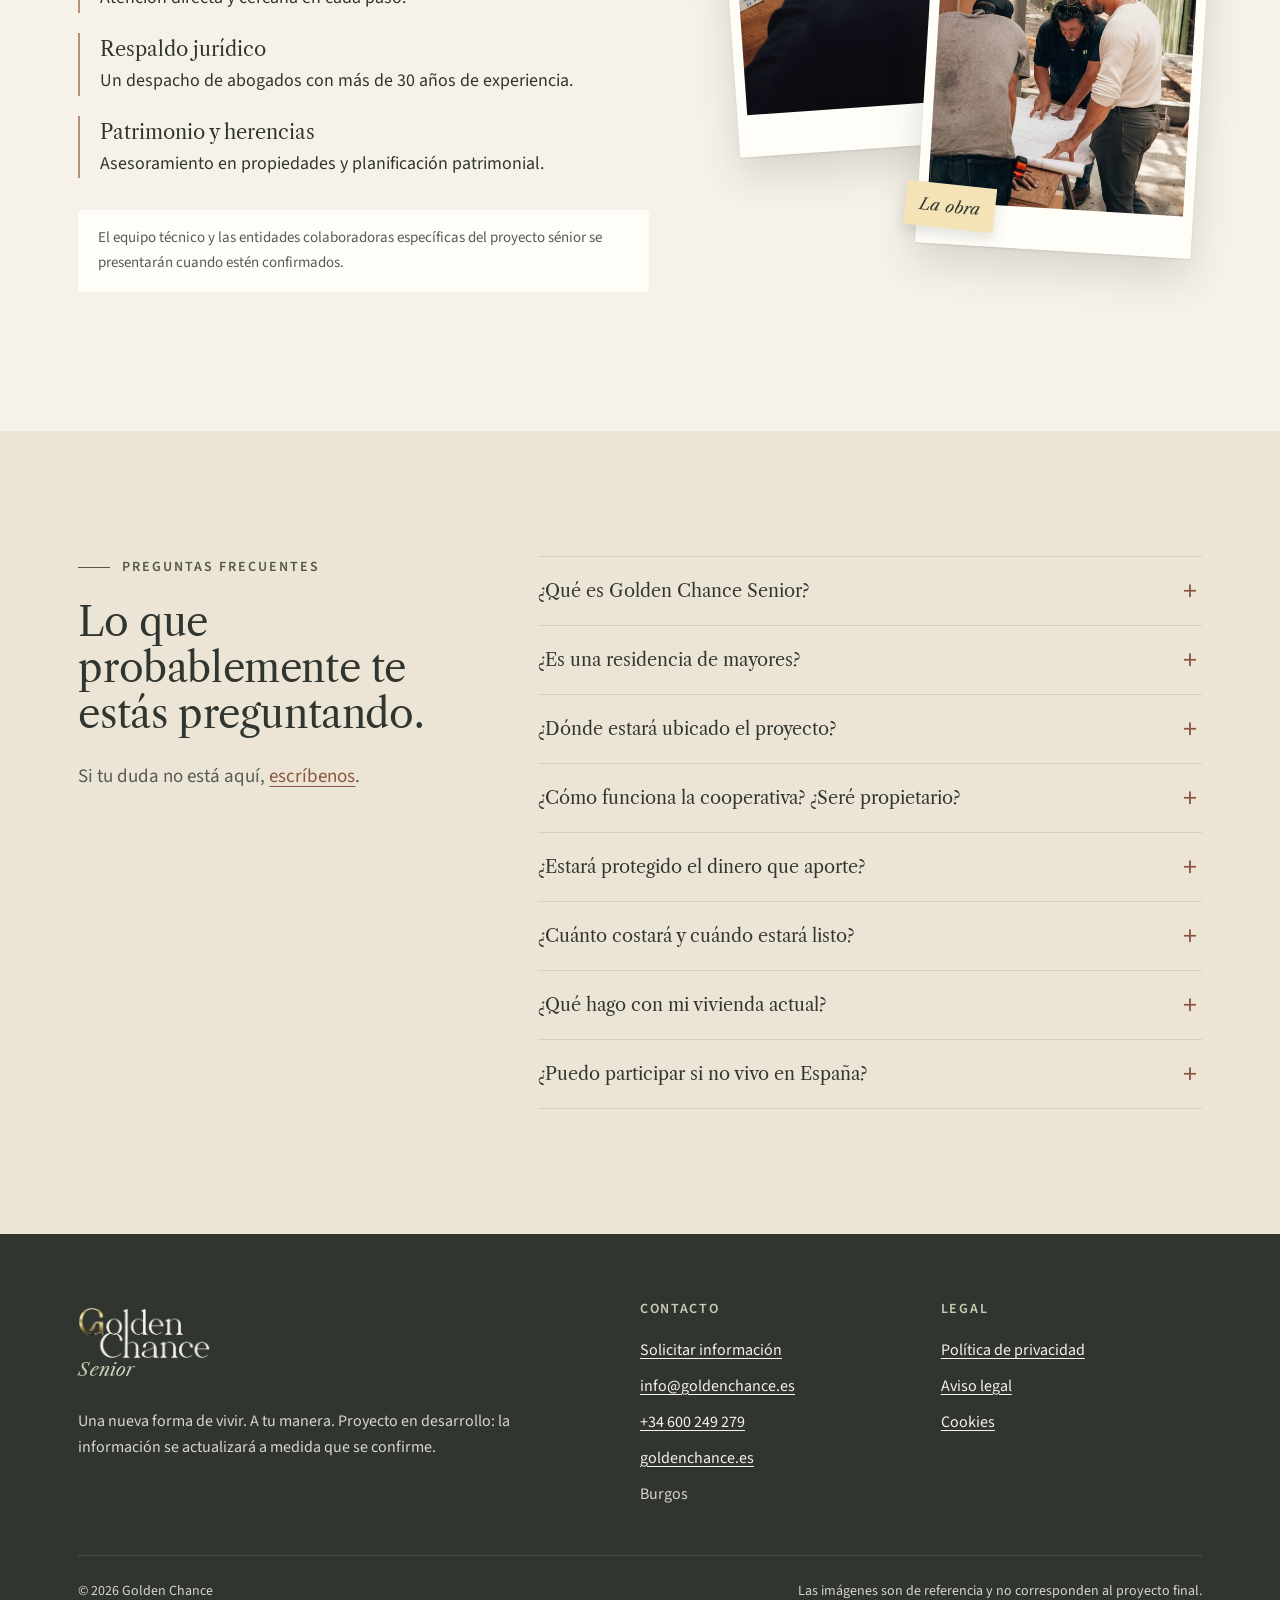
==== commit bc6daabb: "Botones pastilla, fotos limpias, Quiénes somos con pósits y tarjetas arrastrables" ====
--- a/index.html
+++ b/index.html
@@ -202,9 +202,9 @@
   <section class="Community" id="comunidad" aria-labelledby="comunidad-title">
     <figure class="Photo Community-media rv-img is-parallax">
       <picture>
-        <source type="image/avif" srcset="assets/images/06-lago-montana-800.avif 800w, assets/images/06-lago-montana-1400.avif 1400w" sizes="(min-width: 896px) 55vw, 140vw">
-        <source type="image/webp" srcset="assets/images/06-lago-montana-800.webp 800w, assets/images/06-lago-montana-1400.webp 1400w" sizes="(min-width: 896px) 55vw, 140vw">
-        <img class="Photo-img" src="assets/images/06-lago-montana-800.jpg" srcset="assets/images/06-lago-montana-800.jpg 800w, assets/images/06-lago-montana-1400.jpg 1400w" sizes="(min-width: 896px) 55vw, 140vw" width="1400" height="928" alt="Una pareja mayor descansa sobre una roca frente a un lago de montaña" loading="lazy" decoding="async">
+        <source type="image/avif" srcset="assets/images/06-lago-montana-1000.avif 1000w, assets/images/06-lago-montana-2000.avif 2000w" sizes="(min-width: 896px) 55vw, 140vw">
+        <source type="image/webp" srcset="assets/images/06-lago-montana-1000.webp 1000w, assets/images/06-lago-montana-2000.webp 2000w" sizes="(min-width: 896px) 55vw, 140vw">
+        <img class="Photo-img" src="assets/images/06-lago-montana-1000.jpg" srcset="assets/images/06-lago-montana-1000.jpg 1000w, assets/images/06-lago-montana-2000.jpg 2000w" sizes="(min-width: 896px) 55vw, 140vw" width="2000" height="1326" alt="Una pareja mayor descansa sobre una roca frente a un lago de montaña" loading="lazy" decoding="async">
       </picture>
     </figure>
     <div class="Community-body">
@@ -225,9 +225,9 @@
   <section class="Setting" id="entorno" aria-labelledby="entorno-title">
     <div class="Setting-stage">
       <picture class="Setting-layer is-active" data-scene="intro">
-        <source type="image/avif" srcset="assets/images/entorno-intro-1000.avif 1000w, assets/images/entorno-intro-1920.avif 1920w" sizes="(orientation: portrait) 280vw, 100vw">
-        <source type="image/webp" srcset="assets/images/entorno-intro-1000.webp 1000w, assets/images/entorno-intro-1920.webp 1920w" sizes="(orientation: portrait) 280vw, 100vw">
-        <img class="Setting-img" src="assets/images/entorno-intro-1000.jpg" srcset="assets/images/entorno-intro-1000.jpg 1000w, assets/images/entorno-intro-1920.jpg 1920w" sizes="(orientation: portrait) 280vw, 100vw" width="1920" height="1115" alt="" loading="lazy" decoding="async">
+        <source type="image/avif" srcset="assets/images/entorno-intro-1000.avif 1000w, assets/images/entorno-intro-1920.avif 1920w, assets/images/entorno-intro-2560.avif 2560w" sizes="(orientation: portrait) 280vw, 100vw">
+        <source type="image/webp" srcset="assets/images/entorno-intro-1000.webp 1000w, assets/images/entorno-intro-1920.webp 1920w, assets/images/entorno-intro-2560.webp 2560w" sizes="(orientation: portrait) 280vw, 100vw">
+        <img class="Setting-img" src="assets/images/entorno-intro-1000.jpg" srcset="assets/images/entorno-intro-1000.jpg 1000w, assets/images/entorno-intro-1920.jpg 1920w, assets/images/entorno-intro-2560.jpg 2560w" sizes="(orientation: portrait) 280vw, 100vw" width="1920" height="1114" alt="" loading="lazy" decoding="async">
       </picture>
       <picture class="Setting-layer" data-scene="costa">
         <source type="image/avif" srcset="assets/images/entorno-costa-1000.avif 1000w, assets/images/entorno-costa-1920.avif 1920w" sizes="(orientation: portrait) 300vw, 100vw">
@@ -259,19 +259,19 @@
         </div>
       </div>
       <div class="u-container Setting-panel" data-scene="costa">
-        <article class="Setting-card rv">
+        <article class="Setting-card rv" data-draggable>
           <h3 class="Setting-title">El mar Cantábrico</h3>
           <p class="Setting-text">Paseos junto al mar, aire limpio y un clima templado, sin calores extremos.</p>
         </article>
       </div>
       <div class="u-container Setting-panel" data-scene="pueblo">
-        <article class="Setting-card rv">
+        <article class="Setting-card rv" data-draggable>
           <h3 class="Setting-title">Pueblos con historia</h3>
           <p class="Setting-text">Calles de piedra, mercados y la vida tranquila de los pueblos del norte.</p>
         </article>
       </div>
       <div class="u-container Setting-panel" data-scene="montana">
-        <article class="Setting-card rv">
+        <article class="Setting-card rv" data-draggable>
           <h3 class="Setting-title">La montaña, cerca</h3>
           <p class="Setting-text">Valles verdes y caminos para recorrer a tu ritmo.</p>
         </article>
@@ -418,13 +418,25 @@
         </ul>
         <p class="About-disclaimer rv">El equipo técnico y las entidades colaboradoras específicas del proyecto sénior se presentarán cuando estén confirmados.</p>
       </div>
-      <figure class="Photo About-media rv-img is-parallax">
-        <picture>
-          <source type="image/avif" srcset="assets/images/07-boceto-planos-800.avif 800w, assets/images/07-boceto-planos-1300.avif 1300w" sizes="(min-width: 896px) 45vw, 100vw">
-          <source type="image/webp" srcset="assets/images/07-boceto-planos-800.webp 800w, assets/images/07-boceto-planos-1300.webp 1300w" sizes="(min-width: 896px) 45vw, 100vw">
-          <img class="Photo-img" src="assets/images/07-boceto-planos-800.jpg" srcset="assets/images/07-boceto-planos-800.jpg 800w, assets/images/07-boceto-planos-1300.jpg 1300w" sizes="(min-width: 896px) 45vw, 100vw" width="1300" height="1040" alt="Manos de un arquitecto dibujando a mano los planos de una vivienda" loading="lazy" decoding="async">
-        </picture>
-      </figure>
+      <!-- Dos fotos sueltas sobre la mesa, como notas -->
+      <div class="About-prints">
+        <figure class="About-print About-print--design rv" data-draggable>
+          <picture>
+            <source type="image/avif" srcset="assets/images/07-boceto-planos-500.avif 500w, assets/images/07-boceto-planos-900.avif 900w" sizes="(min-width: 896px) 22vw, 60vw">
+            <source type="image/webp" srcset="assets/images/07-boceto-planos-500.webp 500w, assets/images/07-boceto-planos-900.webp 900w" sizes="(min-width: 896px) 22vw, 60vw">
+            <img class="About-printImg" src="assets/images/07-boceto-planos-500.jpg" srcset="assets/images/07-boceto-planos-500.jpg 500w, assets/images/07-boceto-planos-900.jpg 900w" sizes="(min-width: 896px) 22vw, 60vw" width="900" height="1125" alt="Manos de un arquitecto dibujando a mano los planos de una vivienda" loading="lazy" decoding="async">
+          </picture>
+          <figcaption class="About-printNote">El diseño</figcaption>
+        </figure>
+        <figure class="About-print About-print--site rv" data-draggable>
+          <picture>
+            <source type="image/avif" srcset="assets/images/07-obra-planos-500.avif 500w, assets/images/07-obra-planos-900.avif 900w" sizes="(min-width: 896px) 22vw, 60vw">
+            <source type="image/webp" srcset="assets/images/07-obra-planos-500.webp 500w, assets/images/07-obra-planos-900.webp 900w" sizes="(min-width: 896px) 22vw, 60vw">
+            <img class="About-printImg" src="assets/images/07-obra-planos-500.jpg" srcset="assets/images/07-obra-planos-500.jpg 500w, assets/images/07-obra-planos-900.jpg 900w" sizes="(min-width: 896px) 22vw, 60vw" width="900" height="1125" alt="Tres profesionales revisan los planos en una obra" loading="lazy" decoding="async">
+          </picture>
+          <figcaption class="About-printNote">La obra</figcaption>
+        </figure>
+      </div>
     </div>
   </section>
 
--- a/css/base.css
+++ b/css/base.css
@@ -105,6 +105,7 @@
      (ver el final del archivo), sin forzar la cascada. */
   --ease-out: cubic-bezier(0.2, 0.7, 0.2, 1);
   --ease-inOut: cubic-bezier(0.7, 0, 0.2, 1);
+  --ease-spring: cubic-bezier(0.34, 1.56, 0.64, 1);
   --duration-250: 0.25s;
   --duration-350: 0.35s;
   --duration-400: 0.4s;
@@ -126,6 +127,8 @@
   --z-heroOverlay: -1;
   --z-curtain: 1;
   --z-stepNumber: 1;
+  --z-printFront: 2;
+  --z-dragging: 3;
   --z-stickyCta: 40;
   --z-header: 50;
   --z-skipLink: 100;
@@ -265,11 +268,11 @@
   align-items: center;
   justify-content: center;
   gap: 0.5rem;
-  min-height: 3.25rem;
-  padding: 0.8rem 1.6rem;
+  min-height: 2.875rem;
+  padding: 0.6rem 1.35rem;
   border: 2px solid transparent;
-  border-radius: var(--radius);
-  font: 600 1.0625rem/1.2 var(--font-sans);
+  border-radius: 999px;
+  font: 600 1rem/1.2 var(--font-sans);
   text-decoration: none;
   cursor: pointer;
   transition:
@@ -359,8 +362,8 @@
 .Header-cta {
   display: none;
   flex: none;
-  min-height: 2.75rem;
-  padding: 0.55rem 1.1rem;
+  min-height: 2.5rem;
+  padding: 0.45rem 1.1rem;
   font-size: 0.9375rem;
   white-space: nowrap;
 }
--- a/css/home.css
+++ b/css/home.css
@@ -464,6 +464,7 @@
 }
 
 .Setting-card {
+  position: relative;
   max-width: 26rem;
   padding: clamp(1.75rem, 4vw, 2.5rem);
   border-radius: var(--radius);
@@ -831,8 +832,94 @@
   gap: clamp(2.5rem, 6vw, 6rem);
 }
 
-.About-media {
-  aspect-ratio: 5 / 4;
+/* Dos fotos sueltas, como notas sobre la mesa: borde blanco de copia,
+   una tira de cinta arriba y una etiqueta tipo pósit. Ligeramente
+   giradas; al pasar el ratón se enderezan y pasan delante. */
+.About-prints {
+  position: relative;
+  width: 100%;
+  max-width: 32rem;
+  margin-inline: auto;
+  aspect-ratio: 1 / 1.05;
+}
+
+.About-print {
+  --tilt: -4deg;
+  position: absolute;
+  top: 0;
+  left: 0;
+  width: 62%;
+  margin: 0;
+  padding: 0.6rem 0.6rem 2.6rem;
+  background-color: var(--color-white);
+  box-shadow:
+    0 1px 2px rgb(48 53 47 / 0.12),
+    0 18px 40px rgb(48 53 47 / 0.16);
+  rotate: var(--tilt);
+  transition:
+    rotate var(--duration-500) var(--ease-out),
+    scale var(--duration-500) var(--ease-out),
+    box-shadow var(--duration-500) var(--ease-out);
+}
+
+.About-print--site {
+  --tilt: 3.5deg;
+  top: auto;
+  right: 0;
+  bottom: 0;
+  left: auto;
+  width: 58%;
+}
+
+/* Cinta adhesiva semitransparente */
+.About-print::before {
+  content: "";
+  position: absolute;
+  top: -0.7rem;
+  left: 50%;
+  width: 5.5rem;
+  height: 1.5rem;
+  margin-left: -2.75rem;
+  background-color: rgb(236 229 214 / 0.82);
+  box-shadow: 0 1px 2px rgb(48 53 47 / 0.1);
+  rotate: 3deg;
+}
+
+.About-printImg {
+  width: 100%;
+  height: auto;
+  aspect-ratio: 4 / 5;
+  object-fit: cover;
+}
+
+/* Pósit con el nombre de cada foto */
+.About-printNote {
+  position: absolute;
+  right: -0.75rem;
+  bottom: 1rem;
+  padding: 0.55rem 0.9rem;
+  background-color: #f3e3b6;
+  box-shadow: 0 6px 14px rgb(48 53 47 / 0.14);
+  color: var(--color-charcoal);
+  font-family: var(--font-serif);
+  font-size: 1rem;
+  font-style: italic;
+  rotate: -3deg;
+}
+
+.About-print--site .About-printNote {
+  right: auto;
+  left: -0.75rem;
+  rotate: 2.5deg;
+}
+
+.About-print:hover {
+  z-index: var(--z-printFront);
+  scale: 1.03;
+  rotate: 0deg;
+  box-shadow:
+    0 1px 2px rgb(48 53 47 / 0.12),
+    0 28px 60px rgb(48 53 47 / 0.22);
 }
 
 .About-facts {
@@ -1328,6 +1415,18 @@
     transform: none;
   }
 
+  /* Elementos arrastrables: además de su aparición, vuelven a su sitio
+     con rebote al soltarlos y mantienen sus giros suaves al pasar el ratón */
+  [data-draggable] {
+    transition:
+      opacity var(--duration-1000) var(--ease-out) var(--delay, 0ms),
+      transform var(--duration-1000) var(--ease-out) var(--delay, 0ms),
+      translate var(--duration-800) var(--ease-spring),
+      rotate var(--duration-500) var(--ease-out),
+      scale var(--duration-500) var(--ease-out),
+      box-shadow var(--duration-500) var(--ease-out);
+  }
+
   /* Listas: el observador marca solo el contenedor (.rv-group) y
      sus hijos aparecen escalonados según su posición */
   .rv-group > :nth-child(2) { --delay: 110ms; }
@@ -1411,6 +1510,25 @@
 
   .Ways-item:nth-child(2) .rv-img { --delay: 140ms; }
   .Ways-item:nth-child(3) .rv-img { --delay: 280ms; }
+}
+
+/* ==========================================================
+   ARRASTRAR (solo ratón): tarjetas del entorno y fotos de Quiénes somos.
+   Al soltar vuelven a su sitio con un pequeño rebote.
+========================================================== */
+@media (hover: hover) and (pointer: fine) {
+  [data-draggable] {
+    cursor: grab;
+    touch-action: none;
+  }
+
+  [data-draggable].is-dragging {
+    z-index: var(--z-dragging);
+    cursor: grabbing;
+    user-select: none;
+    rotate: -1.5deg;
+    transition: none;
+  }
 }
 
 @media (prefers-reduced-motion: no-preference) and (scripting: enabled) and (hover: hover) {
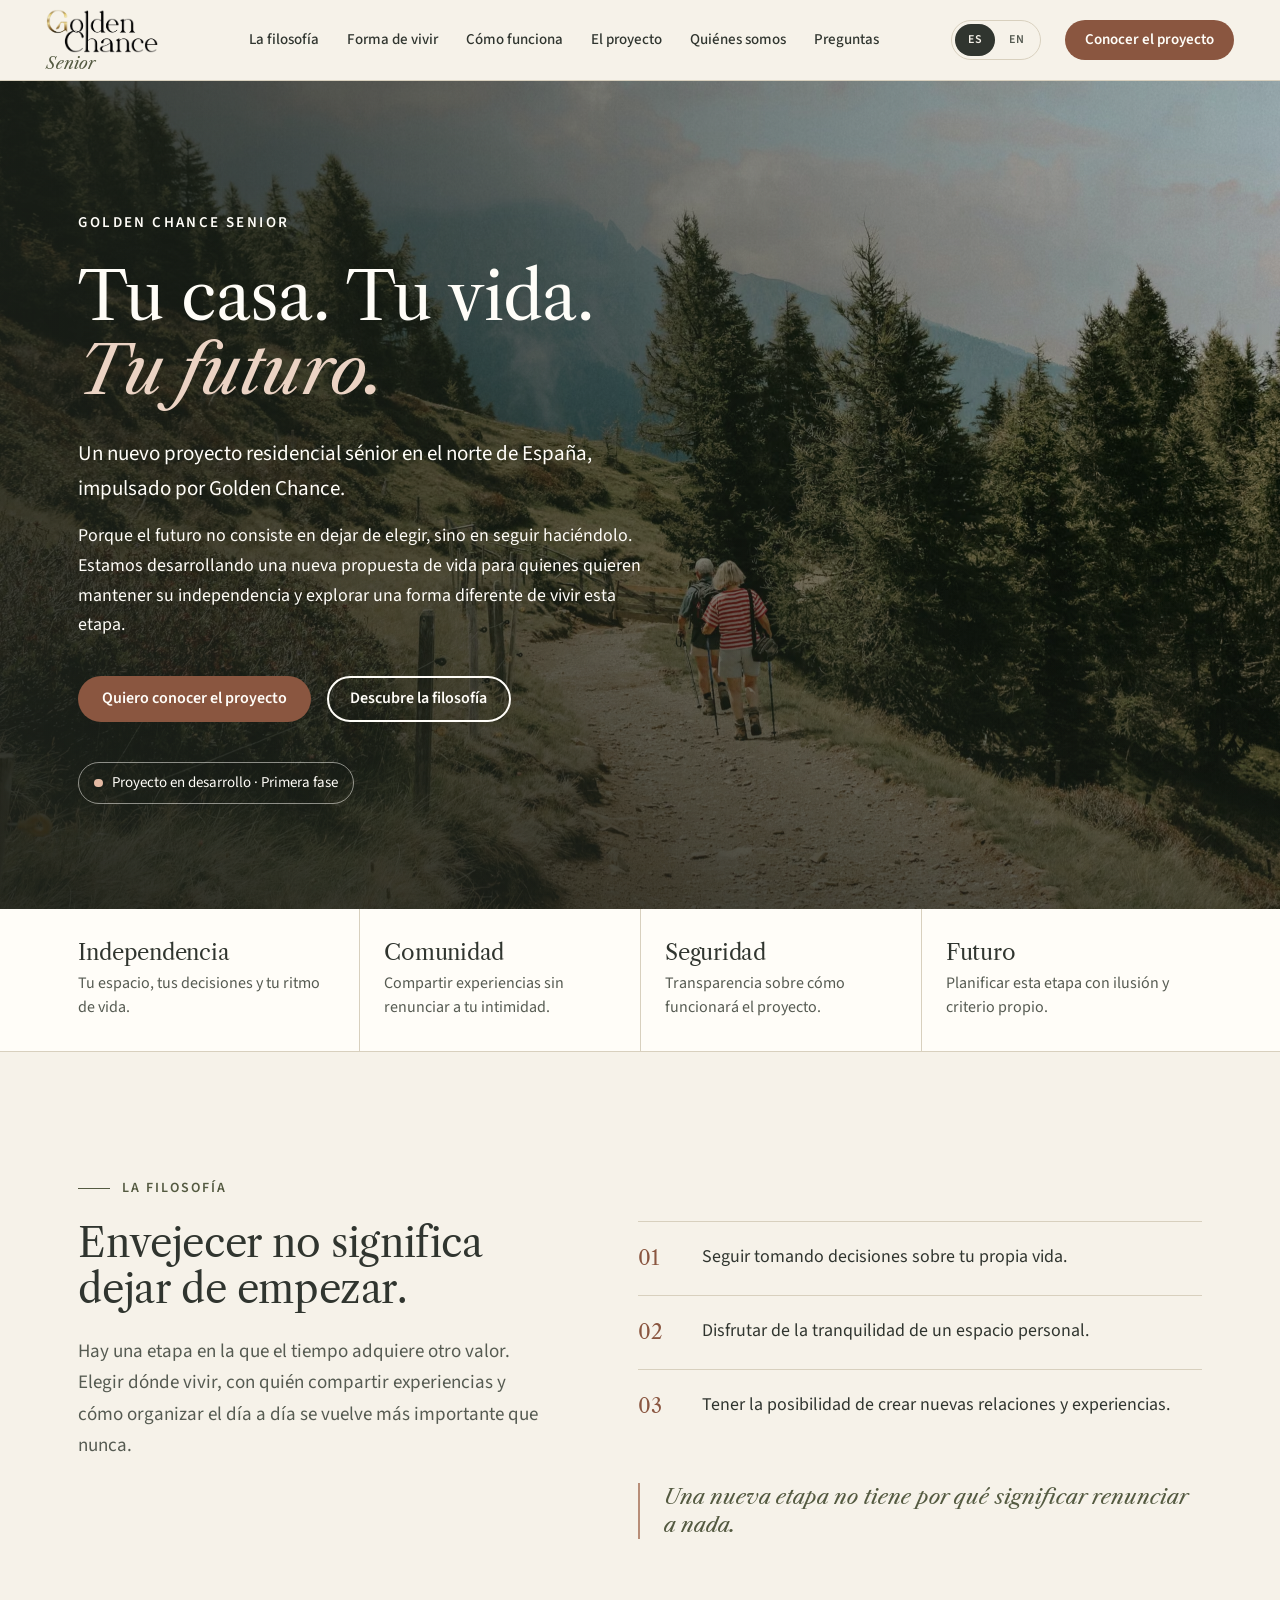
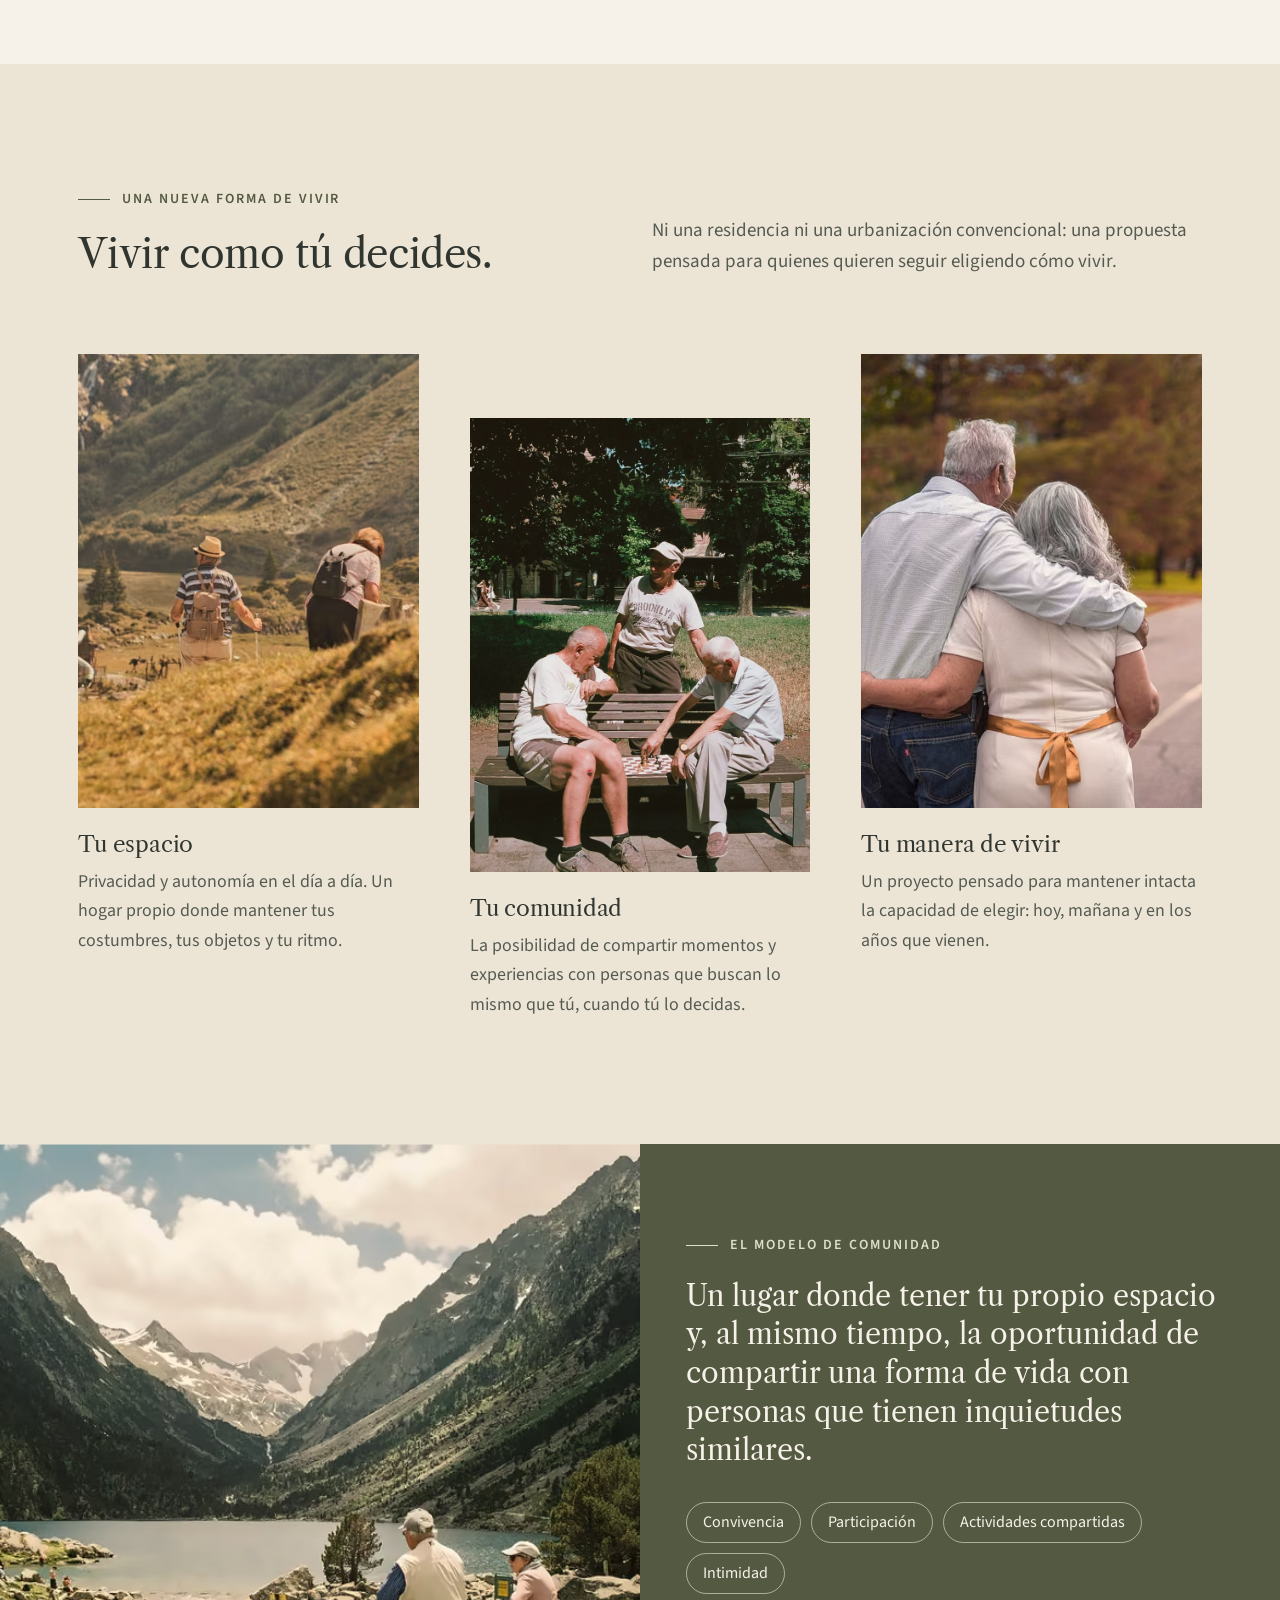
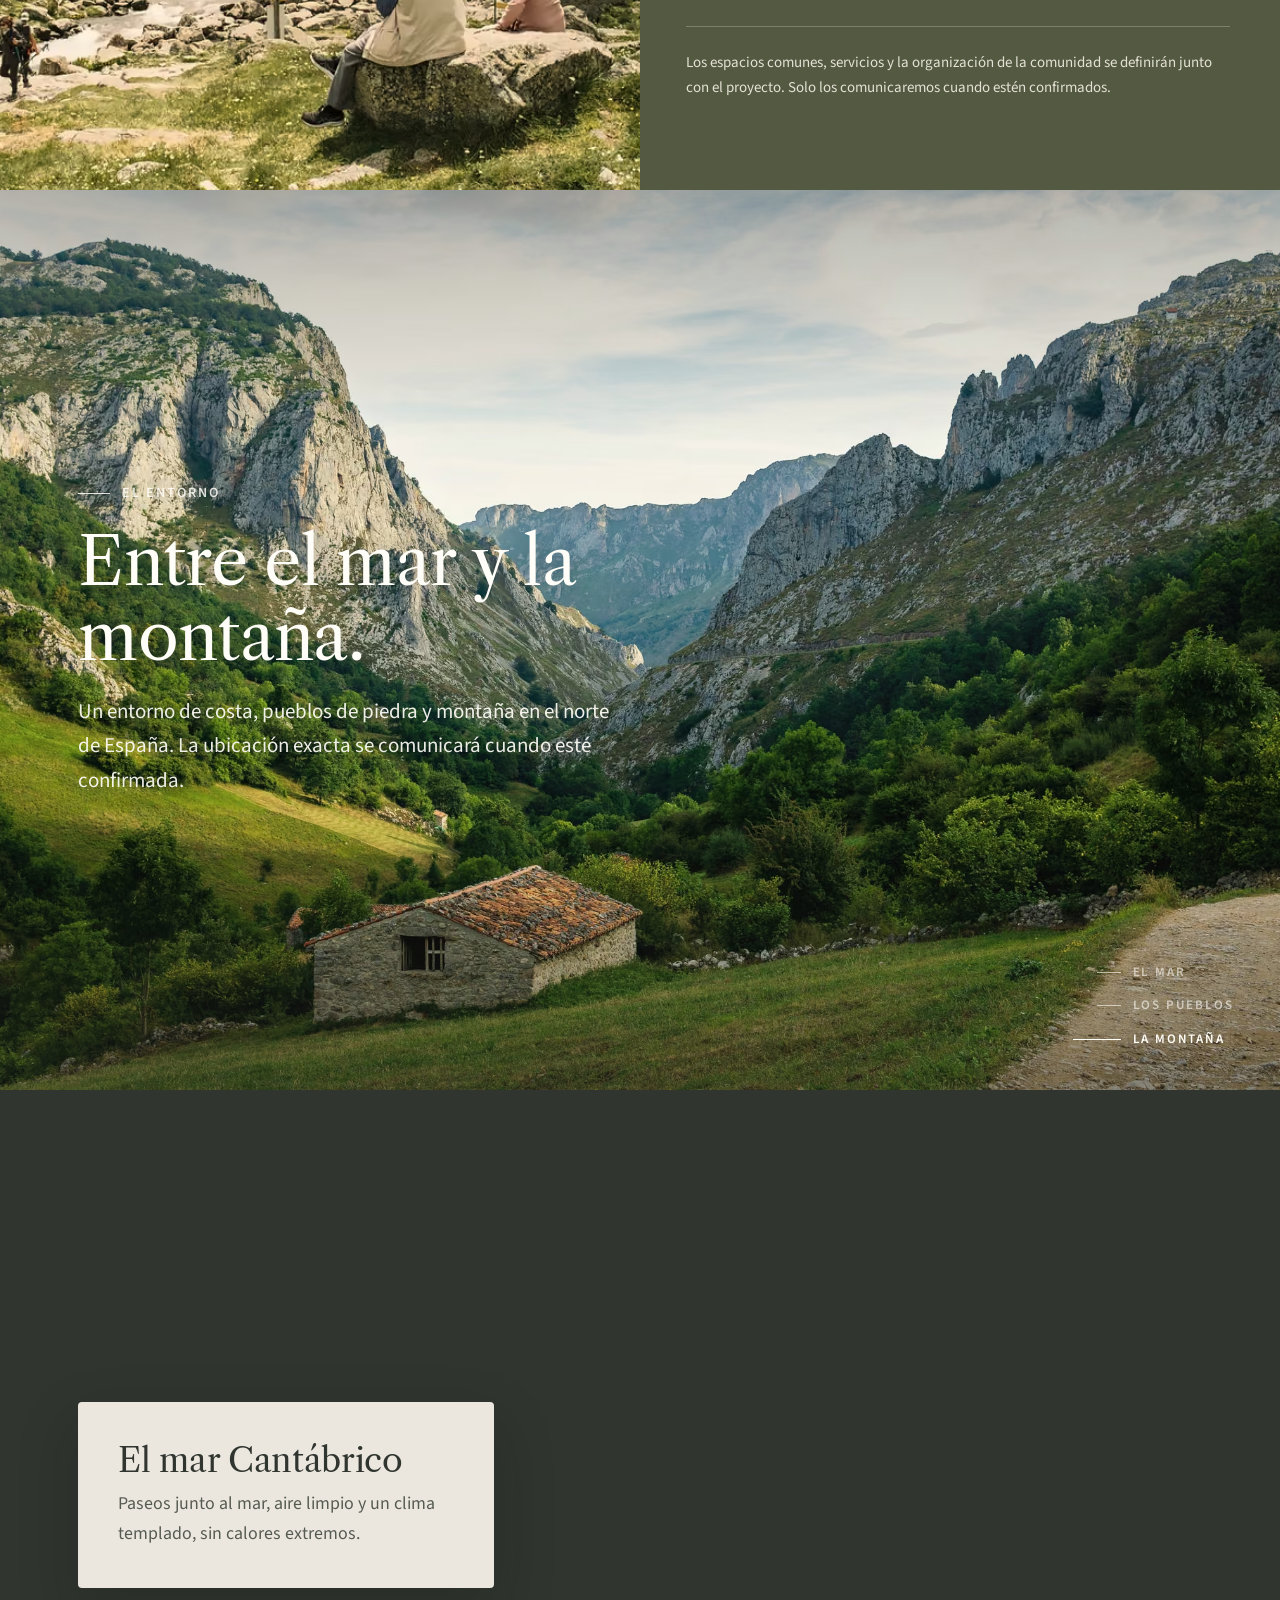
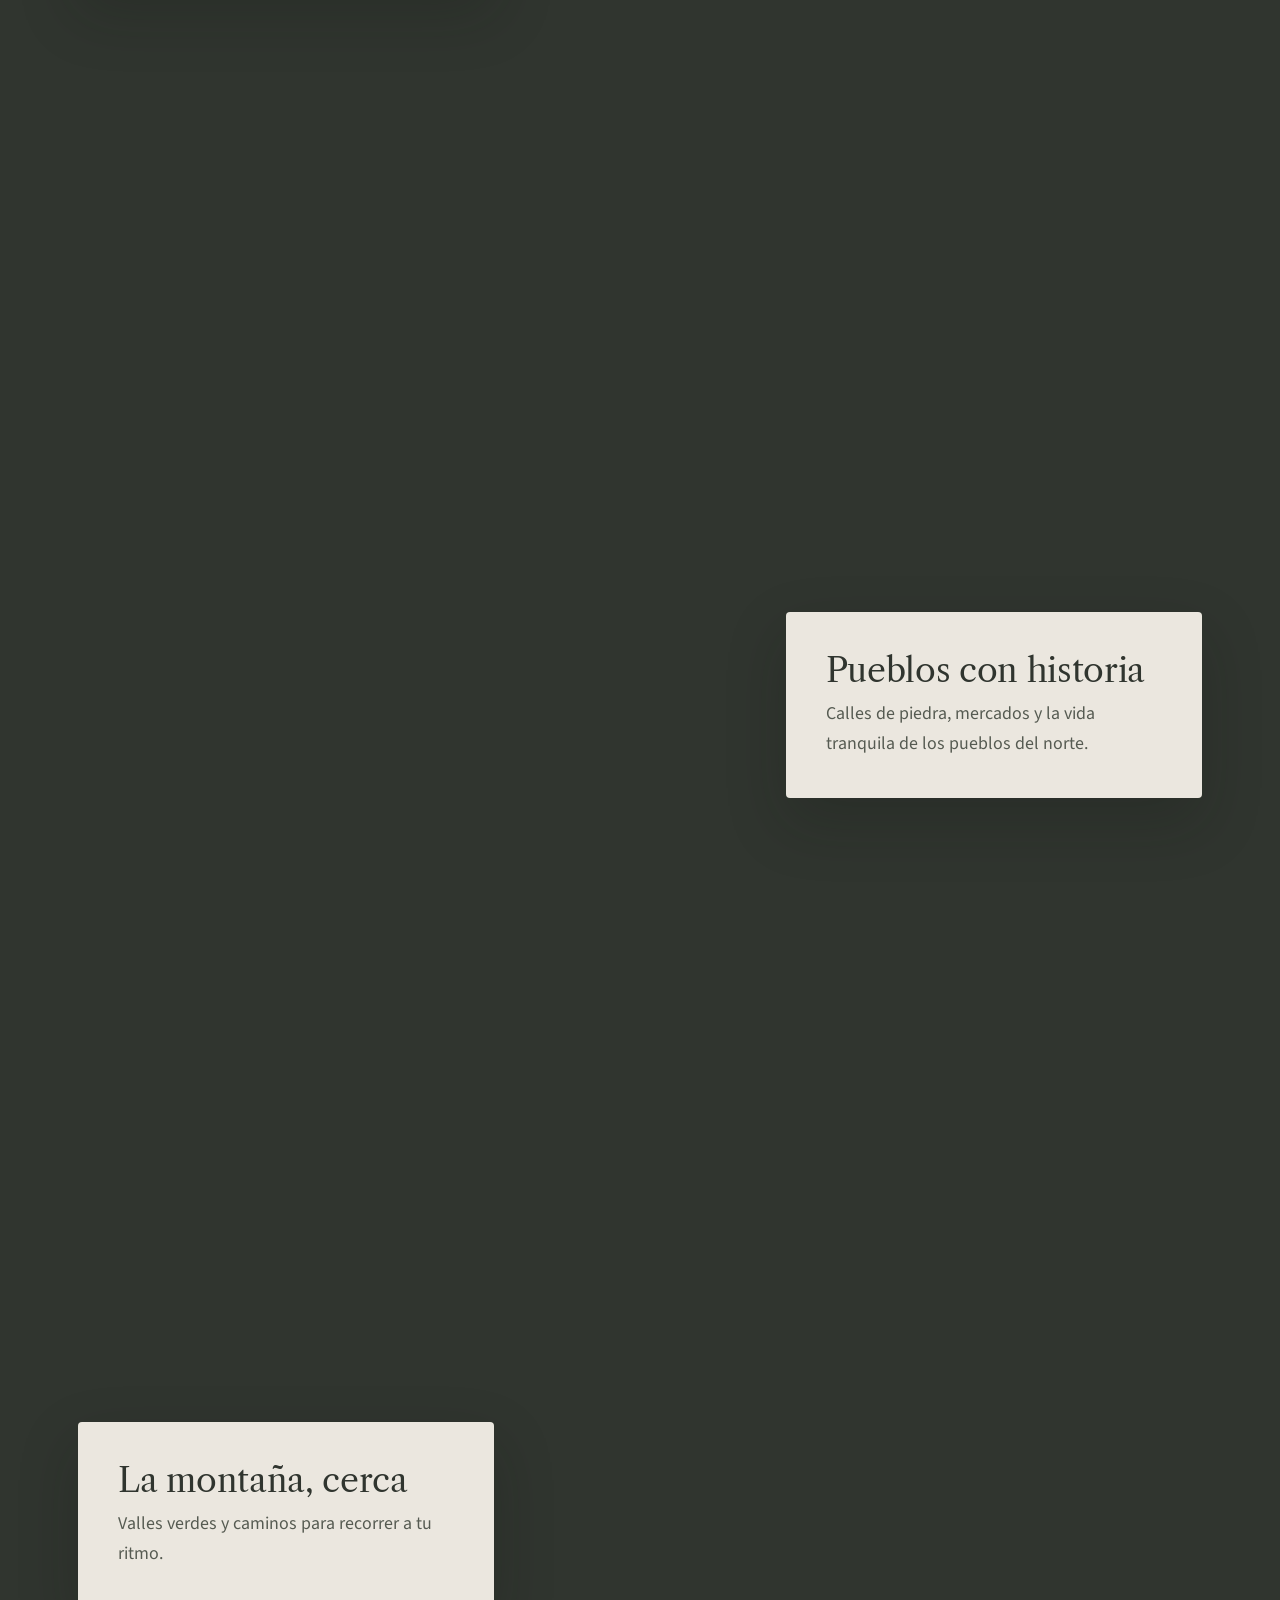
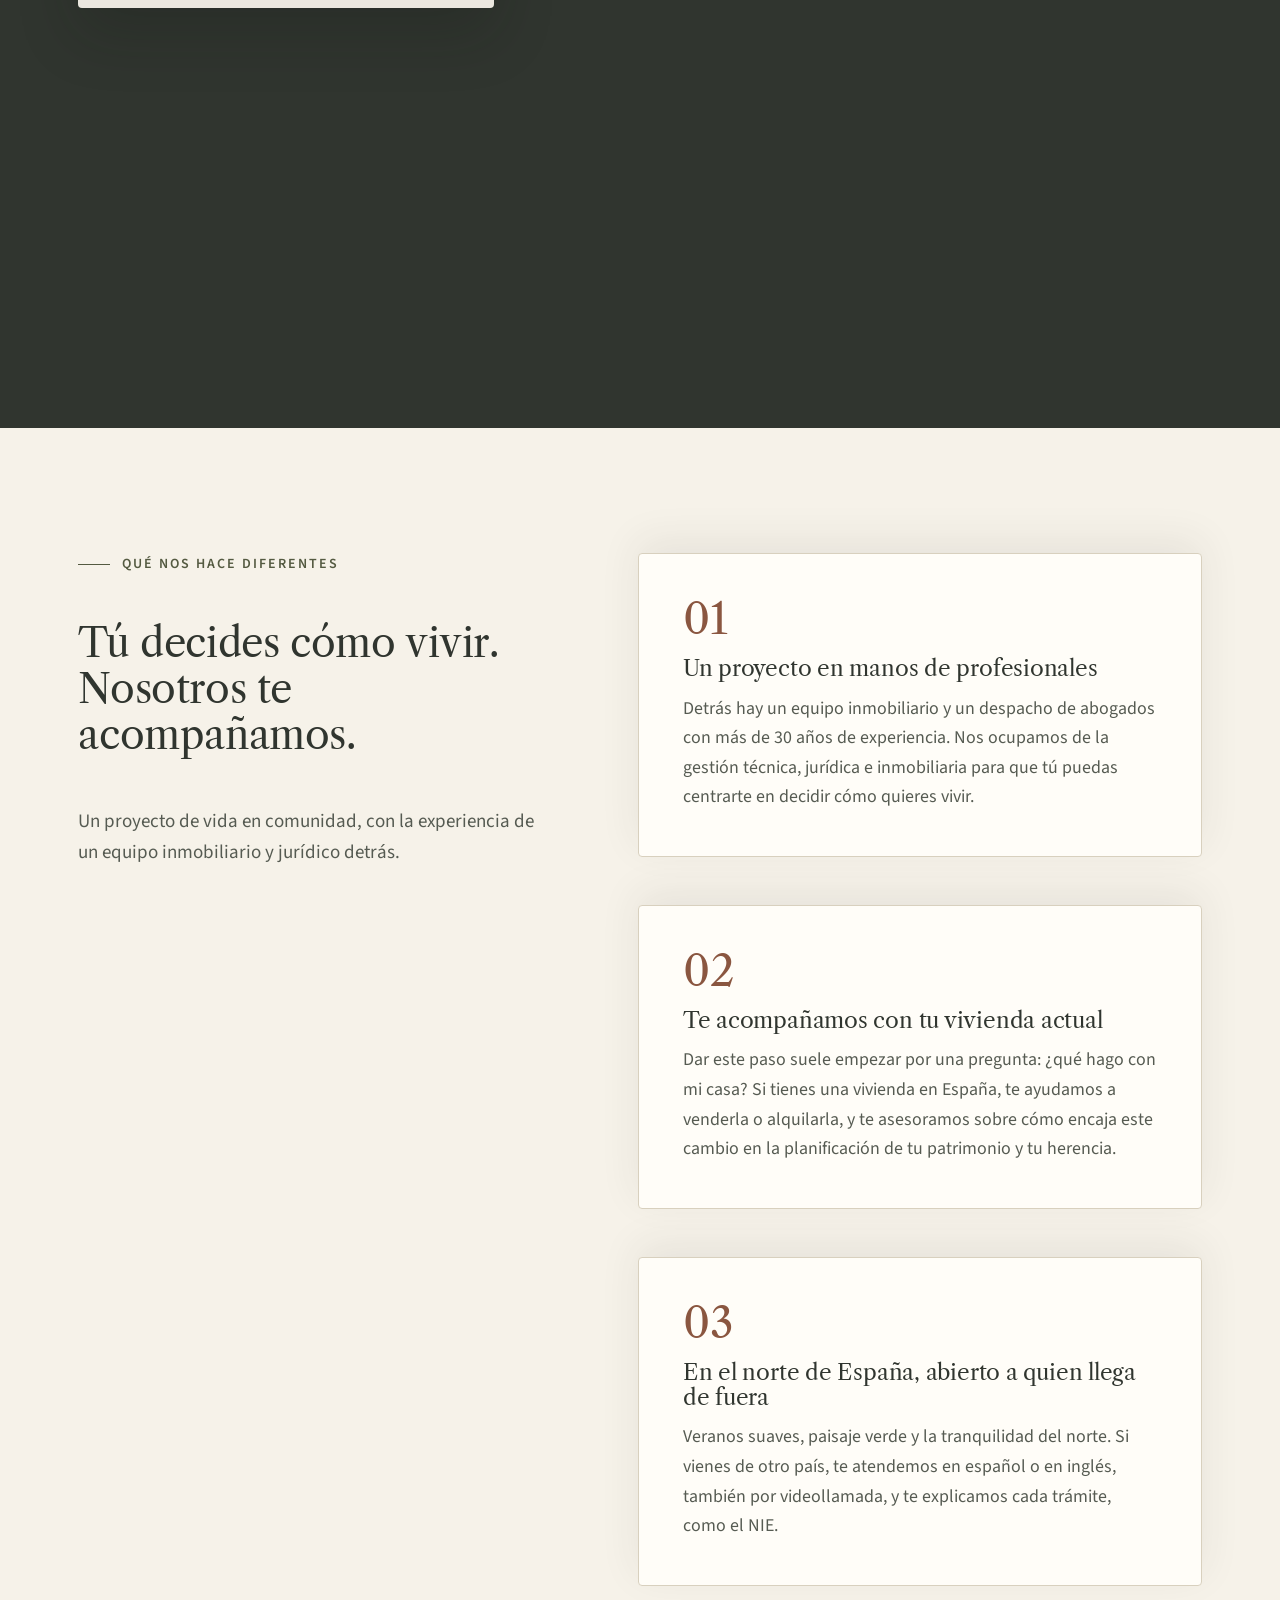
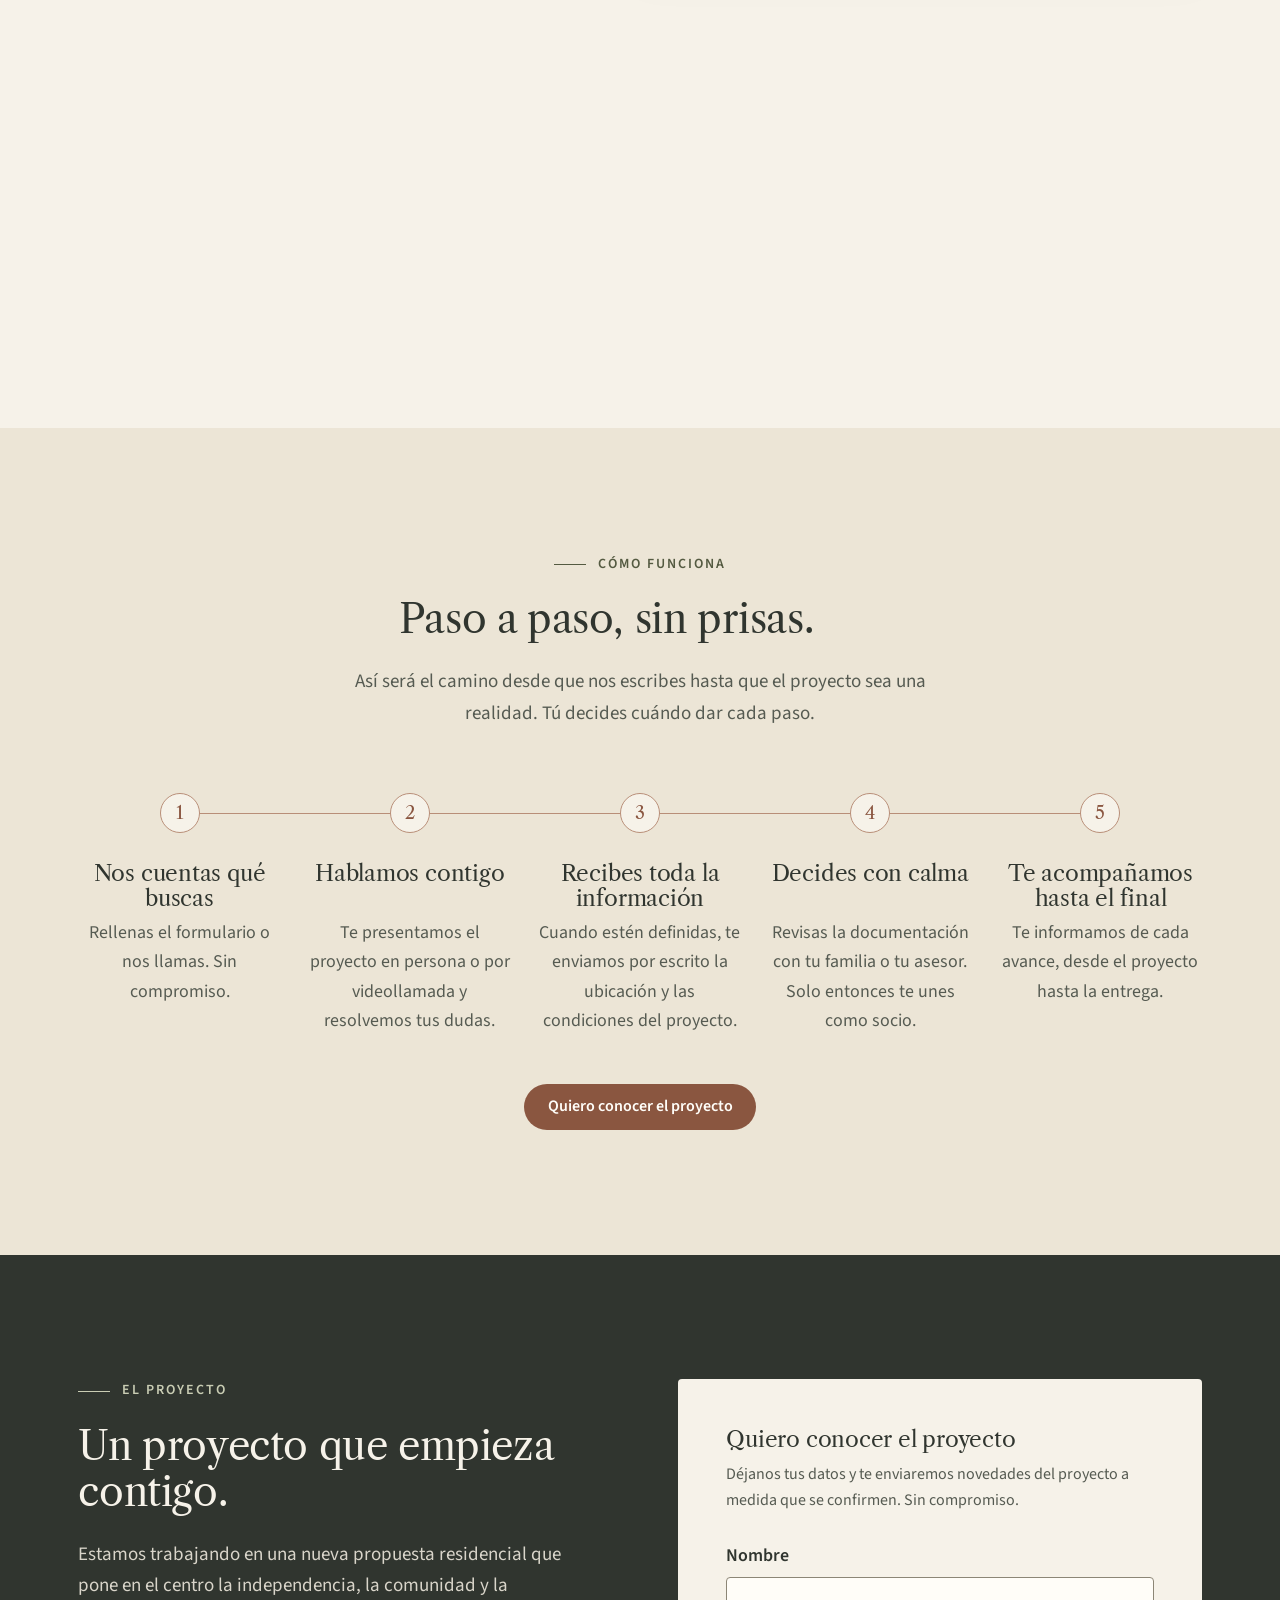
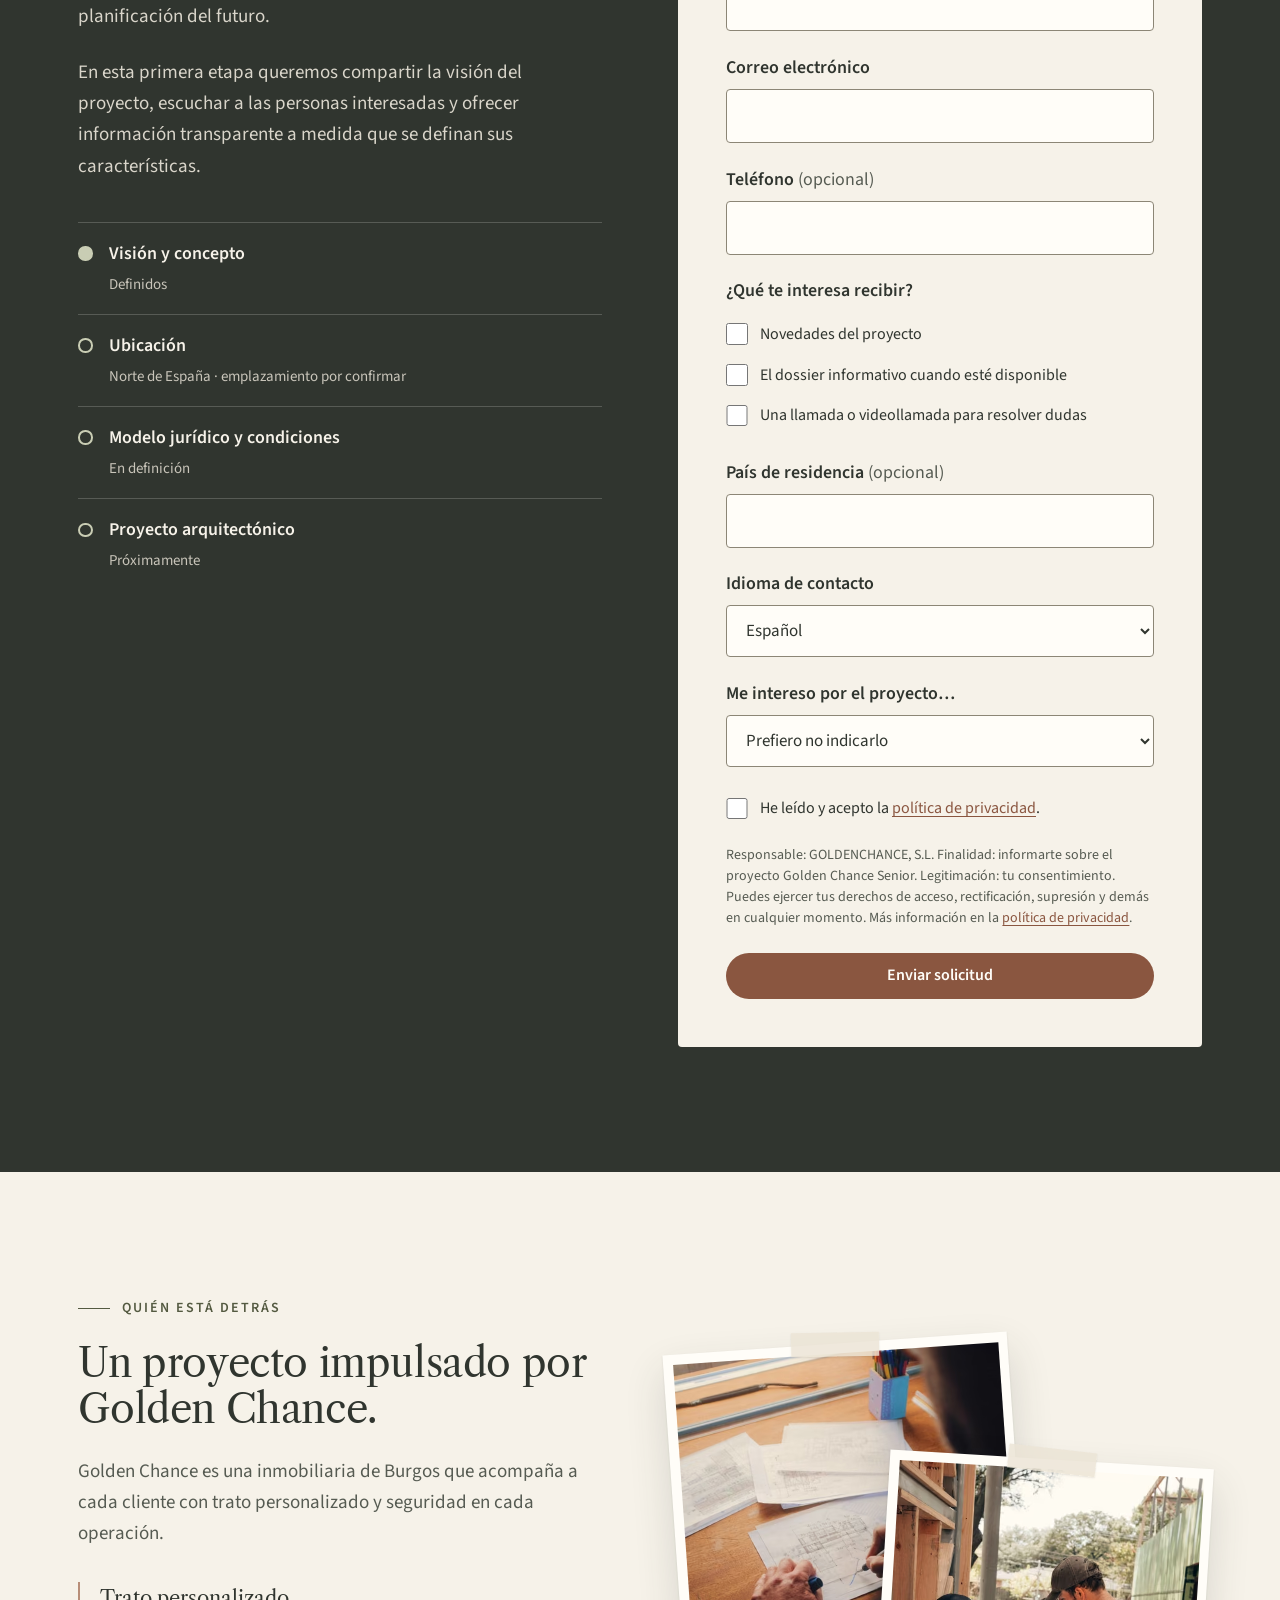
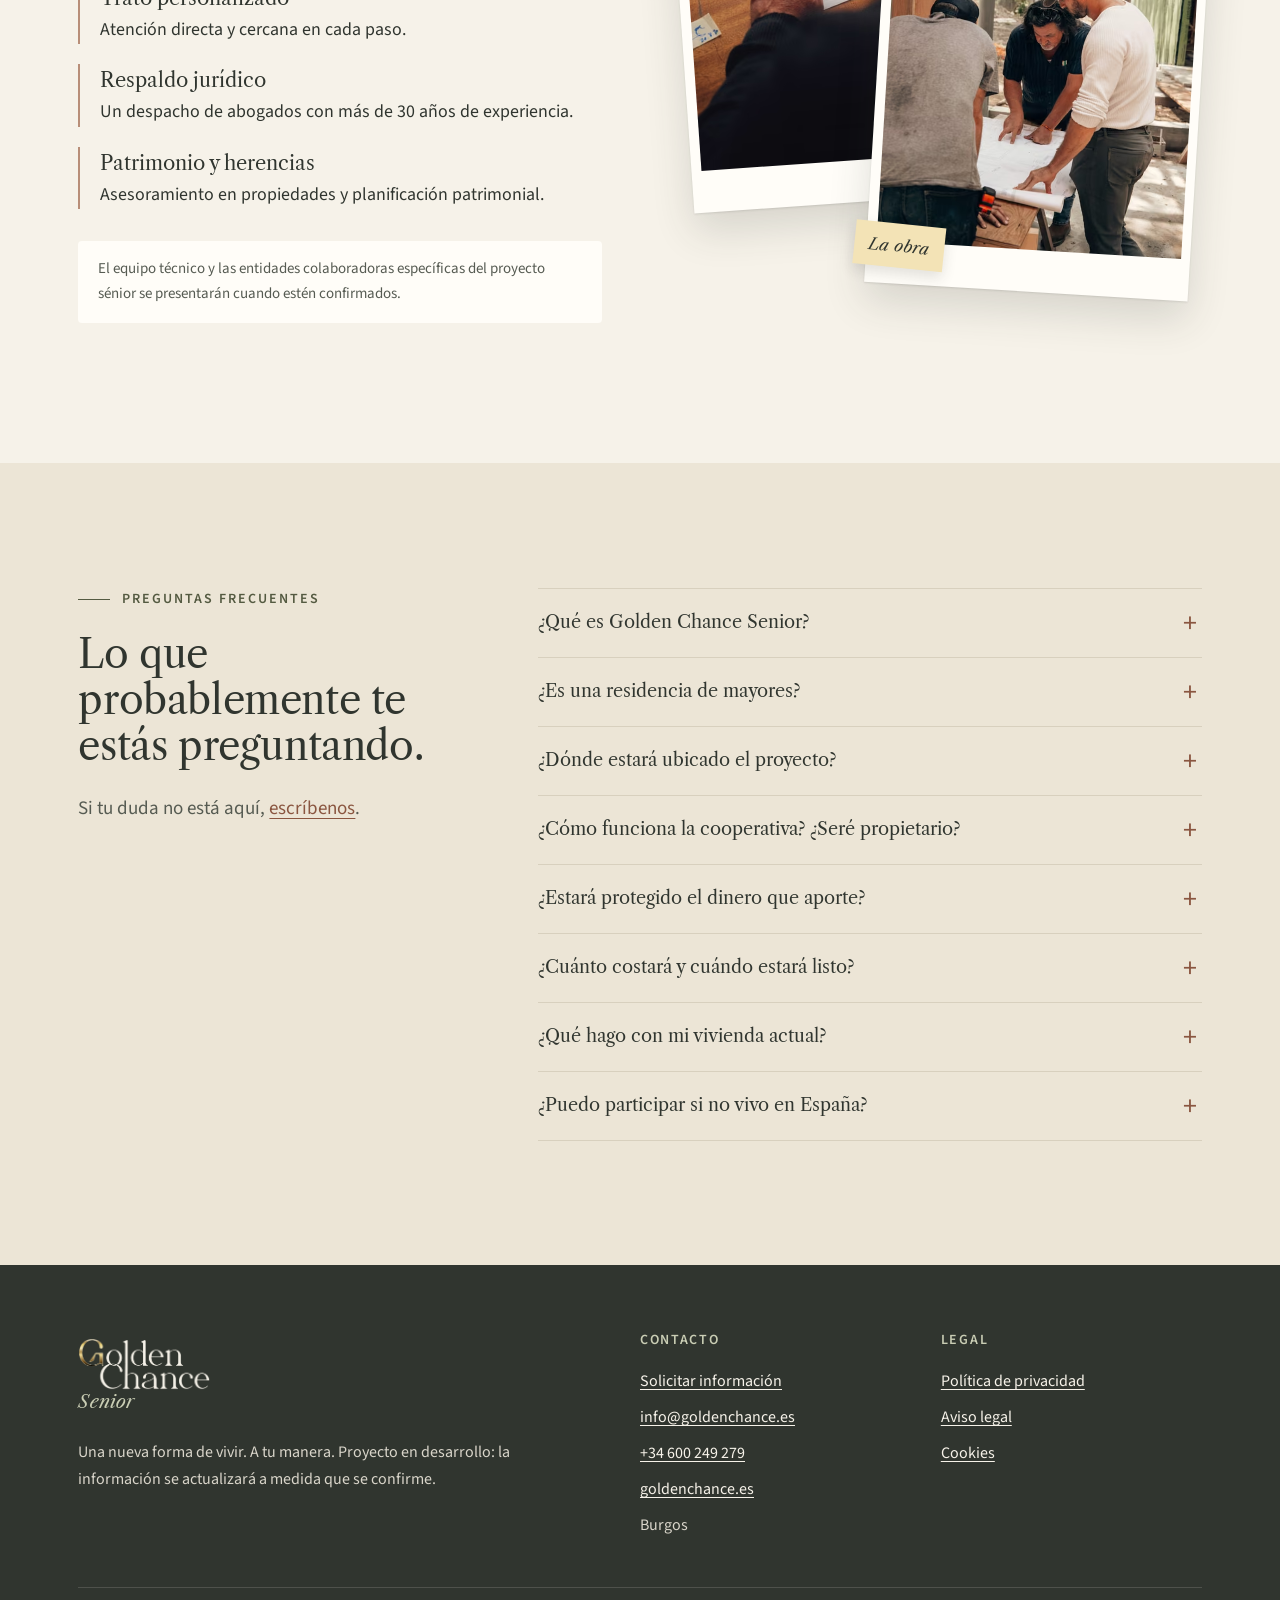
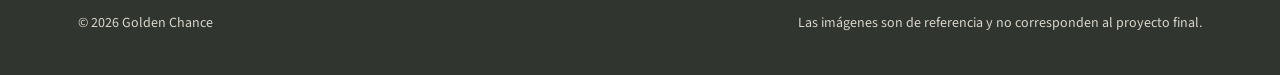
==== commit 4d4e8450: "Fotos de Quién está detrás más grandes" ====
--- a/index.html
+++ b/index.html
@@ -422,17 +422,17 @@
       <div class="About-prints">
         <figure class="About-print About-print--design rv" data-draggable>
           <picture>
-            <source type="image/avif" srcset="assets/images/07-boceto-planos-500.avif 500w, assets/images/07-boceto-planos-900.avif 900w" sizes="(min-width: 896px) 22vw, 60vw">
-            <source type="image/webp" srcset="assets/images/07-boceto-planos-500.webp 500w, assets/images/07-boceto-planos-900.webp 900w" sizes="(min-width: 896px) 22vw, 60vw">
-            <img class="About-printImg" src="assets/images/07-boceto-planos-500.jpg" srcset="assets/images/07-boceto-planos-500.jpg 500w, assets/images/07-boceto-planos-900.jpg 900w" sizes="(min-width: 896px) 22vw, 60vw" width="900" height="1125" alt="Manos de un arquitecto dibujando a mano los planos de una vivienda" loading="lazy" decoding="async">
+            <source type="image/avif" srcset="assets/images/07-boceto-planos-500.avif 500w, assets/images/07-boceto-planos-900.avif 900w" sizes="(min-width: 896px) 30vw, 66vw">
+            <source type="image/webp" srcset="assets/images/07-boceto-planos-500.webp 500w, assets/images/07-boceto-planos-900.webp 900w" sizes="(min-width: 896px) 30vw, 66vw">
+            <img class="About-printImg" src="assets/images/07-boceto-planos-500.jpg" srcset="assets/images/07-boceto-planos-500.jpg 500w, assets/images/07-boceto-planos-900.jpg 900w" sizes="(min-width: 896px) 30vw, 66vw" width="900" height="1125" alt="Manos de un arquitecto dibujando a mano los planos de una vivienda" loading="lazy" decoding="async">
           </picture>
           <figcaption class="About-printNote">El diseño</figcaption>
         </figure>
         <figure class="About-print About-print--site rv" data-draggable>
           <picture>
-            <source type="image/avif" srcset="assets/images/07-obra-planos-500.avif 500w, assets/images/07-obra-planos-900.avif 900w" sizes="(min-width: 896px) 22vw, 60vw">
-            <source type="image/webp" srcset="assets/images/07-obra-planos-500.webp 500w, assets/images/07-obra-planos-900.webp 900w" sizes="(min-width: 896px) 22vw, 60vw">
-            <img class="About-printImg" src="assets/images/07-obra-planos-500.jpg" srcset="assets/images/07-obra-planos-500.jpg 500w, assets/images/07-obra-planos-900.jpg 900w" sizes="(min-width: 896px) 22vw, 60vw" width="900" height="1125" alt="Tres profesionales revisan los planos en una obra" loading="lazy" decoding="async">
+            <source type="image/avif" srcset="assets/images/07-obra-planos-500.avif 500w, assets/images/07-obra-planos-900.avif 900w" sizes="(min-width: 896px) 30vw, 66vw">
+            <source type="image/webp" srcset="assets/images/07-obra-planos-500.webp 500w, assets/images/07-obra-planos-900.webp 900w" sizes="(min-width: 896px) 30vw, 66vw">
+            <img class="About-printImg" src="assets/images/07-obra-planos-500.jpg" srcset="assets/images/07-obra-planos-500.jpg 500w, assets/images/07-obra-planos-900.jpg 900w" sizes="(min-width: 896px) 30vw, 66vw" width="900" height="1125" alt="Tres profesionales revisan los planos en una obra" loading="lazy" decoding="async">
           </picture>
           <figcaption class="About-printNote">La obra</figcaption>
         </figure>
--- a/css/home.css
+++ b/css/home.css
@@ -838,7 +838,7 @@
 .About-prints {
   position: relative;
   width: 100%;
-  max-width: 32rem;
+  max-width: 40rem;
   margin-inline: auto;
   aspect-ratio: 1 / 1.05;
 }
@@ -848,7 +848,7 @@
   position: absolute;
   top: 0;
   left: 0;
-  width: 62%;
+  width: 66%;
   margin: 0;
   padding: 0.6rem 0.6rem 2.6rem;
   background-color: var(--color-white);
@@ -868,7 +868,7 @@
   right: 0;
   bottom: 0;
   left: auto;
-  width: 58%;
+  width: 62%;
 }
 
 /* Cinta adhesiva semitransparente */
@@ -1231,7 +1231,7 @@
 
 
   .About {
-    grid-template-columns: 6fr 5fr;
+    grid-template-columns: 1fr 1fr;
     align-items: center;
   }
 
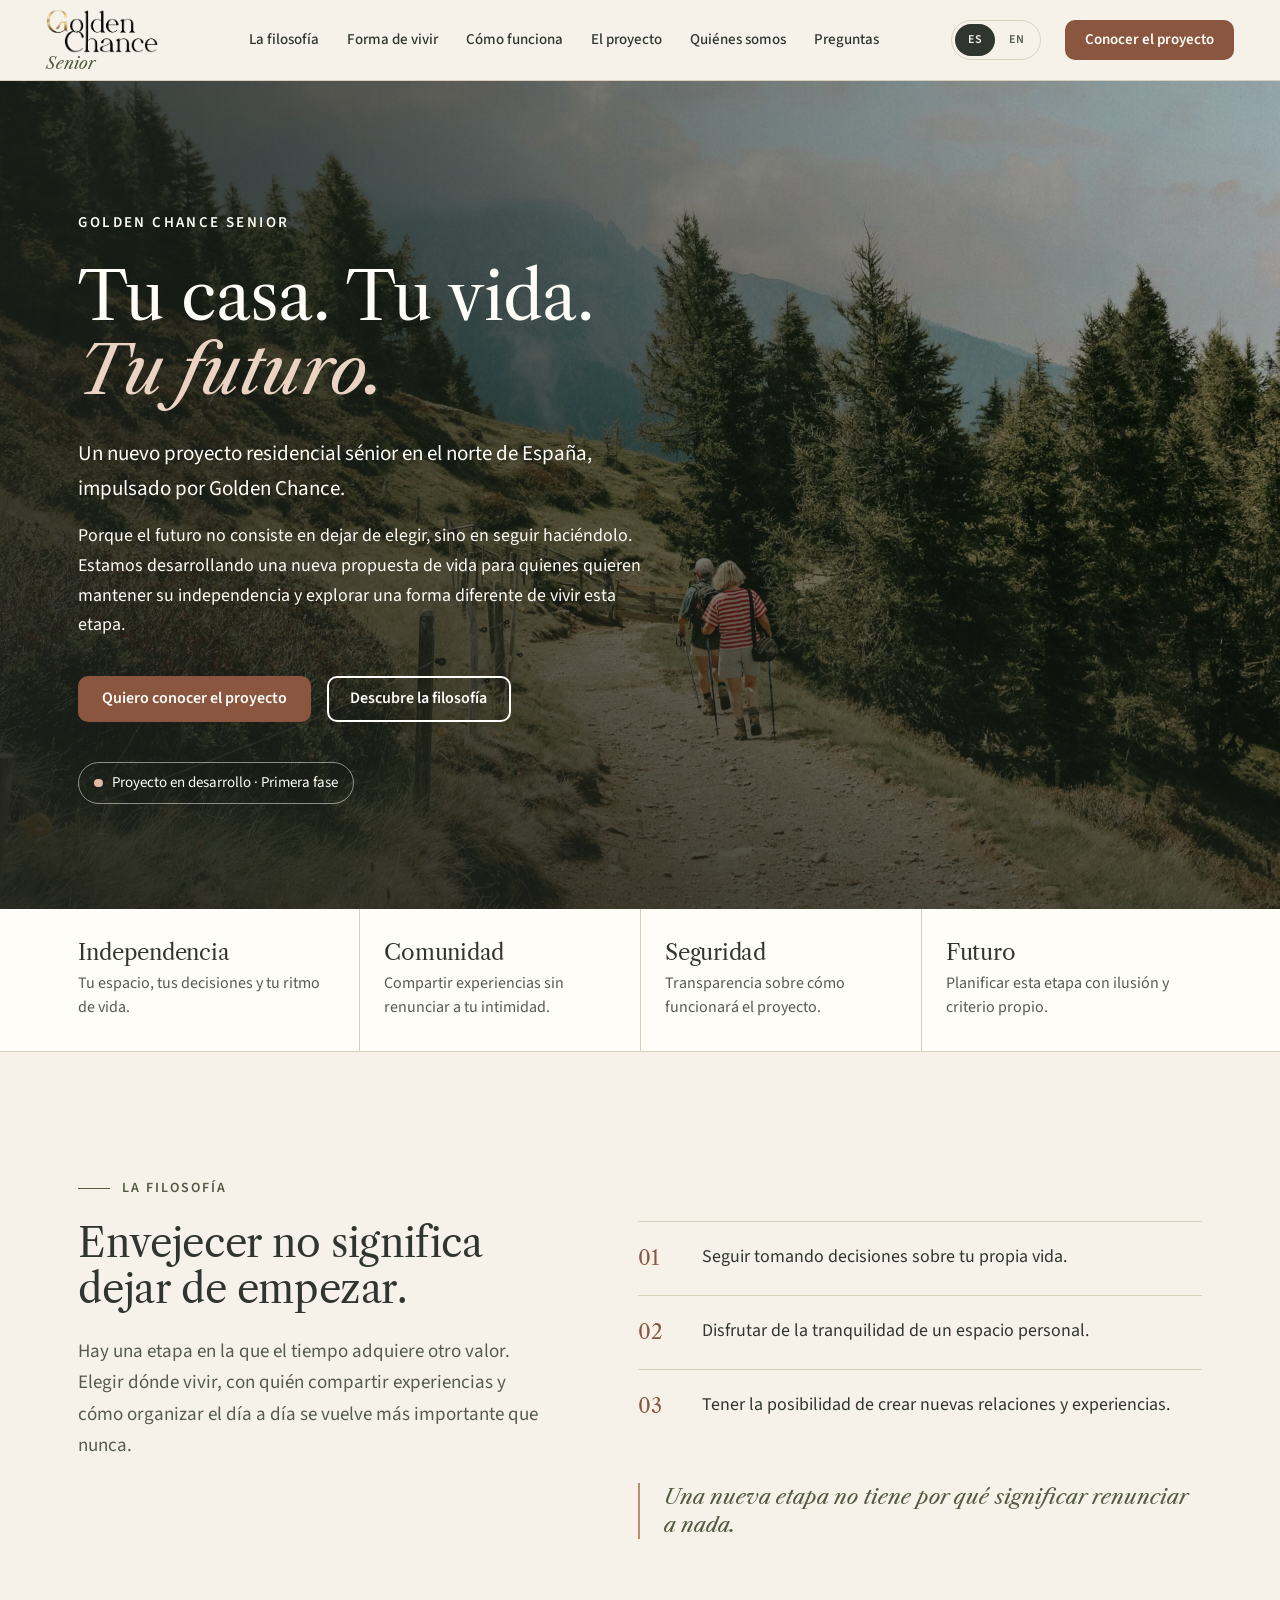
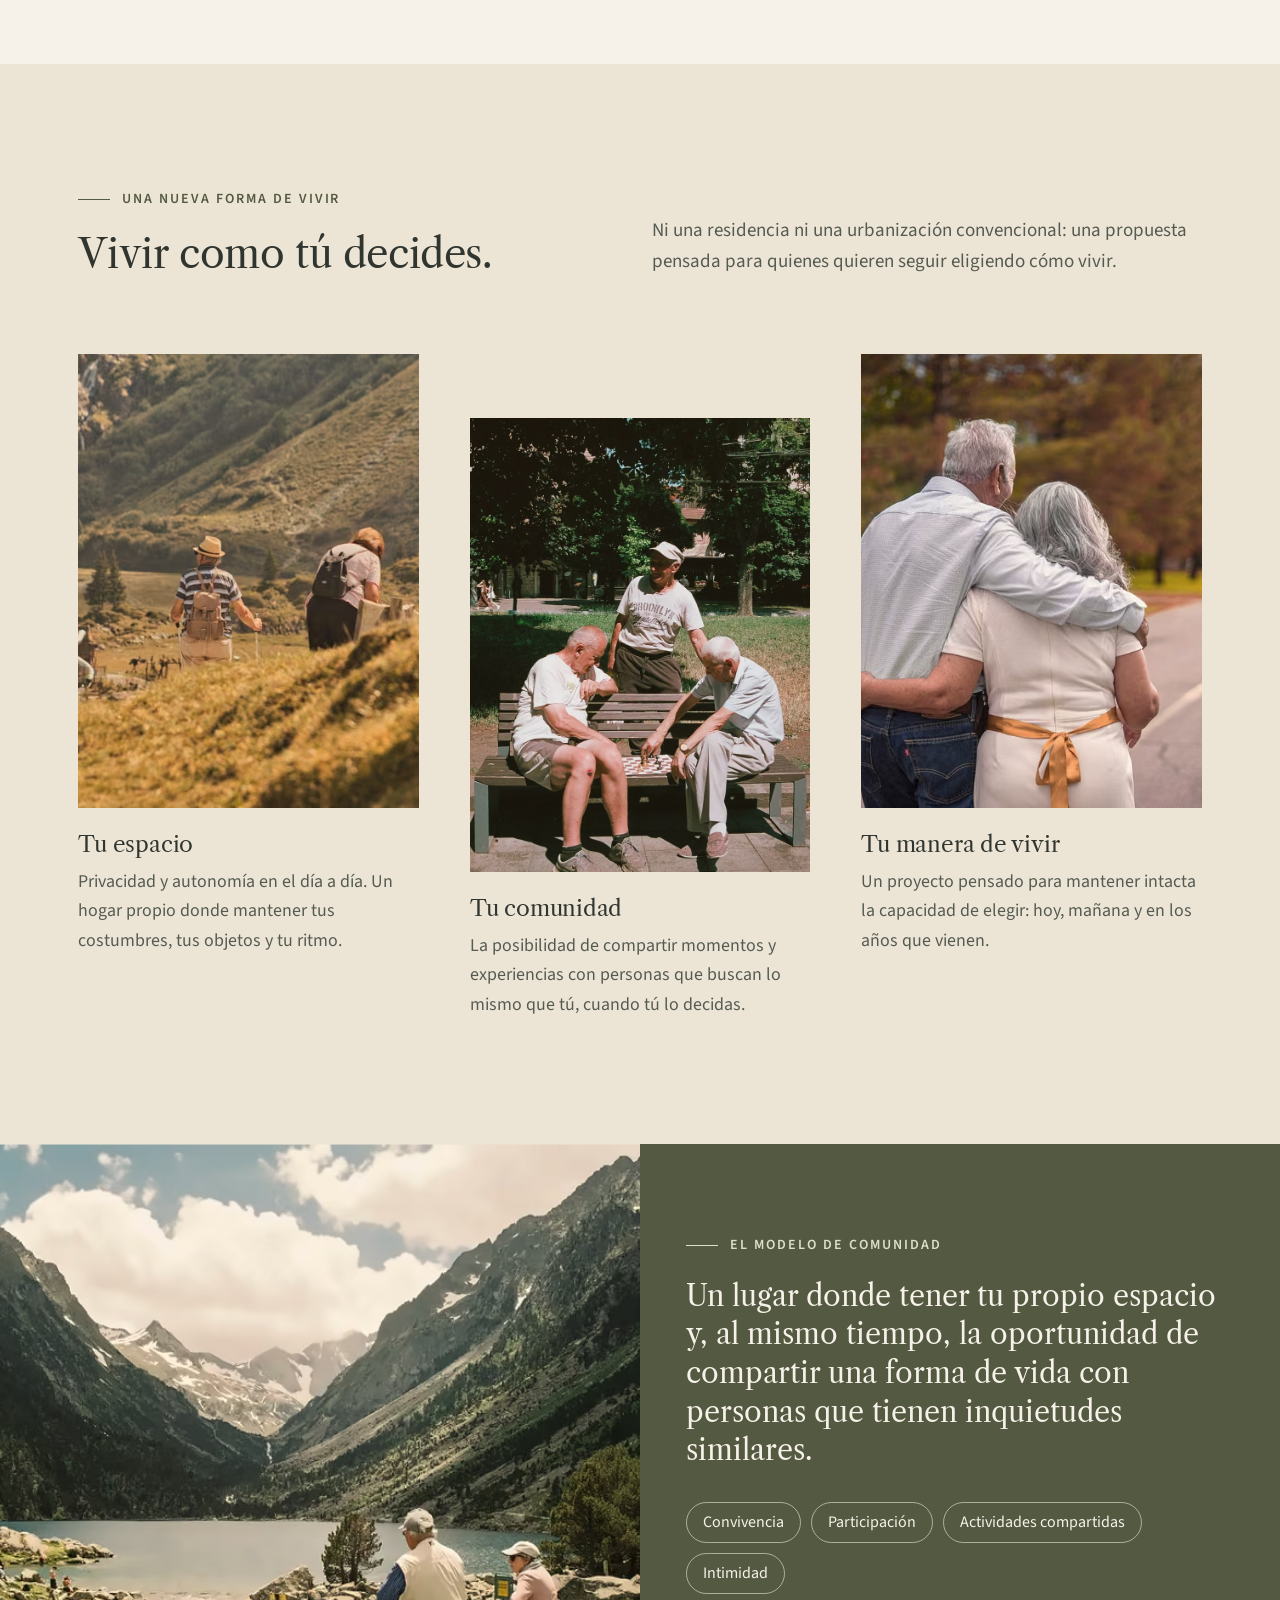
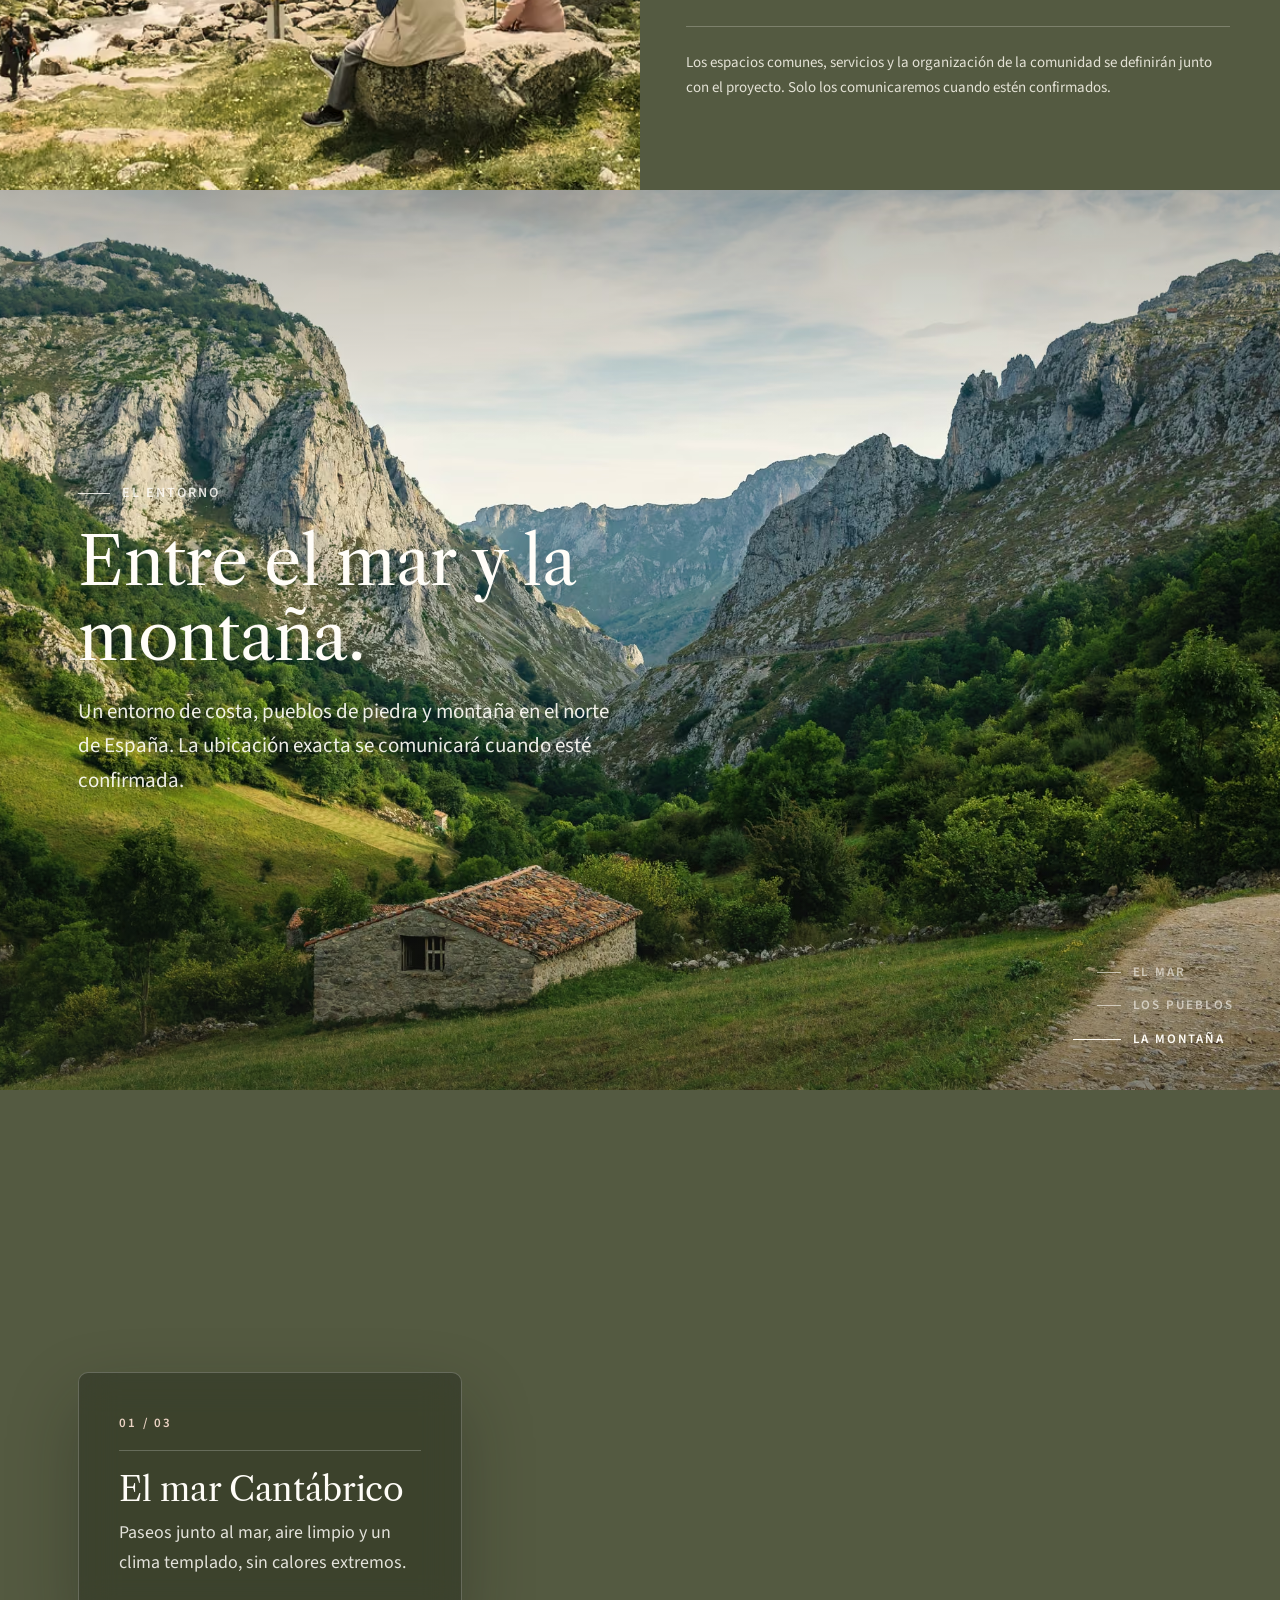
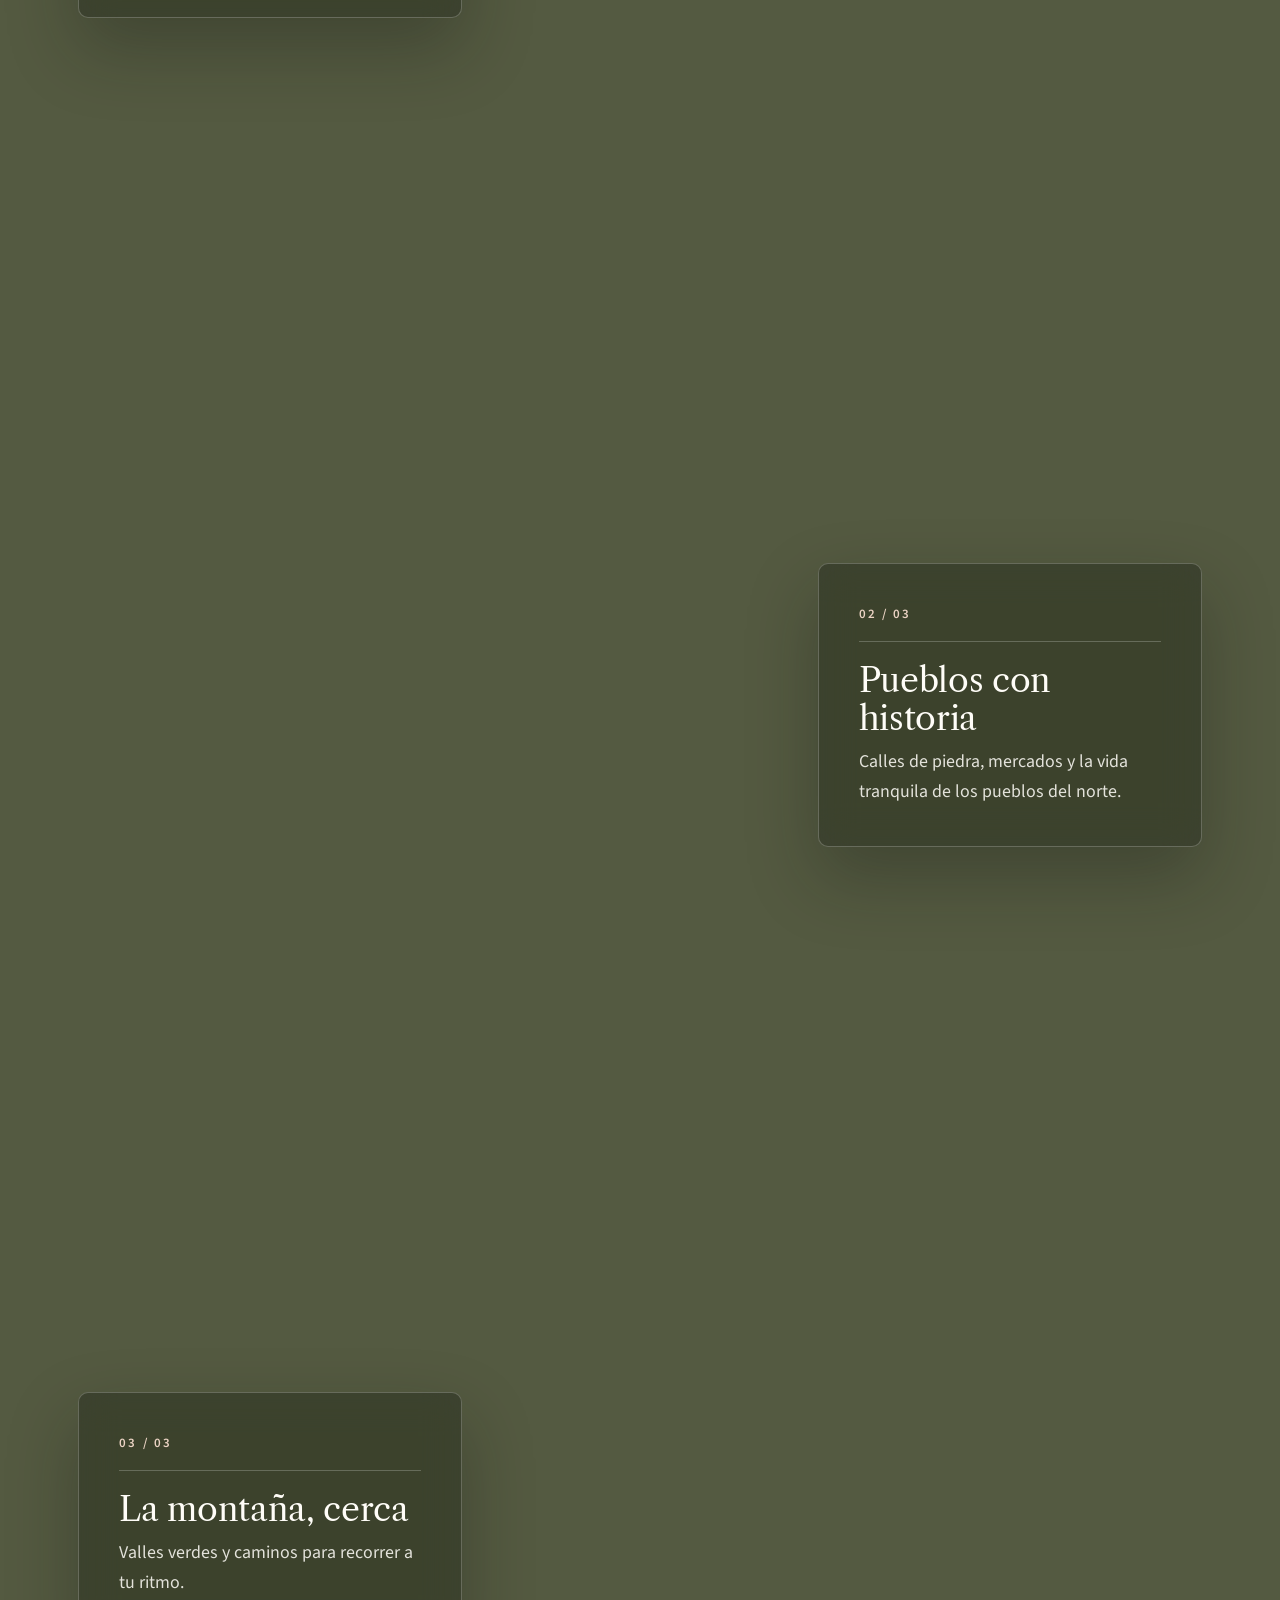
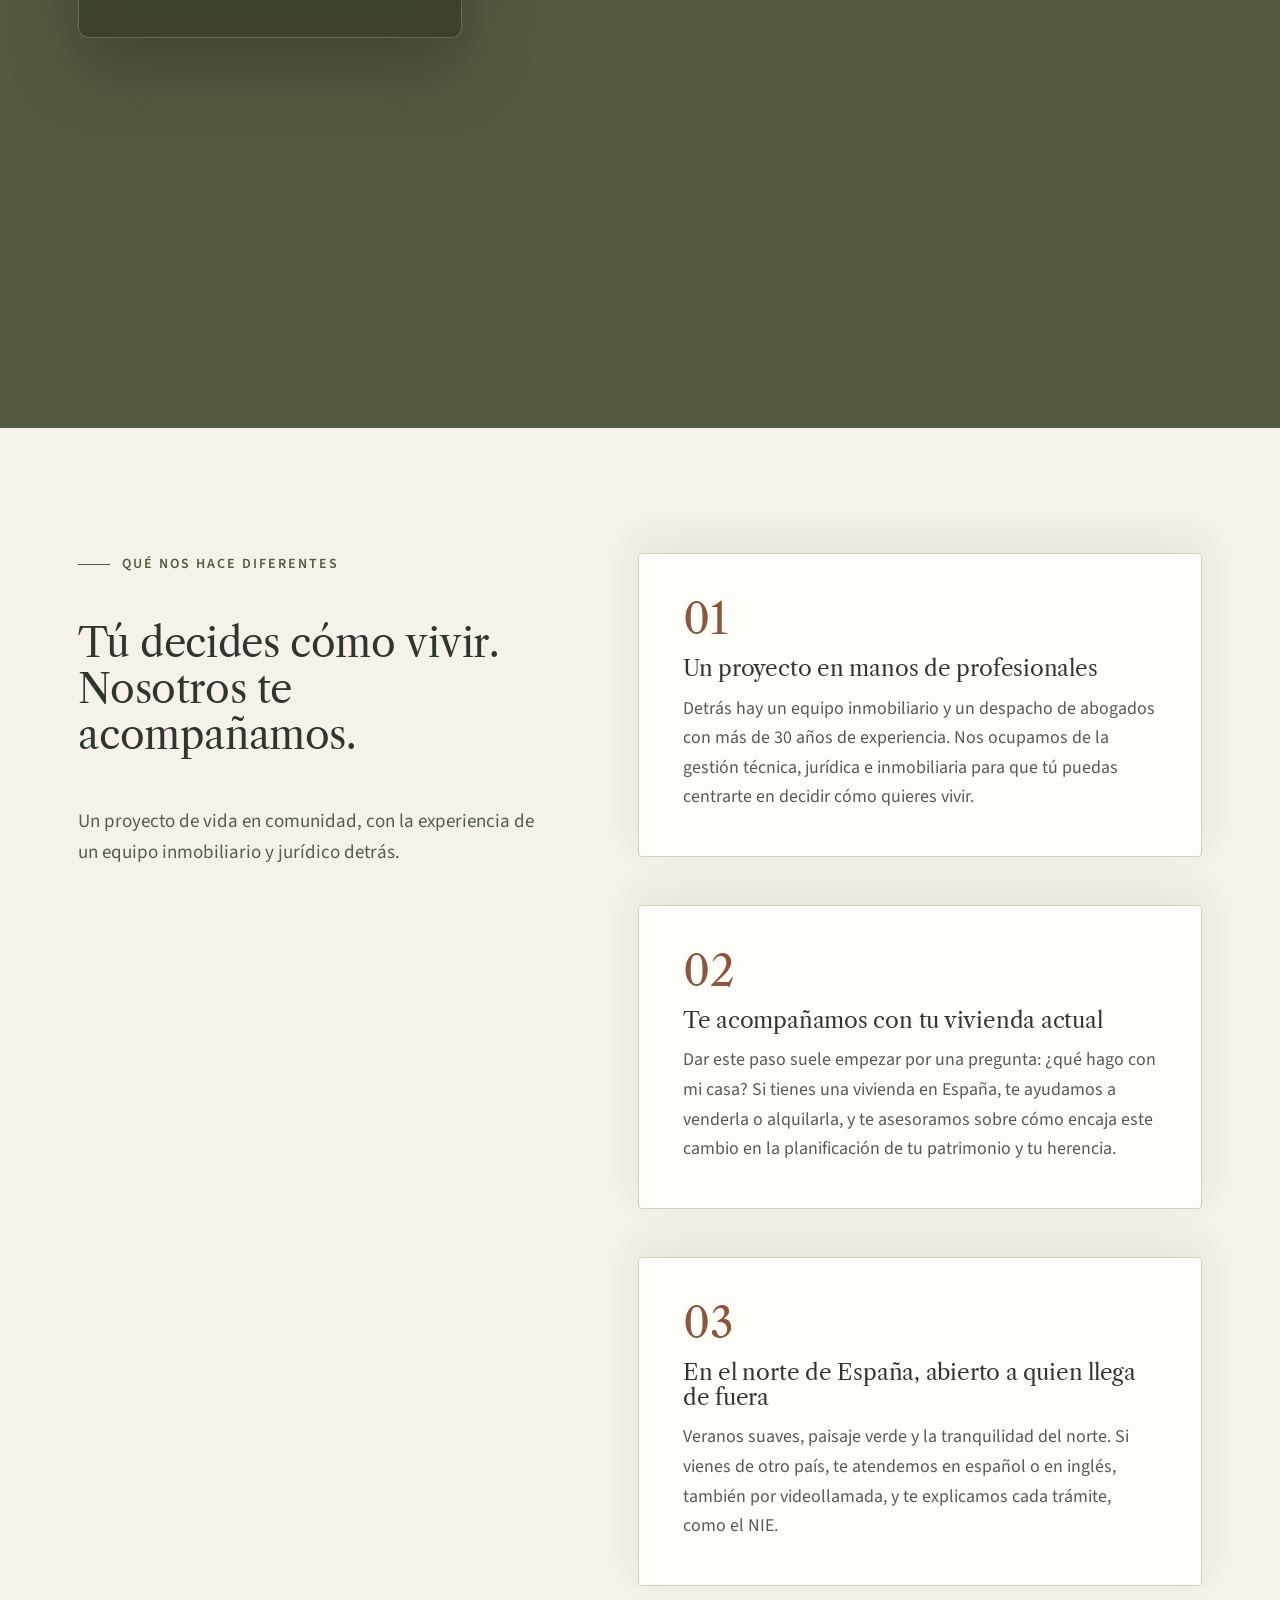
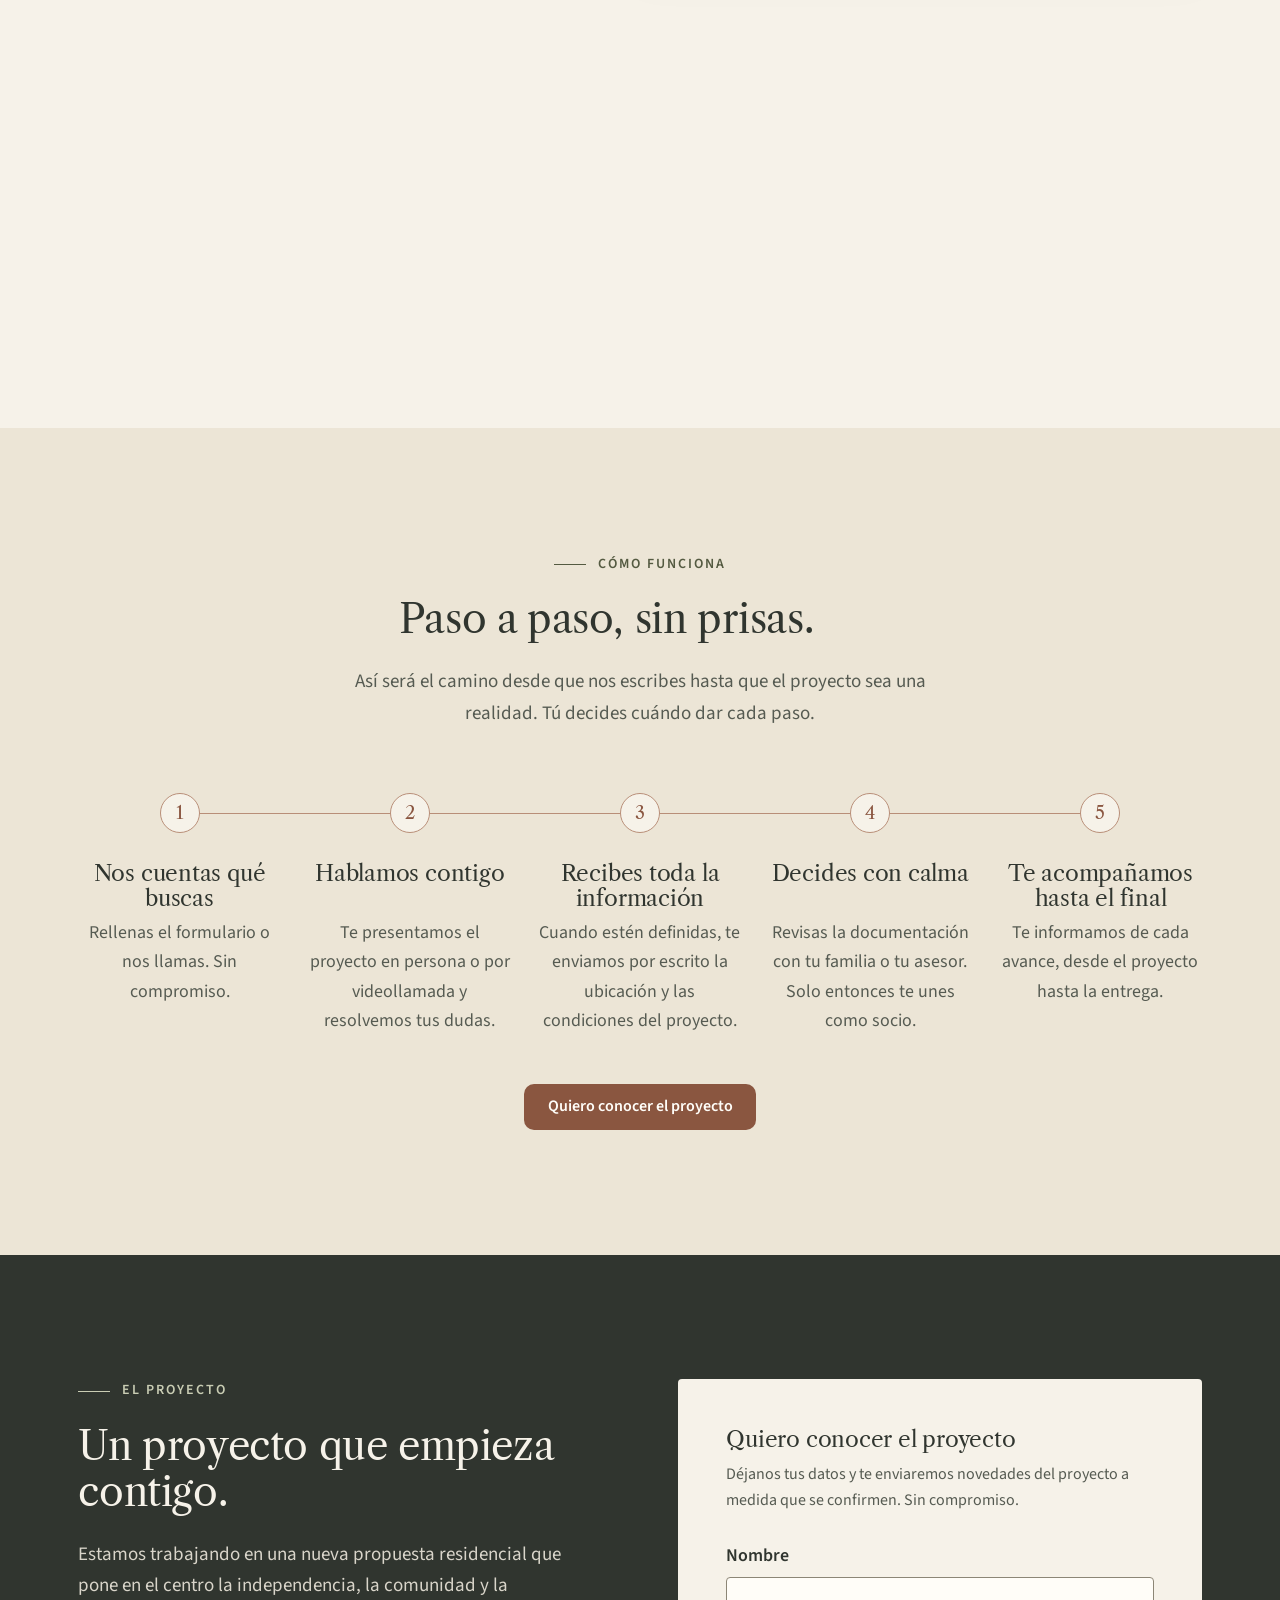
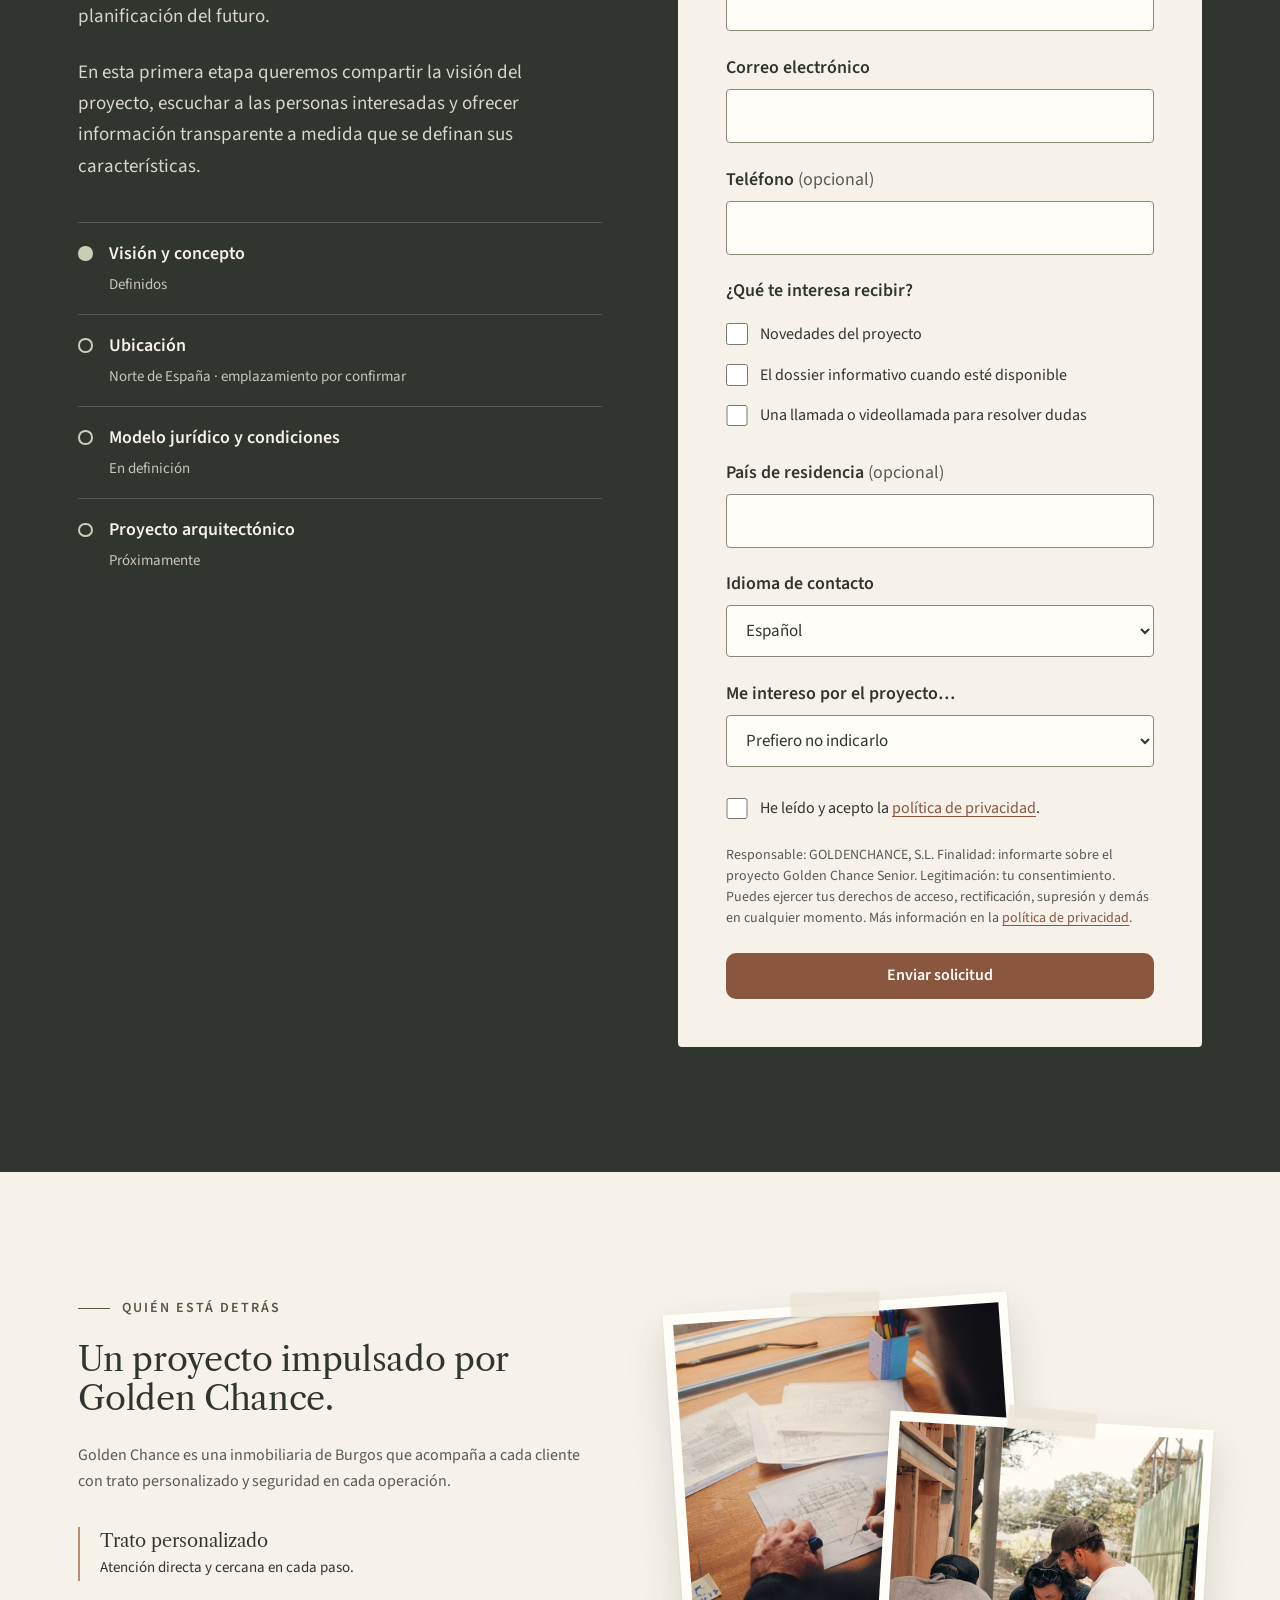
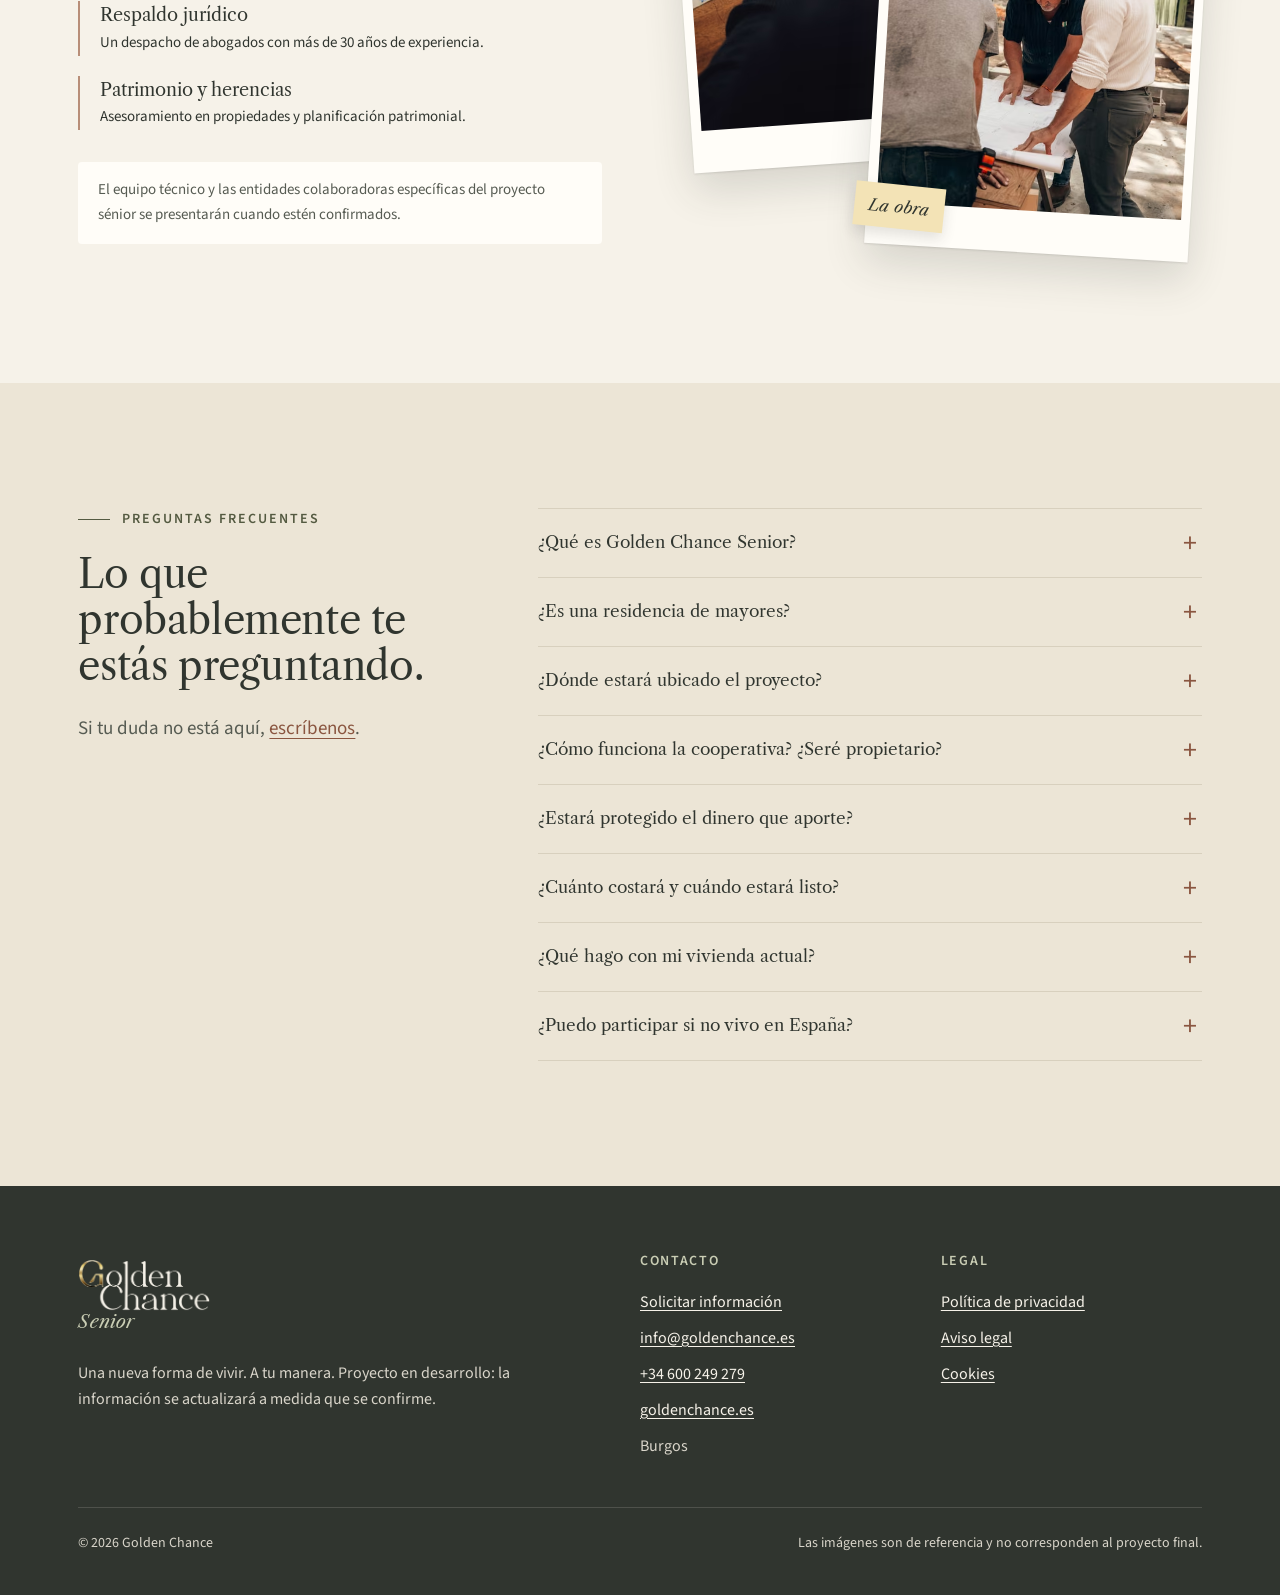
==== commit 6e399e72: "Textos más contenidos, tarjetas de cristal y transición al entorno" ====
--- a/index.html
+++ b/index.html
@@ -409,8 +409,8 @@
     <div class="u-container About">
       <div>
         <p class="u-eyebrow rv">Quién está detrás</p>
-        <h2 class="Section-title rv" id="about-title">Un proyecto impulsado por Golden Chance.</h2>
-        <p class="Section-lead rv">Golden Chance es una inmobiliaria de Burgos que acompaña a cada cliente con trato personalizado y seguridad en cada operación.</p>
+        <h2 class="Section-title Section-title--compact rv" id="about-title">Un proyecto impulsado por Golden Chance.</h2>
+        <p class="Section-lead Section-lead--compact rv">Golden Chance es una inmobiliaria de Burgos que acompaña a cada cliente con trato personalizado y seguridad en cada operación.</p>
         <ul class="About-facts rv-group">
           <li class="About-fact"><strong class="About-factTitle">Trato personalizado</strong>Atención directa y cercana en cada paso.</li>
           <li class="About-fact"><strong class="About-factTitle">Respaldo jurídico</strong>Un despacho de abogados con más de 30 años de experiencia.</li>
--- a/css/base.css
+++ b/css/base.css
@@ -98,6 +98,7 @@
   --gutter: clamp(1rem, 0.5rem + 3vw, 3rem);
   --container: 76rem;
   --radius: 4px;
+  --radius-button: 0.625rem;
   --focus-ring: 0 0 0 3px var(--color-ivory), 0 0 0 6px var(--color-terracottaInk);
 
   /* Curvas y duraciones: toda transition/animation usa un token,
@@ -271,7 +272,7 @@
   min-height: 2.875rem;
   padding: 0.6rem 1.35rem;
   border: 2px solid transparent;
-  border-radius: 999px;
+  border-radius: var(--radius-button);
   font: 600 1rem/1.2 var(--font-sans);
   text-decoration: none;
   cursor: pointer;
--- a/css/home.css
+++ b/css/home.css
@@ -47,12 +47,21 @@
   line-height: 1.15;
 }
 
+/* Variantes algo más pequeñas para bloques con mucho texto */
+.Section-title--compact {
+  font-size: clamp(1.6rem, 1.35rem + 1vw, 2.125rem);
+}
+
 .Section-lead {
   max-width: 40rem;
   margin-top: 1.5rem;
   color: var(--color-muted);
   font-size: clamp(1.0625rem, 1rem + 0.25vw, 1.1875rem);
   line-height: 1.65;
+}
+
+.Section-lead--compact {
+  font-size: 1rem;
 }
 
 .Section--dark .Section-lead {
@@ -365,7 +374,7 @@
 ========================================================== */
 .Setting {
   position: relative;
-  background-color: var(--color-charcoal);
+  background-color: var(--color-oliveInk);
 }
 
 .Setting-stage {
@@ -451,6 +460,7 @@
 
 .Setting-scroll {
   position: relative;
+  counter-reset: scene;
   margin-top: -100vh;
   margin-top: -100svh;
   padding-bottom: 12vh;
@@ -463,13 +473,39 @@
   min-height: 90svh;
 }
 
+/* Tarjeta de cristal: deja ver la foto desenfocada detrás, con el
+   número de la escena en grande. Sin soporte de backdrop-filter se
+   queda con un fondo oscuro más opaco. */
 .Setting-card {
+  counter-increment: scene;
   position: relative;
-  max-width: 26rem;
+  max-width: 24rem;
   padding: clamp(1.75rem, 4vw, 2.5rem);
-  border-radius: var(--radius);
-  background-color: rgb(246 242 233 / 0.95);
-  box-shadow: 0 24px 60px rgb(20 24 18 / 0.22);
+  border: 1px solid rgb(255 253 248 / 0.22);
+  border-radius: var(--radius-button);
+  background-color: rgb(30 34 28 / 0.78);
+  box-shadow: 0 30px 70px rgb(20 24 18 / 0.3);
+  color: var(--color-white);
+}
+
+@supports (backdrop-filter: blur(1px)) or (-webkit-backdrop-filter: blur(1px)) {
+  .Setting-card {
+    background-color: rgb(30 34 28 / 0.42);
+    -webkit-backdrop-filter: blur(18px) saturate(1.3);
+    backdrop-filter: blur(18px) saturate(1.3);
+  }
+}
+
+.Setting-card::before {
+  content: counter(scene, decimal-leading-zero) " / 03";
+  display: block;
+  margin-bottom: 1.25rem;
+  padding-bottom: 1rem;
+  border-bottom: 1px solid rgb(255 253 248 / 0.22);
+  color: #ebd3c4;
+  font-size: 0.8125rem;
+  font-weight: 600;
+  letter-spacing: 0.16em;
 }
 
 
@@ -480,7 +516,7 @@
 
 .Setting-text {
   margin: 0;
-  color: var(--color-muted);
+  color: rgb(255 253 248 / 0.86);
 }
 
 .Setting-indexItem {
@@ -931,6 +967,7 @@
 }
 
 .About-fact {
+  font-size: 0.9375rem;
   padding-left: 1.25rem;
   border-left: 2px solid var(--color-terracotta);
 }
@@ -938,7 +975,7 @@
 .About-factTitle {
   display: block;
   font-family: var(--font-serif);
-  font-size: 1.25rem;
+  font-size: 1.125rem;
   font-weight: 400;
 }
 
@@ -974,7 +1011,7 @@
   min-height: 3.5rem;
   padding: 1.25rem 0;
   font-family: var(--font-serif);
-  font-size: 1.125rem;
+  font-size: 1.0625rem;
   line-height: 1.4;
   list-style: none;
   cursor: pointer;
@@ -1557,6 +1594,77 @@
   }
 }
 
+/* Entorno: al llegar desde Comunidad, la foto empieza como una ventana
+   con esquinas redondeadas sobre el verde y se abre hasta ocupar toda
+   la pantalla; el título sube a la vez. */
+@supports (animation-timeline: view()) {
+  @media (prefers-reduced-motion: no-preference) {
+    .Setting {
+      view-timeline-name: --setting;
+    }
+
+    .Setting-stage {
+      animation: settingOpen linear both;
+      animation-timeline: --setting;
+      animation-range: entry 0% entry 100%;
+    }
+
+    .Setting-intro {
+      animation: settingIntro linear both;
+      animation-timeline: --setting;
+      animation-range: entry 40% entry 100%;
+    }
+
+    /* Cada tarjeta entra desde su lado, ligeramente girada */
+    .Setting-card {
+      --from-x: -8vw;
+      --from-turn: -4deg;
+      animation: settingCardIn linear both;
+      animation-timeline: view();
+      animation-range: entry 0% entry 90%;
+    }
+
+    .Setting-panel:nth-child(3) .Setting-card {
+      --from-x: 8vw;
+      --from-turn: 4deg;
+    }
+  }
+}
+
+@keyframes settingOpen {
+  from {
+    clip-path: inset(9% 7% round 1.5rem);
+  }
+
+  to {
+    clip-path: inset(0 round 0);
+  }
+}
+
+@keyframes settingCardIn {
+  from {
+    opacity: 0;
+    transform: translateX(var(--from-x)) rotate(var(--from-turn));
+  }
+
+  to {
+    opacity: 1;
+    transform: none;
+  }
+}
+
+@keyframes settingIntro {
+  from {
+    opacity: 0;
+    translate: 0 6vh;
+  }
+
+  to {
+    opacity: 1;
+    translate: 0 0;
+  }
+}
+
 @keyframes heroExit {
   to {
     opacity: 0;
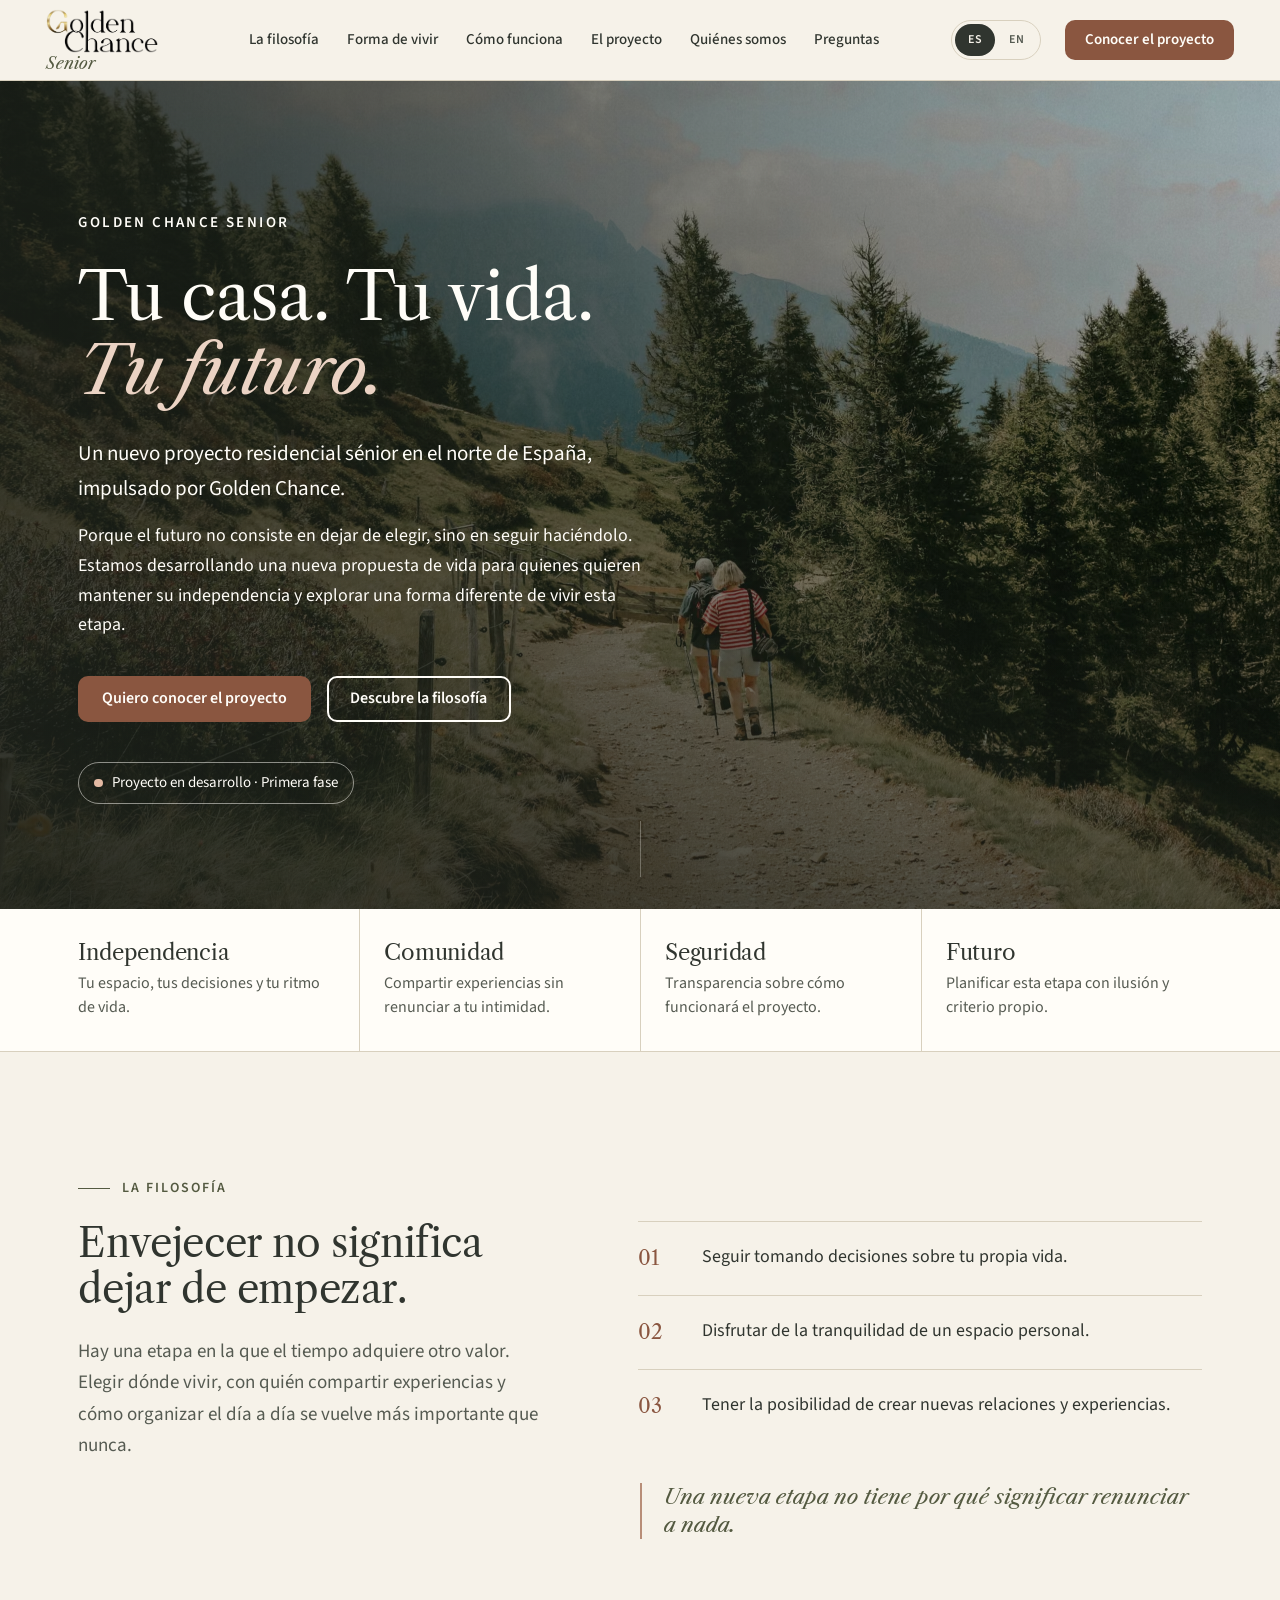
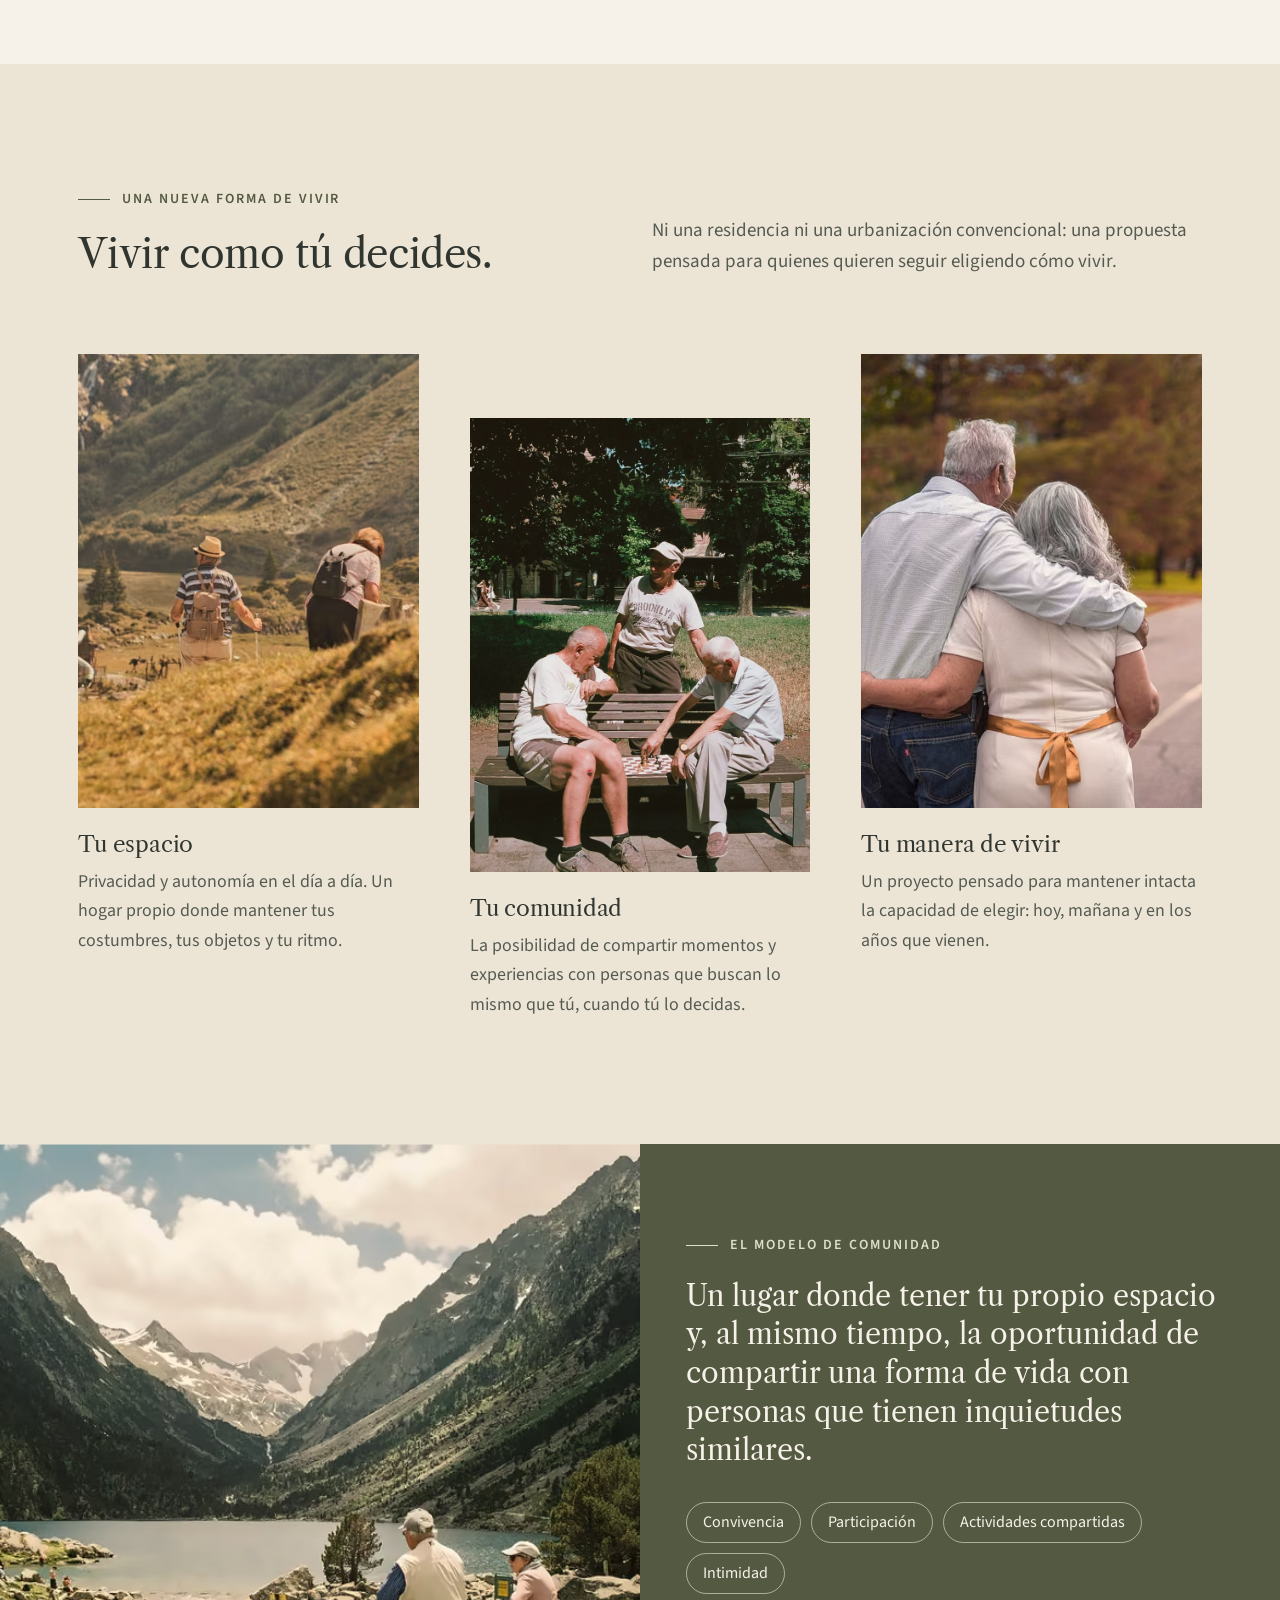
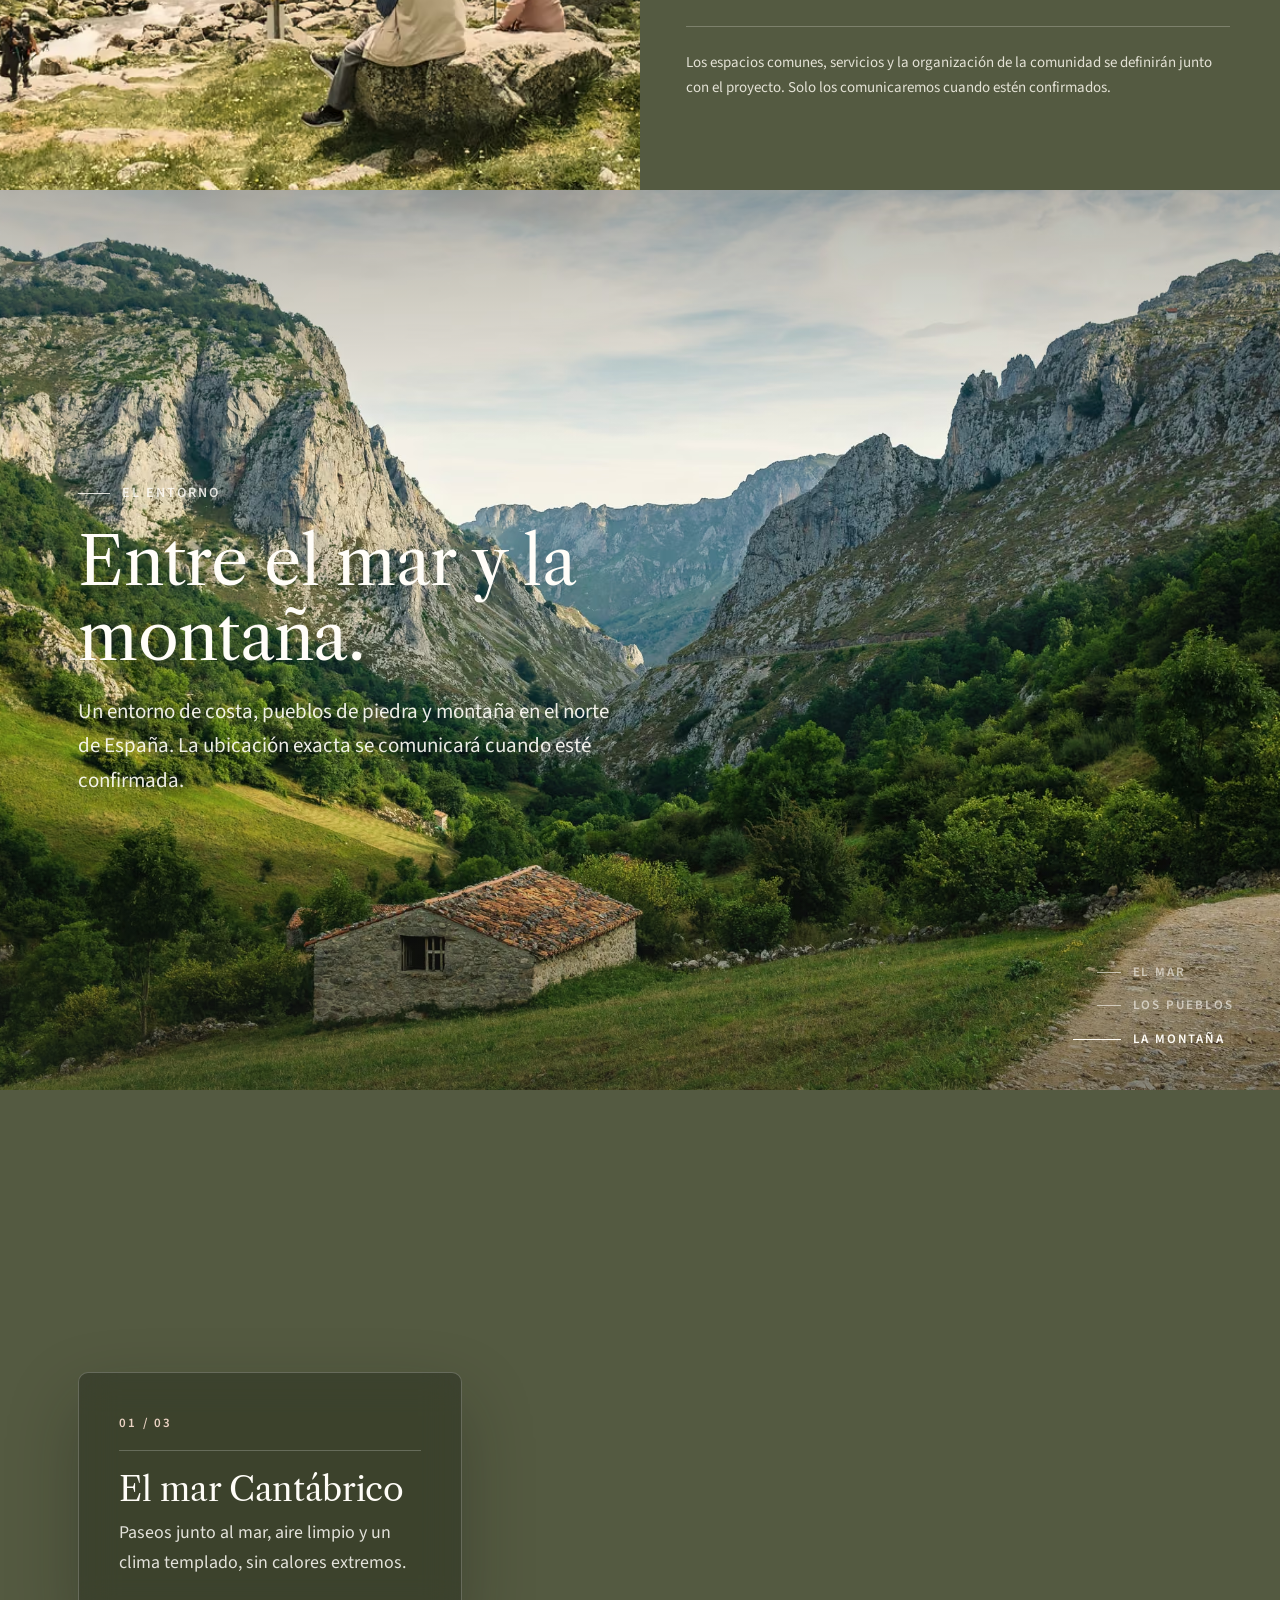
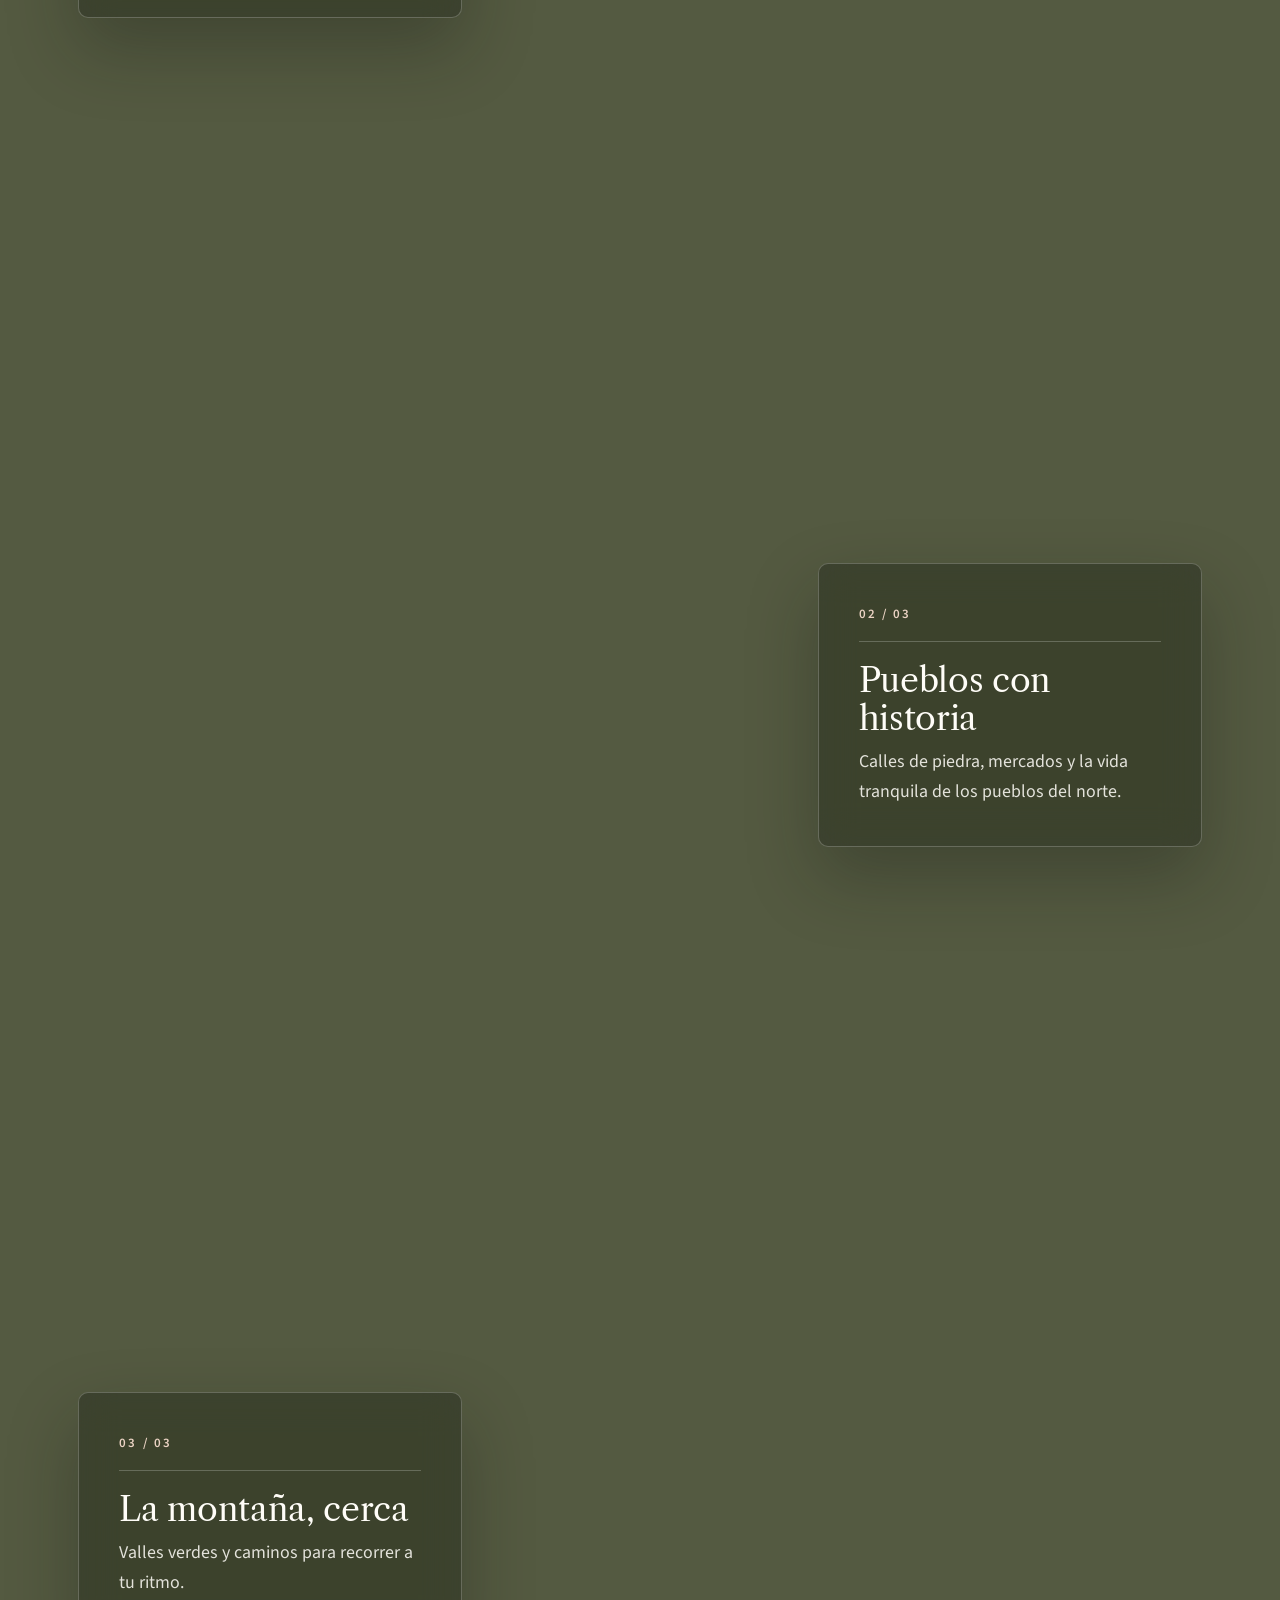
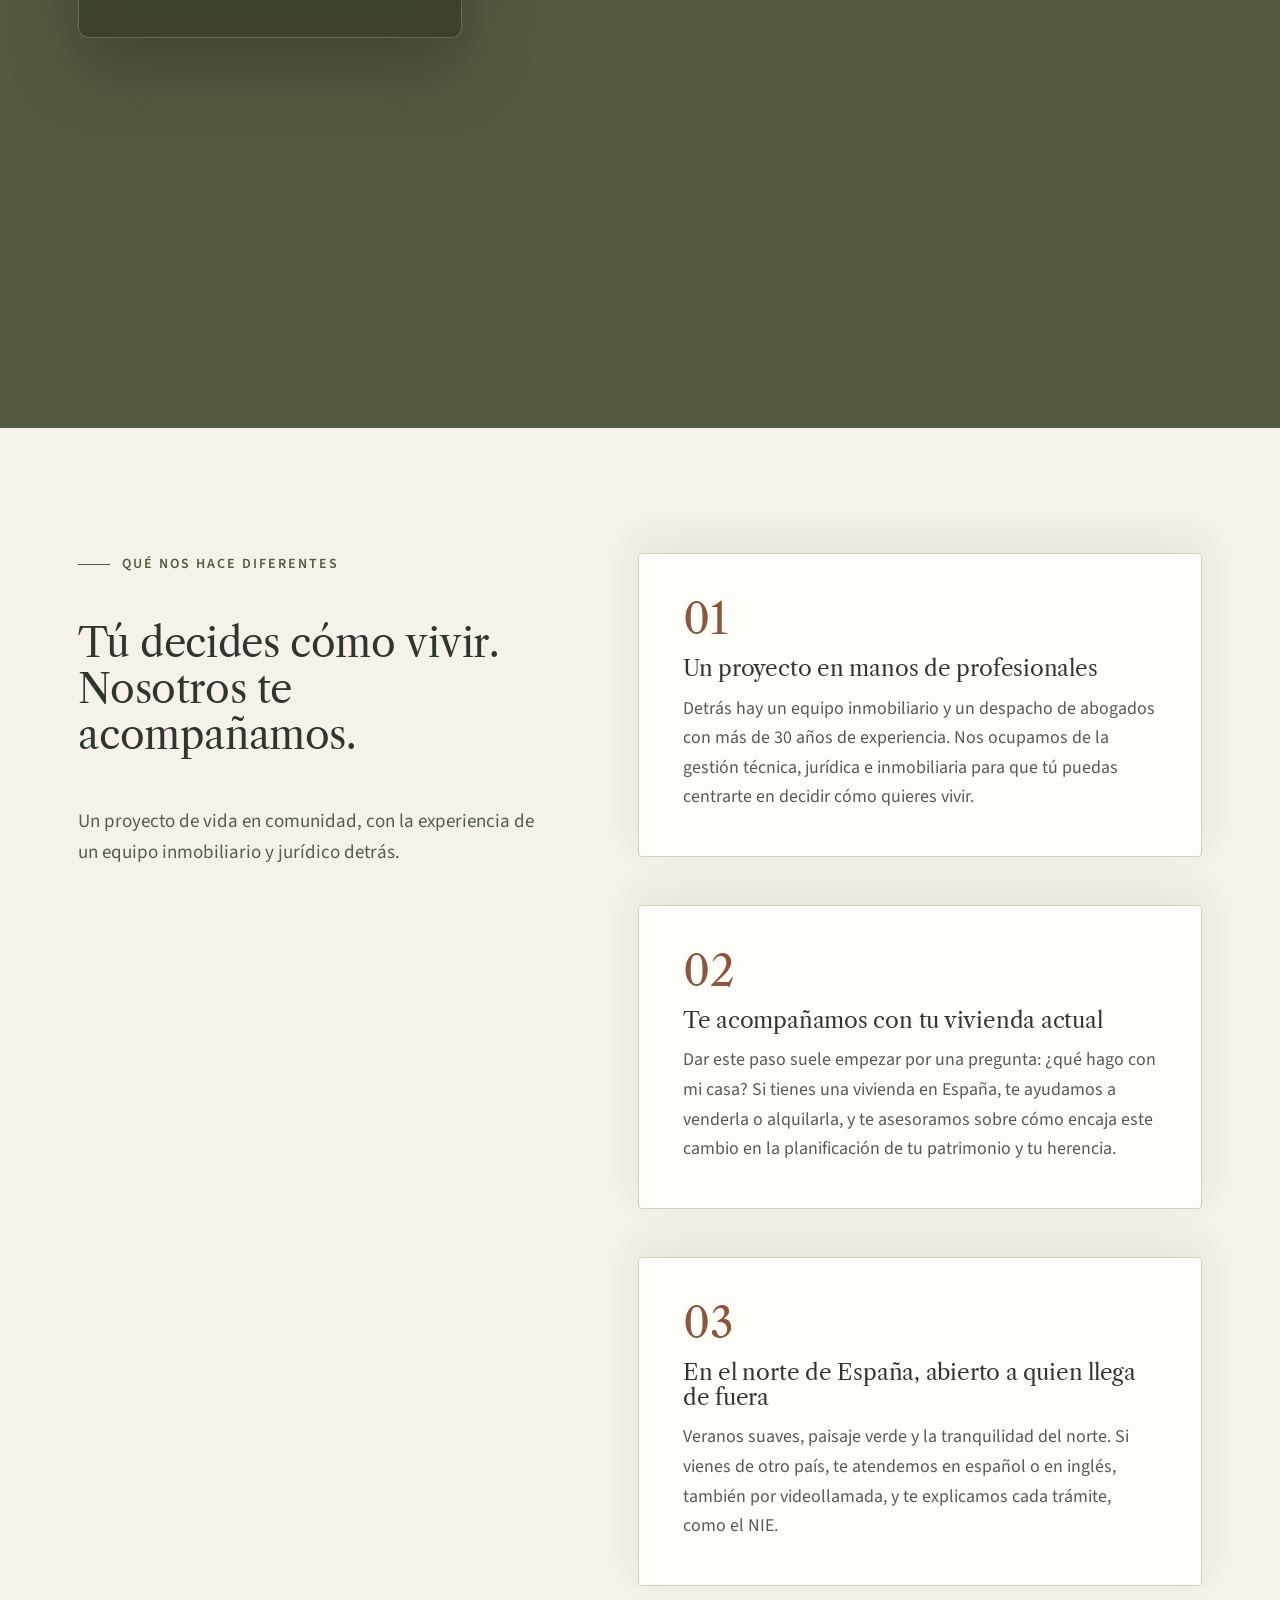
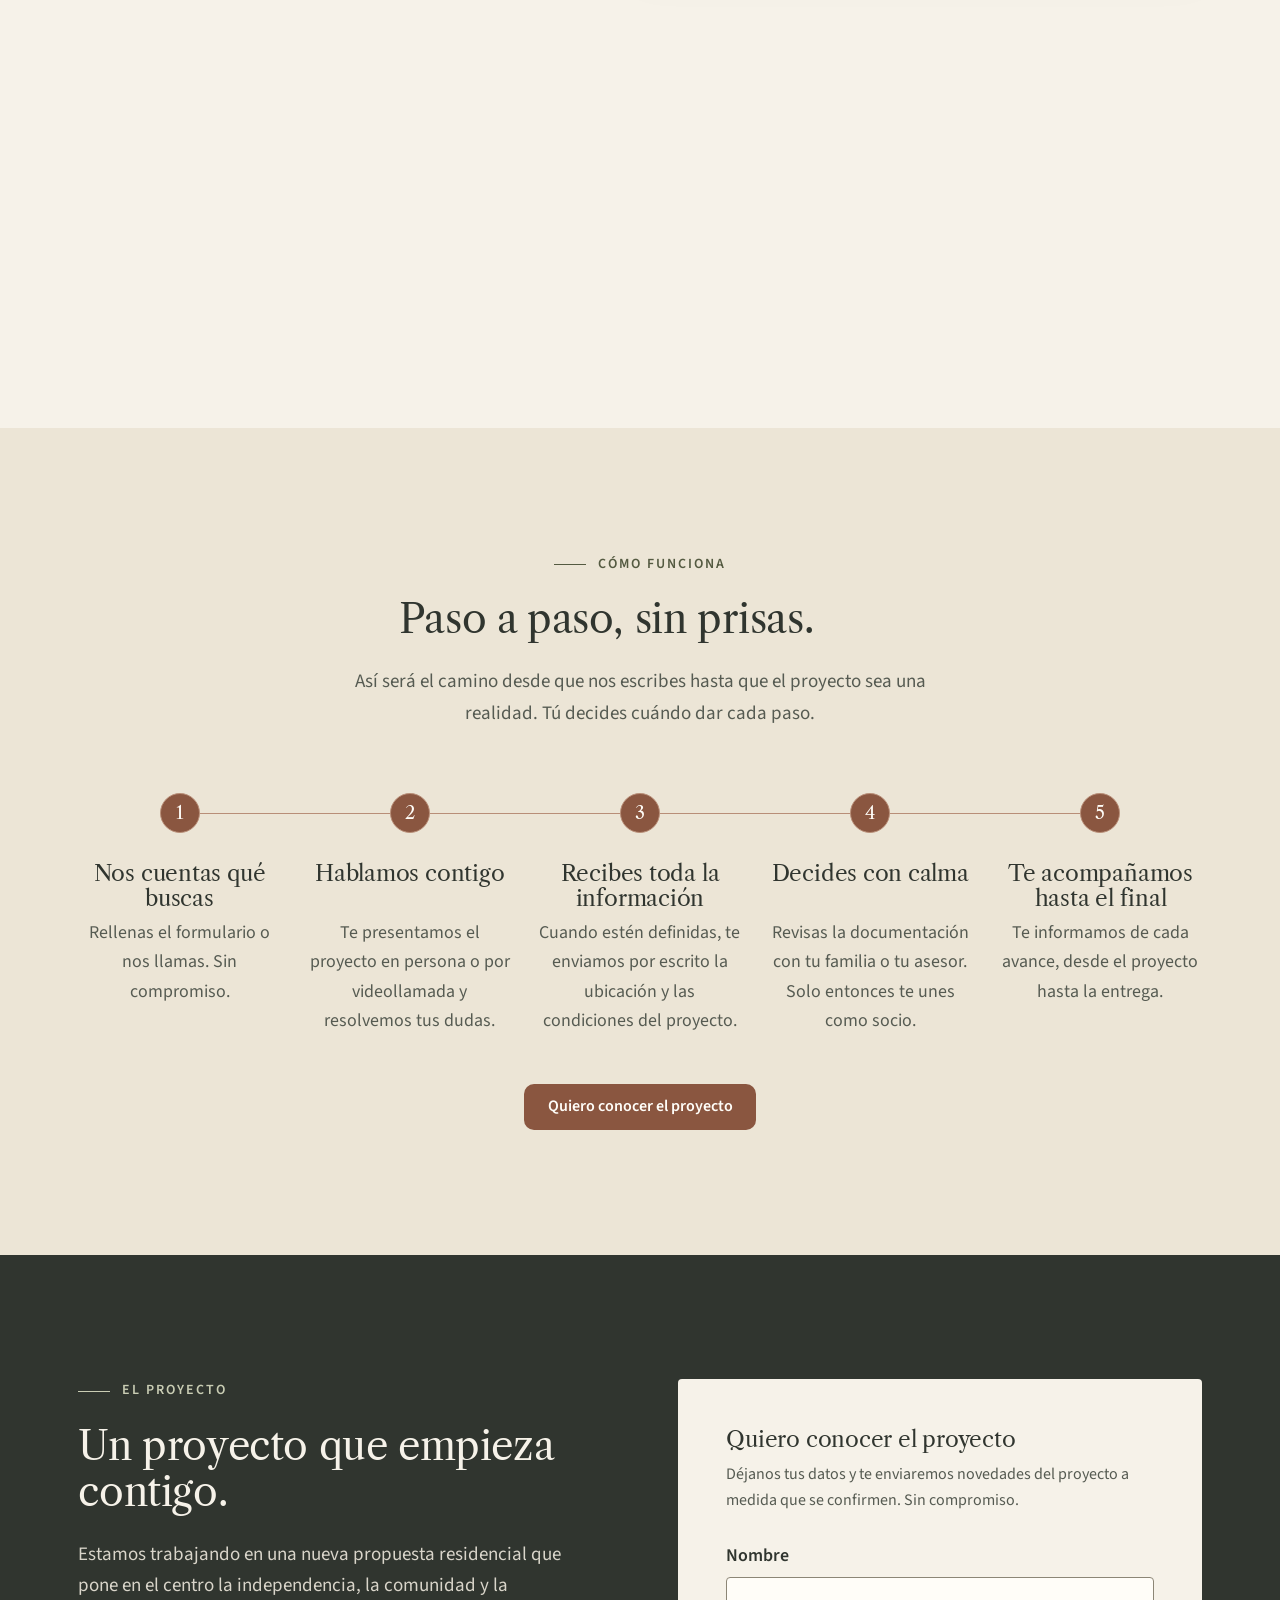
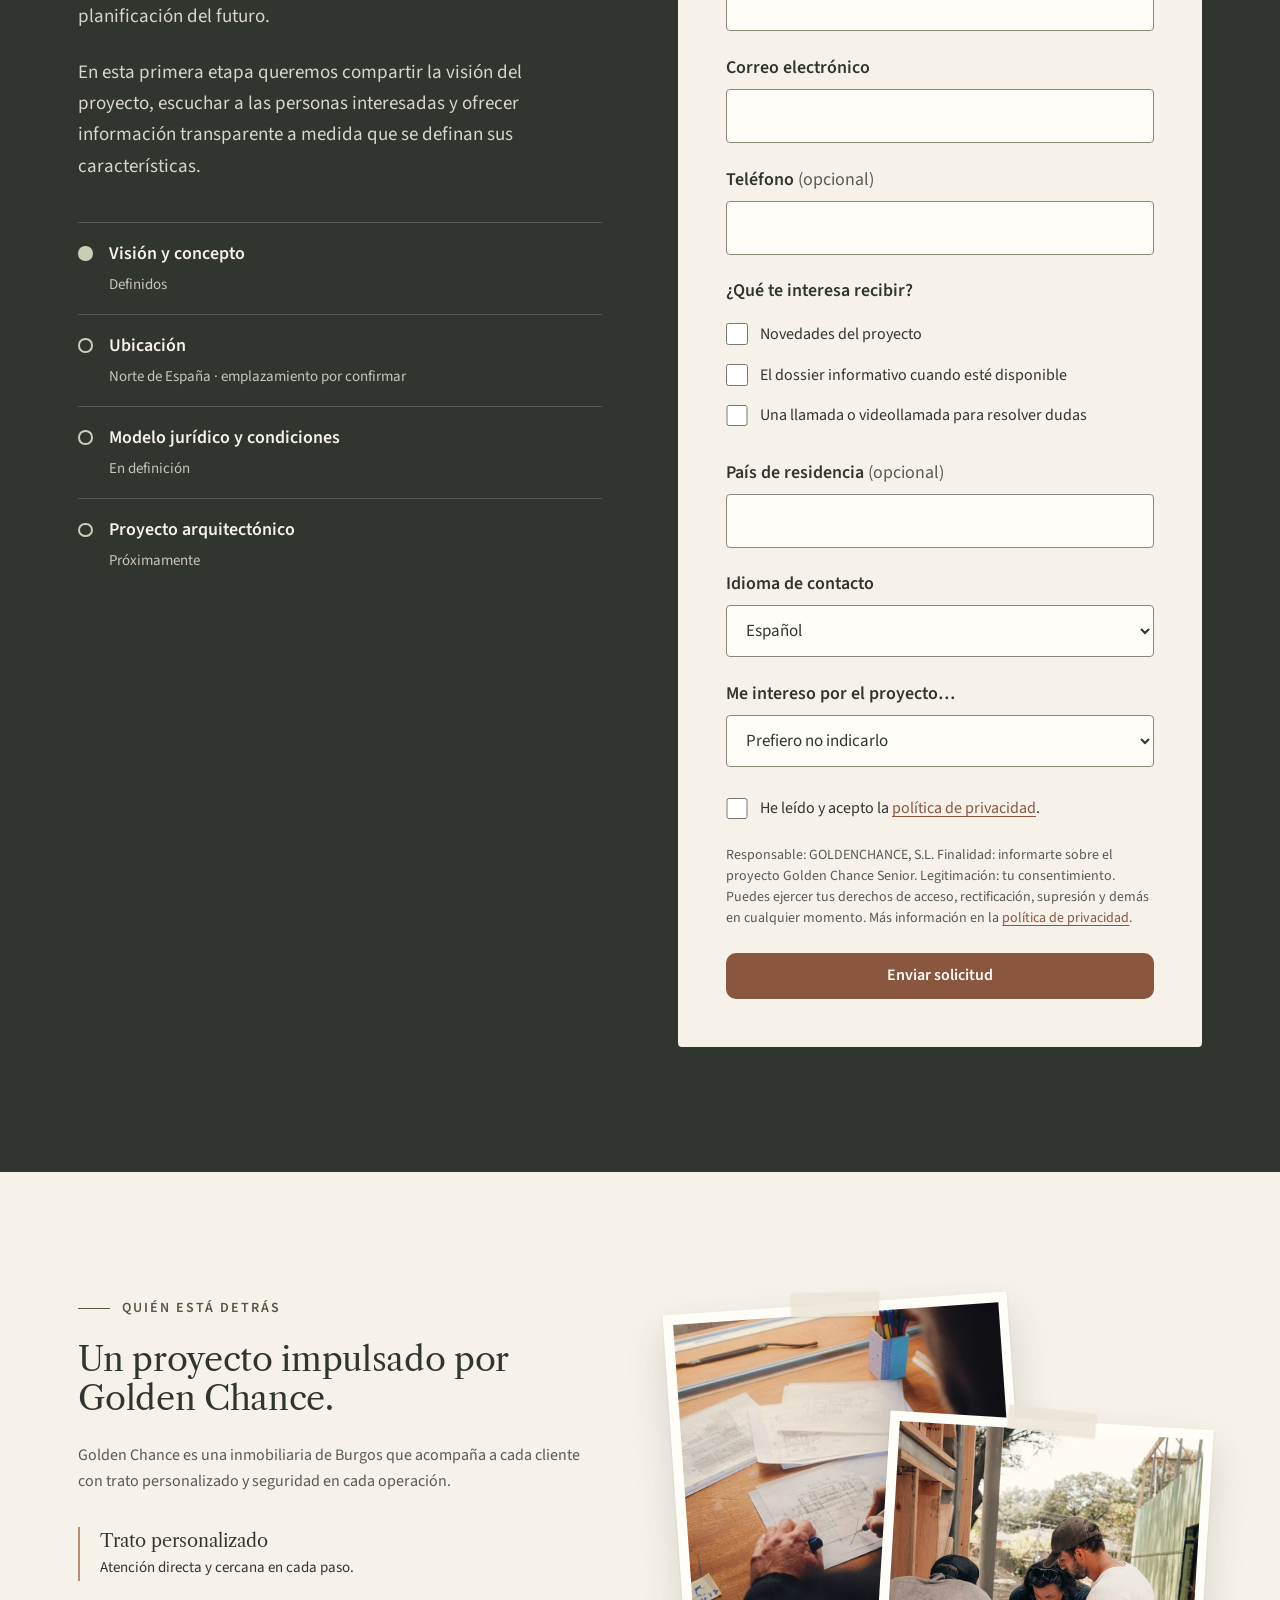
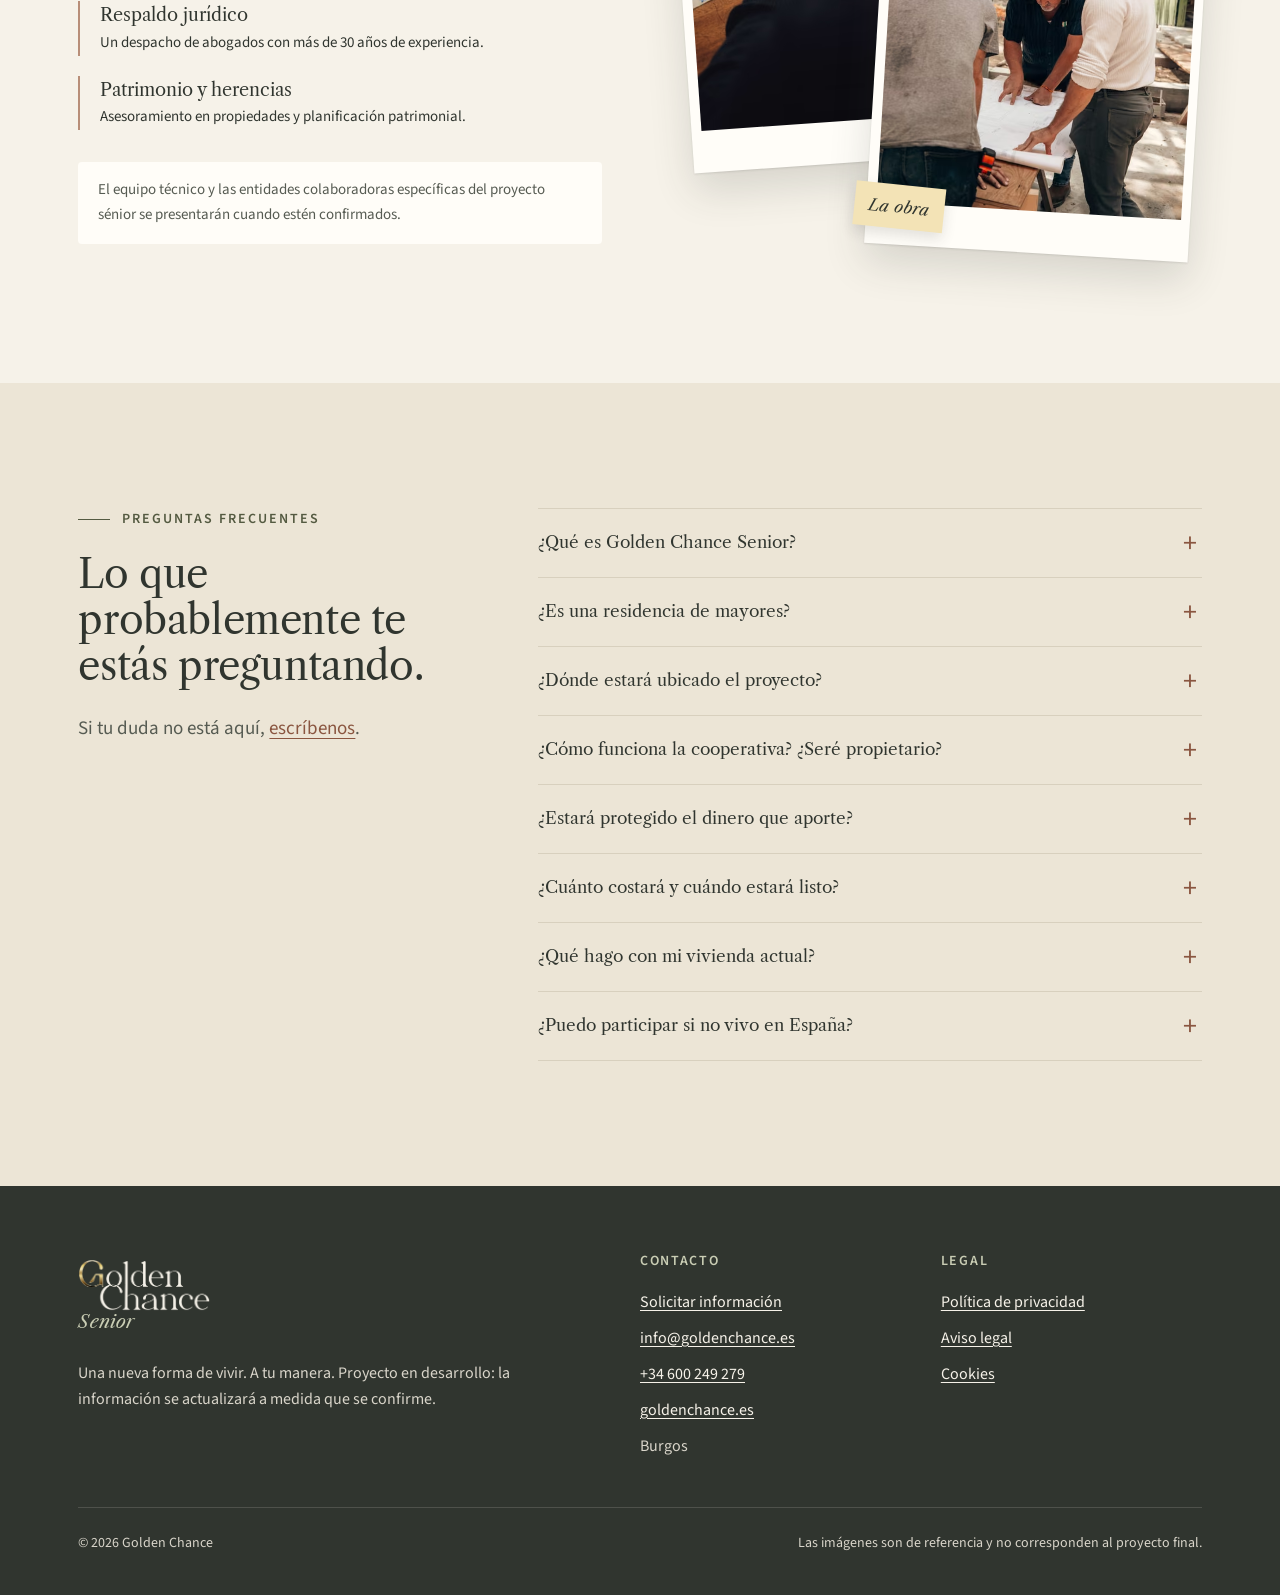
==== commit 3e1cc487: "Detalles de animación sutiles y revisión final" ====
--- a/index.html
+++ b/index.html
@@ -117,6 +117,7 @@
         <a class="Button Button--light" href="#filosofia">Descubre la filosofía</a>
       </div>
       <p class="Hero-badge">Proyecto en desarrollo · Primera fase</p>
+      <span class="Hero-scroll" aria-hidden="true"></span>
     </div>
   </section>
 
@@ -211,7 +212,7 @@
       <p class="u-eyebrow rv">El modelo de comunidad</p>
       <h2 class="u-srOnly" id="comunidad-title">El modelo de comunidad</h2>
       <p class="Community-statement rv">Un lugar donde tener tu propio espacio y, al mismo tiempo, la oportunidad de compartir una forma de vida con personas que tienen inquietudes similares.</p>
-      <ul class="Community-tags rv" aria-label="Ideas que guían la comunidad">
+      <ul class="Community-tags rv-group" aria-label="Ideas que guían la comunidad">
         <li class="Community-tag">Convivencia</li>
         <li class="Community-tag">Participación</li>
         <li class="Community-tag">Actividades compartidas</li>
--- a/css/home.css
+++ b/css/home.css
@@ -189,6 +189,12 @@
   background-color: #e3b9a3;
 }
 
+/* Indicador de scroll: una línea fina con un destello que baja.
+   Solo en escritorio, donde la portada tiene altura de sobra. */
+.Hero-scroll {
+  display: none;
+}
+
 /* ==========================================================
    PILARES
 ========================================================== */
@@ -213,6 +219,7 @@
 }
 
 .Pillars-name {
+  position: relative;
   margin: 0 0 0.35rem;
   font-family: var(--font-serif);
   font-size: 1.375rem;
@@ -1198,6 +1205,25 @@
     text-transform: uppercase;
   }
 
+  .Hero-scroll {
+    position: absolute;
+    bottom: 2rem;
+    left: 50%;
+    display: block;
+    width: 1px;
+    height: 3.5rem;
+    overflow: hidden;
+    background-color: rgb(255 253 248 / 0.28);
+  }
+
+  .Hero-scroll::after {
+    content: "";
+    position: absolute;
+    inset: 0;
+    background-color: var(--color-white);
+    transform: translateY(-100%);
+  }
+
   /* Las tarjetas se alternan: la de los pueblos va a la derecha */
   .Setting-panel:nth-child(3) {
     justify-content: flex-end;
@@ -1525,6 +1551,47 @@
     scale: 1.12;
   }
 
+  /* Filosofía: la línea de la cita se dibuja de arriba abajo */
+  .Philosophy-quote.rv {
+    border-left-color: transparent;
+    background: linear-gradient(var(--color-terracotta), var(--color-terracotta)) 0 0 / 2px 0 no-repeat;
+    transition:
+      opacity var(--duration-1000) var(--ease-out),
+      transform var(--duration-1000) var(--ease-out),
+      background-size var(--duration-1200) var(--ease-inOut) 0.35s;
+  }
+
+  .Philosophy-quote.rv.is-in {
+    background-size: 2px 100%;
+  }
+
+  /* Cómo funciona: cada número se rellena cuando la línea llega a él */
+  .Steps-item::before {
+    transition:
+      background-color var(--duration-600) var(--ease-out) var(--fill-delay, 0s),
+      color var(--duration-600) var(--ease-out) var(--fill-delay, 0s);
+  }
+
+  .Steps.is-in .Steps-item::before {
+    background-color: var(--color-terracottaInk);
+    color: var(--color-white);
+  }
+
+  .Steps-item:nth-child(2) { --fill-delay: 0.55s; }
+  .Steps-item:nth-child(3) { --fill-delay: 0.95s; }
+  .Steps-item:nth-child(4) { --fill-delay: 1.35s; }
+  .Steps-item:nth-child(5) { --fill-delay: 1.75s; }
+
+  /* Proyecto: la fase en marcha late suavemente */
+  .Status-item.is-done .Status-dot {
+    animation: statusPulse var(--duration-2400) ease-out infinite;
+  }
+
+  /* Portada: destello que recorre la línea de scroll */
+  .Hero-scroll::after {
+    animation: scrollCue var(--duration-2400) var(--ease-inOut) 1.6s infinite;
+  }
+
   /* Cómo funciona: la línea se dibuja mientras aparecen los pasos */
   .Steps::before {
     transform: scaleX(0);
@@ -1565,6 +1632,26 @@
     user-select: none;
     rotate: -1.5deg;
     transition: none;
+  }
+}
+
+/* Pilares: al pasar el ratón aparece una línea fina bajo el nombre */
+@media (hover: hover) {
+  .Pillars-name::after {
+    content: "";
+    position: absolute;
+    bottom: -0.2rem;
+    left: 0;
+    width: 2rem;
+    height: 1px;
+    background-color: var(--color-terracotta);
+    transform: scaleX(0);
+    transform-origin: 0 50%;
+    transition: transform var(--duration-500) var(--ease-out);
+  }
+
+  .Pillars-item:hover .Pillars-name::after {
+    transform: none;
   }
 }
 
@@ -1700,6 +1787,31 @@
   }
 }
 
+@keyframes statusPulse {
+  0% {
+    box-shadow: 0 0 0 0 rgb(201 205 180 / 0.6);
+  }
+
+  70% {
+    box-shadow: 0 0 0 0.55rem rgb(201 205 180 / 0);
+  }
+
+  100% {
+    box-shadow: 0 0 0 0 rgb(201 205 180 / 0);
+  }
+}
+
+@keyframes scrollCue {
+  0% {
+    transform: translateY(-100%);
+  }
+
+  60%,
+  100% {
+    transform: translateY(100%);
+  }
+}
+
 @keyframes pulse {
   0% {
     box-shadow: 0 0 0 0 rgb(227 185 163 / 0.65);
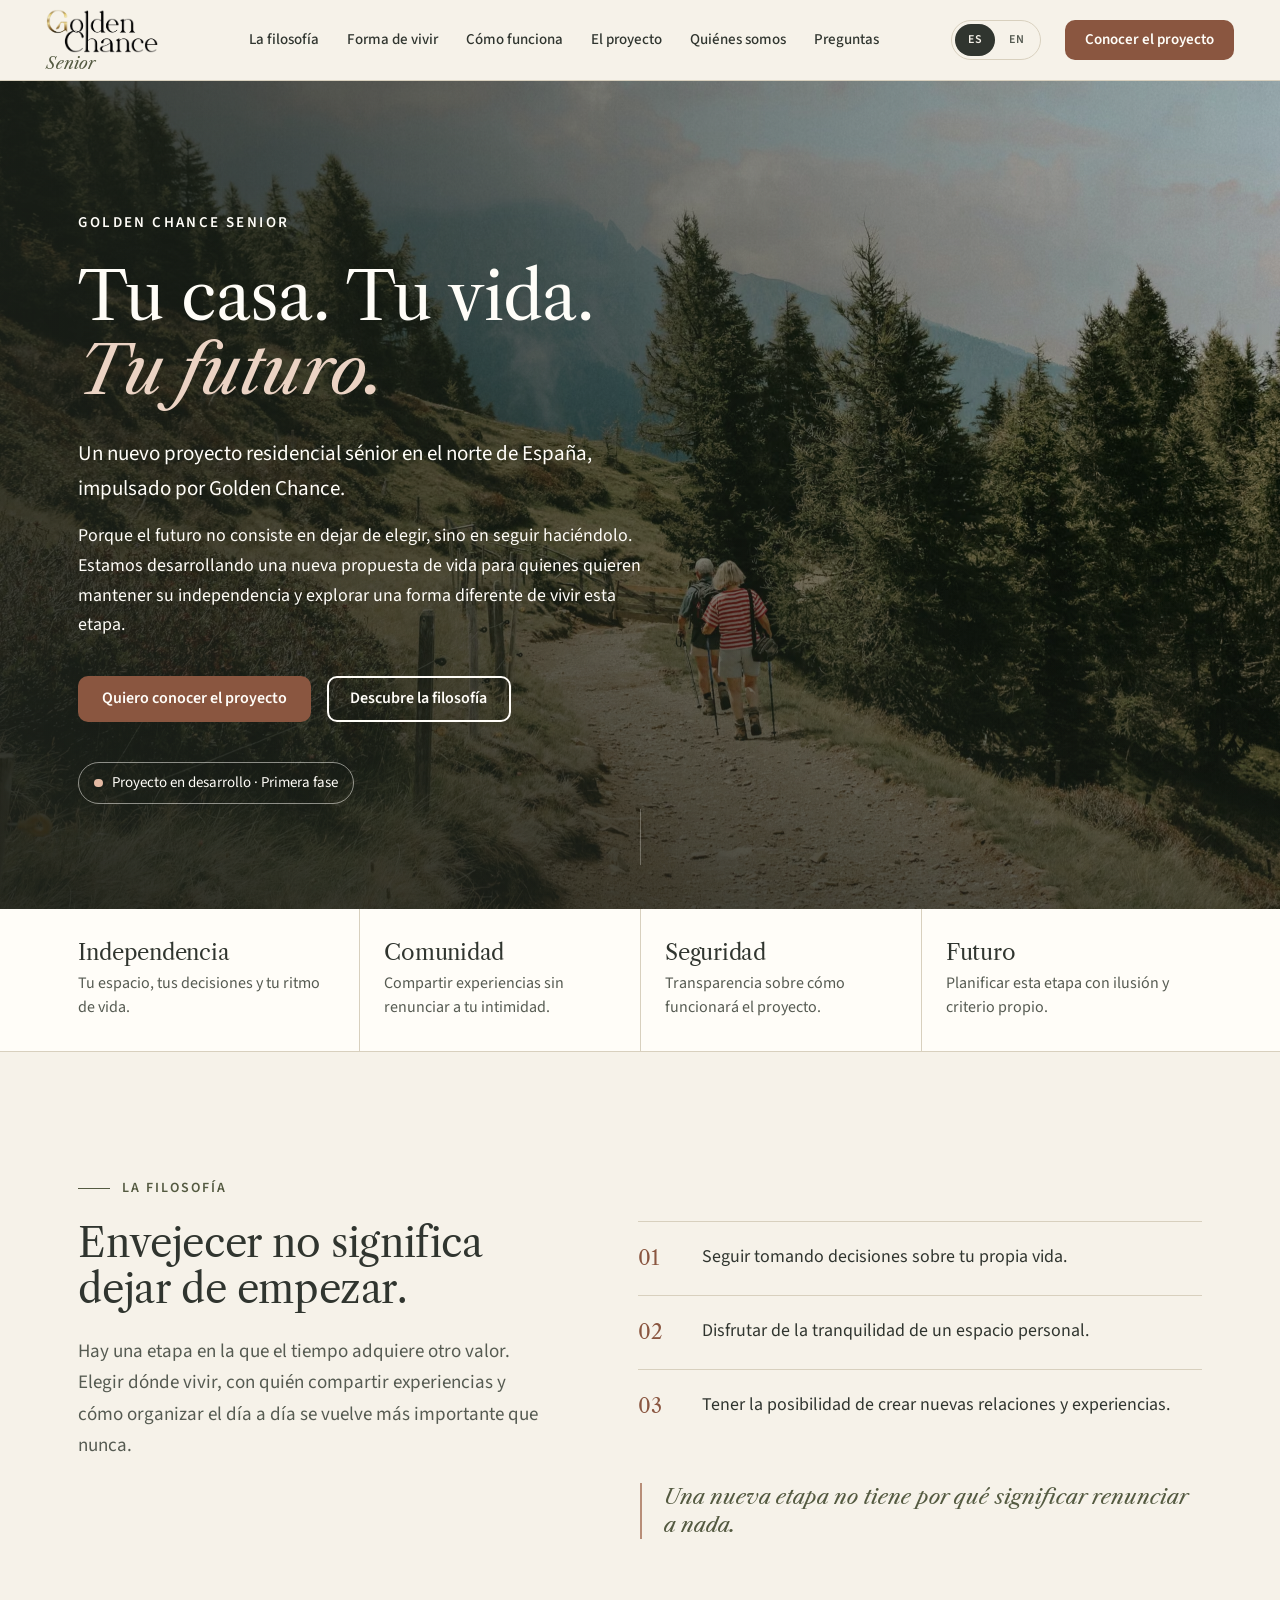
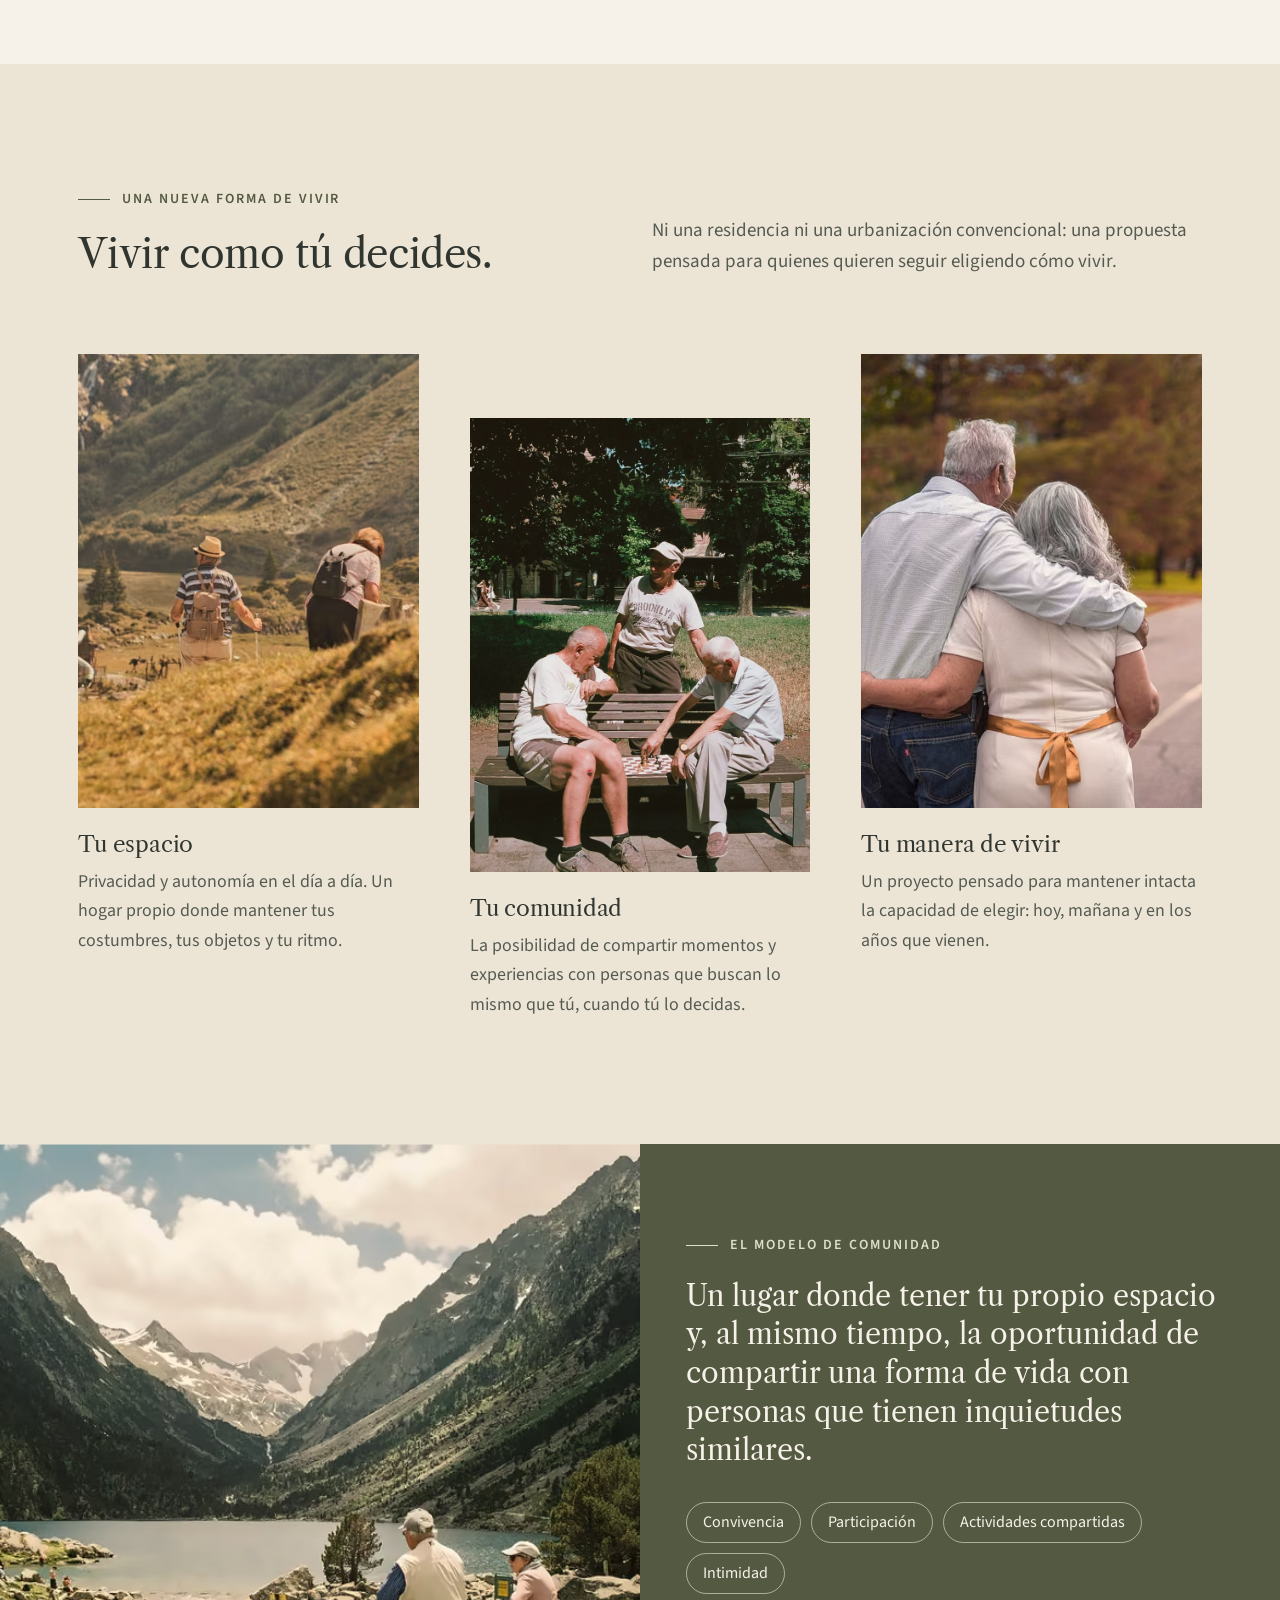
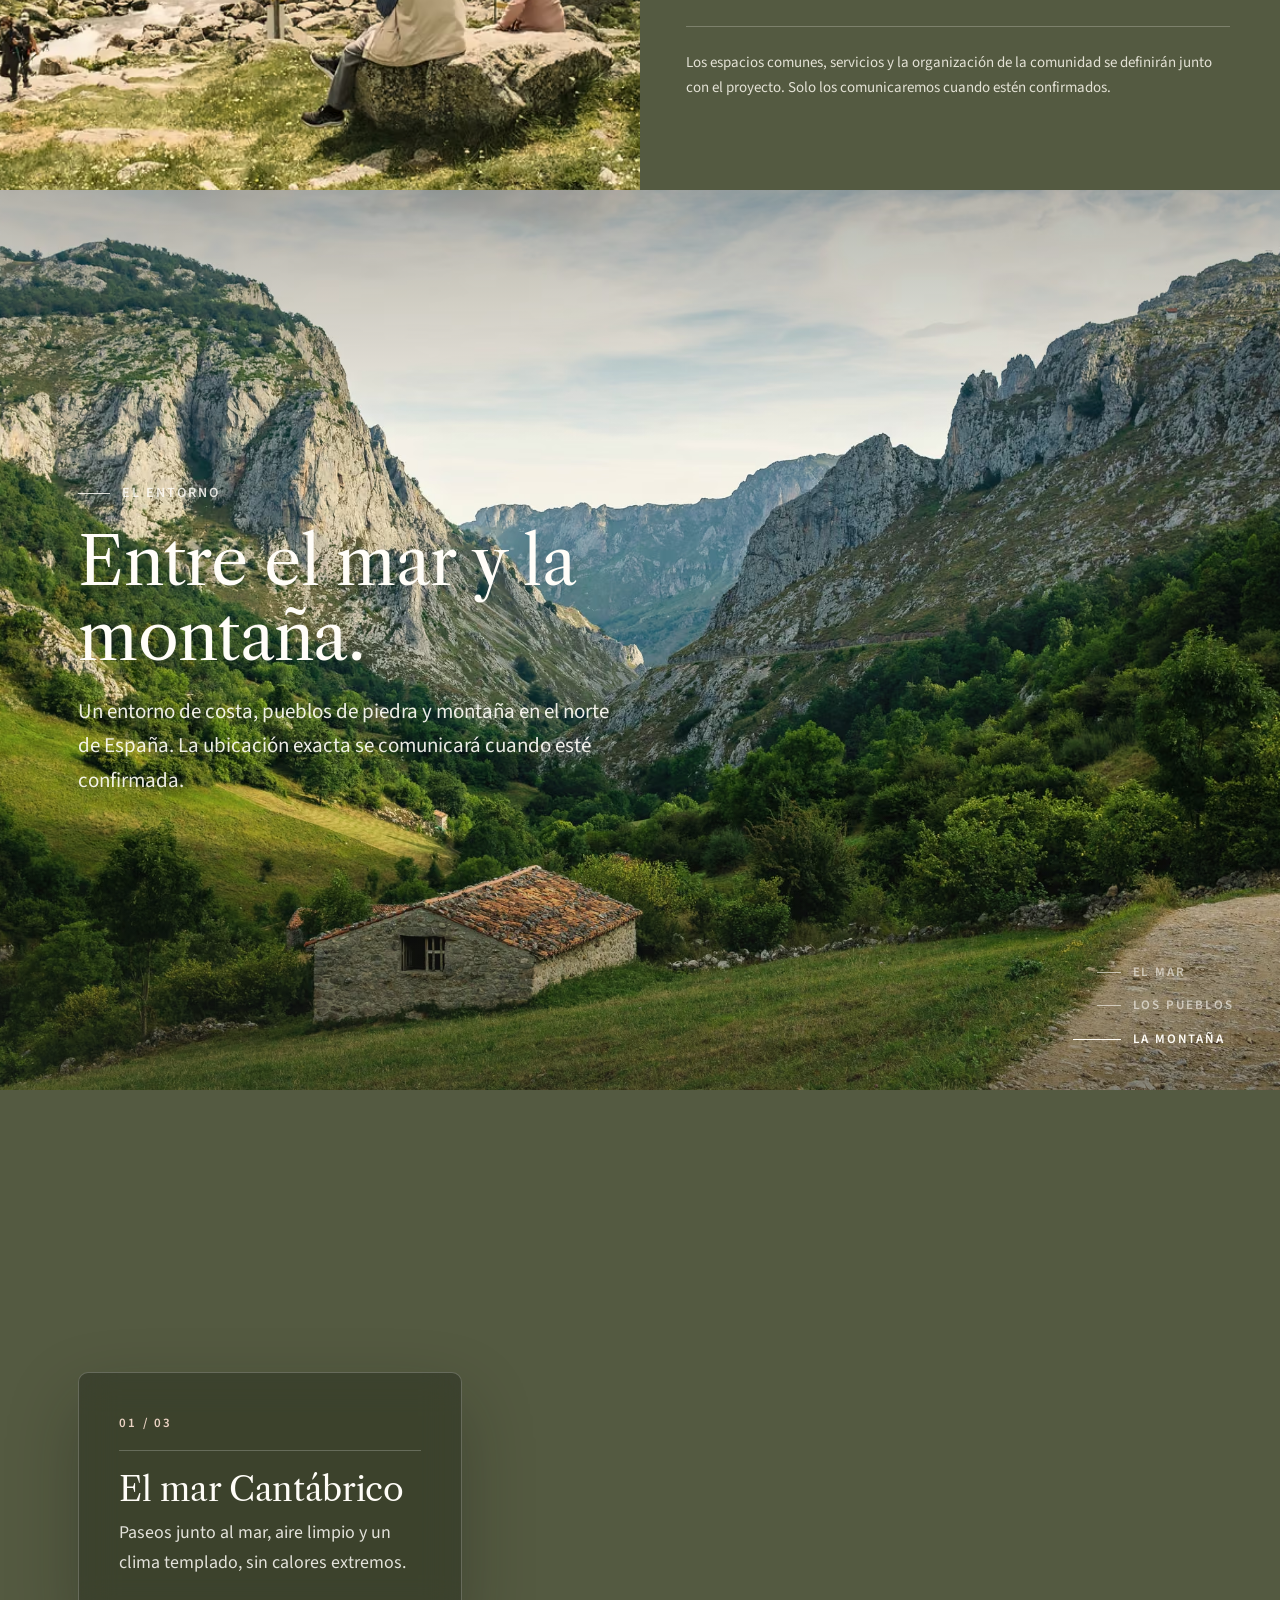
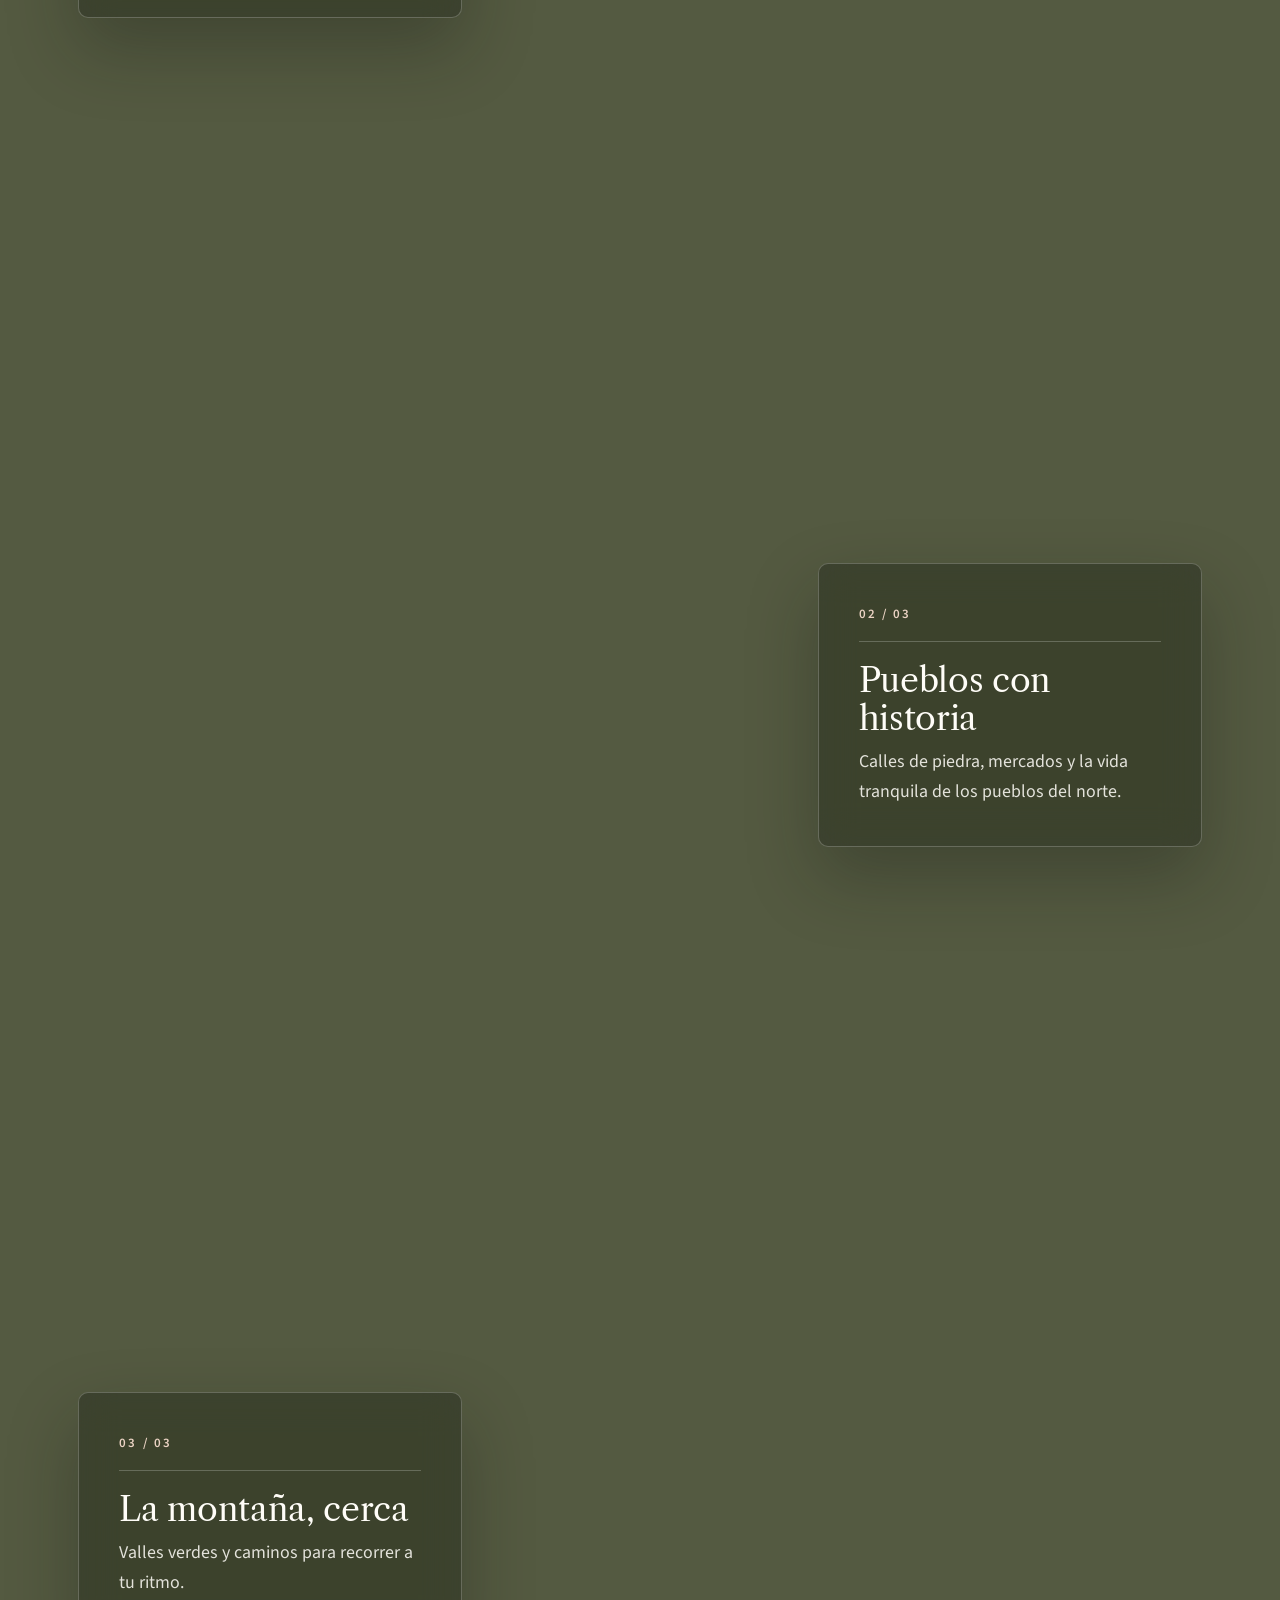
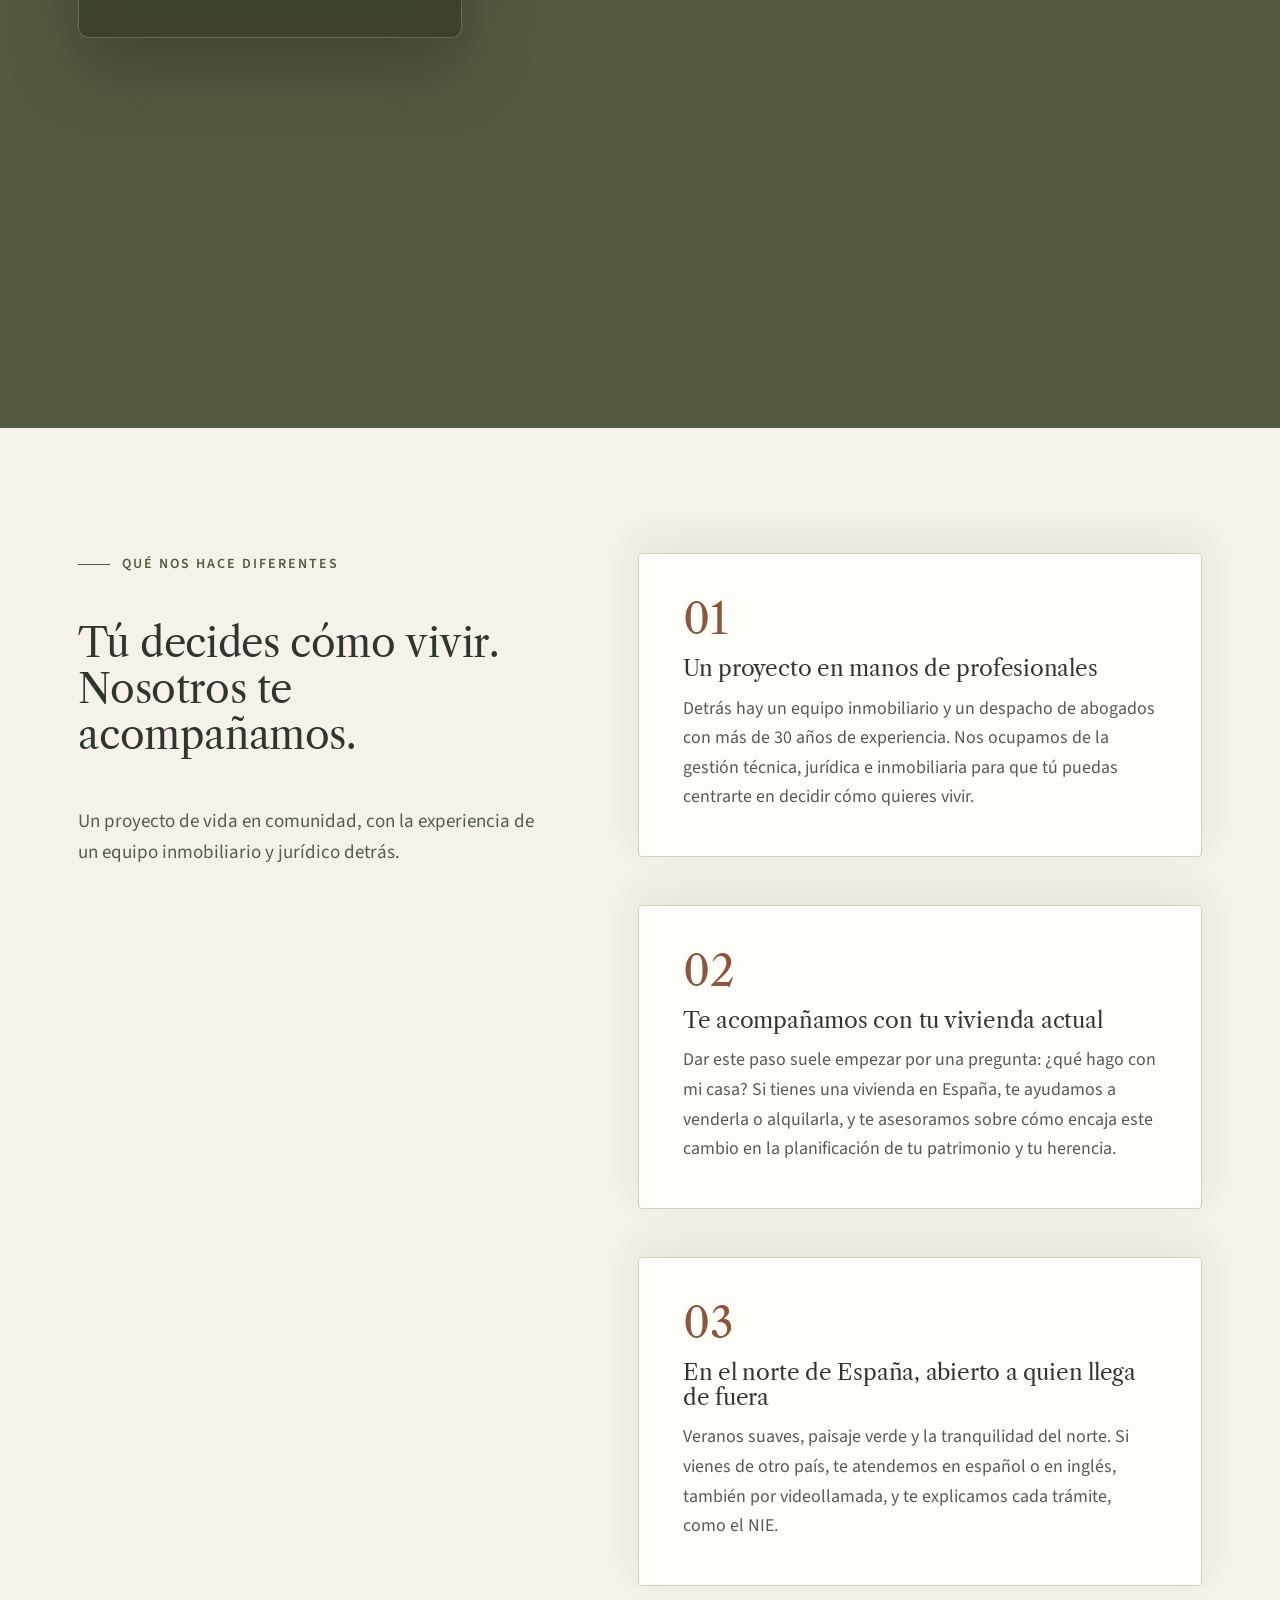
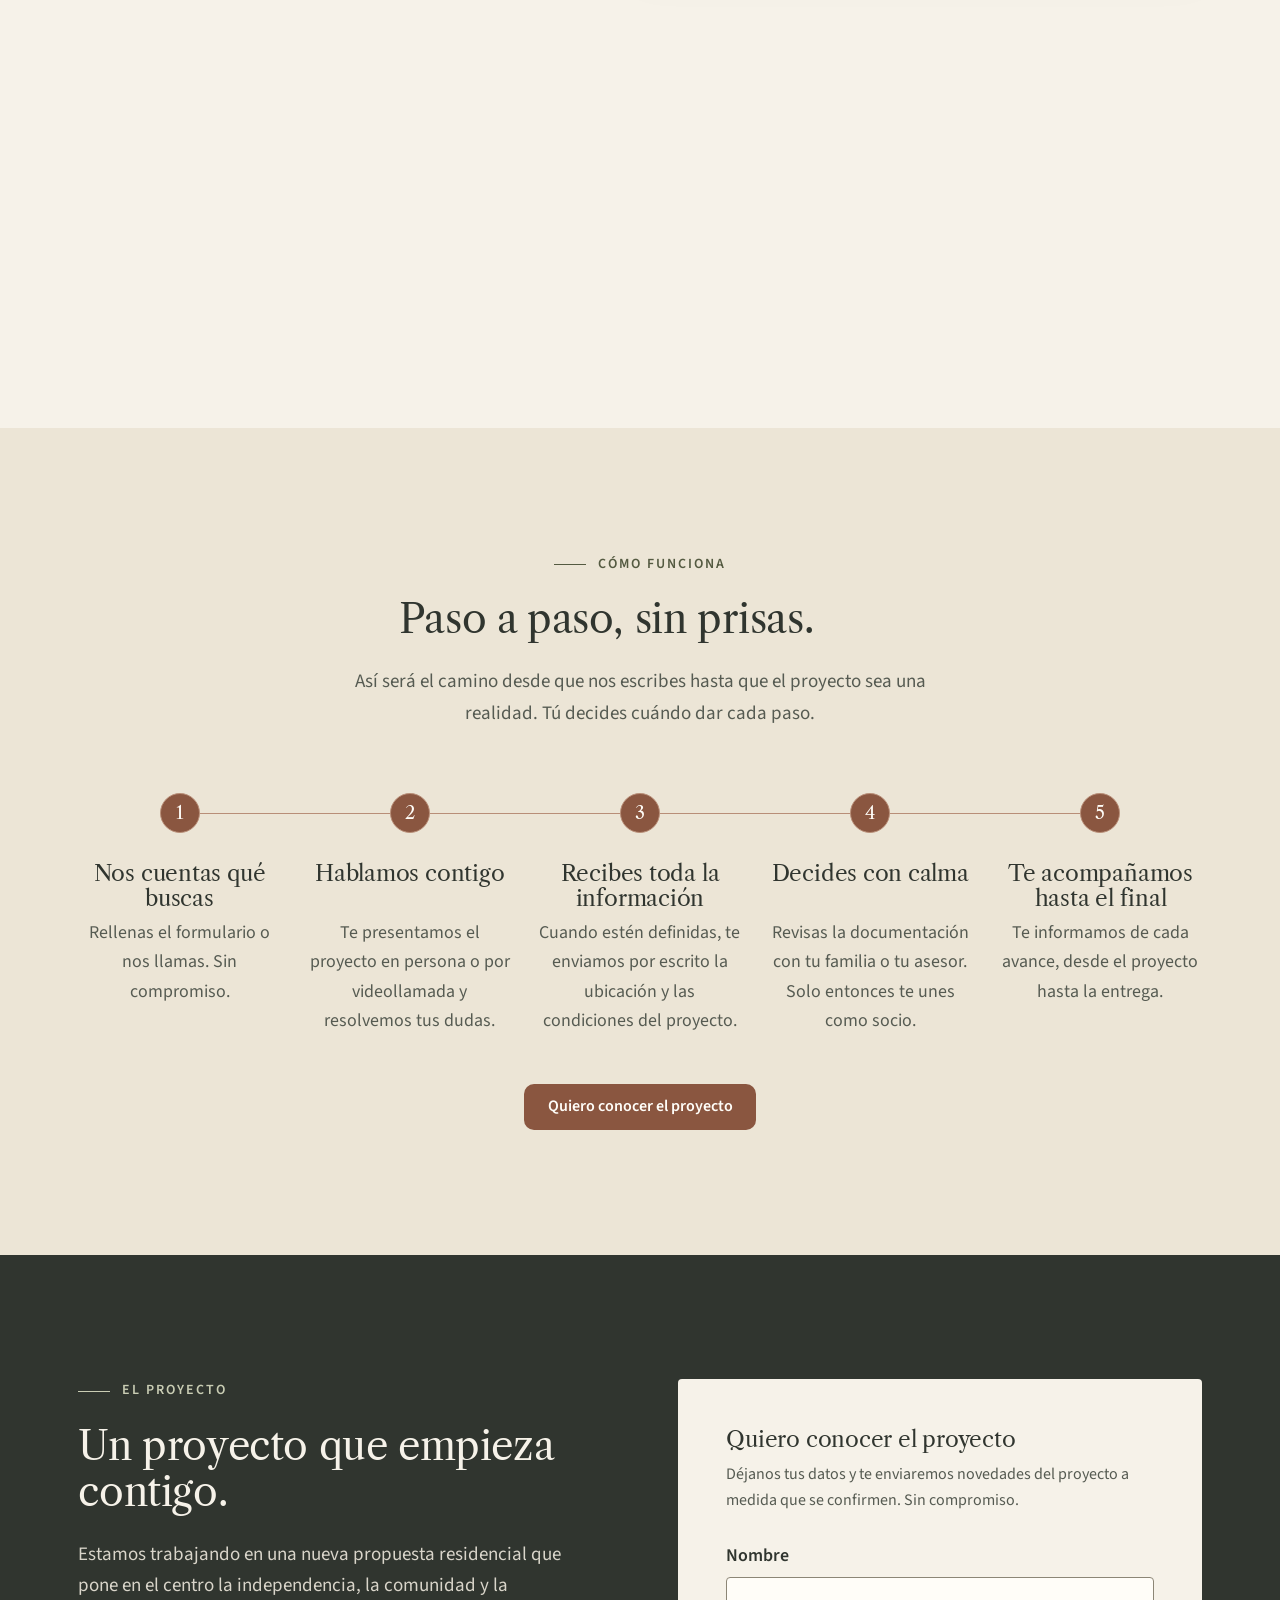
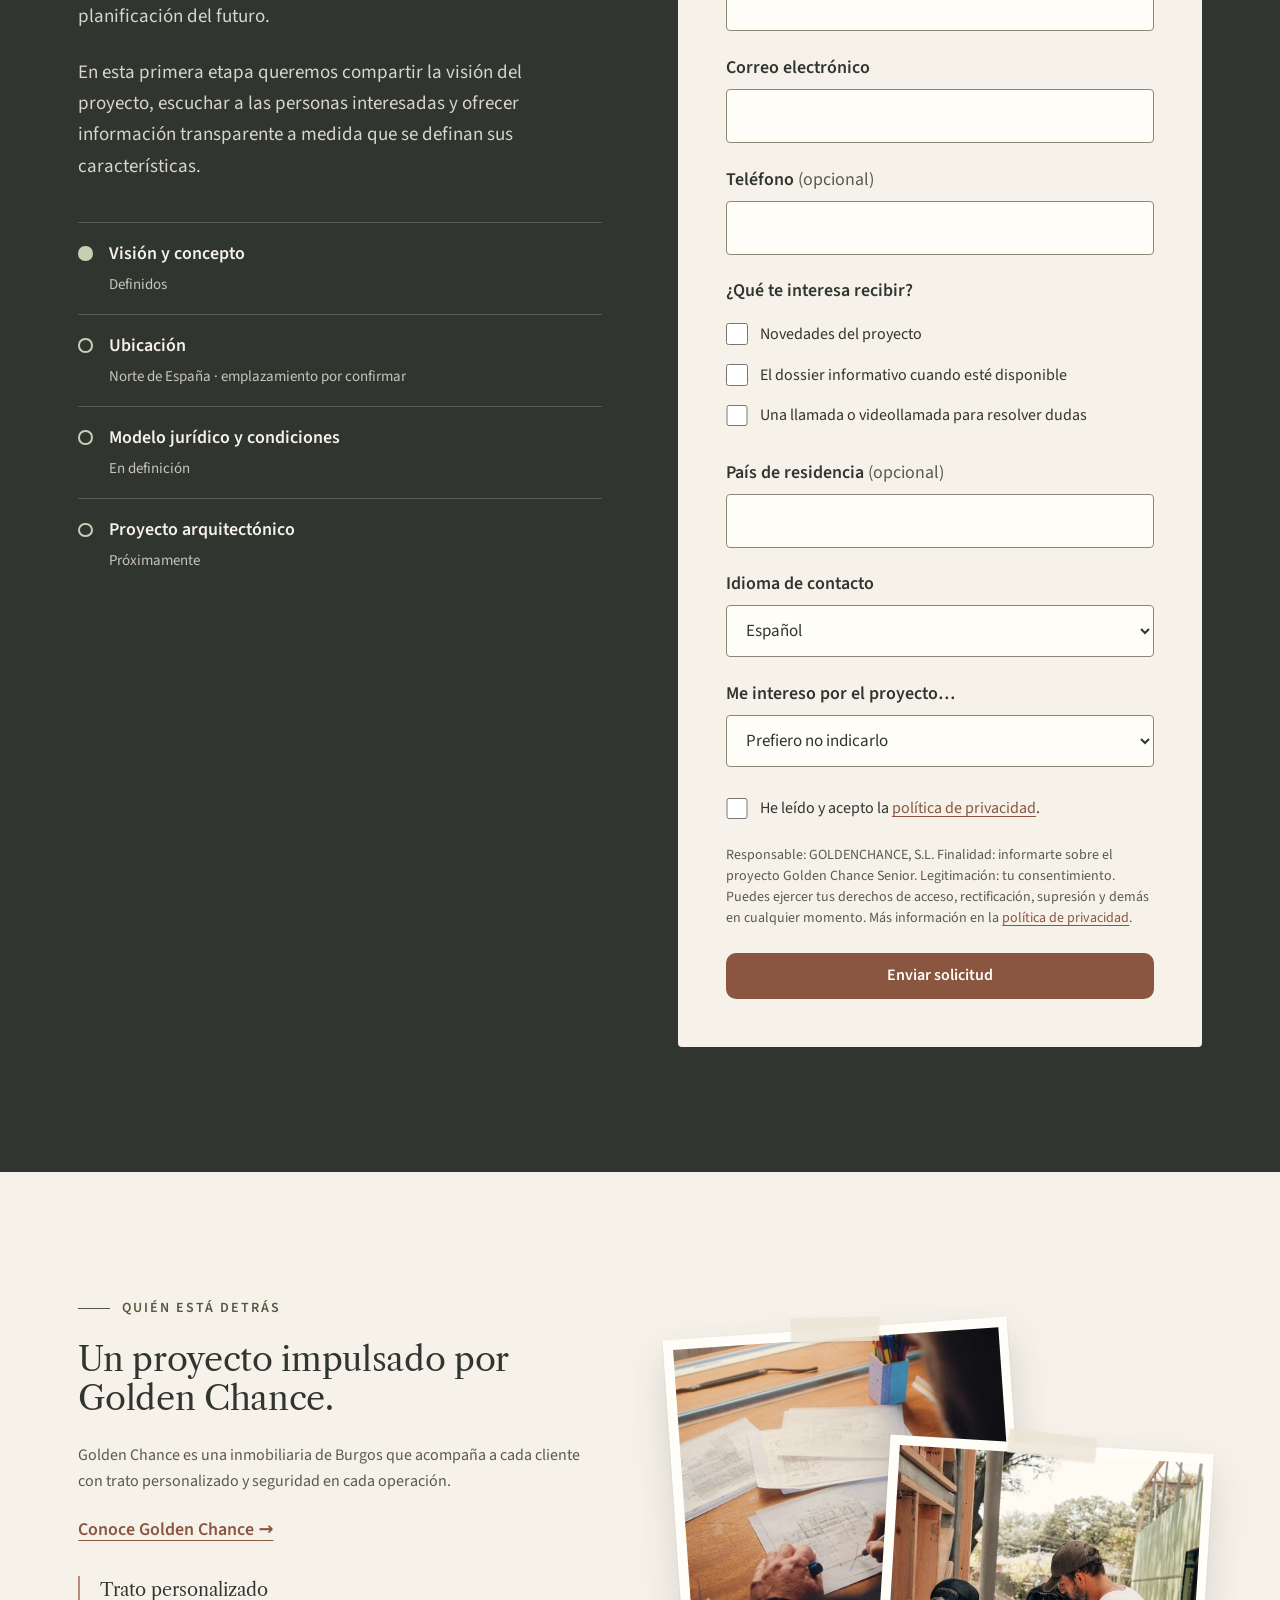
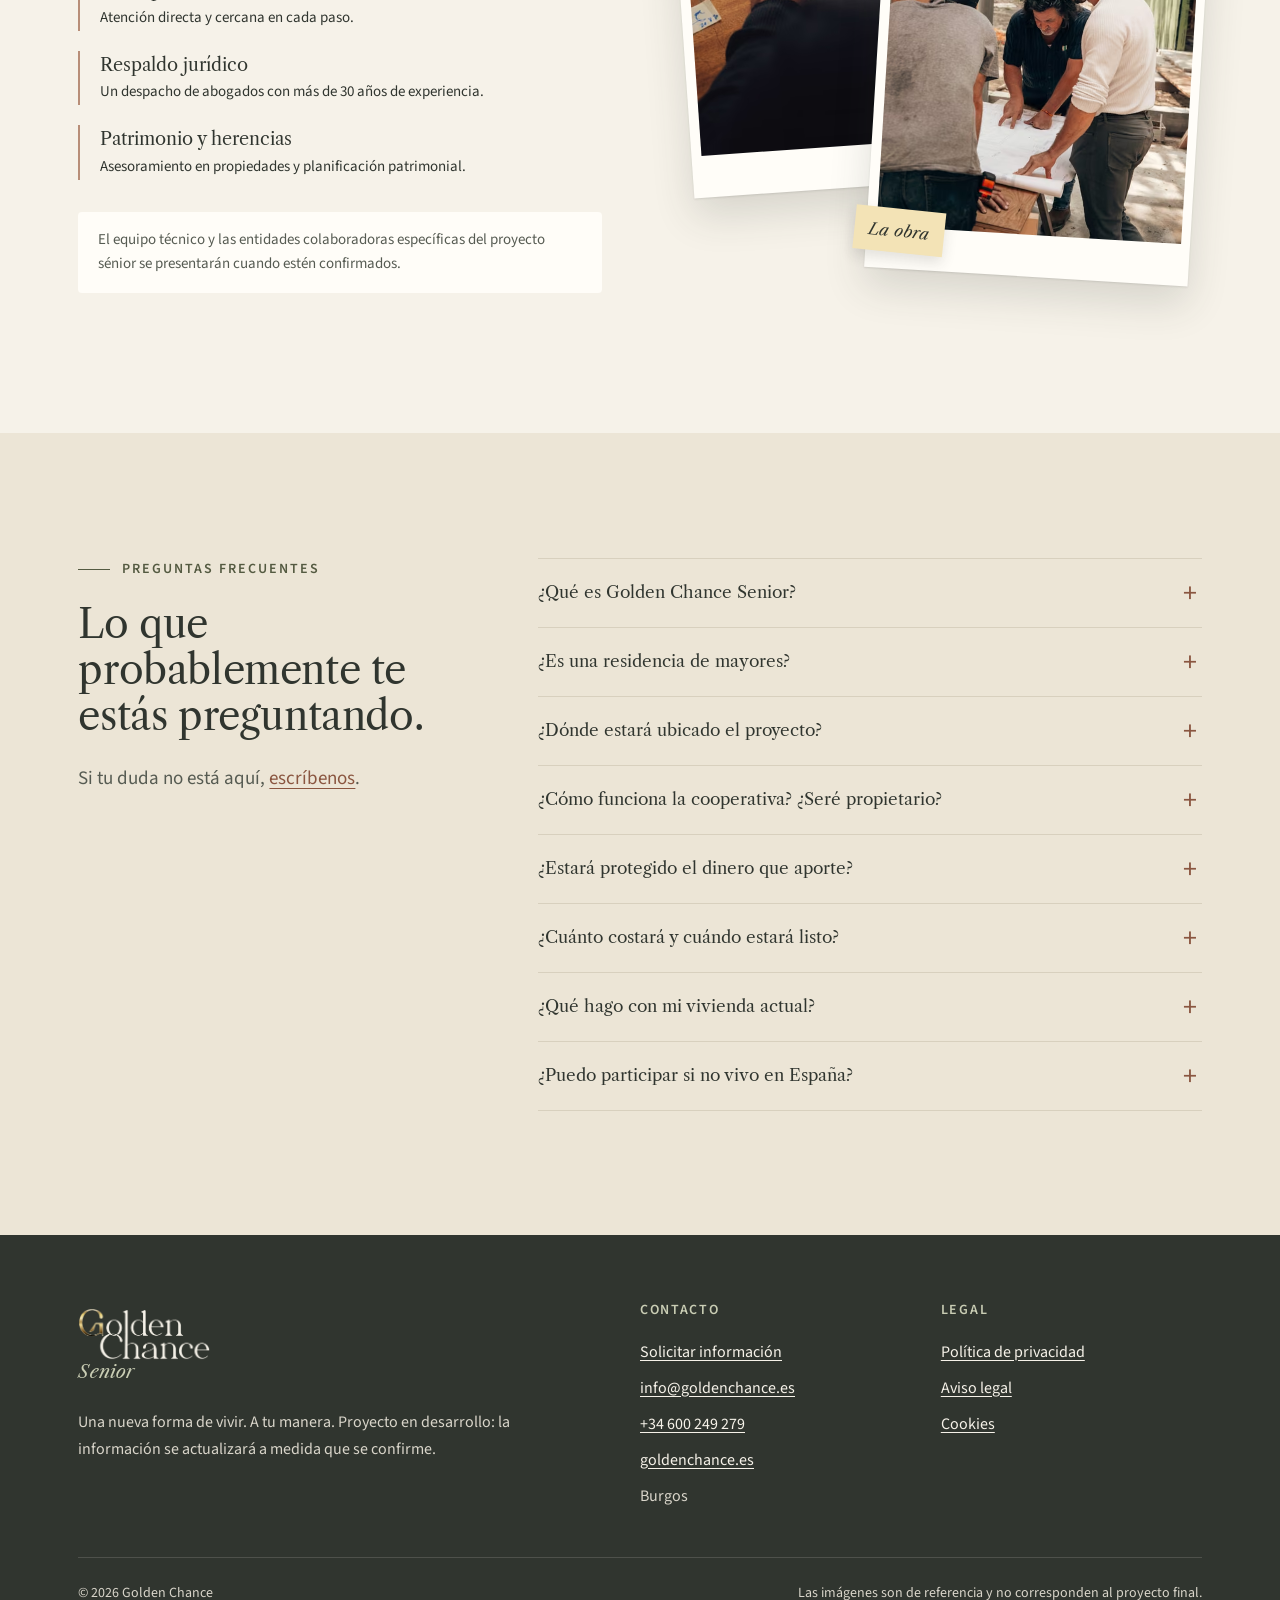
==== commit 442208b4: "Enlace a goldenchance.es" ====
--- a/index.html
+++ b/index.html
@@ -412,6 +412,7 @@
         <p class="u-eyebrow rv">Quién está detrás</p>
         <h2 class="Section-title Section-title--compact rv" id="about-title">Un proyecto impulsado por Golden Chance.</h2>
         <p class="Section-lead Section-lead--compact rv">Golden Chance es una inmobiliaria de Burgos que acompaña a cada cliente con trato personalizado y seguridad en cada operación.</p>
+        <p class="About-link rv"><a class="TextLink" href="https://www.goldenchance.es/">Conoce Golden Chance <span aria-hidden="true">→</span></a></p>
         <ul class="About-facts rv-group">
           <li class="About-fact"><strong class="About-factTitle">Trato personalizado</strong>Atención directa y cercana en cada paso.</li>
           <li class="About-fact"><strong class="About-factTitle">Respaldo jurídico</strong>Un despacho de abogados con más de 30 años de experiencia.</li>
--- a/css/home.css
+++ b/css/home.css
@@ -965,6 +965,24 @@
     0 28px 60px rgb(48 53 47 / 0.22);
 }
 
+/* Enlace a la web principal de Golden Chance */
+.About-link {
+  margin: 1.25rem 0 0;
+}
+
+.TextLink {
+  color: var(--color-terracottaInk);
+  font-weight: 600;
+  text-decoration: underline;
+  text-decoration-thickness: 1px;
+  text-underline-offset: 0.3em;
+  transition: text-underline-offset var(--duration-250) var(--ease-out);
+}
+
+.TextLink:hover {
+  text-underline-offset: 0.45em;
+}
+
 .About-facts {
   display: grid;
   gap: 1.25rem;
@@ -1207,7 +1225,7 @@
 
   .Hero-scroll {
     position: absolute;
-    bottom: 2rem;
+    bottom: 2.75rem;
     left: 50%;
     display: block;
     width: 1px;
